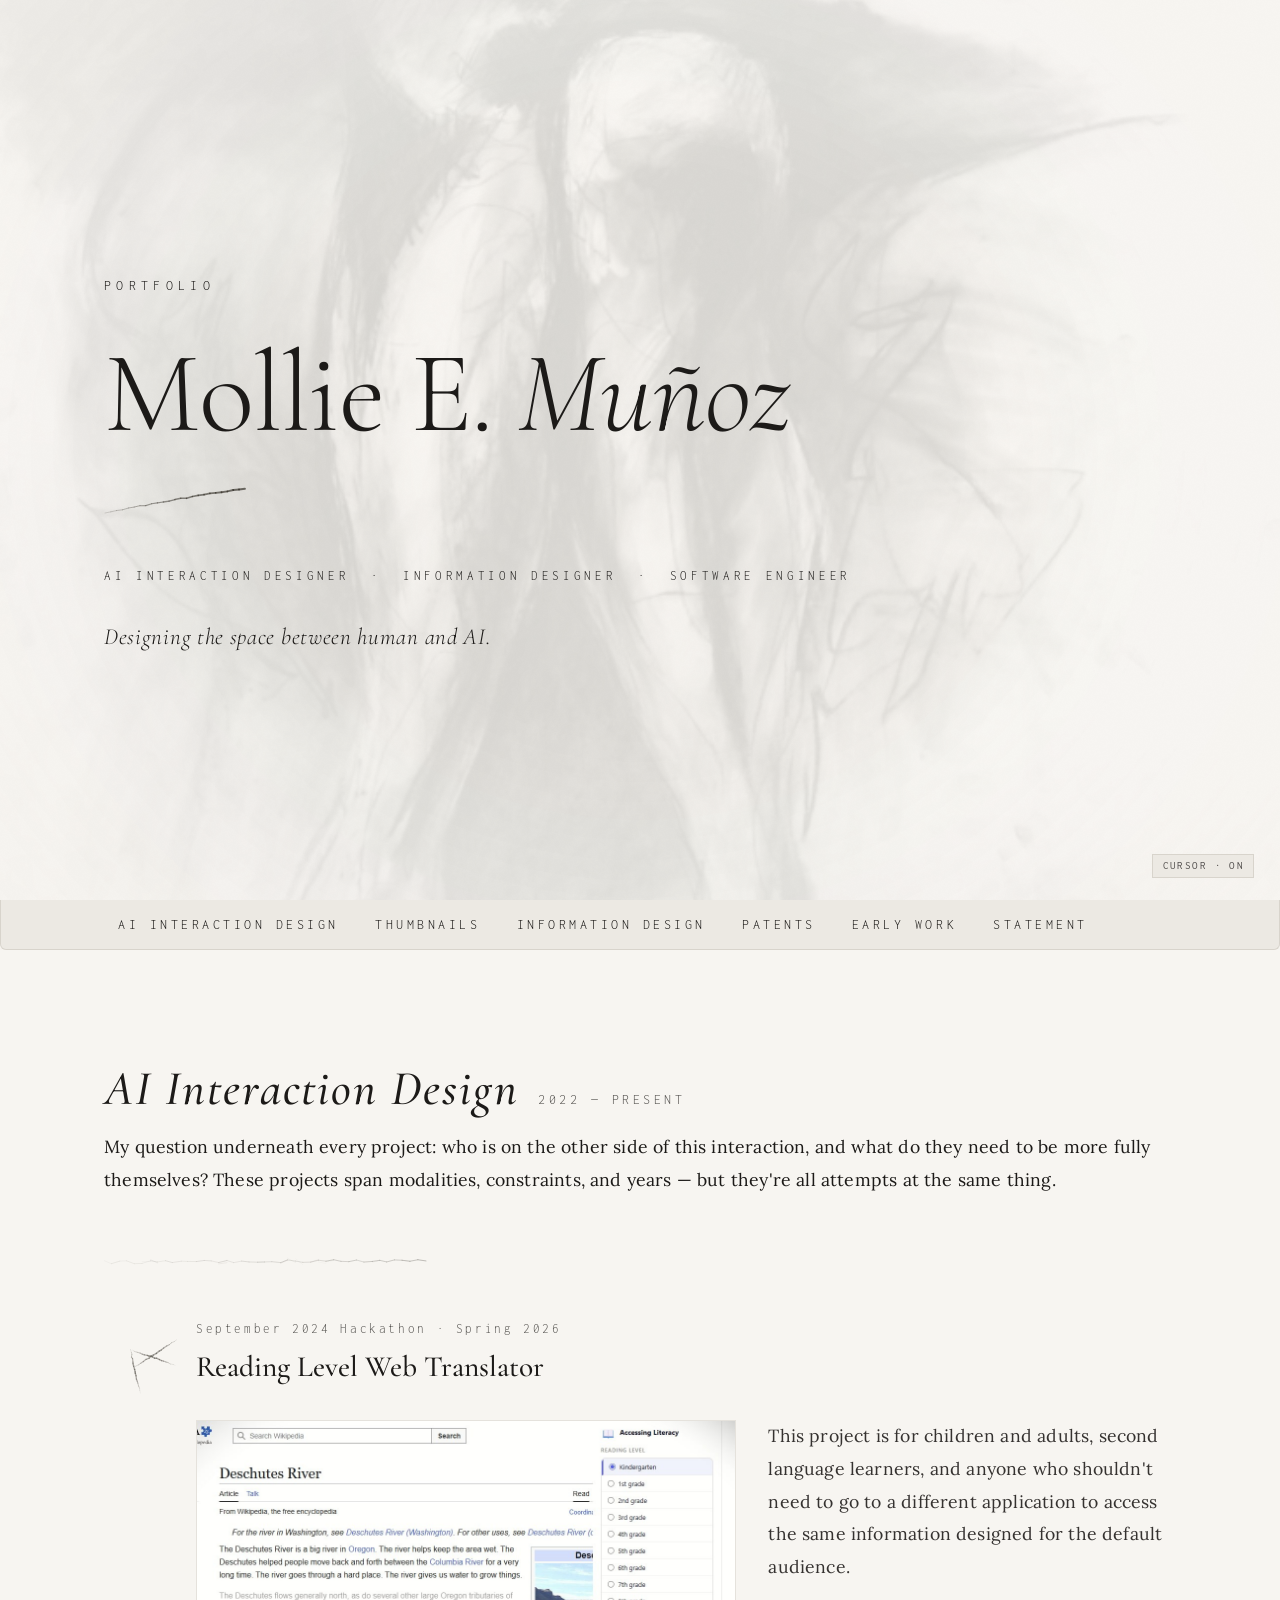
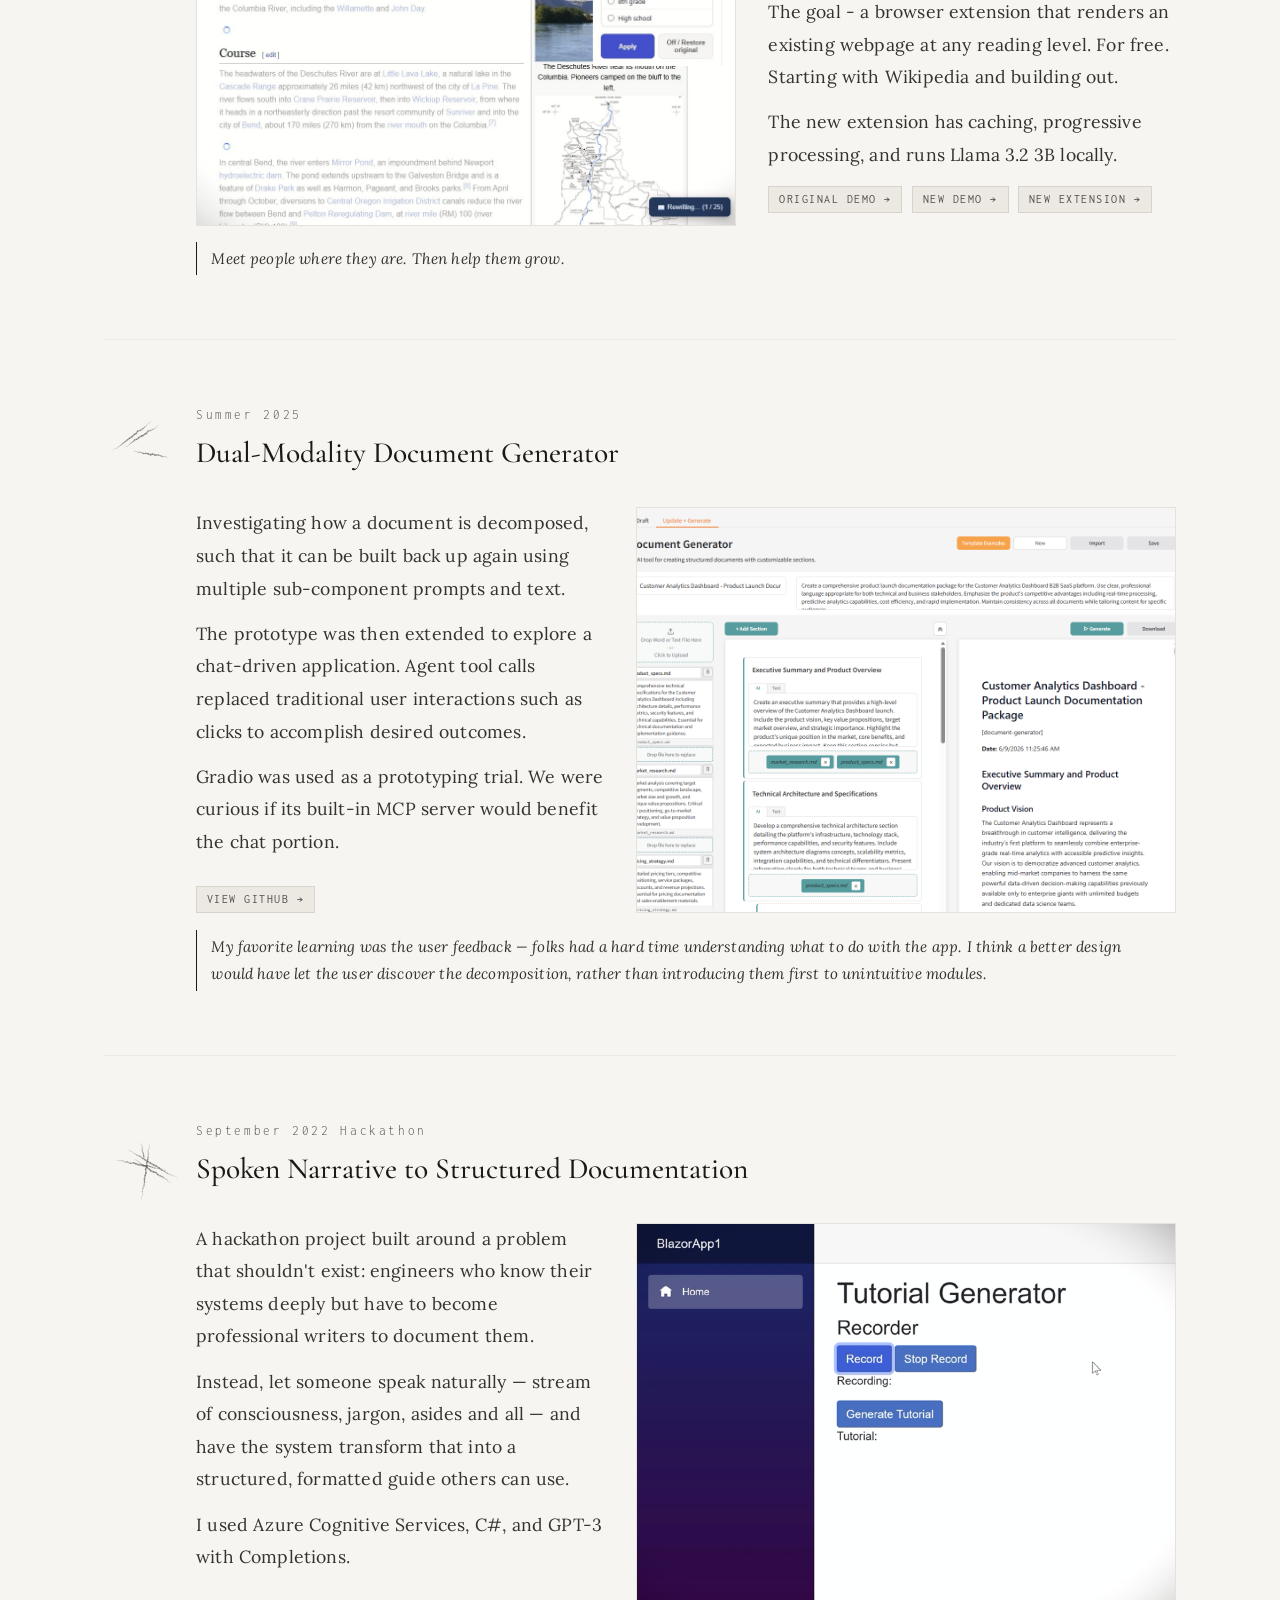
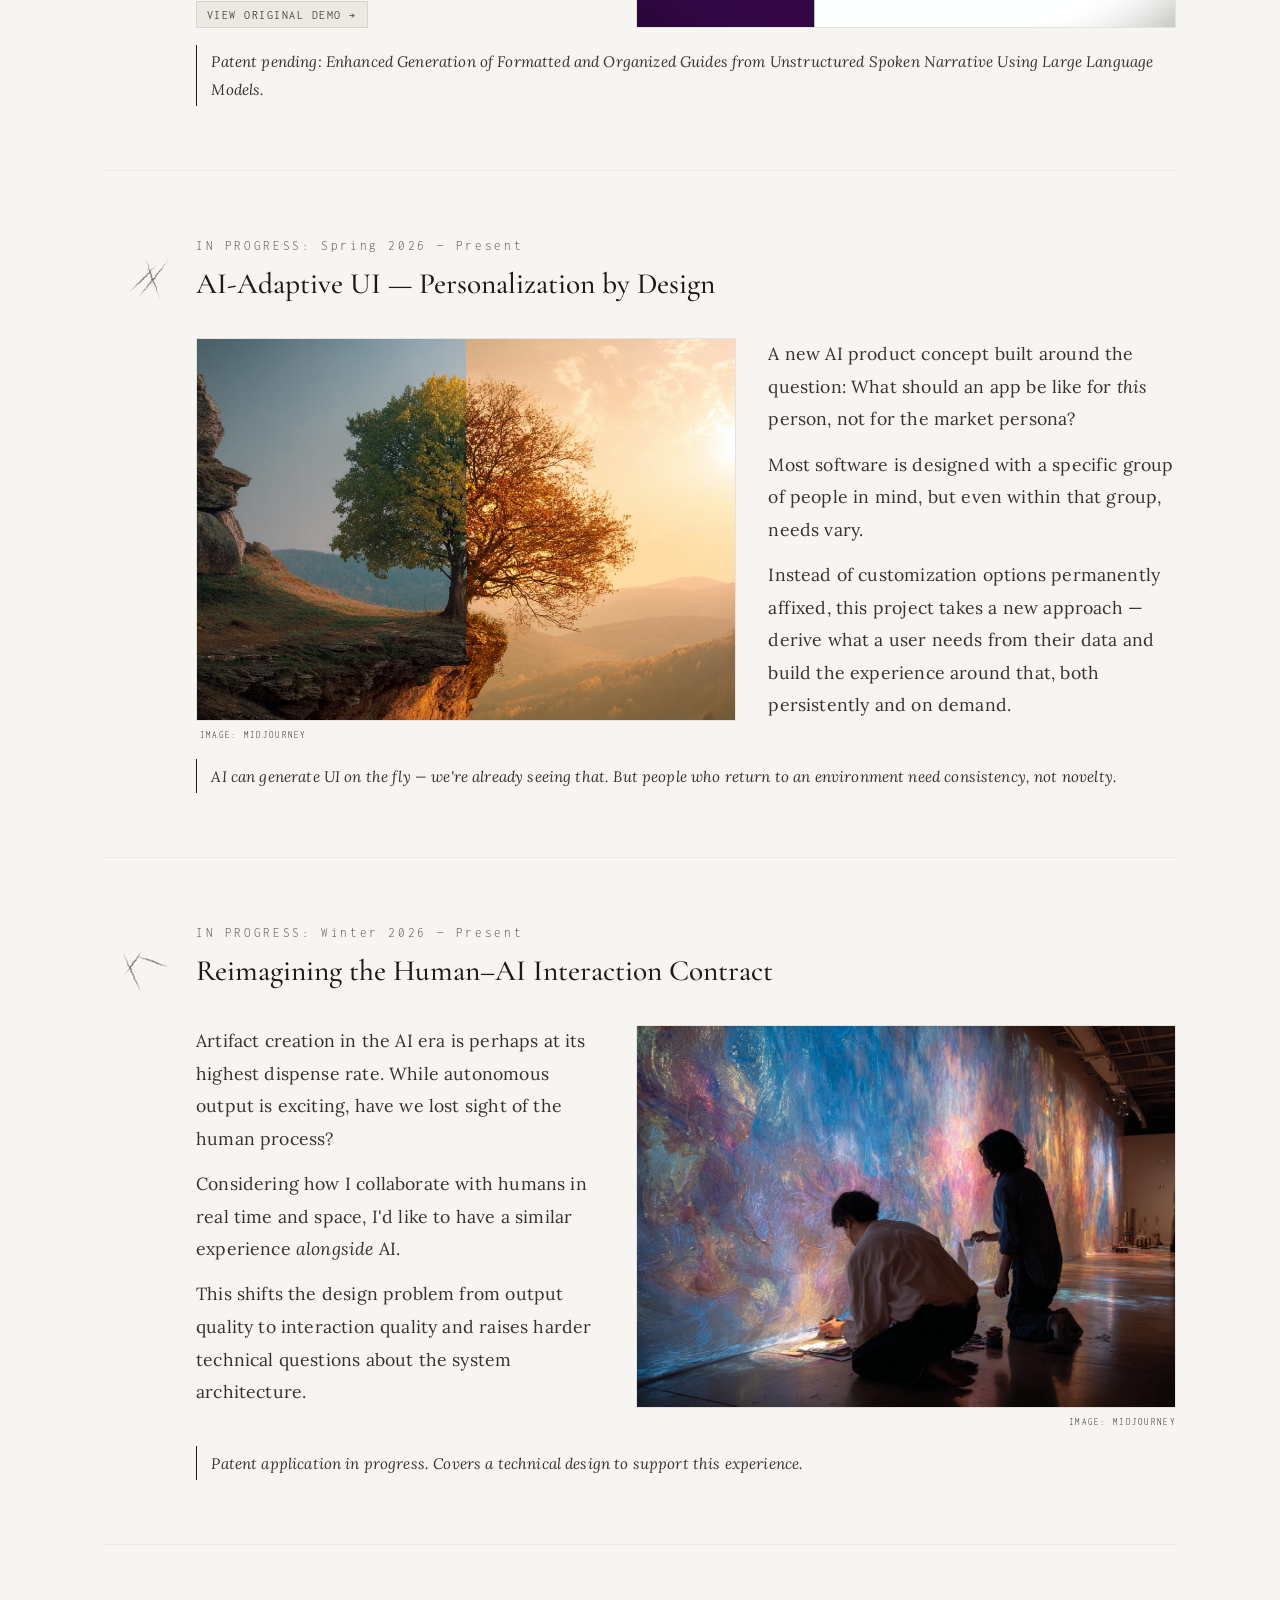
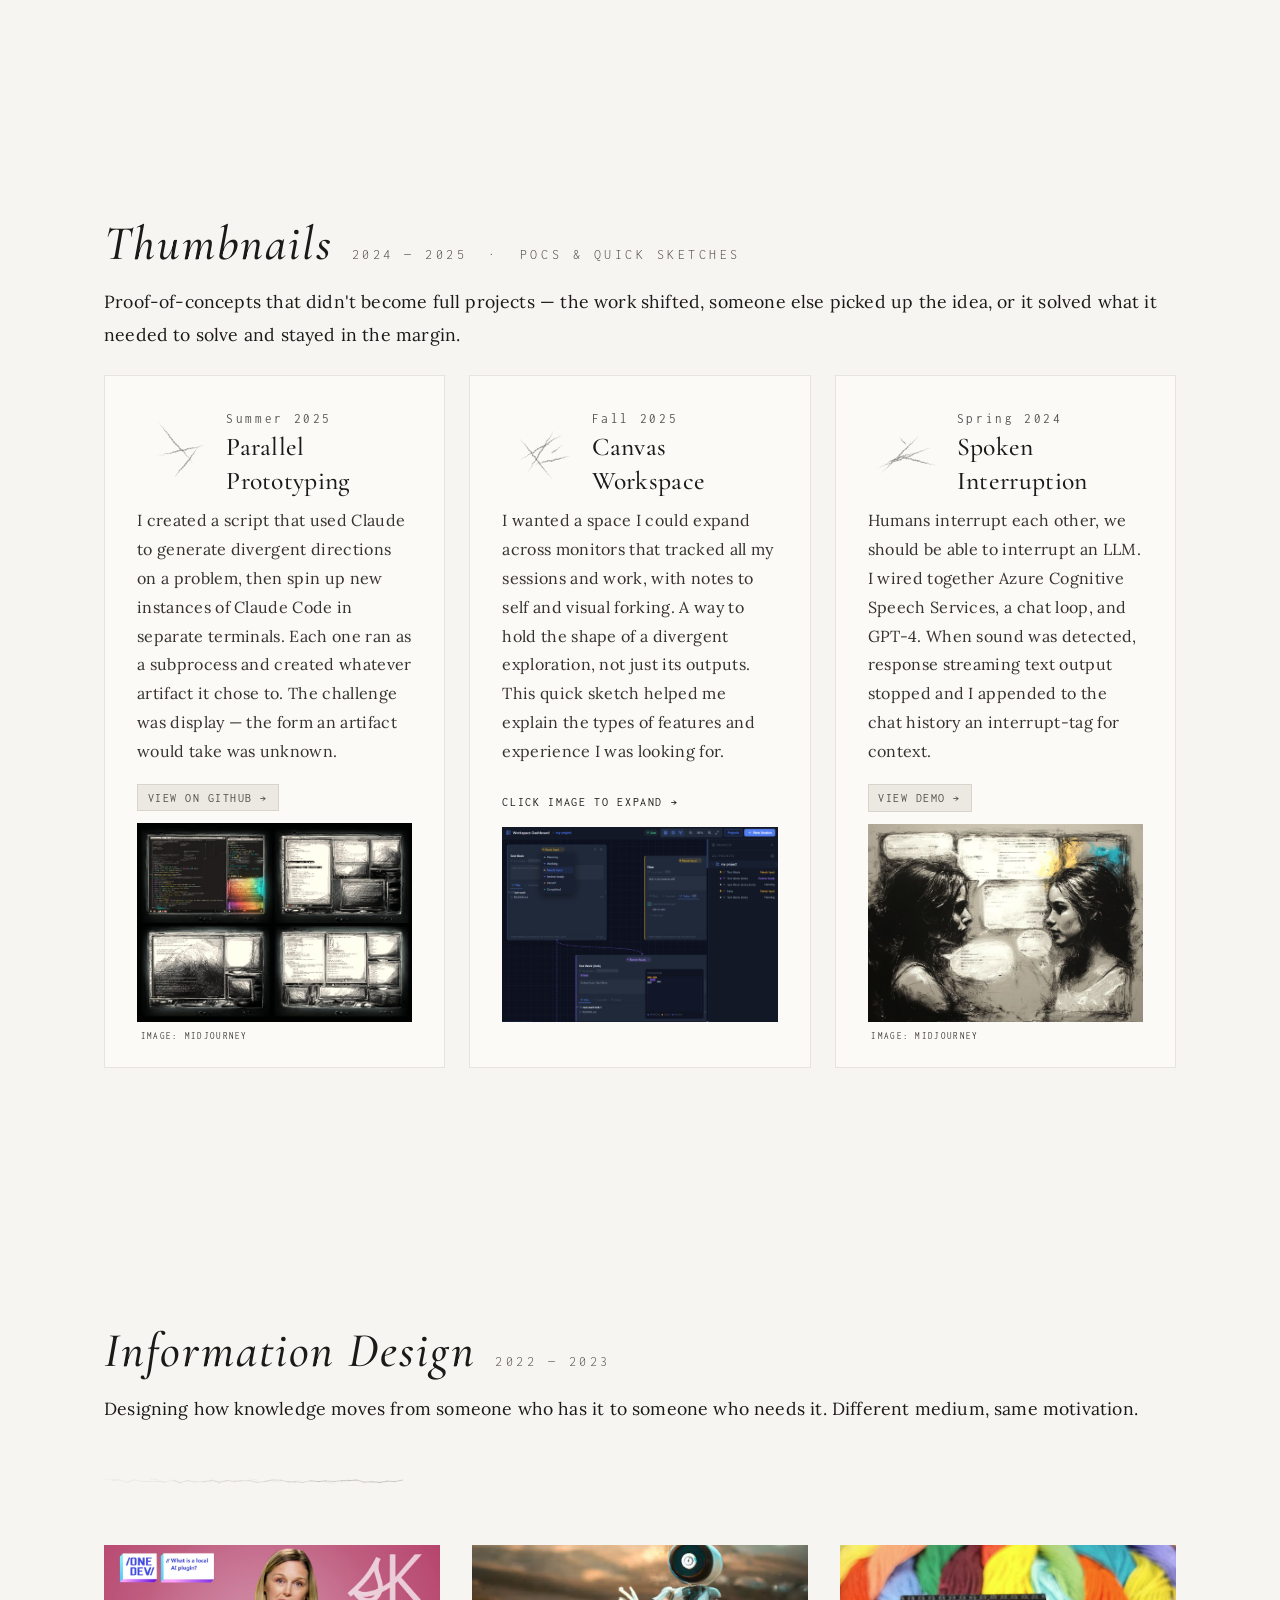
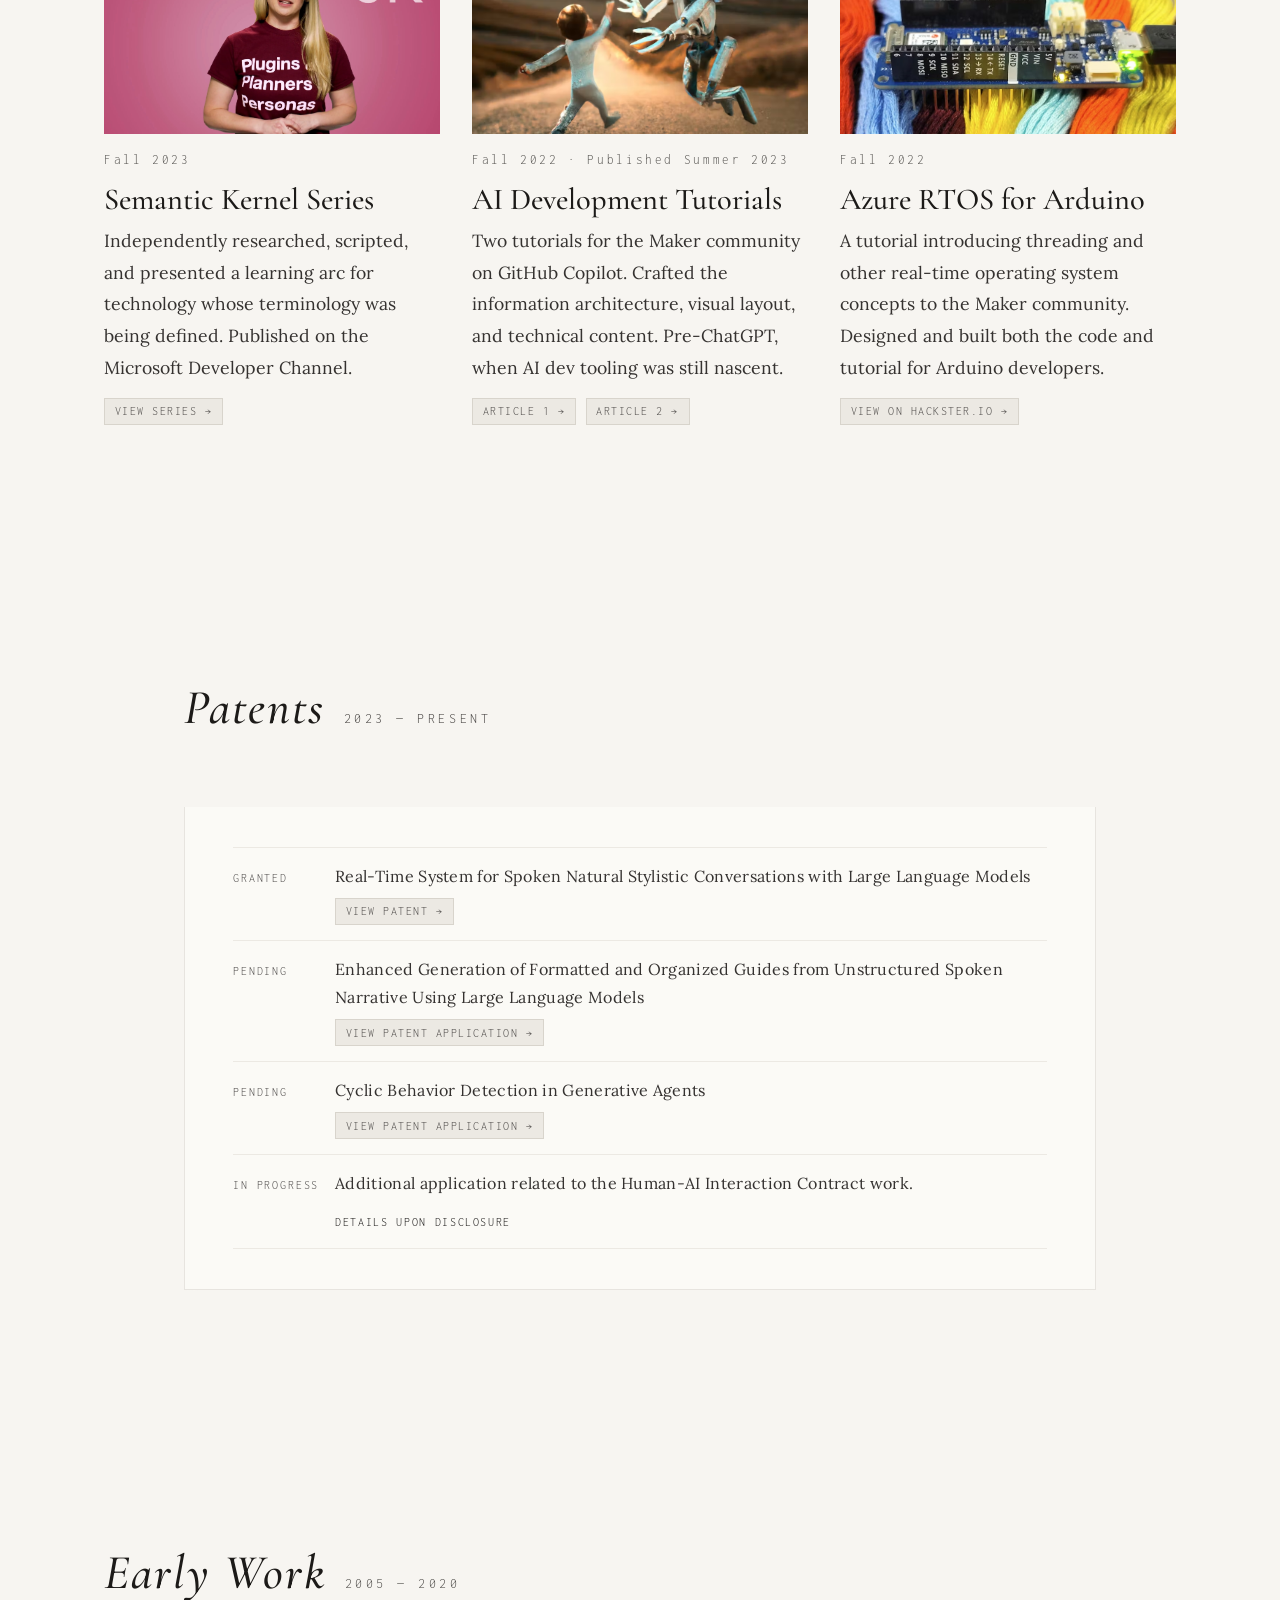
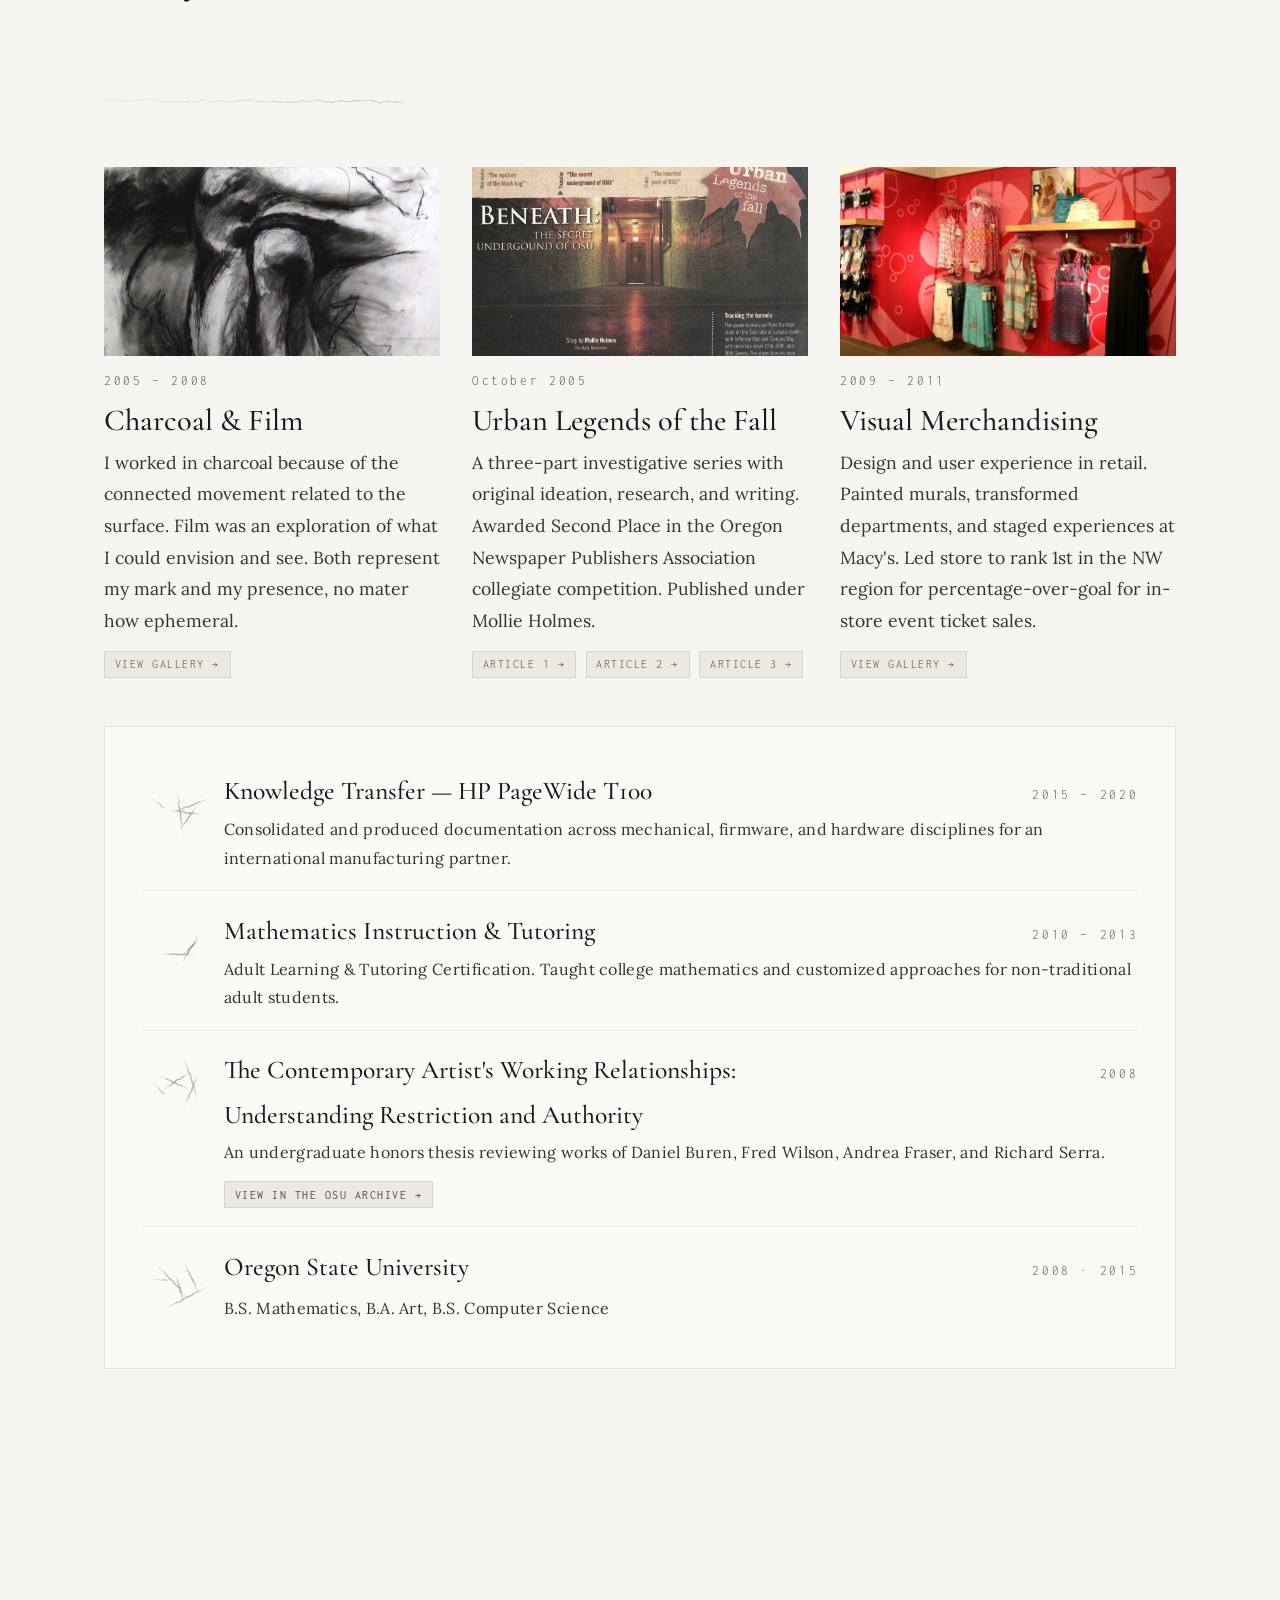
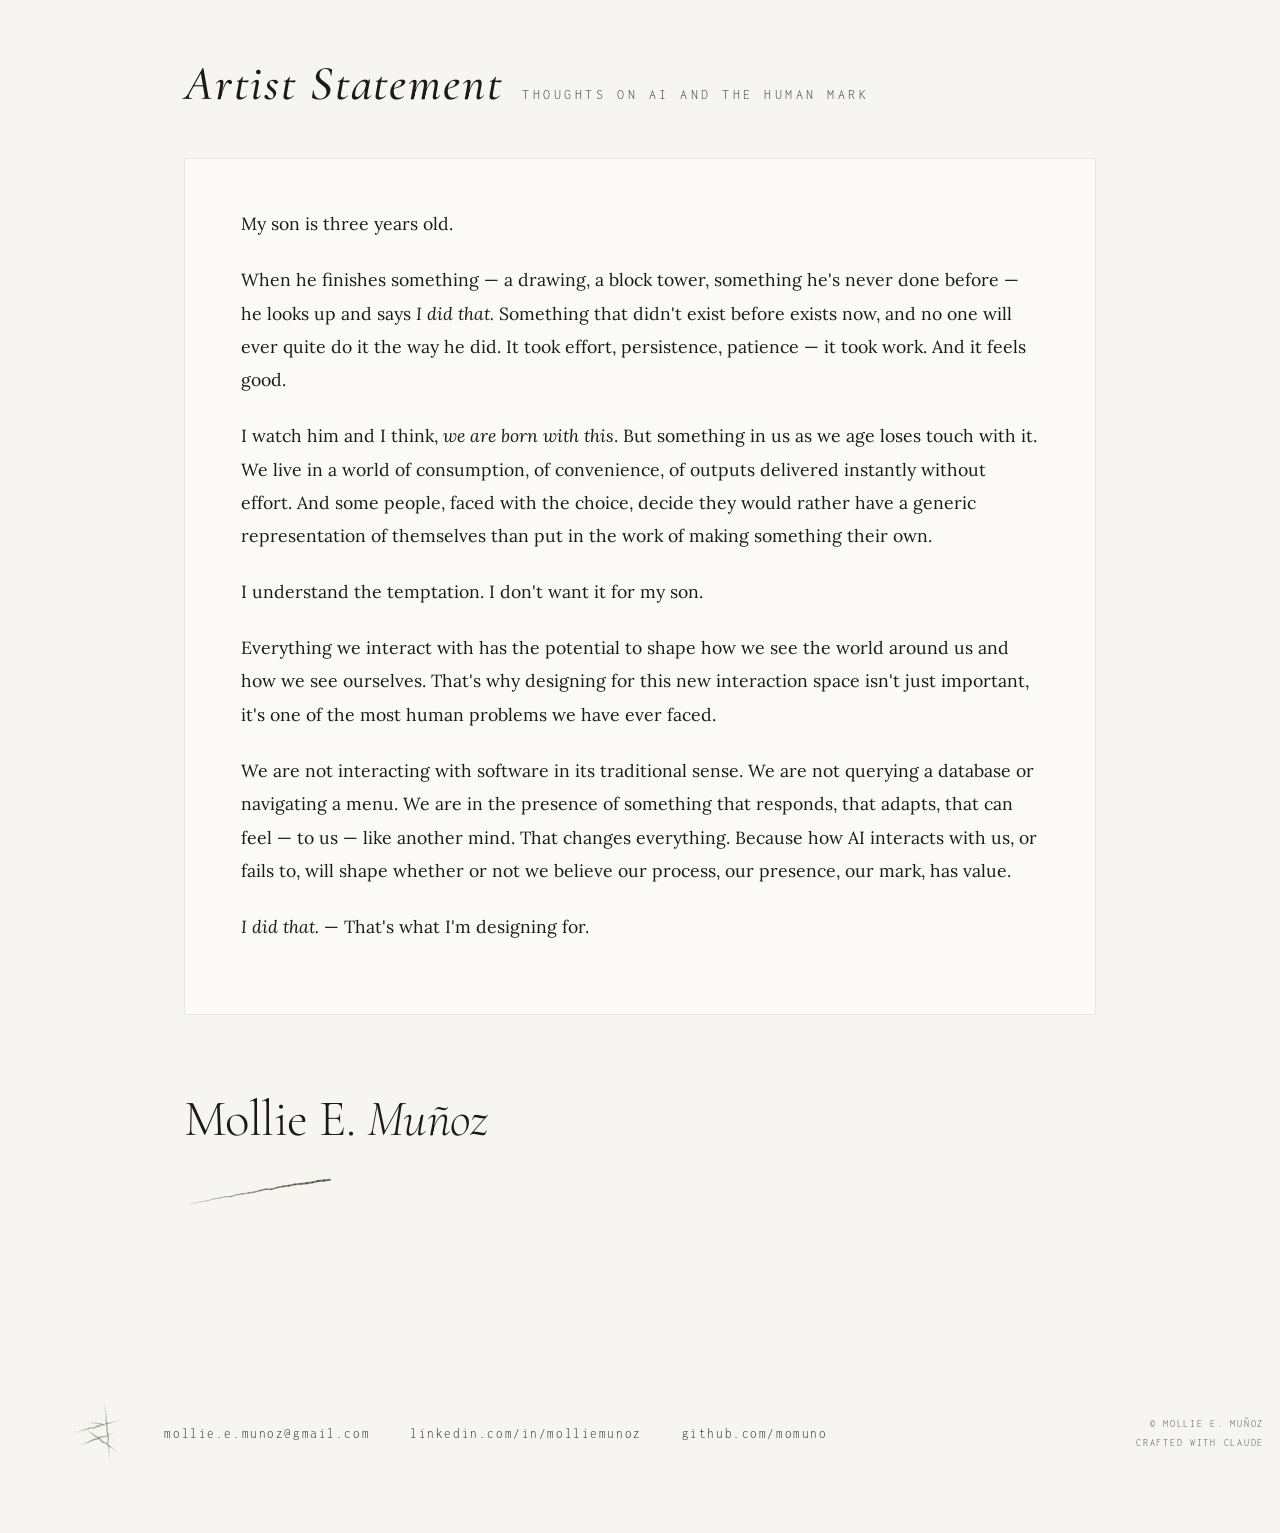
==== index.html @ 113f9ea7 "Fix aria-hidden focusable descendants in mobile nav overlay Add inert attribute to nav-overlay by de" ====
<!DOCTYPE html>
<html lang="en">
<head>
<meta charset="UTF-8">
<meta name="viewport" content="width=device-width, initial-scale=1.0">
<title>Mollie E. Muñoz — Portfolio</title>
<link rel="stylesheet" href="styles.css">
<link rel="icon" type="image/png" sizes="32x32" href="favicon/favicon-32x32.png">
<link rel="icon" type="image/png" sizes="16x16" href="favicon/favicon-16x16.png">
</head>
<body>

<!-- Fixed background — decorative -->
<div class="bg" aria-hidden="true">
  <img src="LeadImages/background.jpg" alt="">
</div>

<!-- Charcoal cursor -->
<canvas id="charcoal-cursor" aria-hidden="true"></canvas>
<canvas id="crosshair-cursor" aria-hidden="true"></canvas>

<!-- Cursor toggle -->
<button class="cursor-toggle" id="cursor-toggle" aria-label="Toggle charcoal cursor">cursor · on</button>

<!-- OPENING -->
<header>
<div class="opening">
  <p class="opening-eyebrow">Portfolio</p>
  <h1>Mollie E. <em>Muñoz</em></h1>
  <div class="opening-flourish">
    <canvas id="flourish-canvas" aria-hidden="true"></canvas>
  </div>
  <p class="opening-role">AI Interaction Designer &nbsp;·&nbsp; Information Designer &nbsp;·&nbsp; Software Engineer</p>
  <p class="opening-epigraph">Designing the space between human and AI.</p>
</div>
</header>

<!-- NAV -->
<nav>
  <ul>
    <li><a href="#ai-interaction">AI Interaction Design</a></li>
    <li><a href="#thumbnails">Thumbnails</a></li>
    <li><a href="#communication">Information Design</a></li>
    <li><a href="#patents">Patents</a></li>
    <li><a href="#early-work">Early Work</a></li>
    <li><a href="#statement">Statement</a></li>
  </ul>
  <button class="nav-hamburger" aria-label="Open menu" aria-expanded="false">
    <span></span><span></span><span></span>
  </button>
</nav>

<!-- MOBILE FULL-SCREEN NAV OVERLAY -->
<div class="nav-overlay" aria-hidden="true" inert>
  <button class="nav-overlay-close" aria-label="Close menu">
    <span></span><span></span>
  </button>
  <nav class="nav-overlay-nav">
    <ol>
      <li><a href="#ai-interaction">AI Interaction Design</a></li>
      <li><a href="#thumbnails">Thumbnails</a></li>
      <li><a href="#communication">Information Design</a></li>
      <li><a href="#patents">Patents</a></li>
      <li><a href="#early-work">Early Work</a></li>
      <li><a href="#statement">Statement</a></li>
    </ol>
  </nav>
</div>

<main>
<div class="paper-zone">
<div class="content-wrap">

  <!-- ══ AI INTERACTION DESIGN ══ -->
  <div class="section-head" id="ai-interaction">
    <h2>AI Interaction Design</h2>
    <span class="section-note">2022 — Present</span>
  </div>

  <p class="section-intro reveal">
    My question underneath every project: who is on the other side of this interaction, and what do they need to be more fully themselves? These projects span modalities, constraints, and years — but they're all attempts at the same thing.
  </p>

  <div class="sweep-wrap"><canvas class="ink-sweep" id="sweep-intro" aria-hidden="true"></canvas></div>

  
  <!-- 1. Reading Level Web Translator -->
  <div class="entry-full img-large reveal">
    <div class="stamp-wrap"><canvas class="stamp-canvas" data-seed="17" aria-hidden="true"></canvas></div>
    <div class="entry-content">
      <div class="entry-header">
        <div class="entry-year">September 2024 Hackathon · Spring 2026  </div>
        <h3>Reading Level Web Translator</h3>
      </div>
      <div class="entry-content-row">
        <div class="entry-visual">
          <img src="LeadImages/accessingliteracy-leadimage.jpg" alt="Screen shot of a Wikipedia page with the paragraphs being translated to a different reading level" style="object-position: center right;" class="gallery-lightbox">
        </div>
        <div class="entry-body">
          <p>This project is for children and adults, second language learners, and anyone who shouldn't need to go to a different application to access the same information designed for the default audience.</p> 
          <p>The goal - a browser extension that renders an existing webpage at any reading level. For free. Starting with Wikipedia and building out.</p>
          <p>The new extension has caching, progressive processing, and runs Llama 3.2 3B locally.</p>
          <div class="link-row">
            <a href="https://www.youtube.com/watch?v=8kxyViU7wAg" class="entry-link" target="_blank" aria-label="Original Demo — Reading Level Web Translator">Original Demo →</a>
            <a href="https://www.youtube.com/watch?v=GN1AAjfI3Ec" class="entry-link" target="_blank" aria-label="New Demo — Reading Level Web Translator">New Demo →</a>
            <a href="https://github.com/momuno/literacy-accessibility/tree/main/literacy-extension#readme" class="entry-link" target="_blank" aria-label="View GitHub — Reading Level Web Translator">New extension →</a>
          </div>
        </div>
      </div>
      <div class="reflection">
        Meet people where they are. Then help them grow.
      </div>
    </div>
  </div>

  <!-- 2. Document Generator -->
  <div class="entry-full flip img-large reveal">
    <div class="stamp-wrap"><canvas class="stamp-canvas" data-seed="15" aria-hidden="true"></canvas></div>
    <div class="entry-content">
      <div class="entry-header">
        <div class="entry-year">Summer 2025</div>
        <h3>Dual-Modality Document Generator</h3>
      </div>
      <div class="entry-content-row">
        <div class="entry-visual">
          <img src="LeadImages/docgen-leadimage.png" alt="UI for an app to generate documents using prompts and manual text" class="gallery-lightbox">
        </div>
        <div class="entry-body">
          <p>Investigating how a document is decomposed, such that it can be built back up again using multiple sub-component prompts and text.</p>
          <p>The prototype was then extended to explore a chat-driven application. Agent tool calls replaced traditional user interactions such as clicks to accomplish desired outcomes.</p>
          <p>Gradio was used as a prototyping trial. We were curious if its built-in MCP server would benefit the chat portion. 
          </p><a href="https://github.com/momuno/recipe-tool/blob/main/apps/document-generator/README.md" class="entry-link" target="_blank" aria-label="View GitHub — Document Generator">View GitHub →</a>
        </div>
      </div>
      <div class="reflection">
        My favorite learning was the user feedback — folks had a hard time understanding what to do with the app. I think a better design would have let the user discover the decomposition, rather than introducing them first to unintuitive modules.
      </div>
    </div>
  </div>

  <!-- 3. Spoken Narrative to Structured Doc -->
  <div class="entry-full flip img-large reveal">
    <div class="stamp-wrap"><canvas class="stamp-canvas" data-seed="19" aria-hidden="true"></canvas></div>
    <div class="entry-content">
      <div class="entry-header">
        <div class="entry-year">September 2022 Hackathon</div>
        <h3>Spoken Narrative to Structured Documentation</h3>
      </div>
      <div class="entry-content-row">
        <div class="entry-visual">
          <img src="LeadImages/tutorialgenerator-leadimage.png" alt="Screen shot of the Spoken Narrative to Structured Documentation app interface" style="object-position: center left;" class="gallery-lightbox" data-lightbox-maxwidth="80vw">
        </div>
        <div class="entry-body">
          <p>A hackathon project built around a problem that shouldn't exist: engineers who know their systems deeply but have to become professional writers to document them.</p>
          <p>Instead, let someone speak naturally — stream of consciousness, jargon, asides and all — and have the system transform that into a structured, formatted guide others can use.</p>
          <p>I used Azure Cognitive Services, C#, and GPT-3 with Completions.</p>
          <a href="https://www.youtube.com/watch?v=AD70lP7u_bE" class="entry-link" target="_blank">View Original Demo →</a>
        </div>
      </div>
      <div class="reflection">
        Patent pending: Enhanced Generation of Formatted and Organized Guides from Unstructured Spoken Narrative Using Large Language Models.
      </div>
    </div>
  </div>

<!-- 4. AI-Adaptive UI -->
  <div class="entry-full img-large reveal">
    <div class="stamp-wrap"><canvas class="stamp-canvas" data-seed="1" aria-hidden="true"></canvas></div>
    <div class="entry-content">
      <div class="entry-header">
        <div class="entry-year">IN PROGRESS: Spring 2026 — Present</div>
        <h3>AI-Adaptive UI — Personalization by Design</h3>
      </div>
      <div class="entry-content-row">
        <div class="entry-visual">
          <div class="img-overlay-wrap">
            <img src="LeadImages/adaptiveui-leadimage.jpg" style="object-position: center 20%;" alt="A split tree spanning two different scenes.">
            <div class="img-overlay">
              <canvas class="stamp-canvas img-overlay-mark" data-seed="31" aria-hidden="true"></canvas>
              <span class="img-overlay-label">In progress<br>Details upon disclosure</span>
            </div>
          </div>
          <p class="image-credit">Image: Midjourney</p> 
        </div>  
        <div class="entry-body">
          <p>A new AI product concept built around the question: What should an app be like for <em>this</em> person, not for the market persona?</p>
          <p>Most software is designed with a specific group of people in mind, but even within that group, needs vary.</p>
          <p>Instead of customization options permanently affixed, this project takes a new approach — derive what a user needs from their data and build the experience around that, both persistently and on demand.</p>
        </div>
      </div>
      <div class="reflection">
        AI can generate UI on the fly — we're already seeing that. But people who return to an environment need consistency, not novelty.
      </div>
    </div>
  </div>

  <!-- 5. Interaction Contract / Artifact Creation -->
  <div class="entry-full flip img-large reveal">
    <div class="stamp-wrap"><canvas class="stamp-canvas" data-seed="7" aria-hidden="true"></canvas></div>
    <div class="entry-content">
      <div class="entry-header">
        <div class="entry-year">IN PROGRESS: Winter 2026 — Present</div>
        <h3>Reimagining the Human–AI Interaction Contract</h3>
      </div>
      <div class="entry-content-row">
        <div class="entry-visual">
          <div class="img-overlay-wrap">
            <img src="LeadImages/artistcollaboration-leadimage.jpg" style="object-position: center 100%;" alt="Two artists collaborating on a large-scale artwork.">
            <div class="img-overlay">
              <canvas class="stamp-canvas img-overlay-mark" data-seed="25" aria-hidden="true"></canvas>
              <span class="img-overlay-label">In progress<br>Details upon disclosure</span>
            </div>
          </div>
          <p class="image-credit" style="text-align: right;">Image: Midjourney</p> 
        </div> 
        <div class="entry-body">
          <p>Artifact creation in the AI era is perhaps at its highest dispense rate. While autonomous output is exciting, have we lost sight of the human process?</p>
          <p>Considering how I collaborate with humans in real time and space, I'd like to have a similar experience <i>alongside</i> AI.</p>
          <p>This shifts the design problem from output quality to interaction quality and raises harder technical questions about the system architecture.</p>
        </div>
      </div>
      <div class="reflection">
        Patent application in progress. Covers a technical design to support this experience.
      </div>
    </div>
  </div>
</div><!-- end content-wrap pre-thumbnails -->
</div><!-- end paper-zone -->

<!-- ══ THUMBNAILS WINDOW — transparent, dancer shows through ══ -->
<div class="thumbnails-window">
  <div class="content-wrap-inset">

    <div class="section-head" id="thumbnails">
      <h2>Thumbnails</h2>
      <span class="section-note">2024 — 2025 &nbsp;·&nbsp; POCs &amp; quick sketches</span>
    </div>

    <p class="section-intro reveal" style="color: var(--ink);">
      Proof-of-concepts that didn't become full projects — the work shifted, someone else picked up the idea, or it solved what it needed to solve and stayed in the margin.
    </p>

    <div class="thumbnails-section reveal">

      <div class="thumbnail-note">
        <div class="thumb-title-row">
          <canvas class="stamp-canvas thumb-stamp" data-seed="3" aria-hidden="true"></canvas>
          <div>
            <span class="thumb-date">Summer 2025</span>
            <h3>Parallel Prototyping</h3>
          </div>
        </div>
        <div class="thumb-body">
        I created a script that used Claude to generate divergent directions on a problem, then spin up new instances of Claude Code in separate terminals. Each one ran as a subprocess and created whatever artifact it chose to. The challenge was display — the form an artifact would take was unknown.
        </div>
        <div class="thumb-action">
        <a href="https://github.com/momuno/parallel-prototype-testing" class="entry-link" target="_blank" aria-label="View on Github — Parallel Prototyping">View on Github → </a>
        </div>
        <div class="thumb-image">
          <img src="LeadImages/multiterminal-leadimage.jpg" style="object-position: center 100%;" alt="An AI rendered image of multiple terminals open simultaneously, in a sketched hand drawn style" class="gallery-lightbox">
          <p class="image-credit">Image: Midjourney</p>
        </div>
      </div>

      <div class="thumbnail-note">
        <div class="thumb-title-row">
          <canvas class="stamp-canvas thumb-stamp" data-seed="13" aria-hidden="true"></canvas>
          <div>
            <span class="thumb-date">Fall 2025</span>
            <h3>Canvas Workspace</h3>
          </div>
        </div>
        <div class="thumb-body">
        I wanted a space I could expand across monitors that tracked all my sessions and work, with notes to self and visual forking. A way to hold the shape of a divergent exploration, not just its outputs. This quick sketch helped me explain the types of features and experience I was looking for.
        </div>
        <div class="thumb-action">
        <span class="non-link">Click Image to Expand →</span>
        </div>
        <div class="thumb-image">
          <img src="LeadImages/canvas-leadimage.png" style="object-position: center 100%;" alt="I screen shot of a mocked up experience to run multiple AI chat sessions in a canvas with added notes, directory info, and to do list for work" class="gallery-lightbox">
          <p class="image-credit" aria-hidden="true">&nbsp;</p>
        </div>
      </div>

      <div class="thumbnail-note">
        <div class="thumb-title-row">
          <canvas class="stamp-canvas thumb-stamp" data-seed="23" aria-hidden="true"></canvas>
          <div>
            <span class="thumb-date">Spring 2024</span>
            <h3>Spoken Interruption</h3>
          </div>
        </div>
        <div class="thumb-body">
        Humans interrupt each other, we should be able to interrupt an LLM. I wired together Azure Cognitive Speech Services, a chat loop, and GPT-4. When sound was detected, response streaming text output stopped and I appended to the chat history an interrupt-tag for context.
        </div>
        <div class="thumb-action">
        <a href="https://www.youtube.com/watch?v=cpUD-1h6KN0" class="entry-link" target="_blank">View Demo → </a>
        </div>
        <div class="thumb-image">
          <img src="LeadImages/spokeninterruption-leadimage.jpg" style="object-position: center 100%;" alt="An AI rendered image of two people speaking, represented by chat bubbles, in a sketched hand drawn style" class="gallery-lightbox">
          <p class="image-credit">Image: Midjourney</p>
        </div>
      </div>

    </div>

  </div>
</div><!-- end thumbnails-window -->

<div class="paper-zone">
<div class="content-wrap">


  <!-- ══ INFORMATION DESIGN ══ -->
  <div class="section-head" id="communication">
    <h2>Information Design</h2>
    <span class="section-note">2022 — 2023</span>
  </div>

  <p class="section-intro reveal">
    Designing how knowledge moves from someone who has it to someone who needs it. Different medium, same motivation.
  </p>

  <div class="sweep-wrap"><canvas class="ink-sweep" id="sweep-info" aria-hidden="true"></canvas></div>

  <div class="entries-mid">

    <div class="entry-mid reveal">
      <div class="mid-visual">
        <img src="LeadImages/youtube-leadimage.jpg" alt="Semantic Kernel video series clip of a person presenting in front of a screen" class="gallery-lightbox" data-lightbox-maxwidth="80vw">
      </div>
      <div class="entry-year">Fall 2023</div>
      <h3>Semantic Kernel Series</h3>
      <p>Independently researched, scripted, and presented a learning arc for technology whose terminology was being defined. Published on the Microsoft Developer Channel.</p>
      <a href="semantic-kernel.html" class="entry-link">View series →</a>
    </div>

    <div class="entry-mid reveal">
      <div class="mid-visual">
        <img src="LeadImages/aihackster-leadimage.png" style="object-position: center 46%;" alt="An AI rendered image of a child giving a high-five to a robot" class="gallery-lightbox" data-lightbox-maxwidth="80vw">
      </div>
      <div class="entry-year">Fall 2022 · Published Summer 2023</div>
      <h3>AI Development Tutorials</h3>
      <p>Two tutorials for the Maker community on GitHub Copilot. Crafted the information architecture, visual layout, and technical content. Pre-ChatGPT, when AI dev tooling was still nascent.</p>
      <div class="link-row">
        <a href="https://www.hackster.io/491115/accelerate-your-arduino-projects-with-github-copilot-ai-64cfd8" class="entry-link" target="_blank" aria-label="Article 1 — Accelerate Arduino Projects with GitHub Copilot">Article 1 →</a>
        <a href="https://www.hackster.io/494454/tips-tricks-for-arduino-projects-with-github-copilot-ai-ec3a26" class="entry-link" target="_blank" aria-label="Article 2 — Tips and Tricks for Arduino Projects with GitHub Copilot">Article 2 →</a>
      </div>
    </div>

    <div class="entry-mid reveal">
      <div class="mid-visual">
        <img src="LeadImages/rtoshackster-leadingimage.jpg" alt="A small electronics board sitting on top of multi-colored embroidery thread." class="gallery-lightbox" data-lightbox-maxwidth="80vw">
      </div>
      <div class="entry-year">Fall 2022</div>
      <h3>Azure RTOS for Arduino</h3>
      <p>A tutorial introducing threading and other real-time operating system concepts to the Maker community. Designed and built both the code and tutorial for Arduino developers.</p>
      <a href="https://www.hackster.io/485734/azure-rtos-threadx-for-arduino-101-threads-963a8d" class="entry-link" target="_blank">View on Hackster.io →</a>
    </div>

  </div>

</div><!-- end content-wrap -->
</div><!-- end paper-zone -->

<!-- ══ PATENTS WINDOW — transparent, narrow, centered ══ -->
<div class="patents-window">
  <div class="patents-inset">
    <div class="section-head" id="patents">
      <h2>Patents</h2>
      <span class="section-note">2023 — Present</span>
    </div>
    <p class="section-intro reveal" style="color: var(--ink);">Work at the intersection of AI systems and human interaction.</p>
    <div class="patents">
      <ul class="patent-list">
        <li>
          <span class="patent-status">Granted</span>
          <span>
            Real-Time System for Spoken Natural Stylistic Conversations with Large Language Models
            <br>
            <span>
              <a href="PatentDocs/Patent_SpokenConv.pdf" class="entry-link" style="margin-left:0; margin-top:0.5rem; display:inline-block;">View Patent →</a>
            </span>
          </span>
        </li>
        <li>
          <span class="patent-status">Pending</span>
          <span>
            Enhanced Generation of Formatted and Organized Guides from Unstructured Spoken Narrative Using Large Language Models
            <br>
            <span>
              <a href="PatentDocs/PatentApp_EnhancedGuides.pdf" class="entry-link" style="margin-top:0.5rem; display:inline-block;" aria-label="View Patent Application — Enhanced Generation of Guides from Spoken Narrative">View Patent Application →</a>
            </span>
          </span>
        </li>
        <li>
          <span class="patent-status">Pending</span>
          <span>
            Cyclic Behavior Detection in Generative Agents
            <br>
            <span>
              <a href="PatentDocs/PatentApp_CyclicBehavior.pdf" class="entry-link" style="margin-top:0.5rem; display:inline-block;" aria-label="View Patent Application — Cyclic Behavior Detection in Generative Agents">View Patent Application →</a>
            </span>
          </span>
        </li>
        <li>
          <span class="patent-status">In progress</span>
          <span>Additional application related to the Human-AI Interaction Contract work.<br><p class="non-link">Details upon disclosure</p></span>
        </li>
      </ul>
    </div>
    </div><!-- end patents card -->
  </div>
</div><!-- end patents-window -->

<div class="paper-zone">
<div class="content-wrap">

  <!-- ══ EARLY WORK ══ -->
  <div class="section-head" id="early-work">
    <h2>Early Work</h2>
    <span class="section-note">2005 — 2020</span>
  </div>

  <p class="section-intro reveal">
    From where I started as a young(er) adult.
  </p>

  <div class="sweep-wrap"><canvas class="ink-sweep" id="sweep-early" aria-hidden="true"></canvas></div>

  <div class="entries-mid">

    <div class="entry-mid reveal">
      <div class="mid-visual">
        <img src="LeadImages/drawing-leadimage.jpg" style="object-position: center 22%;" alt="Charcoal drawn seated crossed legs on a light background" class="gallery-lightbox">
      </div>
      <div class="entry-year">2005 – 2008</div>
      <h3>Charcoal &amp; Film</h3>
      <p>I worked in charcoal because of the connected movement related to the surface. Film was an exploration of what I could envision and see. Both represent my mark and my presence, no mater how ephemeral.</p>
      <a href="gallery.html" class="entry-link" aria-label="View gallery — Charcoal and Film">View gallery →</a>
    </div>

    <div class="entry-mid reveal">
      <div class="mid-visual">
        <img src="LeadImages/urbanlegends-underground-leadimage.jpg" style="object-position: center 20%;" alt="Newspaper clipping of the Urban Legends of the Fall series, showing a tunnel underground" class="gallery-lightbox">
      </div>
      <div class="entry-year">October 2005</div>
      <h3>Urban Legends of the Fall</h3>
      <p>A three-part investigative series with original ideation, research, and writing. Awarded Second Place in the Oregon Newspaper Publishers Association collegiate competition. Published under Mollie Holmes.</p>
      <div class="link-row">
        <a href="https://oregondigital.org/concern/documents/9c67wz016" class="entry-link" target="_blank" aria-label="Article 1 — Urban Legends of the Fall">Article 1 →</a>
        <a href="https://oregondigital.org/concern/documents/9c67wz02g" class="entry-link" target="_blank" aria-label="Article 2 — Urban Legends of the Fall">Article 2 →</a>
        <a href="https://oregondigital.org/concern/documents/9c67wz03r" class="entry-link" target="_blank" aria-label="Article 3 — Urban Legends of the Fall">Article 3 →</a>
      </div>
    </div>

    <div class="entry-mid reveal">
      <div class="mid-visual">
        <img src="LeadImages/macys-leadimage.jpg" style="object-position: center 50%;" alt="A photograph of a Macy's Juniors department with a brightly painted mural" class="gallery-lightbox" data-lightbox-maxwidth="60vw">
      </div>
      <div class="entry-year">2009 – 2011</div>
      <h3>Visual Merchandising</h3>
      <p>Design and user experience in retail. Painted murals, transformed departments, and staged experiences at Macy's. Led store to rank 1st in the NW region for percentage-over-goal for in-store event ticket sales.</p>
      <a href="gallery.html#merchandising" class="entry-link" aria-label="View gallery — Visual Merchandising">View gallery →</a>
    </div>

  </div>

  <!-- Additional context — line items -->
  <ul class="early-context-list">
    <li>
      <canvas class="stamp-canvas early-context-stamp" data-seed="4" aria-hidden="true"></canvas>
      <span class="early-context-title">Knowledge Transfer — HP PageWide T100</span>
      <span class="entry-year">2015 – 2020</span>
      <span class="early-context-note">Consolidated and produced documentation across mechanical, firmware, and hardware disciplines for an international manufacturing partner.</span>
    </li>
    <li>
      <canvas class="stamp-canvas early-context-stamp" data-seed="24" aria-hidden="true"></canvas>
      <span class="early-context-title">Mathematics Instruction &amp; Tutoring</span>
      <span class="entry-year">2010 – 2013</span>
      <span class="early-context-note">Adult Learning &amp; Tutoring Certification. Taught college mathematics and customized approaches for non-traditional adult students.</span>
    </li>
    <li class="stamp-top">
      <canvas class="stamp-canvas early-context-stamp" data-seed="38" aria-hidden="true"></canvas>
      <span class="early-context-title">The Contemporary Artist's Working Relationships:<br>Understanding Restriction and Authority</span>
      <span class="entry-year">2008</span>
      <span class="early-context-note">An undergraduate honors thesis reviewing works of Daniel Buren, Fred Wilson, Andrea Fraser, and Richard Serra.
        <br> 
        <a href="https://ir.library.oregonstate.edu/concern/honors_college_theses/5h73pz05z?locale=en" class="entry-link" target="_blank">View in the OSU Archive →</a>
      </span>
    </li>
    <li>
      <canvas class="stamp-canvas early-context-stamp" data-seed="54" aria-hidden="true"></canvas>
      <span class="early-context-title">Oregon State University</span>
      <span class="entry-year">2008 · 2015</span>
      <span class="early-context-note">B.S. Mathematics, B.A. Art, B.S. Computer Science</span>
    </li>
  </ul>



</div><!-- end content-wrap -->
</div><!-- end paper-zone -->
</main>

<!-- ══ DESIGNER'S STATEMENT — floats over dancer ══ -->
<section aria-label="Artist Statement">
<div class="statement-window">
  <div class="statement-inset">

    <div class="section-head" id="statement">
      <h2>Artist Statement</h2>
      <span class="section-note">Thoughts on AI and the human mark</span>
    </div>

    <div class="statement-paper">
      <div class="statement-body">

      <p>My son is three years old.</p>

      <p>When he finishes something — a drawing, a block tower, something he's never done before — he looks up and says <em>I did that.</em> Something that didn't exist before exists now, and no one will ever quite do it the way he did. It took effort, persistence, patience — it took work. And it feels good.</p>

      <p>I watch him and I think, <em>we are born with this</em>.  But something in us as we age loses touch with it. We live in a world of consumption, of convenience, of outputs delivered instantly without effort. And some people, faced with the choice, decide they would rather have a generic representation of themselves than put in the work of making something their own.</p>

      <p>I understand the temptation. I don't want it for my son.</p>

      <p>Everything we interact with has the potential to shape how we see the world around us and how we see ourselves. That's why designing for this new interaction space isn't just important, it's one of the most human problems we have ever faced.</p>

      <p>We are not interacting with software in its traditional sense. We are not querying a database or navigating a menu. We are in the presence of something that responds, that adapts, that can feel — to us — like another mind. That changes everything. Because how AI interacts with us, or fails to, will shape whether or not we believe our process, our presence, our mark, has value.</p>

      <p class="statement-close"><em>I did that.</em> — That's what I'm designing for.</p>

      <!-- Name + flourish -->
    </div><!-- end statement-body -->
    </div><!-- end statement-paper -->

    <!-- Signature floats over dancer, outside the paper -->
    <div class="statement-signature">
      <div class="statement-name">Mollie E. <em>Muñoz</em></div>
      <canvas class="statement-flourish" id="statement-flourish" aria-hidden="true"></canvas>
    </div>

  </div>
</div><!-- end statement-window -->
</section>

<!-- FOOTER -->
<footer class="footer-transparent">
  <br>
  <br>
  <br>
  <br>
  <div class="footer-inner">
    <div class="footer-left">
      <canvas class="stamp-canvas footer-stamp" data-seed="32" aria-hidden="true"></canvas>
      <div class="contact">
        <a href="mailto:mollie.e.munoz@gmail.com">mollie.e.munoz@gmail.com</a>
        <a href="https://linkedin.com/in/molliemunoz" target="_blank">linkedin.com/in/molliemunoz</a>
        <a href="https://github.com/momuno" target="_blank">github.com/momuno</a>
      </div>
    </div>
    <div class="built">
      © Mollie E. Muñoz<br>Crafted with Claude
      <span style="opacity:0.8;"></span>
    </div>
  </div>
</footer>

<!-- LIGHTBOX -->
<div class="lightbox-overlay" id="lightbox" role="dialog" aria-modal="true" aria-label="Image lightbox">
  <span class="lightbox-close">esc · click to close</span>
  <img id="lightbox-img" src="" alt="">
</div>


<script src="main.js"></script>
</body>
</html>
---- styles.css ----
@import url('https://fonts.googleapis.com/css2?family=Cormorant+Garamond:ital,wght@0,300;0,400;0,500;0,600;0,700;1,300;1,400&family=Inconsolata:wght@300;400&family=Lora:ital,wght@0,400;0,500;1,400&display=swap');

:root {
    --paper:   #f7f5f1;
    --ink:     oklch(0.22 0.005 60);
    --dark-mid: oklch(0.32 0.005 60);
    --mid:     oklch(0.42 0.005 60);
    --light:   oklch(0.45 0.006 70);
    --whisper: oklch(0.78 0.006 75);
    --faint:   #ece9e3;
    --smudge:  #d8d4cc;
  }

  * { margin: 0; padding: 0; box-sizing: border-box; }
  html { scroll-behavior: smooth; }

  body {
    background: var(--paper);
    color: var(--ink);
    font-family: 'Cormorant Garamond', serif;
    font-weight: 300;
    line-height: 1.75;
    overflow-x: hidden;
    cursor: none;
  }

  /* Paper grain */
  body::before {
    content: '';
    position: fixed;
    inset: 0;
    background-image: url("data:image/svg+xml,%3Csvg xmlns='http://www.w3.org/2000/svg' width='400' height='400'%3E%3Cfilter id='n'%3E%3CfeTurbulence type='fractalNoise' baseFrequency='0.9' numOctaves='4' stitchTiles='stitch'/%3E%3CfeColorMatrix type='saturate' values='0'/%3E%3C/filter%3E%3Crect width='400' height='400' filter='url(%23n)' opacity='0.035'/%3E%3C/svg%3E");
    pointer-events: none;
    z-index: 999;
    opacity: 0.45;
    mix-blend-mode: multiply;
  }

  /* Charcoal cursor canvas */
  #charcoal-cursor {
    position: fixed;
    inset: 0;
    z-index: 1000;
    pointer-events: none;
    mix-blend-mode: multiply;
  }

  #crosshair-cursor {
    position: fixed;
    inset: 0;
    z-index: 1001;
    pointer-events: none;
    mix-blend-mode: difference;
  }

  /* ── CURSOR TOGGLE ── */
  .cursor-toggle {
    position: fixed;
    bottom: 1.4rem;
    right: 1.6rem;
    z-index: 2000;
    font-family: 'Inconsolata', monospace;
    font-size: 0.68rem;
    letter-spacing: 0.13em;
    text-transform: uppercase;
    color: var(--mid);
    background: var(--faint);
    border: 1px solid var(--smudge);
    border-radius: 0;
    padding: 0.55em 0.85em 0.45em;
    line-height: 1;
    cursor: auto !important;
    transition: background 0.2s, color 0.2s;
  }
  .cursor-toggle:hover {
    background: var(--smudge);
    color: var(--ink);
  }

  /* When cursor is off — restore system cursor everywhere */
  body.cursor-off { cursor: auto !important; }
  body.cursor-off a,
  body.cursor-off button,
  body.cursor-off .cursor-toggle,
  body.cursor-off .video-thumb,
  body.cursor-off .video-link { cursor: pointer !important; }
  body.cursor-off .gallery-lightbox { cursor: crosshair !important; }
  body.cursor-off #charcoal-cursor,
  body.cursor-off #crosshair-cursor { display: none; }

  /* ── BACKGROUND ── */
  .bg {
    position: fixed;
    top: -10%; left: 0; right: 0;
    height: 120vh;
    z-index: 0;
    pointer-events: none;
  }

  .bg img {
    width: 100%;
    height: 100%;
    object-fit: cover;
    opacity: 0.13;
    mix-blend-mode: multiply;
    -webkit-mask-image: radial-gradient(ellipse 80% 85% at center, black 30%, transparent 100%);
    mask-image: radial-gradient(ellipse 80% 85% at center, black 30%, transparent 100%);
  }

  @media (max-width: 720px) {
    .bg img {
      object-position: center 40%;
      opacity: 0.1;
      -webkit-mask-image: radial-gradient(ellipse 100% 70% at center, black 25%, transparent 100%);
      mask-image: radial-gradient(ellipse 100% 70% at center, black 25%, transparent 100%);
    }
  }

    /* ── STAMP MARK ── */
  .stamp-wrap {
    width: 64px;
    height: 64px;
    flex-shrink: 0;
    margin-top: 0.2rem;
  }

  /* Nav/main/footer cover the bg as content scrolls over it */
  nav, main, footer {
    position: relative;
    z-index: 2;
  }

  /* Nav always covers bg */
  nav { background: var(--paper); }

  /* ── INK SWEEP WRAPPER — constrains and centers sweep width ── */
  .sweep-wrap {
    width: 100%;
    margin: 0 auto;
  }

  /* Ink sweep divider */
  .ink-sweep {
    margin: 1.5rem 0 2rem;
  }
  #sweep-info,
  #sweep-early {
    margin-top: 0.9rem;
    margin-bottom: 1.5rem;
  }

  /* ── OPENING ── */
  .opening {
    min-height: 100vh;
    display: flex;
    flex-direction: column;
    justify-content: center;
    padding: 6rem clamp(2rem, 5vw, 5rem) 4rem;
    max-width: 1200px;
    margin: 0 auto;
    position: relative;
    z-index: 1;
  }

  .opening-eyebrow {
    font-family: 'Inconsolata', monospace;
    font-size: 0.88rem;
    letter-spacing: 0.38em;
    text-transform: uppercase;
    color: var(--ink);
    margin-bottom: 2.5rem;
    opacity: 0;
    animation: m-fade 1.2s ease-out 0.3s forwards;
  }

  .opening h1 {
    font-weight: 300;
    font-size: clamp(3rem, 9vw, 10rem);
    letter-spacing: -0.01em;
    line-height: 0.95;
    white-space: nowrap;
    opacity: 0;
    animation: m-rise 1.6s ease-out 0.6s forwards;
  }

  .opening h1 em { font-style: italic; }

  /* Flourish canvas sits here */
  .opening-flourish {
    margin: 1.2rem 0 1.8rem -0.3rem;
    opacity: 0;
    animation: m-fade 1.4s ease-out 1.8s forwards;
  }

  .opening-role {
    font-family: 'Inconsolata', monospace;
    font-size: 0.82rem;
    letter-spacing: 0.28em;
    text-transform: uppercase;
    color: var(--ink);
    opacity: 0;
    animation: m-fade 1.2s ease-out 2.1s forwards;
  }

  .opening-epigraph {
    margin-top: 1.8rem;
    max-width: 72ch;
    font-size: clamp(1.15rem, 1.8vw, 1.45rem);
    line-height: 1.75;
    color: var(--ink);
    font-style: italic;
    letter-spacing: 0.03em;
    opacity: 0;
    animation: m-fade 1.4s ease-out 2.5s forwards;
  }

  @keyframes m-rise {
    from { opacity: 0; transform: translateY(18px); }
    to   { opacity: 1; transform: none; }
  }
  @keyframes m-fade {
    from { opacity: 0; }
    to   { opacity: 1; }
  }

  /* ── NAV ── */
  nav {
    position: sticky;
    top: 0;
    z-index: 40;
    background: var(--faint);
    border: 1px solid var(--smudge);
    border-top: none;
    border-radius: 0 0 6px 6px;
    padding: 0;
  }

  nav ul {
    list-style: none;
    display: flex;
    gap: 0;
    max-width: 1200px;
    margin: 0 auto;
    flex-wrap: wrap;
    padding: 0 clamp(2rem, 5vw, 5rem);
  }

  nav ul li a {
    display: inline-block;
    margin: 0.75rem 0.5rem 0.75rem 0;
    padding: 0.4em 1em;
    font-family: 'Inconsolata', monospace;
    font-size: 0.88rem;
    letter-spacing: 0.25em;
    text-transform: uppercase;
    line-height: 1;
    color: var(--ink);
    text-decoration: none;
    background: transparent;
    transition: background 0.2s;
  }

  nav ul li a:hover {
    background: var(--smudge);
  }
  a { cursor: none; }

  /* ── FOCUS STYLES — keyboard navigation ── */
  a:focus-visible,
  button:focus-visible {
    outline: 2px solid var(--ink);
    outline-offset: 3px;
    border-radius: 1px;
  }

  /* ── MAIN ── */
  /* Main is full width with solid bg — no gaps for dancer to show through */
  main {
    width: 100%;
  }

  /* Inner wrapper constrains content width and provides margins */
  .content-wrap {
    max-width: 1200px;
    margin: 0 auto;
    padding: 0 clamp(2rem, 5vw, 5rem);
  }

  /* Full-width paper wrapper — covers dancer edge to edge */
  .paper-zone {
    background: var(--paper);
    width: 100%;
    padding: 4rem 0 6rem 0;
  }

  .ink-sweep {
    width: 100%;
    margin-left: 0;
  }

  /* ── SECTION HEADER — unified ── */
  .section-head {
    padding: 2rem 0 0;
    display: flex;
    align-items: baseline;
    gap: 1.2rem;
    flex-wrap: wrap;
    scroll-margin-top: 60px; /* adjust to match your nav height */
  }

  .section-head h2 {
    font-size: clamp(2.2rem, 3.8vw, 3.8rem);
    font-weight: 500;
    font-style: italic;
    letter-spacing: 0.04em;
  }

  .section-note {
    font-family: 'Inconsolata', monospace;
    font-size: 0.88rem;
    letter-spacing: 0.25em;
    text-transform: uppercase;
    color: var(--light);
  }

  .section-intro {
    font-size: 1.1rem;
    letter-spacing: 0.01em;
    line-height: 1.85;
    color: var(--ink);
    font-family: 'Lora', serif;
    font-weight: 400;
    margin-bottom: 1.5rem;
  }

  /* ── FULL ENTRY — AI Interaction ── */
  .entry-full {
    display: grid;
    grid-template-columns: 52px 1fr;
    gap: 1.8rem 2.5rem;
    align-items: start;
    margin-bottom: 4rem;
    padding-bottom: 4rem;
    border-bottom: 1px solid var(--faint);
  }

  .entry-year {
    font-family: 'Inconsolata', monospace;
    font-size: 0.82rem; 
    letter-spacing: 0.20em; 
    color: var(--light); 
    margin-bottom: 0.5rem;
  }

  .entry-body {
    font-size: 1.1rem;
    letter-spacing: 0.01em;
    line-height: 1.85;
    color: var(--dark-mid);
    font-weight: 400;
    font-family: 'Lora', serif;
  }
  .entry-body p { margin-bottom: 0.8rem; }


  /* Entry header — year + title spans full width above image+text */
  .entry-header {
    margin-bottom: 1.2rem;
  }

  .entry-header h3 {
    font-size: clamp(1.35rem, 2.3vw, 2.3rem);
    font-weight: 500;
    line-height: 1.25;
    margin-top: 0.5rem;
  }

  /* Entry left — just holds the image, no stacking needed anymore */
  .entry-left {
    display: flex;
    flex-direction: column;
  }

  /* Inner content area: image + text side by side, reflection below */
  .entry-content {
    display: flex;
    flex-direction: column;
    gap: 1.0rem;
  }

  .entry-content-row {
    display: grid;
    grid-template-columns: 45fr 55fr;
    gap: 1rem 2rem;
    align-items: start;
  }

  .entry-full.flip .entry-content-row {
    grid-template-columns: 55fr 45fr;
  }

  .entry-full.img-large .entry-content-row {
    grid-template-columns: 57fr 43fr;
  }
  .entry-full.img-large.flip .entry-content-row {
    grid-template-columns: 43fr 57fr;
  }

  .entry-full.flip .entry-content-row .entry-visual {
    order: 2;
  }

  .entry-full.flip .entry-content-row .entry-body {
    order: 1;
  }

  .entry-full .reflection {
    width: 100%;
    max-width: none;
  }

  .entry-visual {
    aspect-ratio: 4/3;
    overflow: hidden;
    display: flex;
    flex-direction: column;
  }

  .entry-visual .img-overlay-wrap,
  .entry-visual > img {
    border: 1px solid rgba(216,212,204,0.55);
  }

  .entry-visual img {
    width: 100%; height: 100%;
    object-fit: cover;
    display: block;
  }

  .image-credit {
    font-family: 'Inconsolata', monospace;
    font-size: 0.58rem;
    letter-spacing: 0.14em;
    text-transform: uppercase;
    margin-top: 0.4rem;
    margin-left: 0.4em;
    text-align: left;
  }


  .reflection {
    padding: 0.2rem 0.9rem;
    border-left: 1px solid var(--ink);
    font-family: 'Lora', serif;
    font-style: italic;
    font-size: 0.95rem;
    letter-spacing: 0.01em;
    color: var(--dark-mid);
    line-height: 1.8;
  }

  .link-row {
    display: flex;
    flex-wrap: wrap;
    gap: 0.5rem 0.6rem;
    margin-top: 0.9rem;
  }
  .link-row .entry-link {
    margin-top: 0;
  }

  .entry-link {
    display: inline-block;
    margin-top: 0.9rem;
    font-family: 'Inconsolata', monospace;
    font-size: 0.72rem;
    letter-spacing: 0.13em;
    text-transform: uppercase;
    color: var(--mid);
    text-decoration: none;
    background: var(--faint);
    border: 1px solid var(--smudge);
    border-radius: 0;
    padding: 0.65em 0.85em 0.55em;
    line-height: 1;
    transition: background 0.2s, color 0.2s;
  }
  .entry-link:hover {
    background: var(--smudge);
    color: var(--ink);
  }
  .non-link {
    display: inline-block;
    margin-top: 0.9rem; 
    font-family:'Inconsolata', monospace; 
    font-size:0.74rem; 
    letter-spacing:0.14em; 
    text-transform:uppercase; 
    color:var(--ink); 
    cursor:none;
  }

  /* Text-only entry — no image column */
  .entry-full.text-only .entry-content-row {
    grid-template-columns: 1fr;
  }
  .entry-full.text-only .entry-visual {
    display: none;
  }


  /* ── IMAGE HOVER OVERLAY ── */
  .img-overlay-wrap {
    position: relative;
    width: 100%;
    height: 100%;
    overflow: hidden;
  }

  .img-overlay-wrap img {
    width: 100%;
    height: 100%;
    object-fit: cover;
    display: block;
    transition: opacity 0.4s ease;
  }

  .img-overlay-wrap:hover img {
    opacity: .1;
  }

  .img-overlay {
    position: absolute;
    inset: 0;
    display: flex;
    flex-direction: column;
    align-items: center;
    justify-content: center;
    gap: 0.8rem;
    opacity: 0;
    transition: opacity 0.4s ease;
    pointer-events: none;
    padding: 1.5rem;
    text-align: center;
    background: rgba(236,233,227,0.3);
  }

  .img-overlay::before {
    content: '';
    position: absolute; inset: 0;
    background: repeating-linear-gradient(
      -45deg, transparent, transparent 10px,
      rgba(26,24,20,0.03) 10px, rgba(26,24,20,0.03) 11px
    );
  }

  .img-overlay-wrap:hover .img-overlay {
    opacity: 1;
  }

  .img-overlay-label {
    font-family: 'Inconsolata', monospace;
    font-size: 0.9rem;
    letter-spacing: 0.24em;
    text-transform: uppercase;
    color: var(--dark-mid);
    line-height: 1.8;
    position: relative;
    z-index: 1;
  }

  .img-overlay-mark {
    width: 38px;
    height: 38px;
    opacity: 0.8;
    position: relative;
    z-index: 1;
  }

  /* Keep overlay hidden by default on mobile too */
  @media (hover: none) {
    .img-overlay-wrap .img-overlay {
      transition: opacity 0.3s ease;
    }
  }

  /* ── MARGIN SKETCHES ── */
  /* ── THUMBNAIL CARDS ── */
  .thumbnails-section {
    display: grid;
    grid-template-columns: repeat(auto-fill, minmax(280px, 1fr));
    gap: 1.5rem;
    margin-bottom: 3rem;
  }

  .thumbnail-note {
    font-weight: 400;
    font-family: 'Lora', serif;
    background: rgba(251,250,247,0.92);
    backdrop-filter: blur(6px);
    -webkit-backdrop-filter: blur(6px);
    border: 1px solid rgba(216,212,204,0.55);
    padding: 1.9rem 2rem 1.4rem;
    font-size: 1.0rem;
    letter-spacing: 0.02em;
    line-height: 1.8;
    color: var(--dark-mid);
    font-style: normal;
    display: flex;
    flex-direction: column;
  }

  .thumbnail-note h3 {
    font-family: 'Cormorant Garamond', serif;
    font-size: 1.6rem;
    font-weight: 500;
    line-height: 1.3;
    color: var(--ink);
  }

  .thumb-action {
    margin-top: auto;
    padding-top: 1rem;
  }
  .thumb-action .entry-link,
  .thumb-action .non-link {
    margin-top: 0;
  }

  .thumb-image {
    padding-top: 0.75rem;
    overflow: hidden;
  }

  .thumb-image img {
    width: 100%;
    display: block;
    object-fit: cover;
    max-height: 220px;
  }

  .thumb-title-row {
    display: flex;
    align-items: center;
    gap: 0.7rem;
    margin-bottom: 0.6rem;
  }

  .thumb-stamp {
    width: 36px;
    height: 36px;
    flex-shrink: 0;
    opacity: 0.7;
  }


    /* ── THUMBNAILS WINDOW — transparent, dancer shows through ── */
  .thumbnails-window {
    position: relative;
    z-index: 2;
    width: 100%;
    padding: 4rem 0 6rem 0;
    background: transparent;
  }

  .thumbnails-window .section-note {
    color: var(--mid);
  }

  .thumb-date {
    display: block;
    font-family: 'Inconsolata', monospace;
    font-size: 0.82rem;
    letter-spacing: 0.20em;
    color: var(--light);
  }

  .content-wrap-inset {
    max-width: 1200px;
    margin: 0 auto;
    padding: 0 clamp(2rem, 5vw, 5rem);
  }


  /* ── PATENTS — clean list, no section-head treatment ── */
  .patents { 
    padding: 4rem 0 3rem; 
    margin-bottom: 3rem;
  }
  .patent-list { list-style: none; }
  .patent-list li {
    display: grid;
    grid-template-columns: 90px 1fr;
    gap: 0.75rem;
    padding: 0.9rem 0;
    border-top: 1px solid var(--faint);
    align-items: baseline;
    font-family: 'Lora', serif;
    font-size: 1.0rem;
    letter-spacing: 0.02em;
    color: var(--dark-mid);
    line-height: 1.75;
  }
  .patent-list li:last-child { border-bottom: 1px solid var(--faint); }
  .patent-status {
    font-family: 'Inconsolata', monospace;
    font-size: 0.72rem;
    letter-spacing: 0.16em;
    text-transform: uppercase;
    color: var(--mid);
    min-width: 7rem;
    display: inline-block;
  }

  /* ── PATENTS WINDOW — transparent, narrow, centered ── */
  .patents-window {
    position: relative;
    z-index: 2;
    width: 100%;
    padding: 4rem 0 6rem 0;
    background: transparent;
  }

  .patents-window .section-note {
    color: var(--mid);
  }
  
  .patents-inset {
    max-width: 1040px;
    margin: 0 auto;
    padding: 0 clamp(2rem, 5vw, 5rem);
  }

  .patents-window .patents {
    background: rgba(251,250,247,0.92);
    backdrop-filter: blur(6px);
    -webkit-backdrop-filter: blur(6px);
    border: 1px solid rgba(216,212,204,0.55);
    padding: 2.5rem 3rem;
    border-top: none;
  }

    /* ── TILE GRID — Communication, Visual ── */
  .entries-mid {
    display: grid;
    grid-template-columns: repeat(auto-fill, minmax(300px, 1fr));
    gap: 1.5rem 2rem;
    margin-bottom: 3rem;
  }

  .entry-mid { padding-top: 1rem; }

  .entry-mid h3 {
    font-family: 'Cormorant Garamond', serif;
    font-size: 1.9rem;
    font-weight: 500;
    line-height: 1.3;
    margin-bottom: 0.35rem;
  }

  .entry-mid .mid-visual {
    width: 100%; aspect-ratio: 16/9; overflow: hidden;
    margin-bottom: 0.9rem; background: var(--faint);
    display: flex; align-items: center; justify-content: center;
  }
  .entry-mid .mid-visual img { 
    width: 100%; 
    height: 100%; 
    object-fit: cover; 
    display: block; 
  }

  .entry-mid p {
    font-size: 1.1rem;
    line-height: 1.8;
    color: var(--dark-mid);
    font-weight: 400;
    font-family: 'Lora', serif;
  }

  /* ── EARLY WORK CONTEXT LIST ── */
  .early-context-list {
    list-style: none;
    margin-top: 1rem;
    margin-bottom: 3rem;
    background: rgba(251,250,247,0.92);
    backdrop-filter: blur(6px);
    -webkit-backdrop-filter: blur(6px);
    border: 1px solid rgba(216,212,204,0.55);
    padding: 1.5rem 2.3rem;
  }

  .early-context-list li {
    display: grid;
    grid-template-columns: 50px 1fr auto;
    grid-template-rows: auto auto;
    gap: 0.0rem 2rem;
    padding: 1.1rem 0;
    border-bottom: 1px solid var(--faint);
    align-items: baseline;
  }

  .early-context-list li:last-child {
    border-bottom: none;
  }

  .early-context-stamp {
    width: 36px;
    height: 36px;
    flex-shrink: 0;
    opacity: 0.6;
    grid-column: 1;
    grid-row: 1/3;
    align-self: start;
    margin-top: 0.25rem;
  }

  .early-context-title {
    font-size: 1.6rem;
    font-weight: 500;
    color: var(--ink);
    grid-column: 2; grid-row: 1;
  }

  .early-context-year {
    font-family: 'Inconsolata', monospace;
    font-size: 0.68rem;
    letter-spacing: 0.16em;
    color: var(--light);
    grid-column: 3; grid-row: 1;
    text-align: right;
  }

  .early-context-note {
    font-size: 1.0rem;
    letter-spacing: 0.02em;
    line-height: 1.8;
    color: var(--dark-mid);
    font-weight: 400;
    font-family: 'Lora', serif;
    grid-column: 2 / 4; grid-row: 2;
  }

/* ── DESIGNER'S STATEMENT WINDOW ── */
  .statement-window {
    position: relative;
    z-index: 2;
    width: 100%;
    padding: 6rem 0 4rem;
    background: transparent;
  }

  .statement-window .section-note {
    color: var(--mid);
  }

  .statement-inset {
    max-width: 1040px;
    margin: 0 auto;
    padding: 0 clamp(2rem, 5vw, 5rem);
  }

  .statement-paper {
    background: rgba(251,250,247,0.92);
    backdrop-filter: blur(8px);
    -webkit-backdrop-filter: blur(8px);
    border: 1px solid rgba(216,212,204,0.5);
    padding: 3rem 3.5rem;
    margin-top: 2rem;
  }

  .statement-body {
    font-size: 1.1rem;
    line-height: 1.9;
    color: var(--ink);
    font-weight: 400;
    font-family: 'Lora', serif;
  }

  .statement-body p { margin-bottom: 1.4rem; }

  .statement-close { font-size: 1.1rem; color: var(--ink); }

  .statement-signature { margin-top: 3rem; padding-top: 2rem; }

  .statement-name {
    font-size: clamp(2rem, 5vw, 3.2rem);
    font-weight: 300; letter-spacing: -0.01em;
    line-height: 0.95; font-style: normal;
    color: var(--ink); margin-bottom: 1rem;
  }

  .statement-name em { font-style: italic; }

  .statement-flourish { display: block; width: 280px; height: 32px; }


  /* ── FOOTER ── */
  footer {
    width: 100%;
    padding: 0;
    position: relative;
  }

  .footer-left {
    display: flex;
    align-items: center;
    gap: 1.4rem;
    flex-direction: row; /* add this */
  }

  .footer-stamp {
    width: 52px;
    height: 52px;
    flex-shrink: 0;
    opacity: 0.75;
  }

  .footer-inner {
    max-width: 1200px;
    margin: 0 auto;
    width: 100%;
    display: flex;
    justify-content: space-between;
    align-items: center;
    gap: 2rem;
  }

  .footer-transparent .footer-inner {
    position: absolute;
    left: clamp(2rem, 5vw, 5rem);
    right: clamp(2rem, 5vw, 5rem);
  }

  .contact {
    display: flex;
    gap: 2.5rem; /* adjust as needed */
  }

  footer .contact a {
    display: inline;
    font-family: 'Inconsolata', monospace;
    font-size: 0.82rem;
    letter-spacing: 0.12em;
    color: var(--dark-mid);
    text-decoration: none;
    line-height: 2.2;
    transition: color 0.2s;
  }

  footer .contact a:hover { 
    color: var(--ink);
    text-decoration: underline;
    text-underline-offset: 8px;
  }

  footer .built {
    font-family: 'Inconsolata', monospace;
    font-size: 0.6rem;
    letter-spacing: 0.18em;
    text-transform: uppercase;
    color: var(--light);
    text-align: right;
    line-height: 2;
  }

  footer:not(.footer-transparent) {
    padding: 3rem clamp(2rem, 5vw, 5rem);
    display: flex;
    justify-content: space-between;
    align-items: center;
    flex-wrap: wrap;
    gap: 2rem;
  }

    /* ── FOOTER TRANSPARENT — dancer shows through at end ── */
  .footer-transparent {
    background: transparent !important;
    height:250px;
  }

  .footer-transparent .contact a { color: var(--dark-mid); }
  .footer-transparent .contact a:hover { color: var(--ink); }

  /* ── MOBILE NAV HAMBURGER ── */
  .nav-hamburger {
    display: none;
  }

  /* ── MOBILE FULL-SCREEN OVERLAY ── */
  .nav-overlay {
    display: none;
  }

  /* ── REVEAL ── */
  .reveal {
    opacity: 0;
    transform: translateY(16px);
    transition: opacity 0.9s ease, transform 0.9s ease;
  }

  .reveal.visible {
    opacity: 1;
    transform: none;
  }

  /* ── RESPONSIVE ── */
  @media (max-width: 720px) {
    html, body { overflow-x: hidden; }

    /* Hide desktop nav links, show hamburger */
    nav ul { display: none; }

    .nav-hamburger {
      display: flex;
      flex-direction: column;
      justify-content: space-between;
      width: 28px;
      height: 18px;
      background: none;
      border: none;
      cursor: pointer;
      padding: 0;
      margin: 0 auto 0 clamp(1.5rem, 5vw, 5rem);
      align-self: center;
    }

    nav {
      display: flex;
      align-items: center;
      min-height: 52px;
      position: sticky;
      top: 0;
    }

    .nav-hamburger span {
      display: block;
      width: 100%;
      height: 1px;
      background: var(--ink);
      transition: opacity 0.2s;
    }

    /* Full-screen overlay */
    .nav-overlay {
      display: flex;
      flex-direction: column;
      justify-content: center;
      position: fixed;
      inset: 0;
      z-index: 200;
      background: var(--paper);
      padding: 4rem clamp(2rem, 8vw, 5rem);
      opacity: 0;
      pointer-events: none;
      transition: opacity 0.35s ease;
    }

    .nav-overlay.open {
      opacity: 1;
      pointer-events: all;
    }

    .nav-overlay-close {
      position: absolute;
      top: 1.4rem;
      right: clamp(1.5rem, 5vw, 5rem);
      width: 28px;
      height: 28px;
      background: none;
      border: none;
      cursor: pointer;
      padding: 0;
    }

    .nav-overlay-close span {
      display: block;
      position: absolute;
      width: 100%;
      height: 1px;
      background: var(--ink);
      top: 50%;
      left: 0;
    }

    .nav-overlay-close span:first-child { transform: rotate(45deg); }
    .nav-overlay-close span:last-child  { transform: rotate(-45deg); }

    .nav-overlay-nav ol {
      list-style: none;
      padding: 0;
      margin: 0;
    }

    .nav-overlay-nav ol li {
      border-top: 1px solid var(--faint);
      opacity: 0;
      transform: translateY(12px);
      transition: opacity 0.35s ease, transform 0.35s ease;
    }

    .nav-overlay-nav ol li:last-child {
      border-bottom: 1px solid var(--faint);
    }

    .nav-overlay.open .nav-overlay-nav ol li {
      opacity: 1;
      transform: none;
    }

    /* Stagger each link's entrance */
    .nav-overlay.open .nav-overlay-nav ol li:nth-child(1) { transition-delay: 0.05s; }
    .nav-overlay.open .nav-overlay-nav ol li:nth-child(2) { transition-delay: 0.10s; }
    .nav-overlay.open .nav-overlay-nav ol li:nth-child(3) { transition-delay: 0.15s; }
    .nav-overlay.open .nav-overlay-nav ol li:nth-child(4) { transition-delay: 0.20s; }
    .nav-overlay.open .nav-overlay-nav ol li:nth-child(5) { transition-delay: 0.25s; }
    .nav-overlay.open .nav-overlay-nav ol li:nth-child(6) { transition-delay: 0.30s; }

    .nav-overlay-nav ol li a {
      display: block;
      padding: 1.2rem 0;
      font-family: 'Cormorant Garamond', serif;
      font-size: clamp(1.6rem, 7vw, 2.4rem);
      font-weight: 300;
      font-style: italic;
      letter-spacing: 0.02em;
      color: var(--ink);
      text-decoration: none;
      cursor: pointer;
    }

    .opening h1 {
      font-size: clamp(2rem, 11vw, 4rem);
      white-space: normal;
    }

    .opening-role {
      font-size: 0.72rem;
      letter-spacing: 0.16em;
    }

    .entry-full, .entry-full.flip {
      grid-template-columns: 1fr;
      gap: 1.5rem;
    }
    .entry-full .stamp-wrap { display: none; }
    .entry-content-row {
      grid-template-columns: 1fr !important;
    }
    .entry-content-row .entry-visual,
    .entry-full.flip .entry-content-row .entry-visual { order: 1; }
    .entry-content-row .entry-body,
    .entry-full.flip .entry-content-row .entry-body   { order: 2; }
    .entry-content .reflection                        { order: 3; }
    .entries-mid { grid-template-columns: 1fr; }

    .entry-mid {
      display: flex;
      flex-direction: column;
      padding-bottom: 2.5rem;
      border-bottom: 1px solid var(--faint);
    }
    .entry-mid:last-child {
      border-bottom: none;
      padding-bottom: 0;
    }
    .entry-mid .entry-year { order: 1; }
    .entry-mid h3          { order: 2; }
    .entry-mid .mid-visual { order: 3; margin-top: 0.8rem; margin-bottom: 0.9rem; }
    .entry-mid p,
    .entry-mid .entry-link,
    .entry-mid .non-link   { order: 4; }
    .entry-mid .entry-link,
    .entry-mid .non-link   { align-self: flex-start; }

    .entry-link,
    .non-link {
      display: block;
      margin-left: 0 !important;
      width: fit-content;
    }

    .patent-list li {
      grid-template-columns: 1fr;
      gap: 0.25rem;
    }
    .patent-list li:first-child { border-top: none; }
    .patent-list li:last-child  { border-bottom: none; }

    .statement-paper {
      padding: 2rem;
    }

    .patents-window .patents {
      padding: 2rem;
    }

    .footer-transparent {
      height: auto;
      padding: 3rem 2rem 2rem;
      position: static;
    }

    .footer-transparent .footer-inner {
      position: static;
      flex-direction: column;
      align-items: flex-start;
      gap: 1.5rem;
    }

    .footer-left {
      flex-direction: column;
      align-items: flex-start;
      gap: 0.8rem;
    }

    .contact {
      flex-direction: column;
      gap: 0.2rem;
    }

    footer .built {
      text-align: left;
      width: 100%;
    }

    .early-context-list {
      padding: 0 1.2rem;
    }

    .early-context-list li {
      grid-template-columns: 50px 1fr;
      grid-template-rows: auto auto auto;
      gap: 0.1rem 1rem;
    }
    .early-context-stamp { grid-column: 1; grid-row: 1 / 3; align-self: center; }
    .early-context-year  { grid-column: 2; grid-row: 1; }
    .early-context-title { grid-column: 2; grid-row: 2; }
    .early-context-note  { grid-column: 1 / 3; grid-row: 3; padding-top: 0.4rem; }

    .thumbnail-note {
      display: flex;
      flex-direction: column;
    }
    .thumbnail-note .thumb-title-row { order: 1; }
    .thumbnail-note .thumb-image     { order: 2; margin-top: 0.8rem; margin-bottom: 0.8rem; }
    .thumbnail-note .thumb-body      { order: 3; }
    body { cursor: auto; }
    #charcoal-cursor { display: none; }
    #crosshair-cursor { display: none; }
    .cursor-toggle { display: none; }
  }

  /* ── LIGHTBOX ── */
  .gallery-lightbox { cursor: none; }
 
  .lightbox-overlay {
    position: fixed; inset: 0;
    background: rgba(26,24,20,0.88);
    z-index: 3000;
    display: flex; align-items: center; justify-content: center;
    opacity: 0; pointer-events: none;
    transition: opacity 0.3s ease;
    cursor: none;
  }
 
  .lightbox-overlay.active {
    opacity: 1; pointer-events: all;
  }
 
  .lightbox-overlay img {
    max-width: 90vw; max-height: 90vh;
    object-fit: contain;
    box-shadow: 0 12px 60px rgba(0,0,0,0.5);
    cursor: none;
  }
 
  .lightbox-close {
    position: absolute;
    top: 2rem; right: 2.5rem;
    font-family: 'Inconsolata', monospace;
    font-size: 0.7rem; letter-spacing: 0.22em;
    text-transform: uppercase;
    color: rgba(247,245,241,0.6);
    cursor: none;
    transition: color 0.2s;
  }
 
  .lightbox-close:hover { color: rgba(247,245,241,1); }
/* ════════════════════════════════════
   GALLERY PAGE
   ════════════════════════════════════ */

/* ── PROJECT HEADER (gallery + sk pages) ── */
.project-header {
  padding: 5rem 0 1.5rem;
}

.project-eyebrow {
  font-family: 'Inconsolata', monospace;
  font-size: 0.88rem;
  letter-spacing: 0.38em;
  text-transform: uppercase;
  color: var(--ink);
  margin-bottom: 2.5rem;
  opacity: 0;
  animation: m-fade 1.2s ease-out 0.3s forwards;
}

.project-header h1 {
  font-size: clamp(2.2rem, 3.8vw, 3.8rem);
  font-weight: 500;
  font-style: italic;
  letter-spacing: 0.04em; 
  line-height: 1.1;
  margin-bottom: 1.5rem;
  opacity: 0;
  animation: m-rise 1.2s ease-out 0.3s forwards;
}

.project-meta {
  display: flex; gap: 2rem; flex-wrap: wrap;
  margin-bottom: 2rem;
  opacity: 0;
  animation: m-fade 1.2s ease-out 0.6s forwards;
}

.project-meta span {
  font-family: 'Inconsolata', monospace;
  font-size: 0.82rem;
  letter-spacing: 0.25em;
  text-transform: uppercase;
  color: var(--dark-mid);
}

.project-description {
  font-family: 'Lora', serif;
  font-weight: 400;
  font-size: 1.1rem;
  line-height: 1.85;
  letter-spacing: 0.01em;
  color: var(--ink);
  margin-bottom: 1.5rem;
  opacity: 0;
  animation: m-fade 1.4s ease-out 0.9s forwards;
}

/* ── GALLERY SECTIONS ── */
.gallery-section {
  padding: 3rem 0 0;
}

.gallery-label {
  font-family: 'Inconsolata', monospace;
  font-size: 0.82rem; 
  letter-spacing: 0.28em;
  text-transform: uppercase; color: var(--mid);
  margin-bottom: 2rem;
  display: block;
  opacity: 0;
  animation: m-fade 0.8s ease-out 1.4s forwards;
}

.gallery-grid {
  columns: 2;
  column-gap: 1.5rem;
  margin-bottom: 4rem;
  opacity: 0;
  animation: m-fade 0.6s ease-out 1.2s forwards;
}

.gallery-item {
  break-inside: avoid;
  margin-bottom: 1.5rem;
  display: block;
  opacity: 0;
  transform: translateY(12px);
  transition: opacity 0.8s ease, transform 0.8s ease;
}

.gallery-item.visible {
  opacity: 1; transform: none;
}

.gallery-item img {
  width: 100%;
  display: block;
}

.gallery-item .caption {
  padding: 0.6rem 0 0;
  font-family: 'Inconsolata', monospace;
  font-size: 0.74rem; 
  letter-spacing: 0.14em;
  text-transform: uppercase; color: var(--mid);
  line-height: 1.6;
}

#merchandising {
  scroll-margin-top: 80px;
}

.gallery-grid--three {
  columns: 3;
}

@media (max-width: 720px) {
  .gallery-grid--three {
    columns: 1;
  }
}

/* ── GALLERY ROW — equal thirds ── */
.gallery-row {
  display: grid;
  grid-template-columns: repeat(3, 1fr);
  gap: 0.5rem;
  margin-bottom: 1.5rem;
}

.gallery-row .gallery-item {
  margin-bottom: 0;
}

.gallery-row img {
  width: 100%;
  aspect-ratio: 4/3;
  object-fit: cover;
  display: block;
}

.gallery-row--square img {
  aspect-ratio: 1/1;
}

@media (max-width: 720px) {
  .gallery-row {
    grid-template-columns: 1fr;
  }
  .gallery-row img {
    aspect-ratio: 16/9;
  }
}

/* ── GALLERY GROUP — hero + 2 supplementals ── */
.gallery-group-label {
  font-family: 'Inconsolata', monospace;
  font-size: 0.72rem;
  letter-spacing: 0.22em;
  text-transform: uppercase;
  color: var(--light);
  display: block;
  margin-bottom: 0.6rem;
  margin-top: 2rem;
}

.gallery-group {
  break-inside: avoid;
  display: grid;
  grid-template-columns: 2fr 1fr;
  grid-template-rows: auto auto;
  gap: 0.5rem;
  margin-bottom: 1.5rem;
  align-items: stretch;
}

.gallery-group-hero {
  grid-column: 1;
  grid-row: 1 / 3;
  overflow: hidden;
  display: flex;
  flex-direction: column;
}

.gallery-group-hero img {
  flex: 1;
  width: 100%;
  min-height: 0;
  object-fit: cover;
  display: block;
}

.gallery-group-supp {
  overflow: hidden;
  display: flex;
  flex-direction: column;
}

.gallery-group-supp img {
  width: 100%;
  aspect-ratio: 16/9;
  object-fit: cover;
  display: block;
}

/* Square variant — for 1×1 source images */
.gallery-group--square .gallery-group-supp img {
  aspect-ratio: 1/1;
}

.gallery-group--square .gallery-group-hero img {
  aspect-ratio: unset;
}

/* Standalone portrait image */
.gallery-portrait {
  margin-bottom: 4rem;
  display: flex;
  justify-content: center;
}

.gallery-portrait .gallery-item {
  width: 50%;
}

.gallery-portrait img {
  width: 100%;
  display: block;
}

.gallery-group .caption {
  font-family: 'Inconsolata', monospace;
  font-size: 0.74rem;
  letter-spacing: 0.14em;
  text-transform: uppercase;
  color: var(--mid);
  padding: 0.4rem 0 0;
  line-height: 1.6;
}

@media (max-width: 720px) {
  .gallery-group {
    grid-template-columns: 1fr;
    grid-template-rows: auto;
  }
  .gallery-group-hero {
    grid-row: 1;
    grid-column: 1;
  }
  .gallery-group-hero img {
    width: 100%;
    aspect-ratio: 4/3;
  }
}

/* ════════════════════════════════════
   SEMANTIC KERNEL PAGE
   ════════════════════════════════════ */

.video-grid {
  display: grid;
  grid-template-columns: repeat(auto-fill, minmax(300px, 1fr));
  gap: 2.5rem 2rem;
  padding: 0rem 0 5rem;
  opacity: 0;
  animation: m-fade 0.6s ease-out 1.2s forwards;
}

.video-item {
  display: flex; flex-direction: column;
  opacity: 0;
  transform: translateY(16px);
  transition: opacity 0.7s ease, transform 0.7s ease;
}

.video-item.visible {
  opacity: 1; transform: none;
}

.video-thumb {
  position: relative;
  width: 100%; aspect-ratio: 16/9;
  overflow: hidden; background: var(--faint);
  display: block; text-decoration: none;
  margin-bottom: 0rem;
  cursor: none;
}

.video-thumb img {
  width: 100%; height: 100%;
  object-fit: cover; display: block;
  transition: opacity 0.3s ease;
  filter: saturate(0.65) contrast(1.05);
}

.video-thumb:hover img {
  opacity: 0.8;
}

.video-thumb::after {
  content: '▶';
  position: absolute;
  inset: 0;
  display: flex; align-items: center; justify-content: center;
  font-size: 1.5rem; color: var(--ink);
  opacity: 0;
  transition: opacity 0.25s ease;
  background: rgba(247,245,241,0.5);
}

.video-thumb:hover::after {
  opacity: 1;
}

.video-num {
  font-family: 'Inconsolata', monospace;
  font-size: 0.82rem;
  letter-spacing: 0.20em;
  text-transform: uppercase;
  color: var(--dark-mid);
  margin-bottom: 0.4rem;
}

.video-link {
  display: inline-block;
  align-self: flex-start;
  margin-top: 0.75rem;
  font-family: 'Inconsolata', monospace;
  font-size: 0.72rem;
  letter-spacing: 0.13em;
  text-transform: uppercase;
  color: var(--mid);
  text-decoration: none;
  background: var(--faint);
  border: 1px solid var(--smudge);
  border-radius: 0;
  padding: 0.65em 0.85em 0.55em;
  line-height: 1;
  transition: background 0.2s, color 0.2s;
  cursor: none;
}

.video-link:hover {
  background: var(--smudge);
  color: var(--ink);
}

@media (max-width: 720px) {
  .video-grid { grid-template-columns: 1fr; }
}
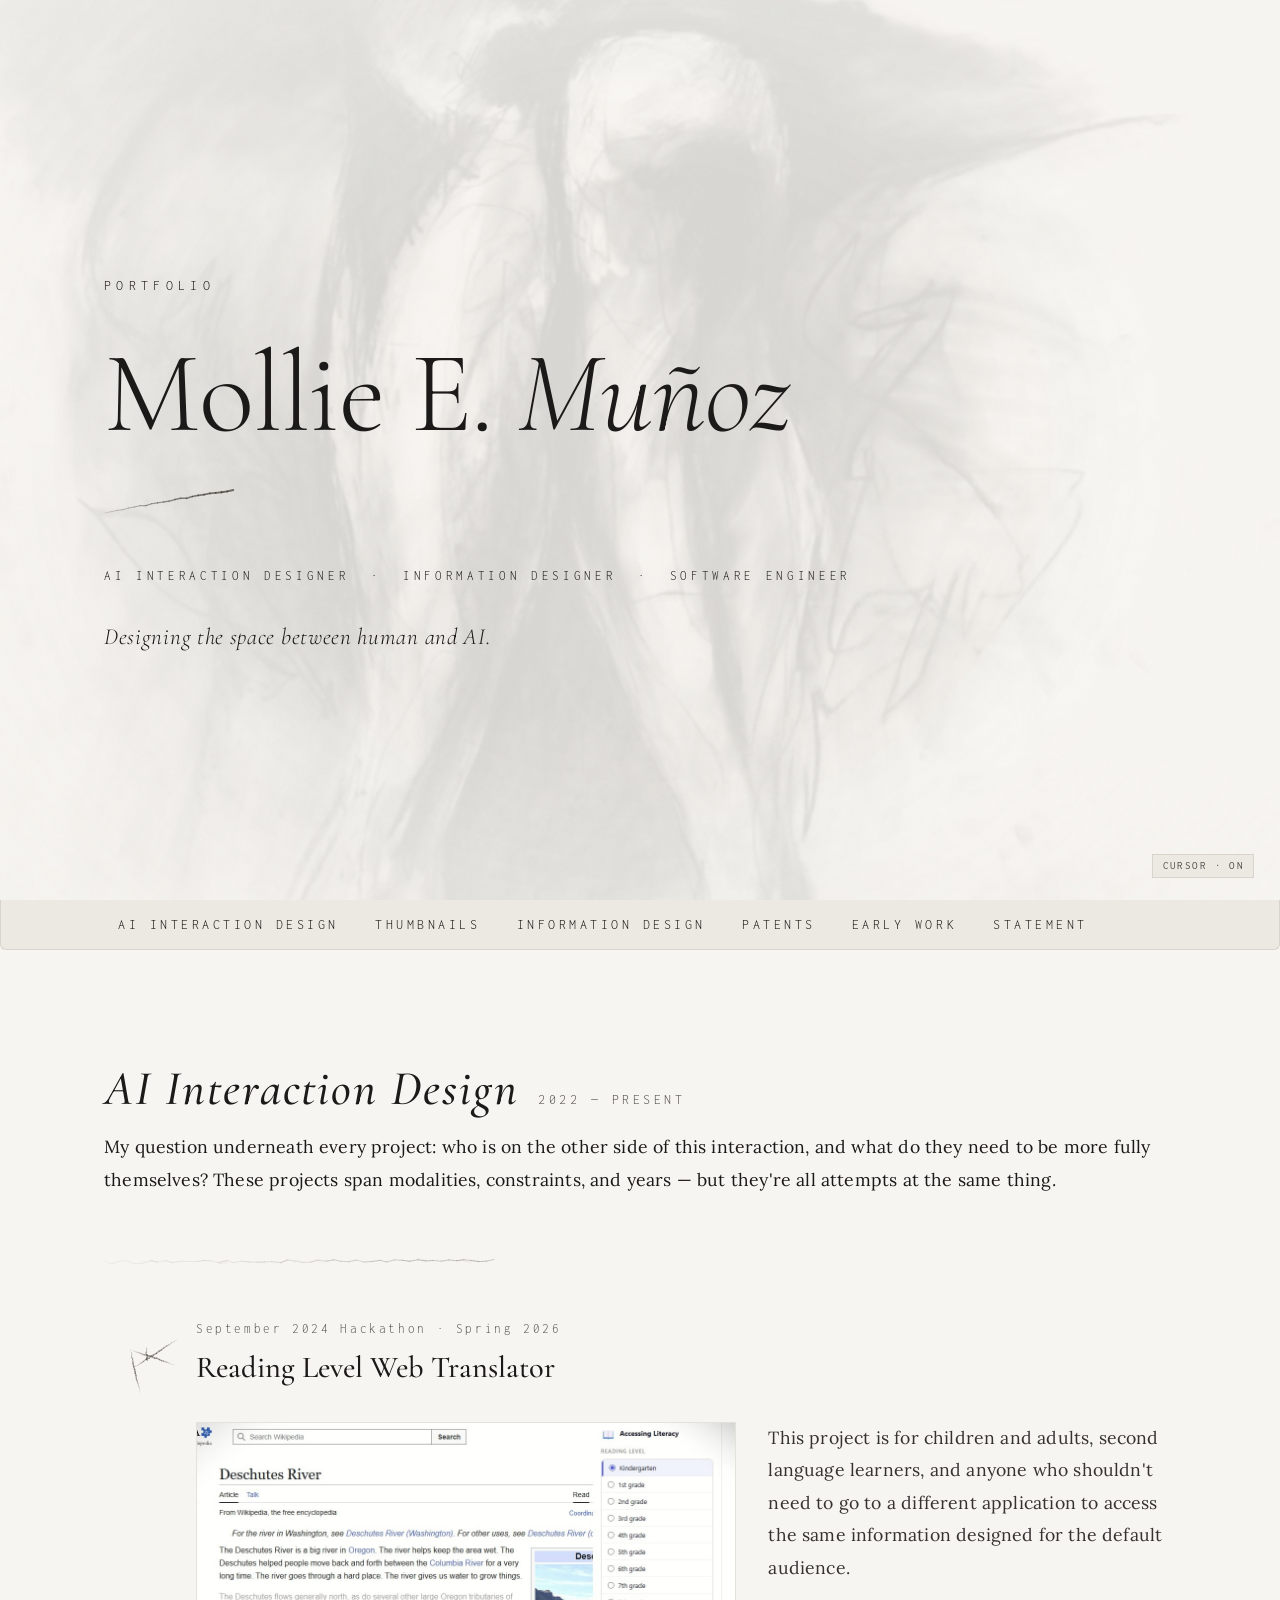
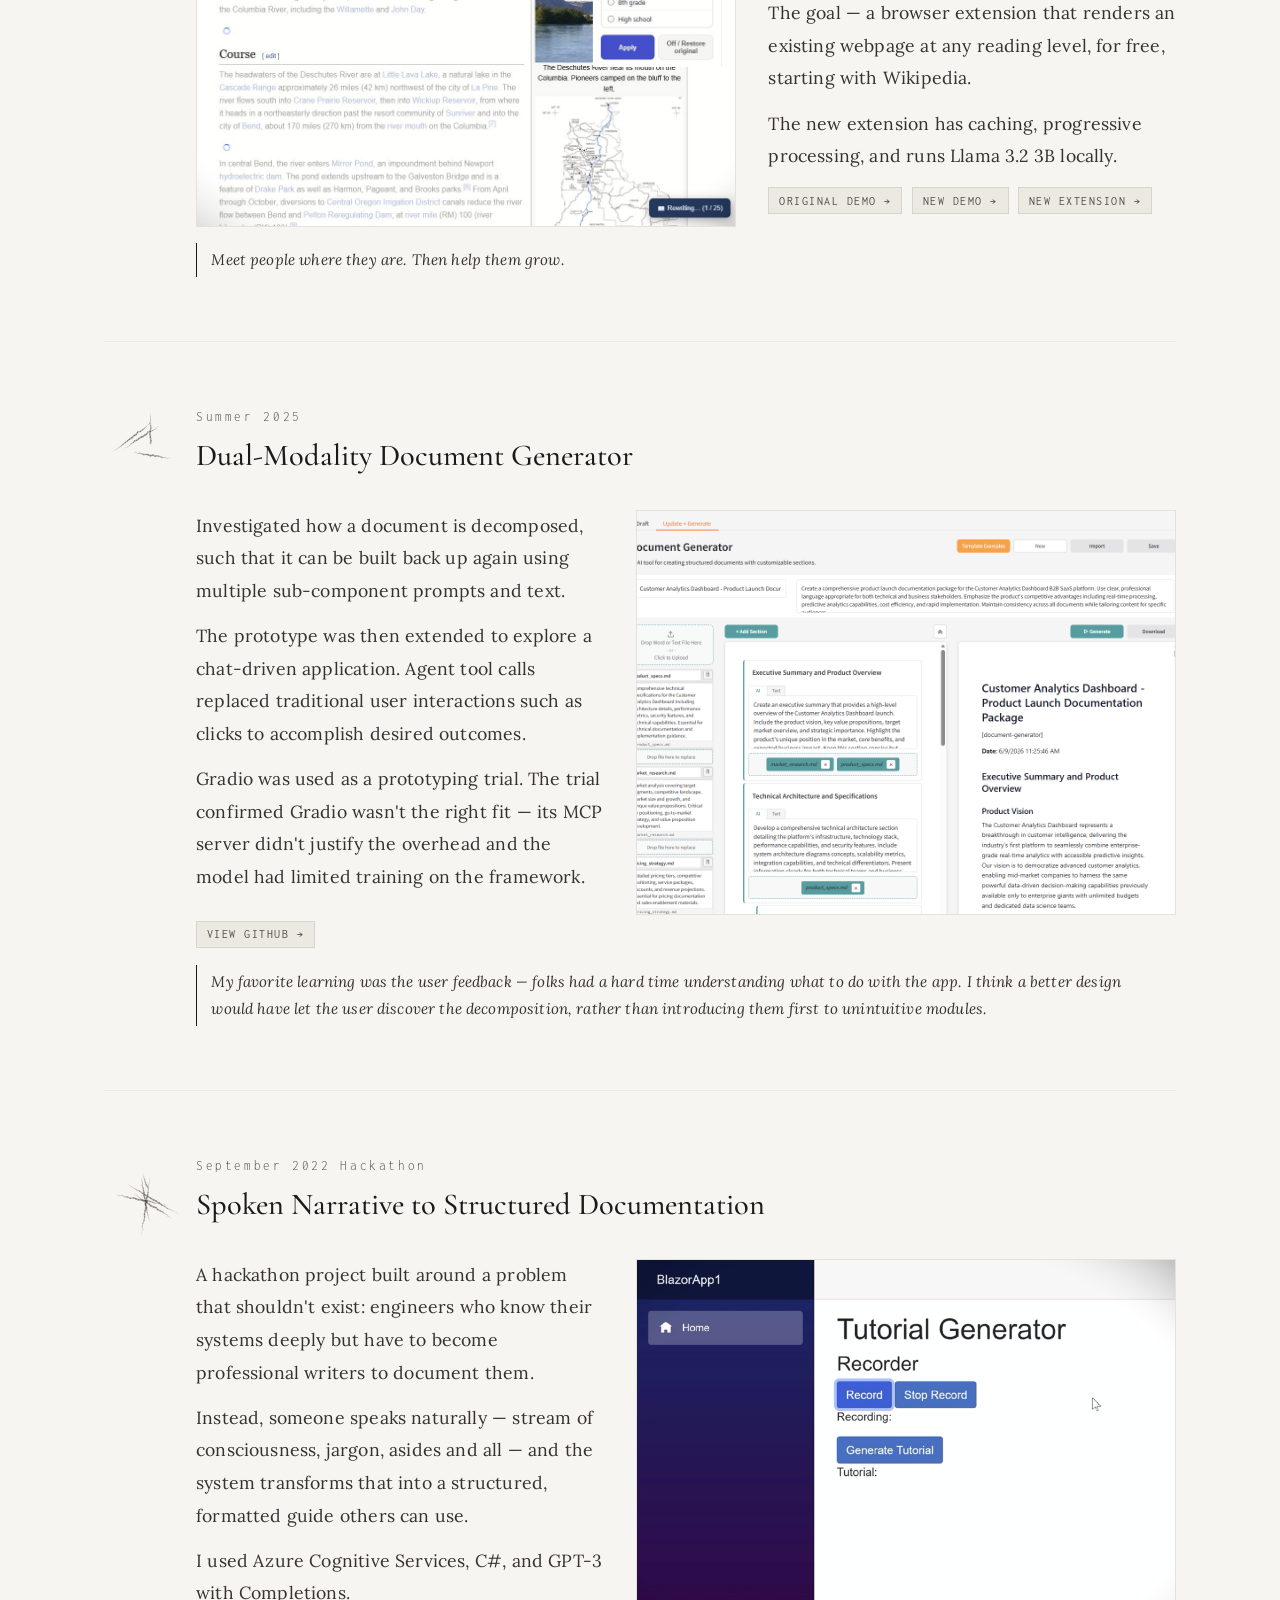
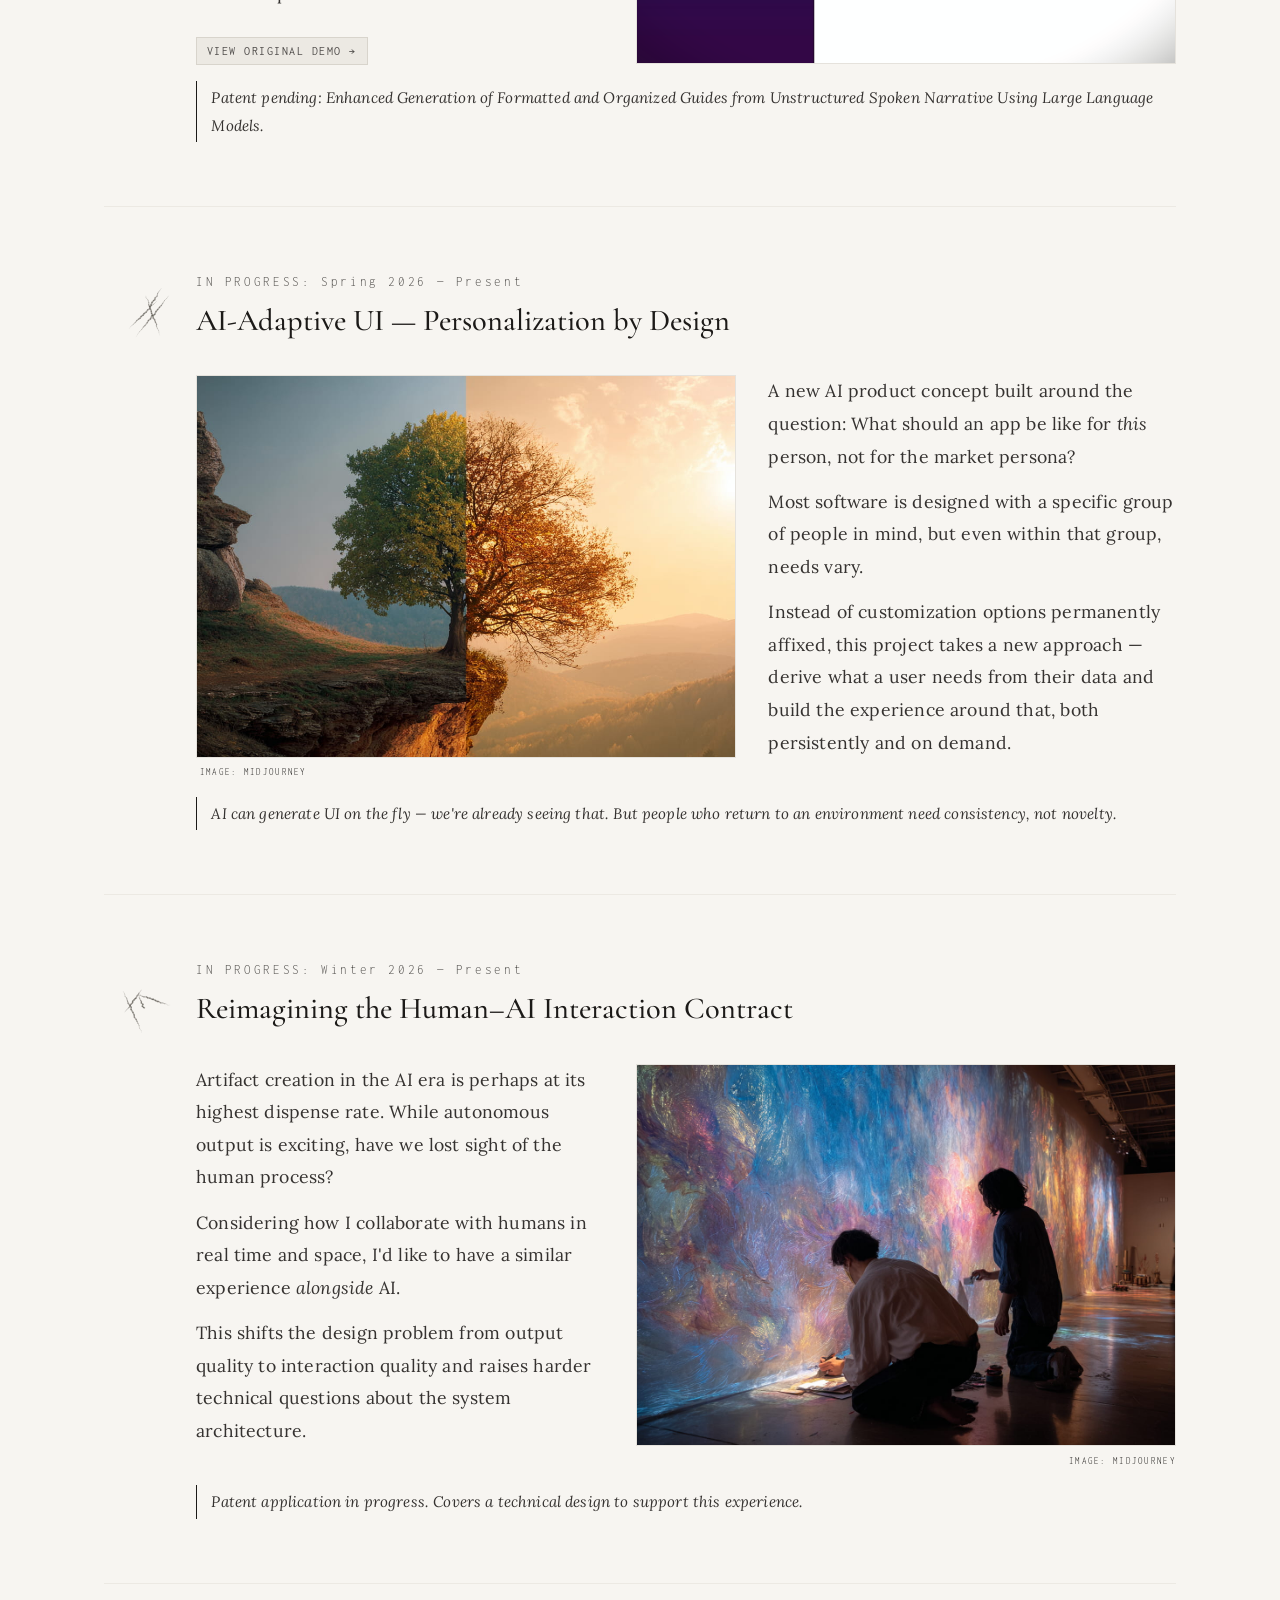
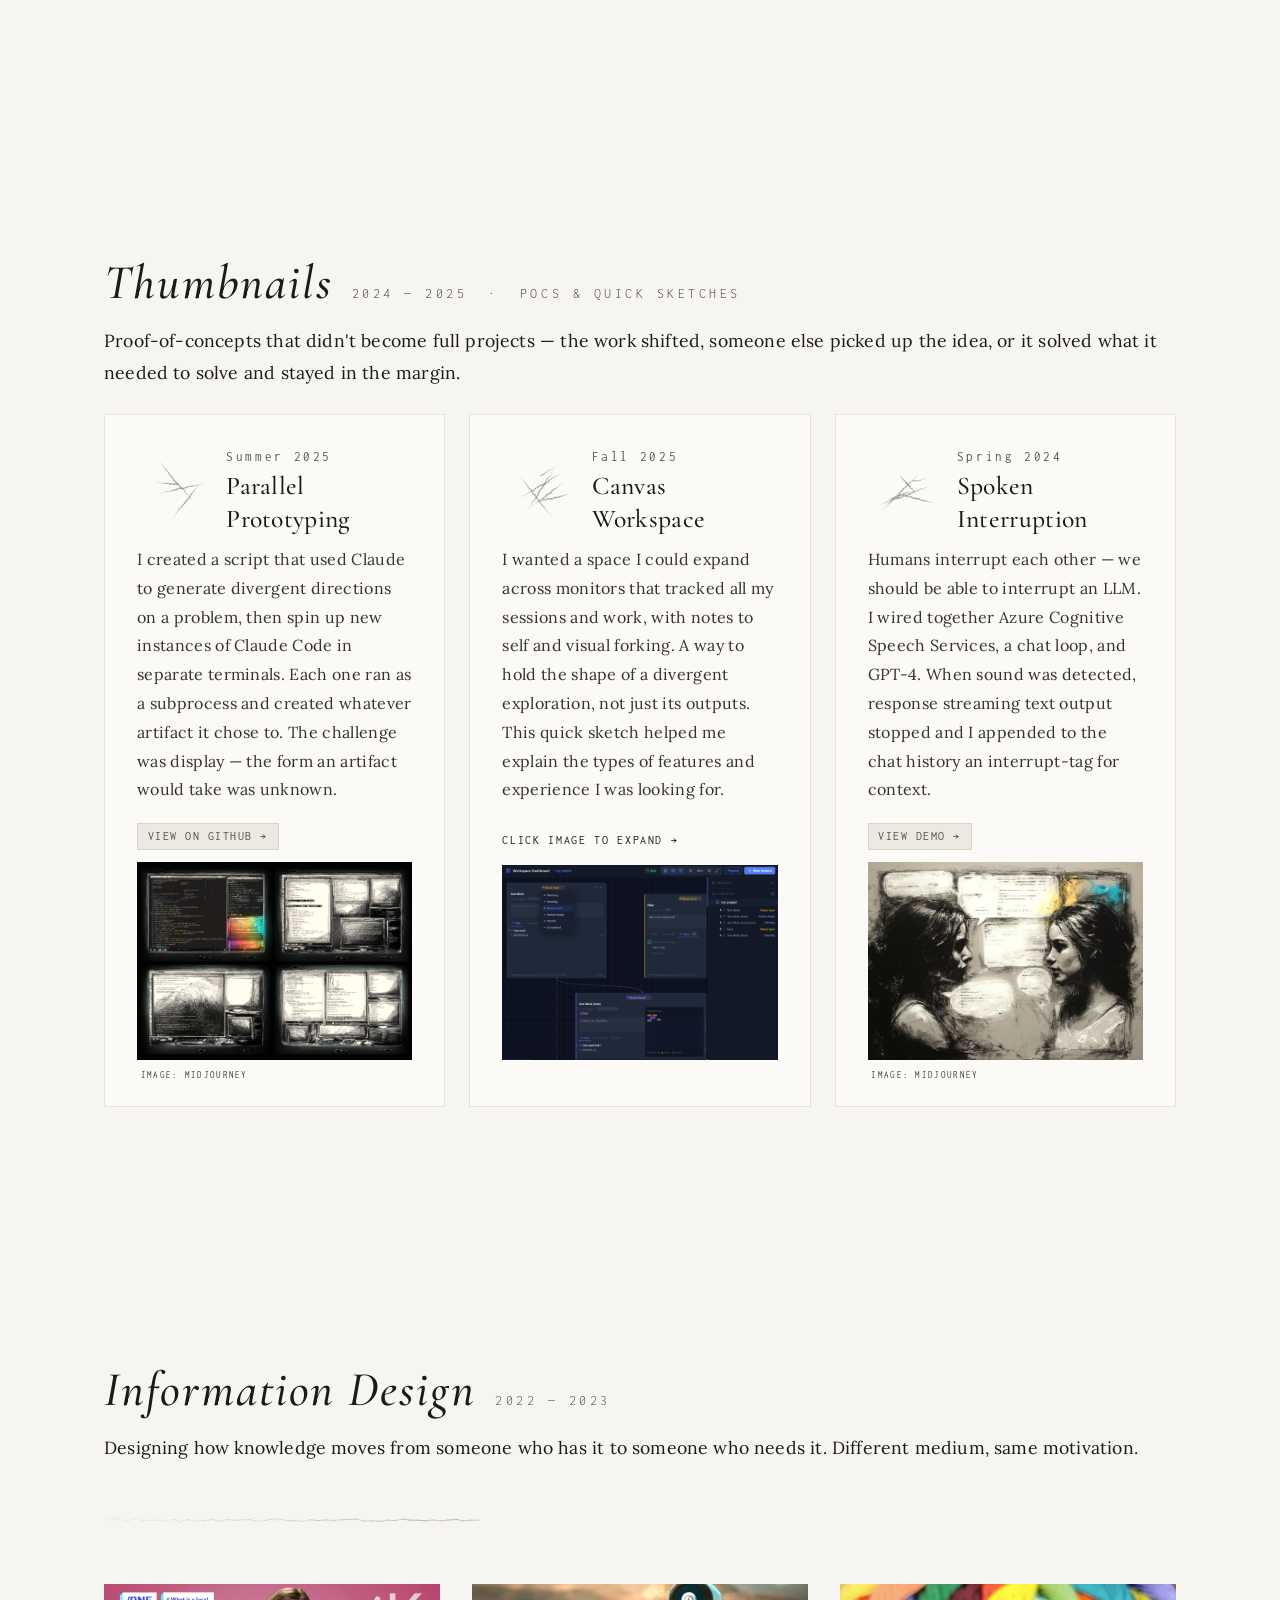
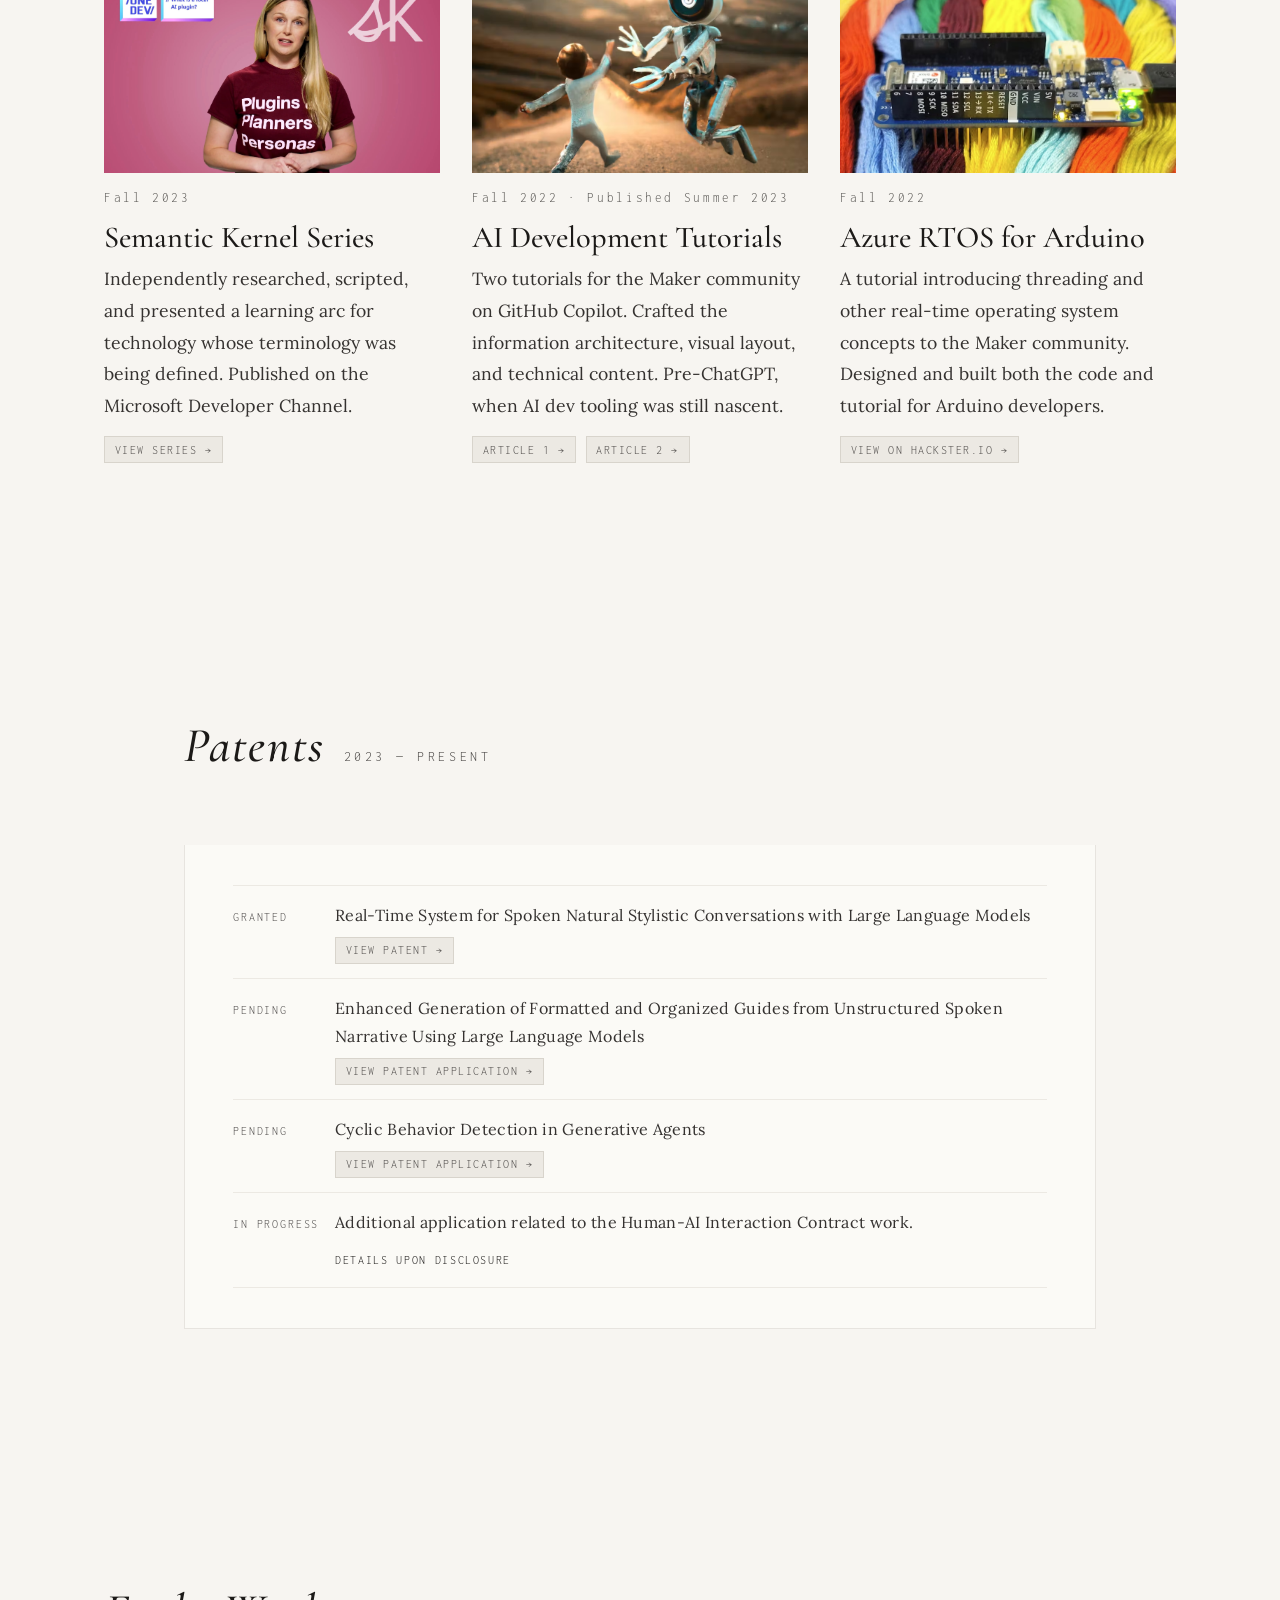
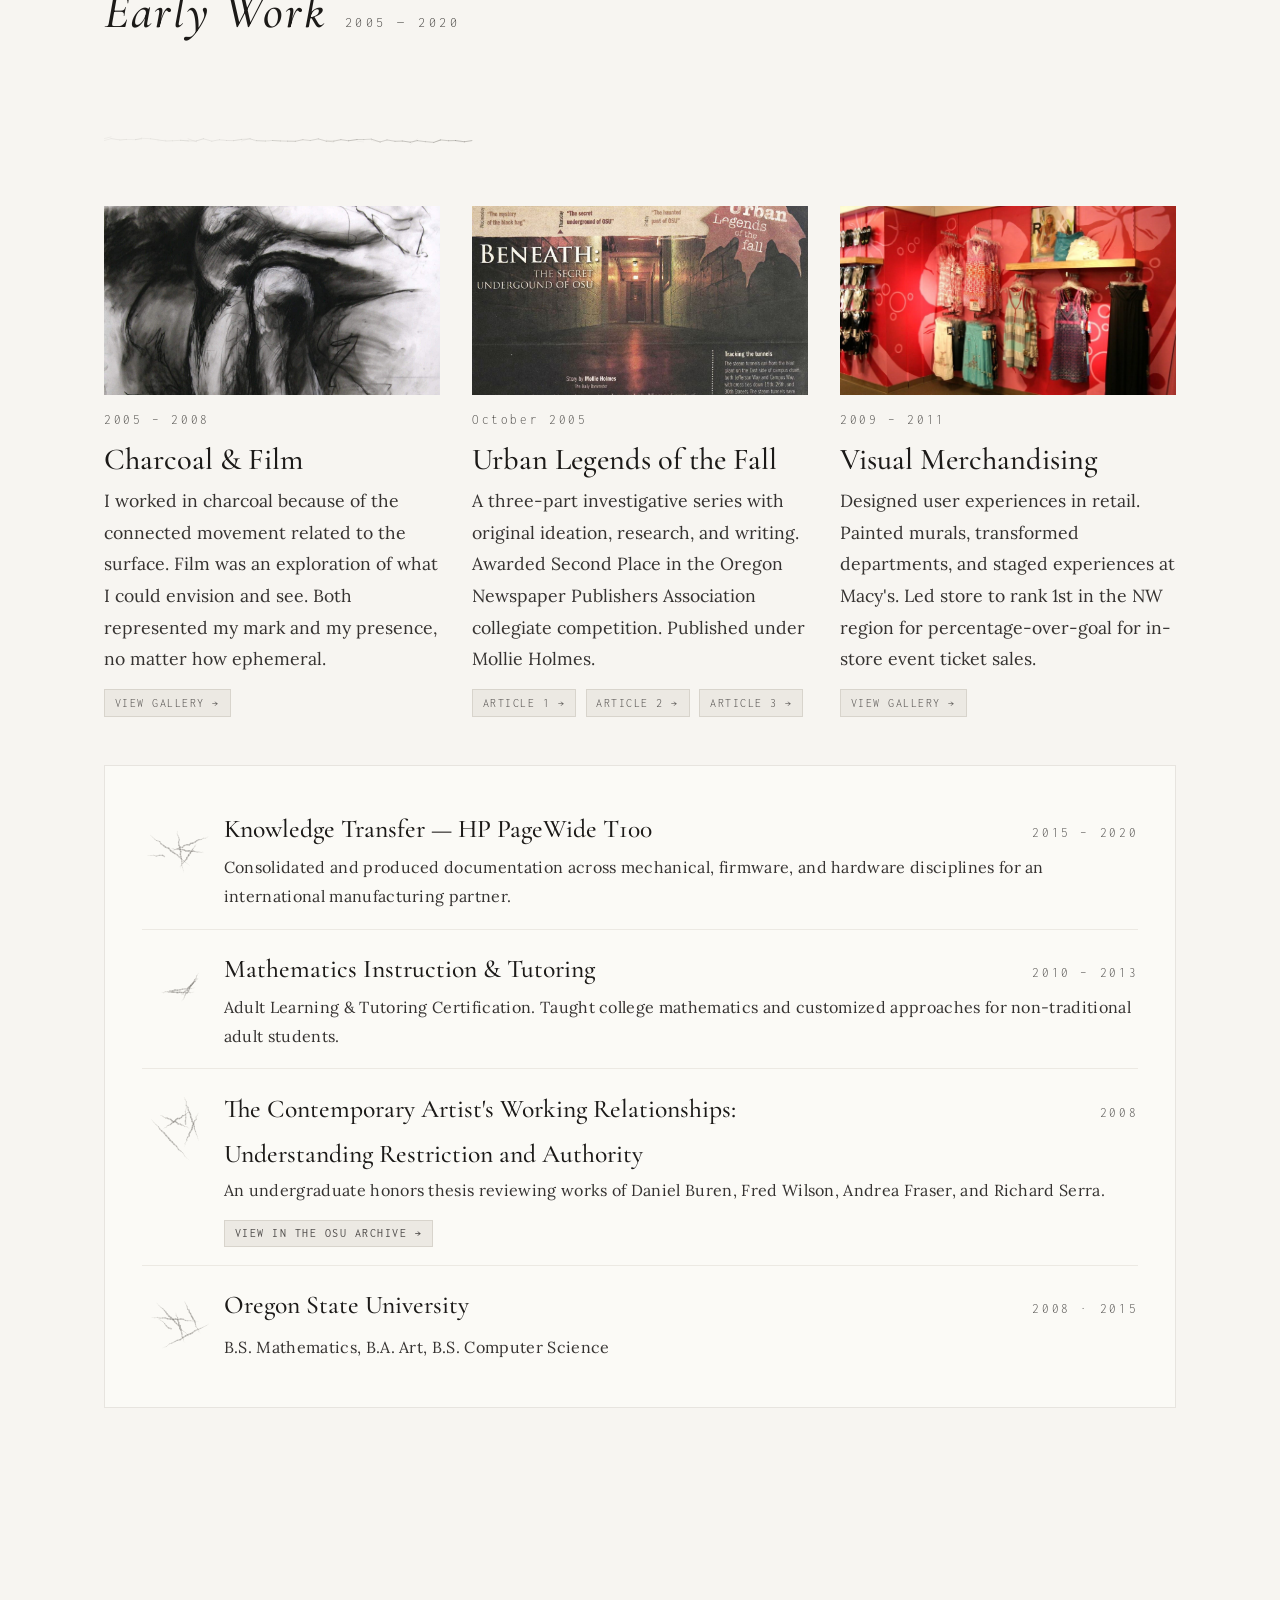
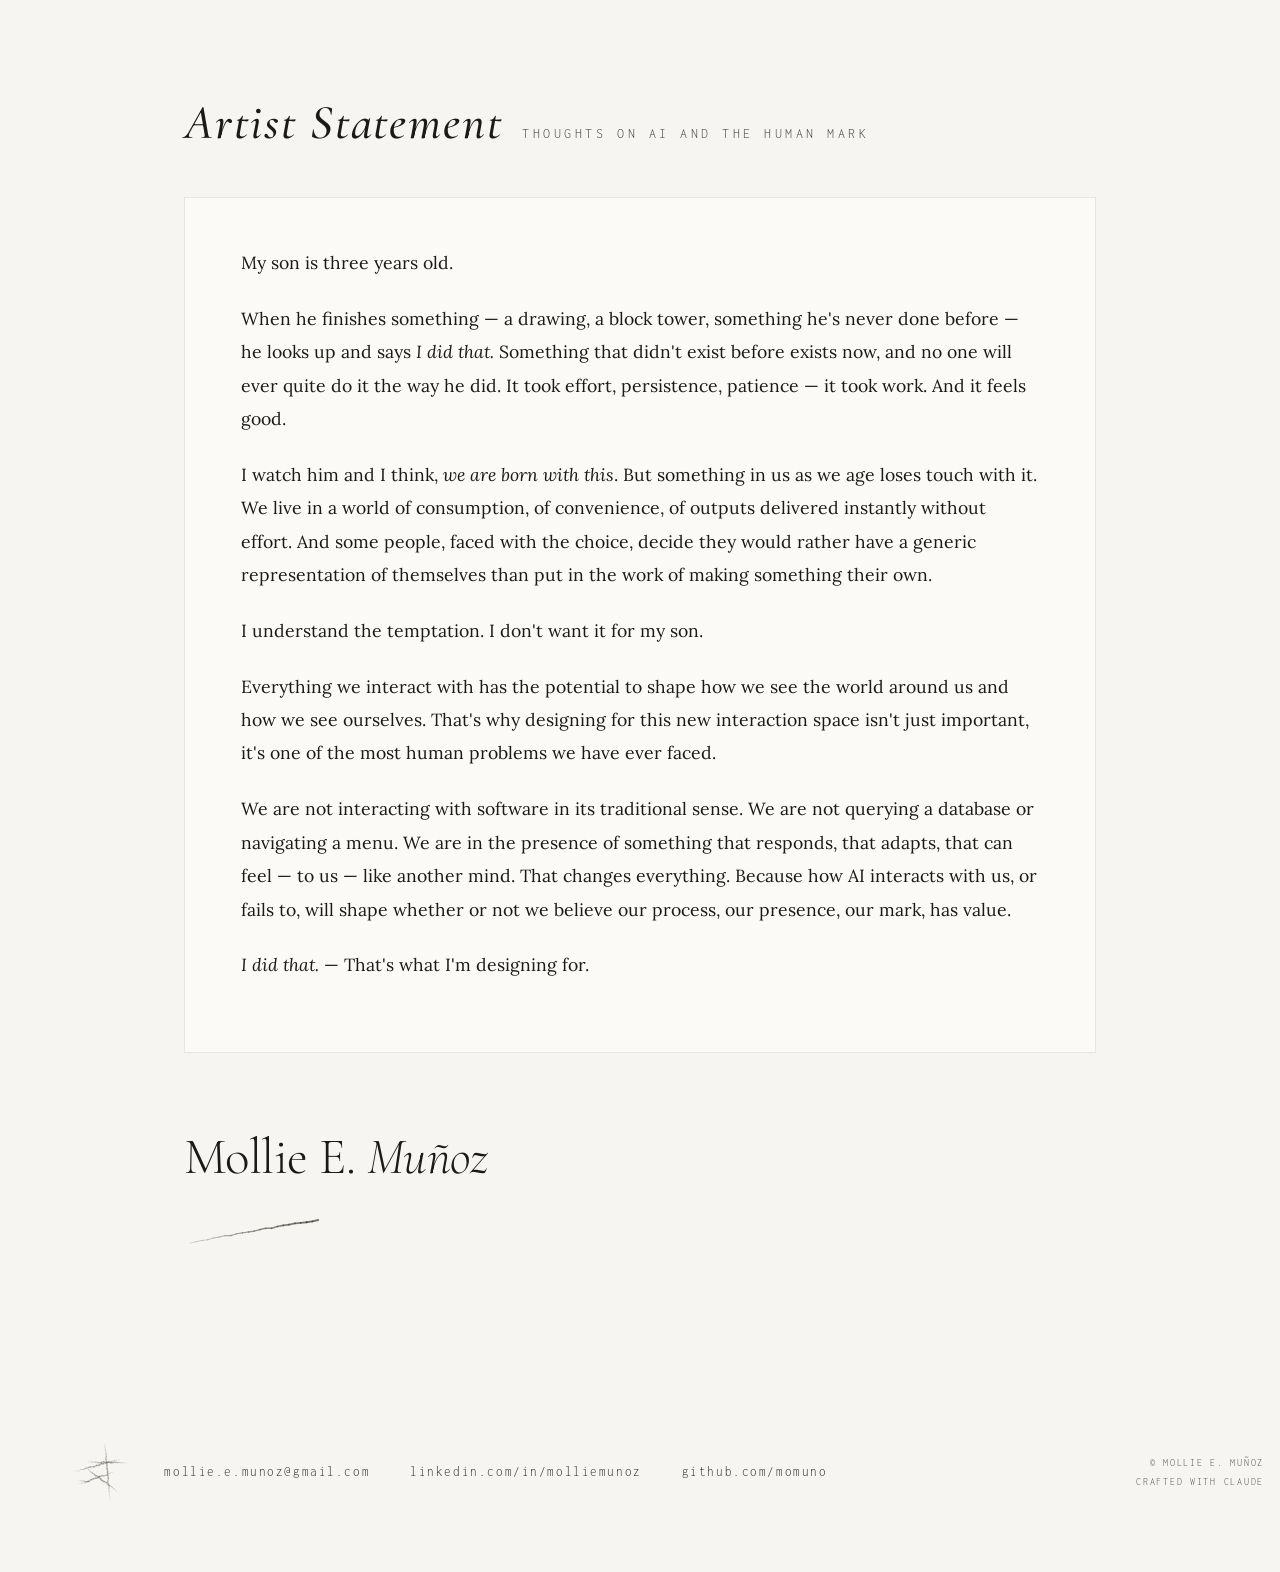
==== commit d76c870f: "Content writing review: tense, grammar, and clarity fixes - Em dash and fragment fix in Reading Leve" ====
--- a/index.html
+++ b/index.html
@@ -98,7 +98,7 @@
         </div>
         <div class="entry-body">
           <p>This project is for children and adults, second language learners, and anyone who shouldn't need to go to a different application to access the same information designed for the default audience.</p> 
-          <p>The goal - a browser extension that renders an existing webpage at any reading level. For free. Starting with Wikipedia and building out.</p>
+          <p>The goal — a browser extension that renders an existing webpage at any reading level, for free, starting with Wikipedia.</p>
           <p>The new extension has caching, progressive processing, and runs Llama 3.2 3B locally.</p>
           <div class="link-row">
             <a href="https://www.youtube.com/watch?v=8kxyViU7wAg" class="entry-link" target="_blank" aria-label="Original Demo — Reading Level Web Translator">Original Demo →</a>
@@ -126,10 +126,10 @@
           <img src="LeadImages/docgen-leadimage.png" alt="UI for an app to generate documents using prompts and manual text" class="gallery-lightbox">
         </div>
         <div class="entry-body">
-          <p>Investigating how a document is decomposed, such that it can be built back up again using multiple sub-component prompts and text.</p>
+          <p>Investigated how a document is decomposed, such that it can be built back up again using multiple sub-component prompts and text.</p>
           <p>The prototype was then extended to explore a chat-driven application. Agent tool calls replaced traditional user interactions such as clicks to accomplish desired outcomes.</p>
-          <p>Gradio was used as a prototyping trial. We were curious if its built-in MCP server would benefit the chat portion. 
-          </p><a href="https://github.com/momuno/recipe-tool/blob/main/apps/document-generator/README.md" class="entry-link" target="_blank" aria-label="View GitHub — Document Generator">View GitHub →</a>
+          <p>Gradio was used as a prototyping trial. The trial confirmed Gradio wasn't the right fit — its MCP server didn't justify the overhead and the model had limited training on the framework.</p>
+<a href="https://github.com/momuno/recipe-tool/blob/main/apps/document-generator/README.md" class="entry-link" target="_blank" aria-label="View GitHub — Document Generator">View GitHub →</a>
         </div>
       </div>
       <div class="reflection">
@@ -152,7 +152,7 @@
         </div>
         <div class="entry-body">
           <p>A hackathon project built around a problem that shouldn't exist: engineers who know their systems deeply but have to become professional writers to document them.</p>
-          <p>Instead, let someone speak naturally — stream of consciousness, jargon, asides and all — and have the system transform that into a structured, formatted guide others can use.</p>
+          <p>Instead, someone speaks naturally — stream of consciousness, jargon, asides and all — and the system transforms that into a structured, formatted guide others can use.</p>
           <p>I used Azure Cognitive Services, C#, and GPT-3 with Completions.</p>
           <a href="https://www.youtube.com/watch?v=AD70lP7u_bE" class="entry-link" target="_blank">View Original Demo →</a>
         </div>
@@ -291,7 +291,7 @@
           </div>
         </div>
         <div class="thumb-body">
-        Humans interrupt each other, we should be able to interrupt an LLM. I wired together Azure Cognitive Speech Services, a chat loop, and GPT-4. When sound was detected, response streaming text output stopped and I appended to the chat history an interrupt-tag for context.
+        Humans interrupt each other — we should be able to interrupt an LLM. I wired together Azure Cognitive Speech Services, a chat loop, and GPT-4. When sound was detected, response streaming text output stopped and I appended to the chat history an interrupt-tag for context.
         </div>
         <div class="thumb-action">
         <a href="https://www.youtube.com/watch?v=cpUD-1h6KN0" class="entry-link" target="_blank">View Demo → </a>
@@ -423,7 +423,7 @@
   </div>
 
   <p class="section-intro reveal">
-    From where I started as a young(er) adult.
+    From where I started as a younger adult.
   </p>
 
   <div class="sweep-wrap"><canvas class="ink-sweep" id="sweep-early" aria-hidden="true"></canvas></div>
@@ -436,7 +436,7 @@
       </div>
       <div class="entry-year">2005 – 2008</div>
       <h3>Charcoal &amp; Film</h3>
-      <p>I worked in charcoal because of the connected movement related to the surface. Film was an exploration of what I could envision and see. Both represent my mark and my presence, no mater how ephemeral.</p>
+      <p>I worked in charcoal because of the connected movement related to the surface. Film was an exploration of what I could envision and see. Both represented my mark and my presence, no matter how ephemeral.</p>
       <a href="gallery.html" class="entry-link" aria-label="View gallery — Charcoal and Film">View gallery →</a>
     </div>
 
@@ -460,7 +460,7 @@
       </div>
       <div class="entry-year">2009 – 2011</div>
       <h3>Visual Merchandising</h3>
-      <p>Design and user experience in retail. Painted murals, transformed departments, and staged experiences at Macy's. Led store to rank 1st in the NW region for percentage-over-goal for in-store event ticket sales.</p>
+      <p>Designed user experiences in retail. Painted murals, transformed departments, and staged experiences at Macy's. Led store to rank 1st in the NW region for percentage-over-goal for in-store event ticket sales.</p>
       <a href="gallery.html#merchandising" class="entry-link" aria-label="View gallery — Visual Merchandising">View gallery →</a>
     </div>
 
--- a/styles.css
+++ b/styles.css
@@ -309,7 +309,7 @@
   }
 
   .section-head h2 {
-    font-size: clamp(2.2rem, 3.8vw, 3.8rem);
+    font-size: clamp(2.6rem, 3.8vw, 3.8rem);
     font-weight: 500;
     font-style: italic;
     letter-spacing: 0.04em;
@@ -369,7 +369,7 @@
   }
 
   .entry-header h3 {
-    font-size: clamp(1.35rem, 2.3vw, 2.3rem);
+    font-size: clamp(1.9rem, 2.3vw, 2.3rem);
     font-weight: 500;
     line-height: 1.25;
     margin-top: 0.5rem;
@@ -1006,10 +1006,11 @@
 
   /* ── RESPONSIVE ── */
   @media (max-width: 720px) {
-    html, body { overflow-x: hidden; }
+    html, body { overflow-x: clip; }
 
     /* Hide desktop nav links, show hamburger */
     nav ul { display: none; }
+    nav.nav-simple ul { display: flex; }
 
     .nav-hamburger {
       display: flex;
@@ -1118,7 +1119,7 @@
 
     .nav-overlay-nav ol li a {
       display: block;
-      padding: 1.2rem 0;
+      padding: 1.2rem 1rem;
       font-family: 'Cormorant Garamond', serif;
       font-size: clamp(1.6rem, 7vw, 2.4rem);
       font-weight: 300;
@@ -1169,7 +1170,8 @@
     .entry-mid .mid-visual { order: 3; margin-top: 0.8rem; margin-bottom: 0.9rem; }
     .entry-mid p,
     .entry-mid .entry-link,
-    .entry-mid .non-link   { order: 4; }
+    .entry-mid .non-link,
+    .entry-mid .link-row   { order: 4; }
     .entry-mid .entry-link,
     .entry-mid .non-link   { align-self: flex-start; }
 
@@ -1195,13 +1197,15 @@
       padding: 2rem;
     }
 
-    .footer-transparent {
+    .footer-transparent,
+    footer {
       height: auto;
       padding: 3rem 2rem 2rem;
       position: static;
     }
 
-    .footer-transparent .footer-inner {
+    .footer-transparent .footer-inner,
+    .footer-inner {
       position: static;
       flex-direction: column;
       align-items: flex-start;
@@ -1225,11 +1229,11 @@
     }
 
     .early-context-list {
-      padding: 0 1.2rem;
+      padding: 1.5rem 2rem;
     }
 
     .early-context-list li {
-      grid-template-columns: 50px 1fr;
+      grid-template-columns: 62px 1fr;
       grid-template-rows: auto auto auto;
       gap: 0.1rem 1rem;
     }
@@ -1242,9 +1246,11 @@
       display: flex;
       flex-direction: column;
     }
+    .thumbnail-note { padding-bottom: 2.2rem; }
     .thumbnail-note .thumb-title-row { order: 1; }
     .thumbnail-note .thumb-image     { order: 2; margin-top: 0.8rem; margin-bottom: 0.8rem; }
     .thumbnail-note .thumb-body      { order: 3; }
+    .thumbnail-note .thumb-action    { order: 4; margin-top: 0.5rem; }
     body { cursor: auto; }
     #charcoal-cursor { display: none; }
     #crosshair-cursor { display: none; }
@@ -1351,10 +1357,11 @@
 }
 
 .gallery-label {
-  font-family: 'Inconsolata', monospace;
-  font-size: 0.82rem; 
-  letter-spacing: 0.28em;
-  text-transform: uppercase; color: var(--mid);
+  font-family: 'Cormorant Garamond', serif;
+  font-size: 1.9rem;
+  font-weight: 500;
+  line-height: 1.3;
+  color: var(--ink);
   margin-bottom: 2rem;
   display: block;
   opacity: 0;
@@ -1394,10 +1401,6 @@
   letter-spacing: 0.14em;
   text-transform: uppercase; color: var(--mid);
   line-height: 1.6;
-}
-
-#merchandising {
-  scroll-margin-top: 80px;
 }
 
 .gallery-grid--three {
@@ -1607,7 +1610,7 @@
   font-size: 0.82rem;
   letter-spacing: 0.20em;
   text-transform: uppercase;
-  color: var(--dark-mid);
+  color: var(--ink);
   margin-bottom: 0.4rem;
 }
 
@@ -1619,7 +1622,7 @@
   font-size: 0.72rem;
   letter-spacing: 0.13em;
   text-transform: uppercase;
-  color: var(--mid);
+  color: var(--dark-mid);
   text-decoration: none;
   background: var(--faint);
   border: 1px solid var(--smudge);
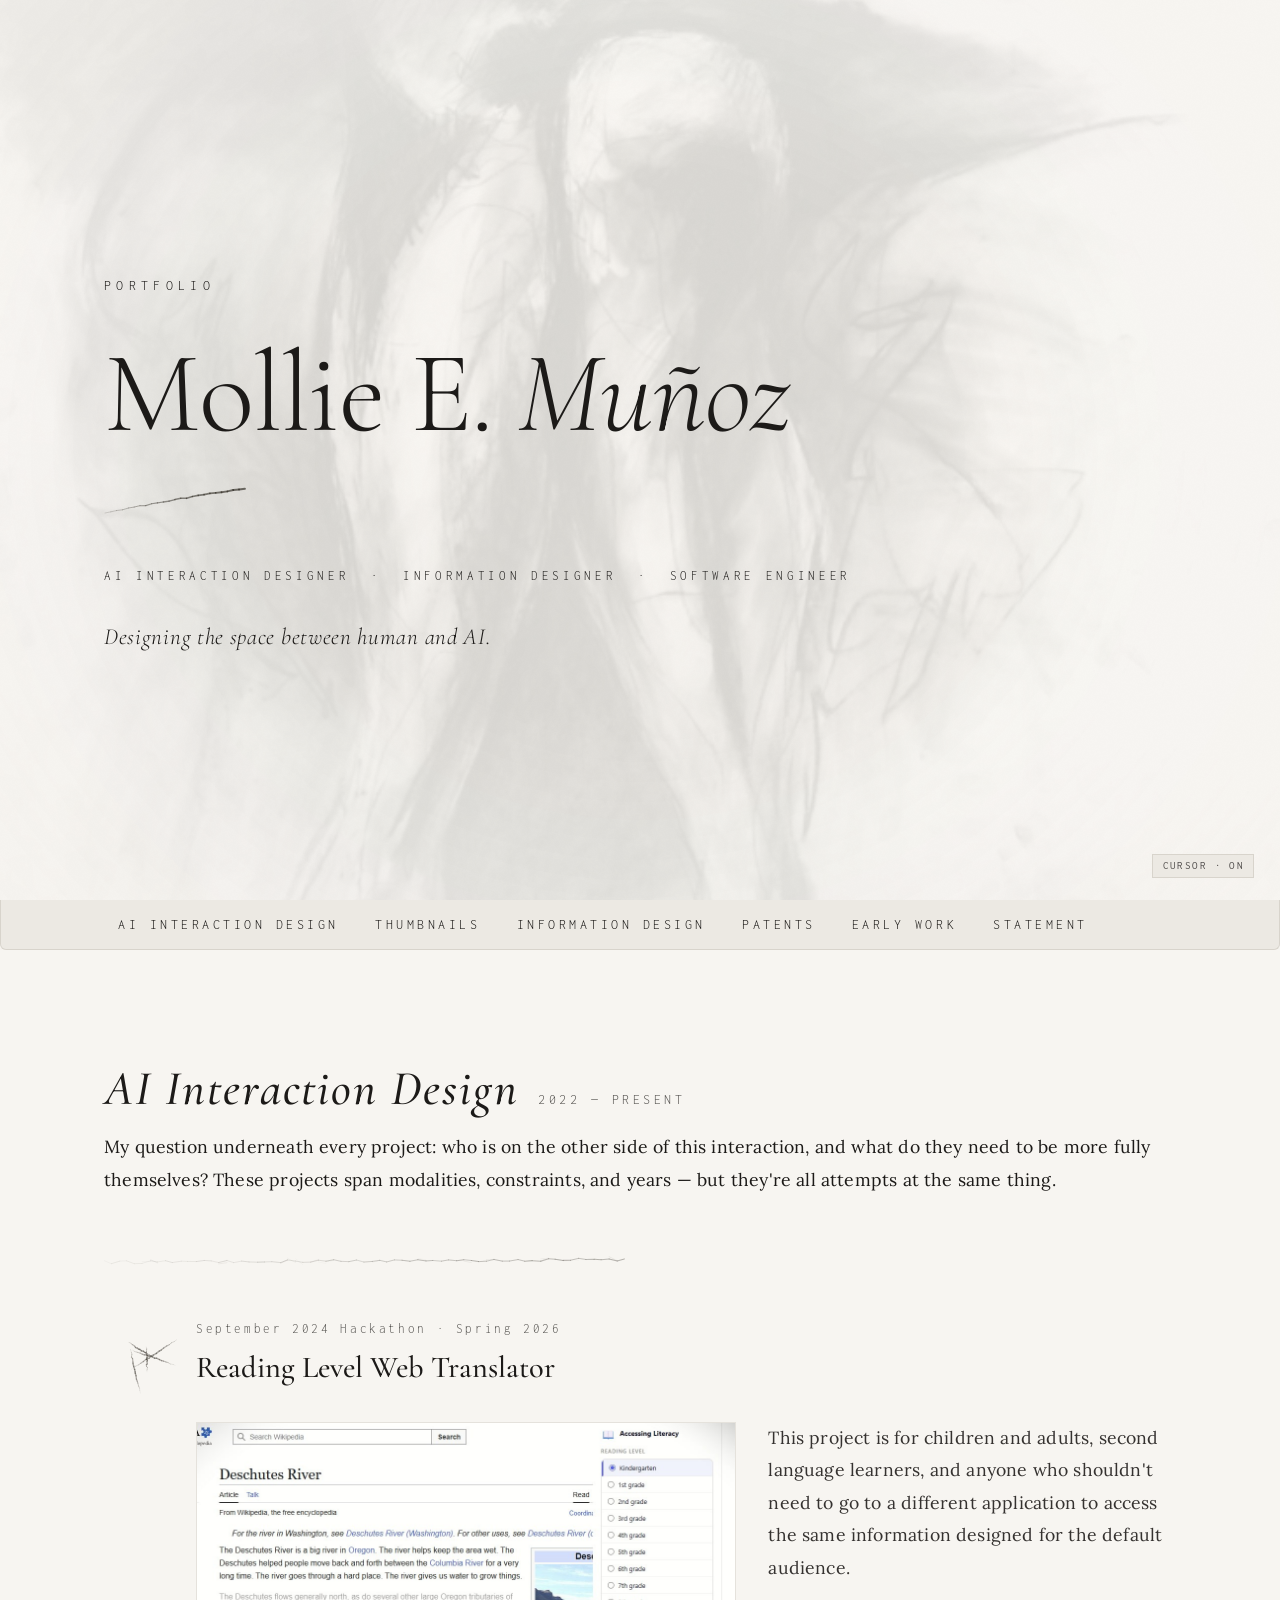
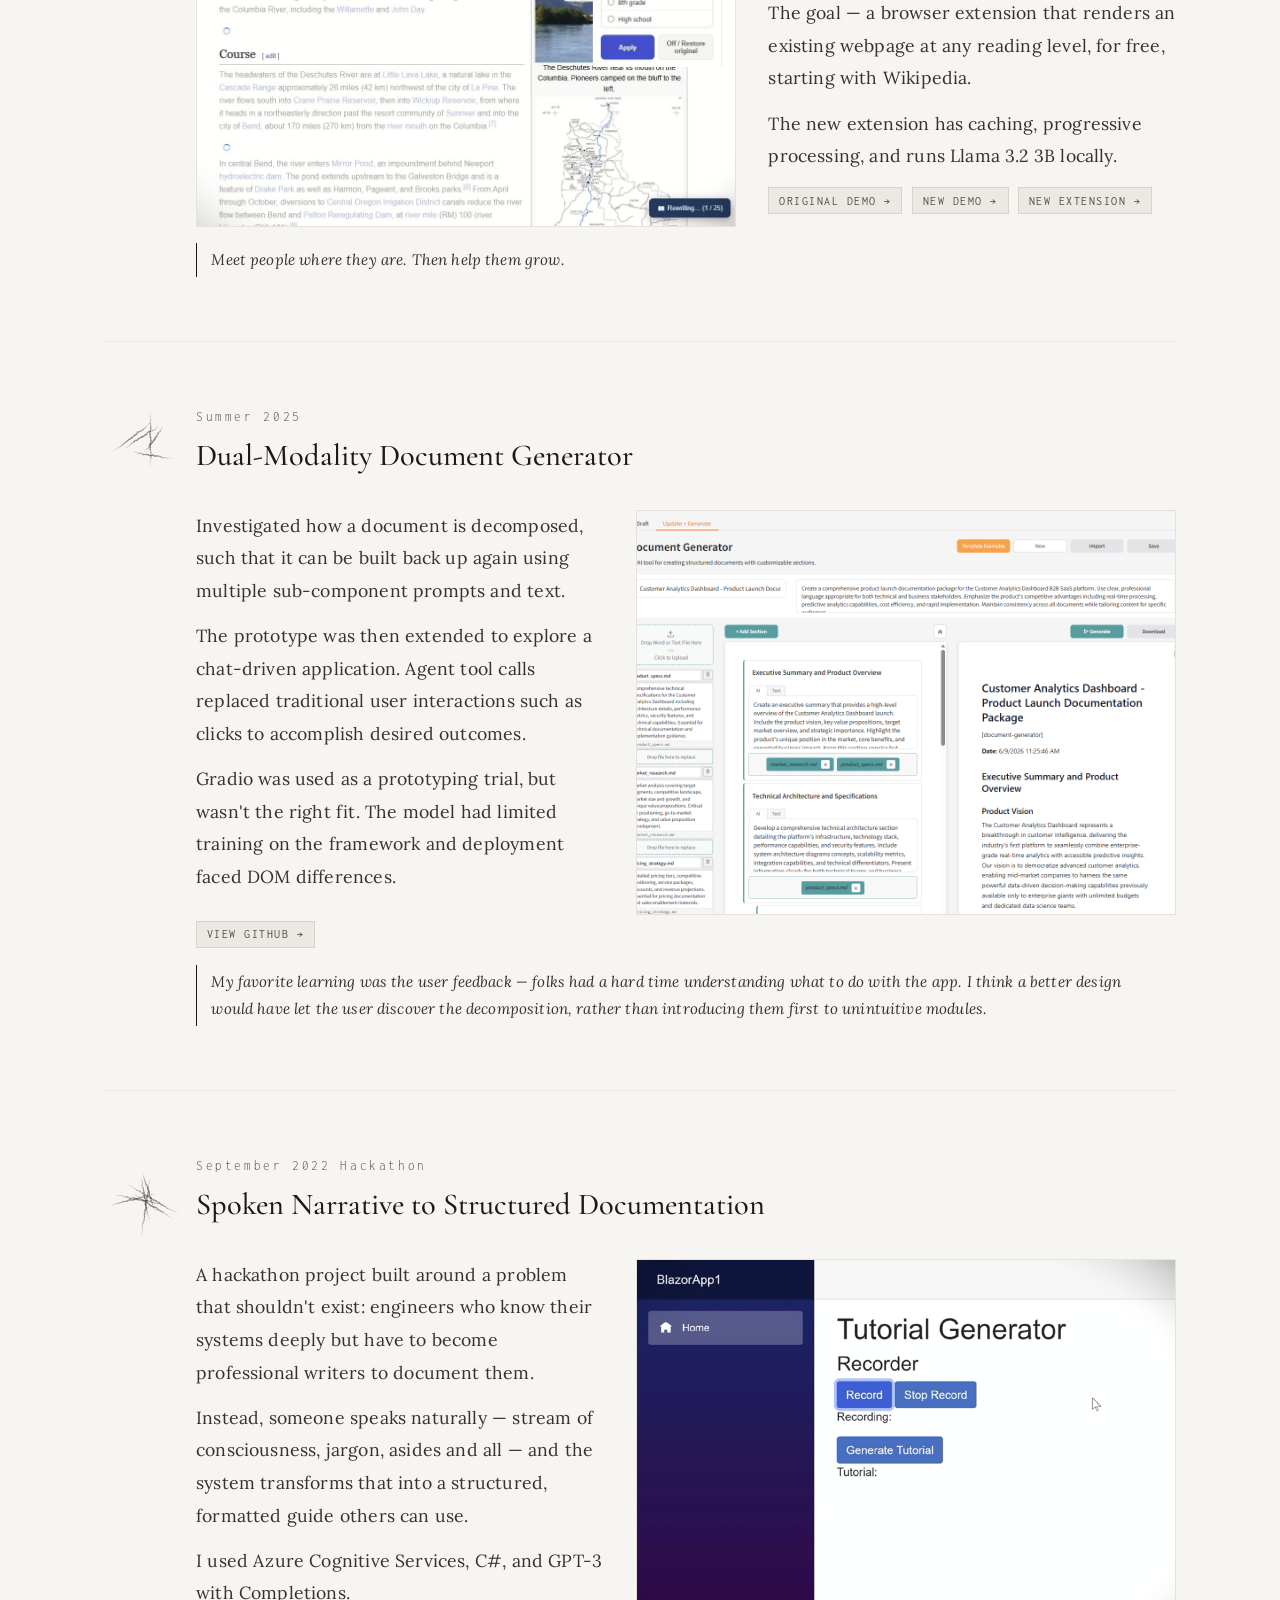
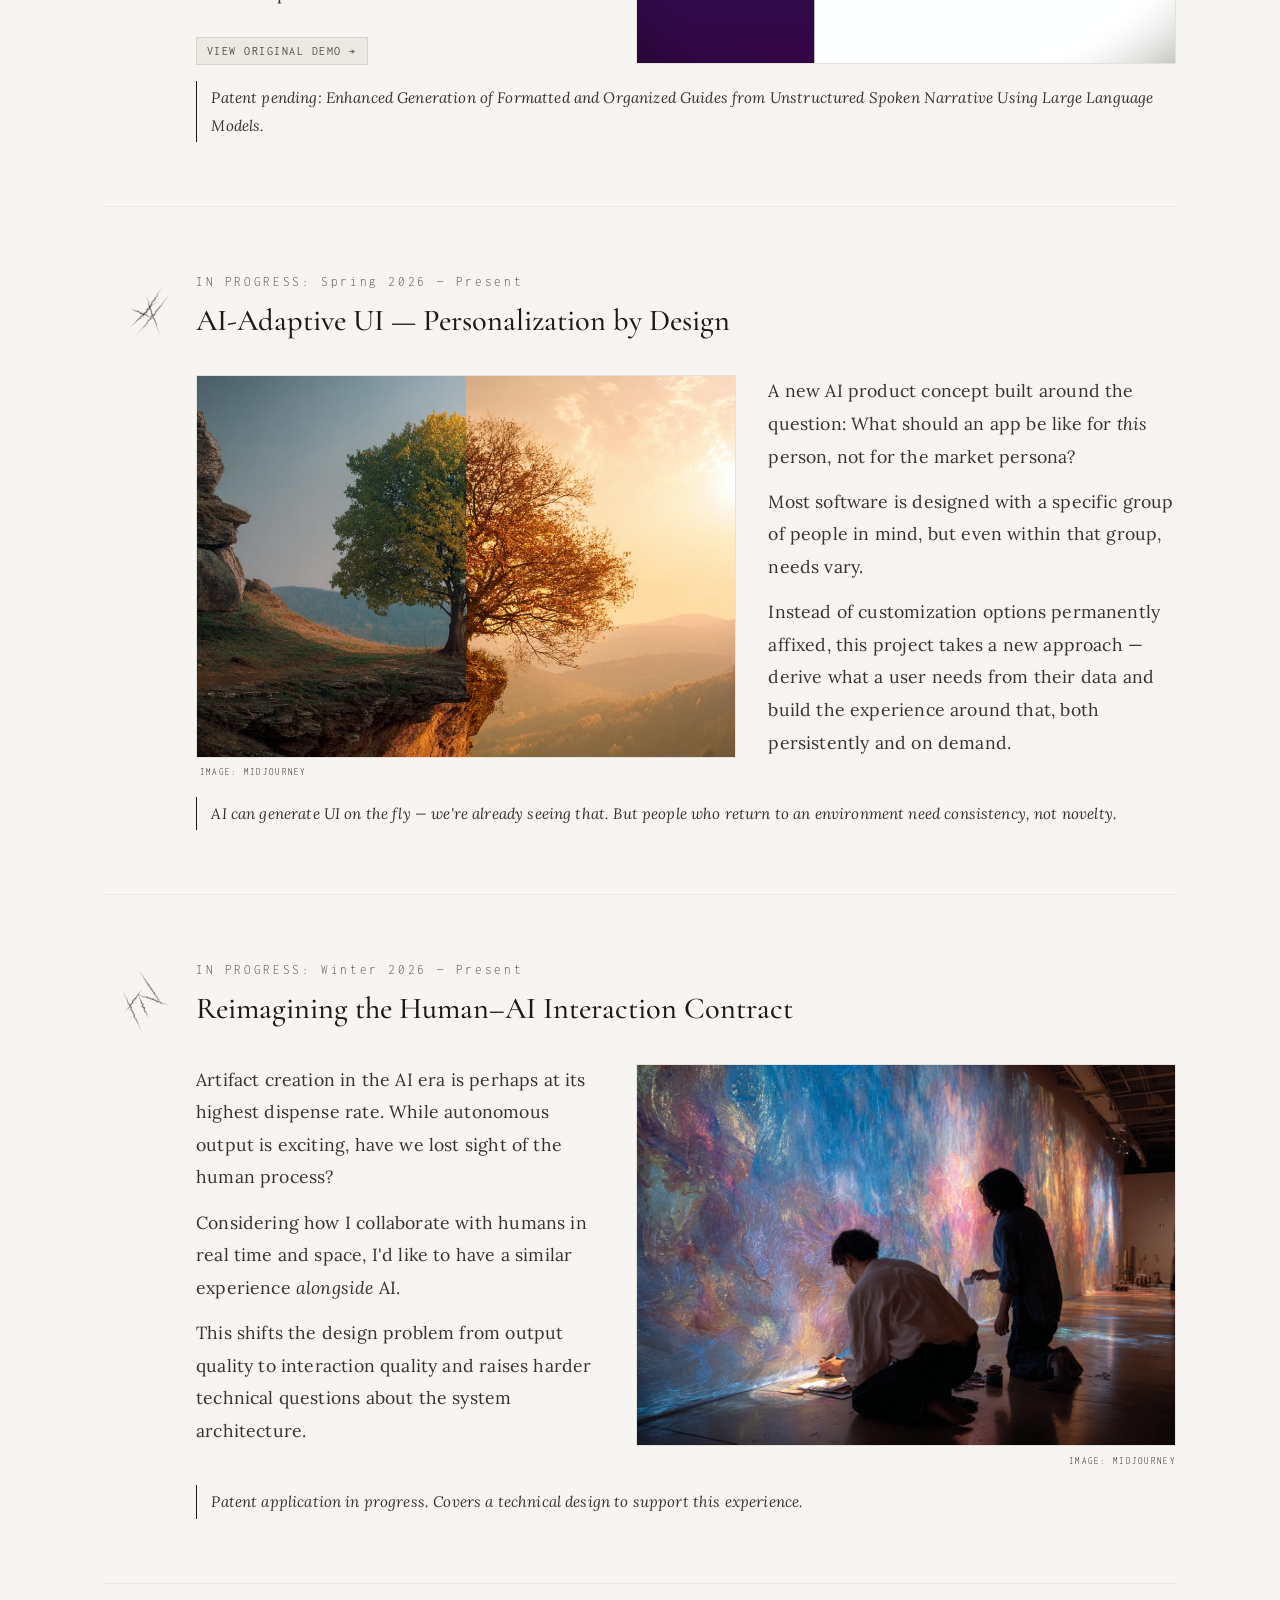
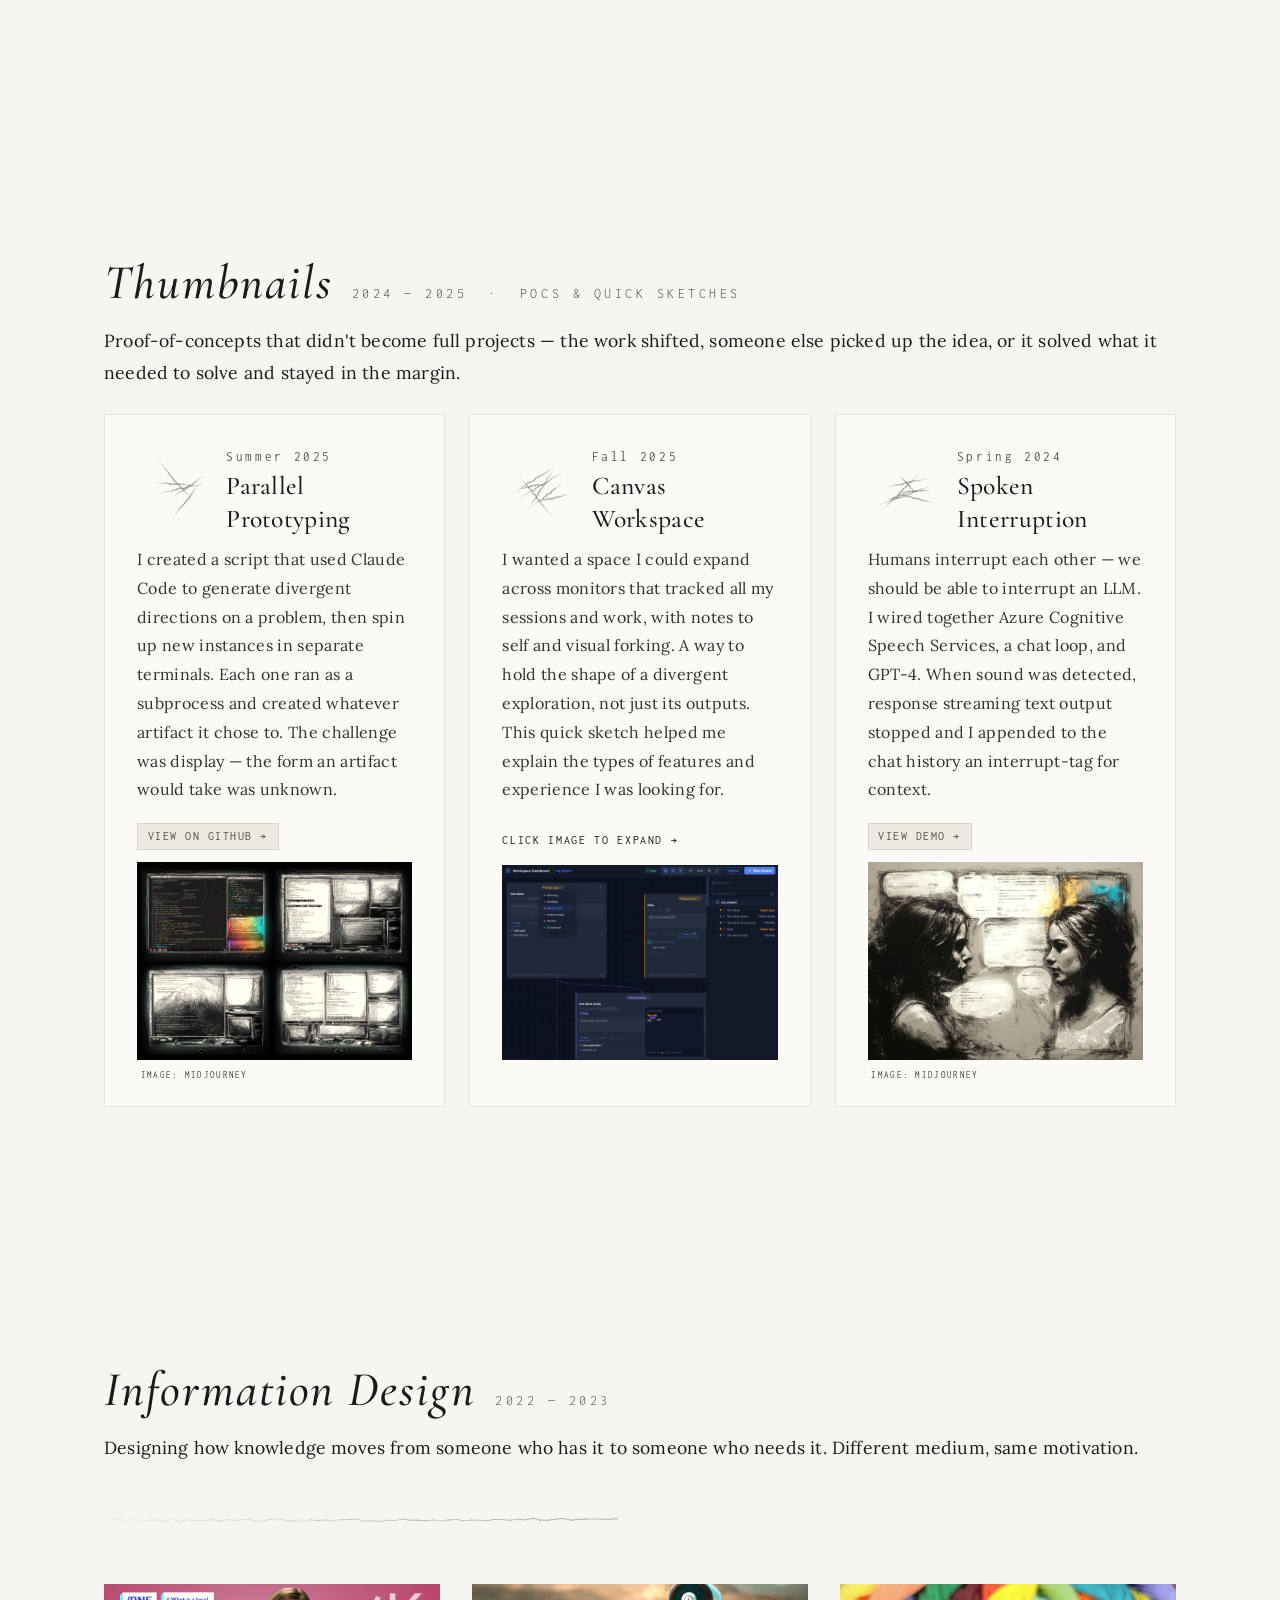
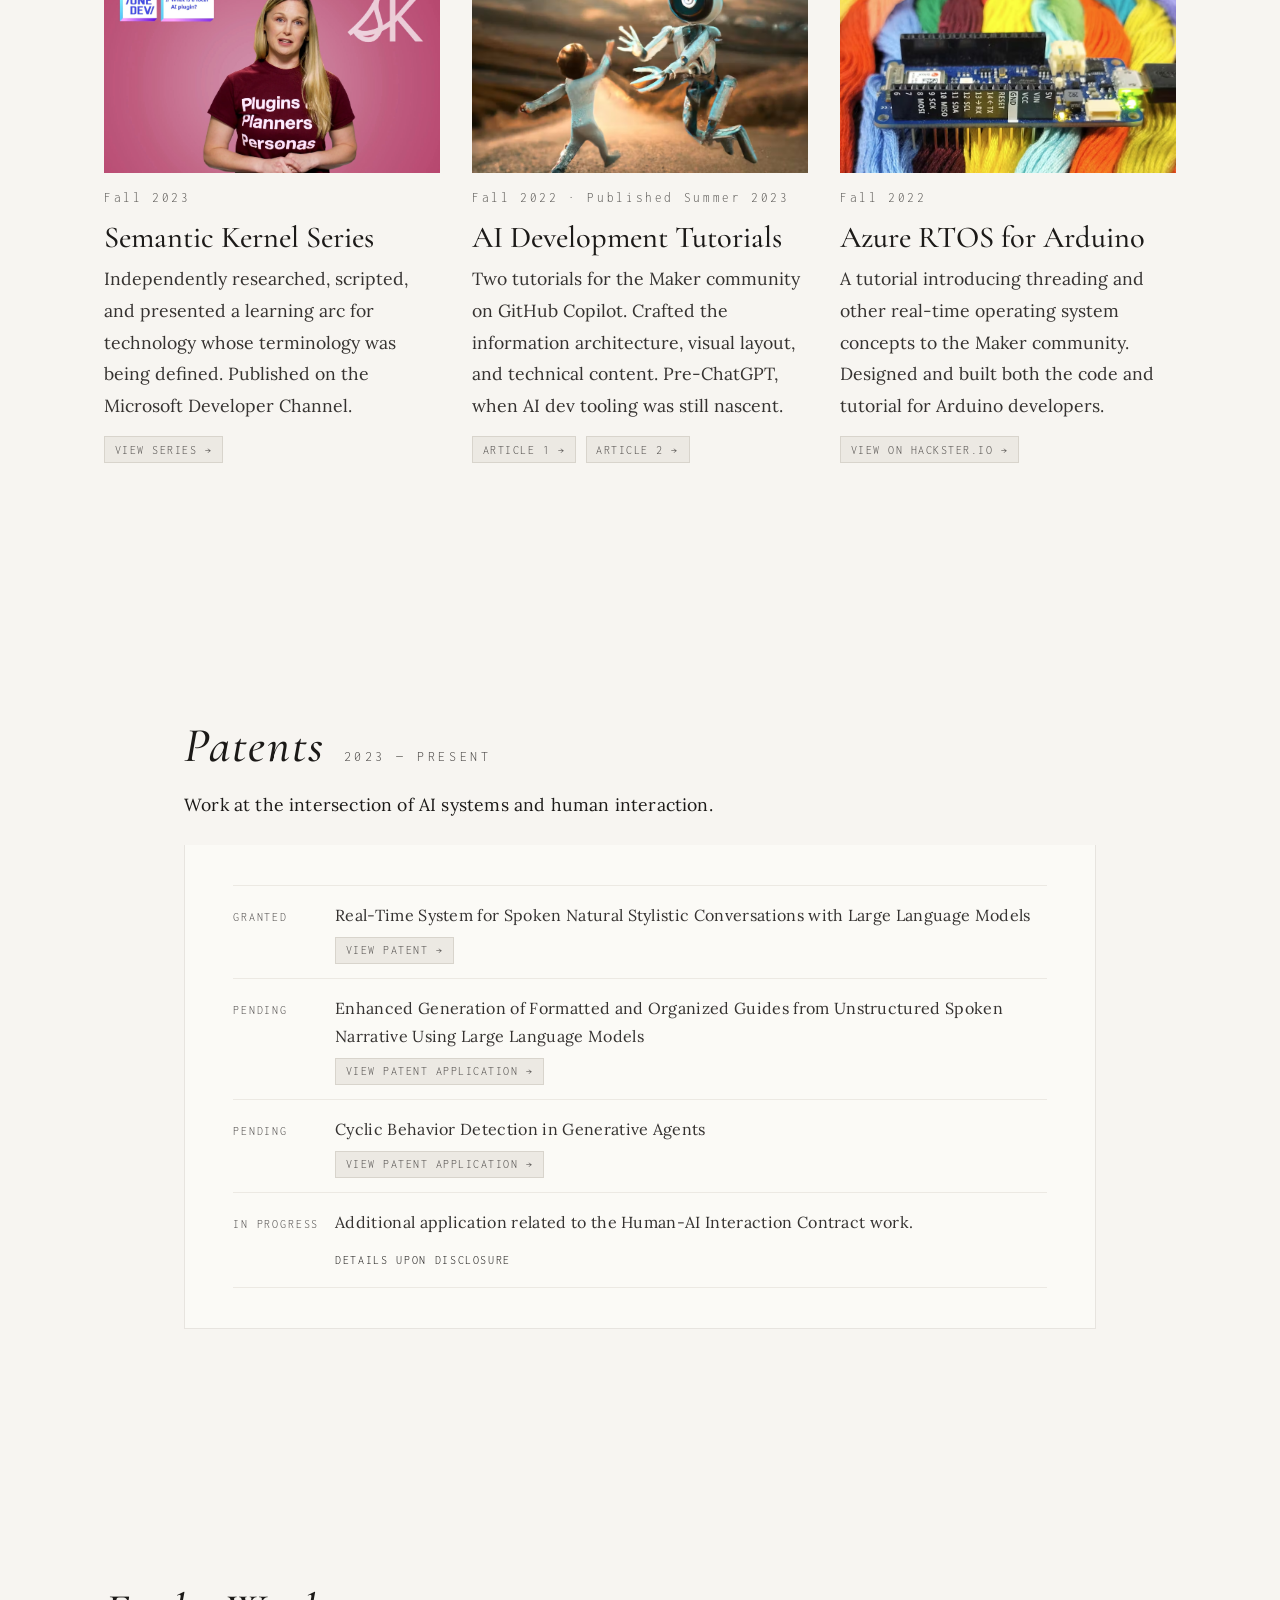
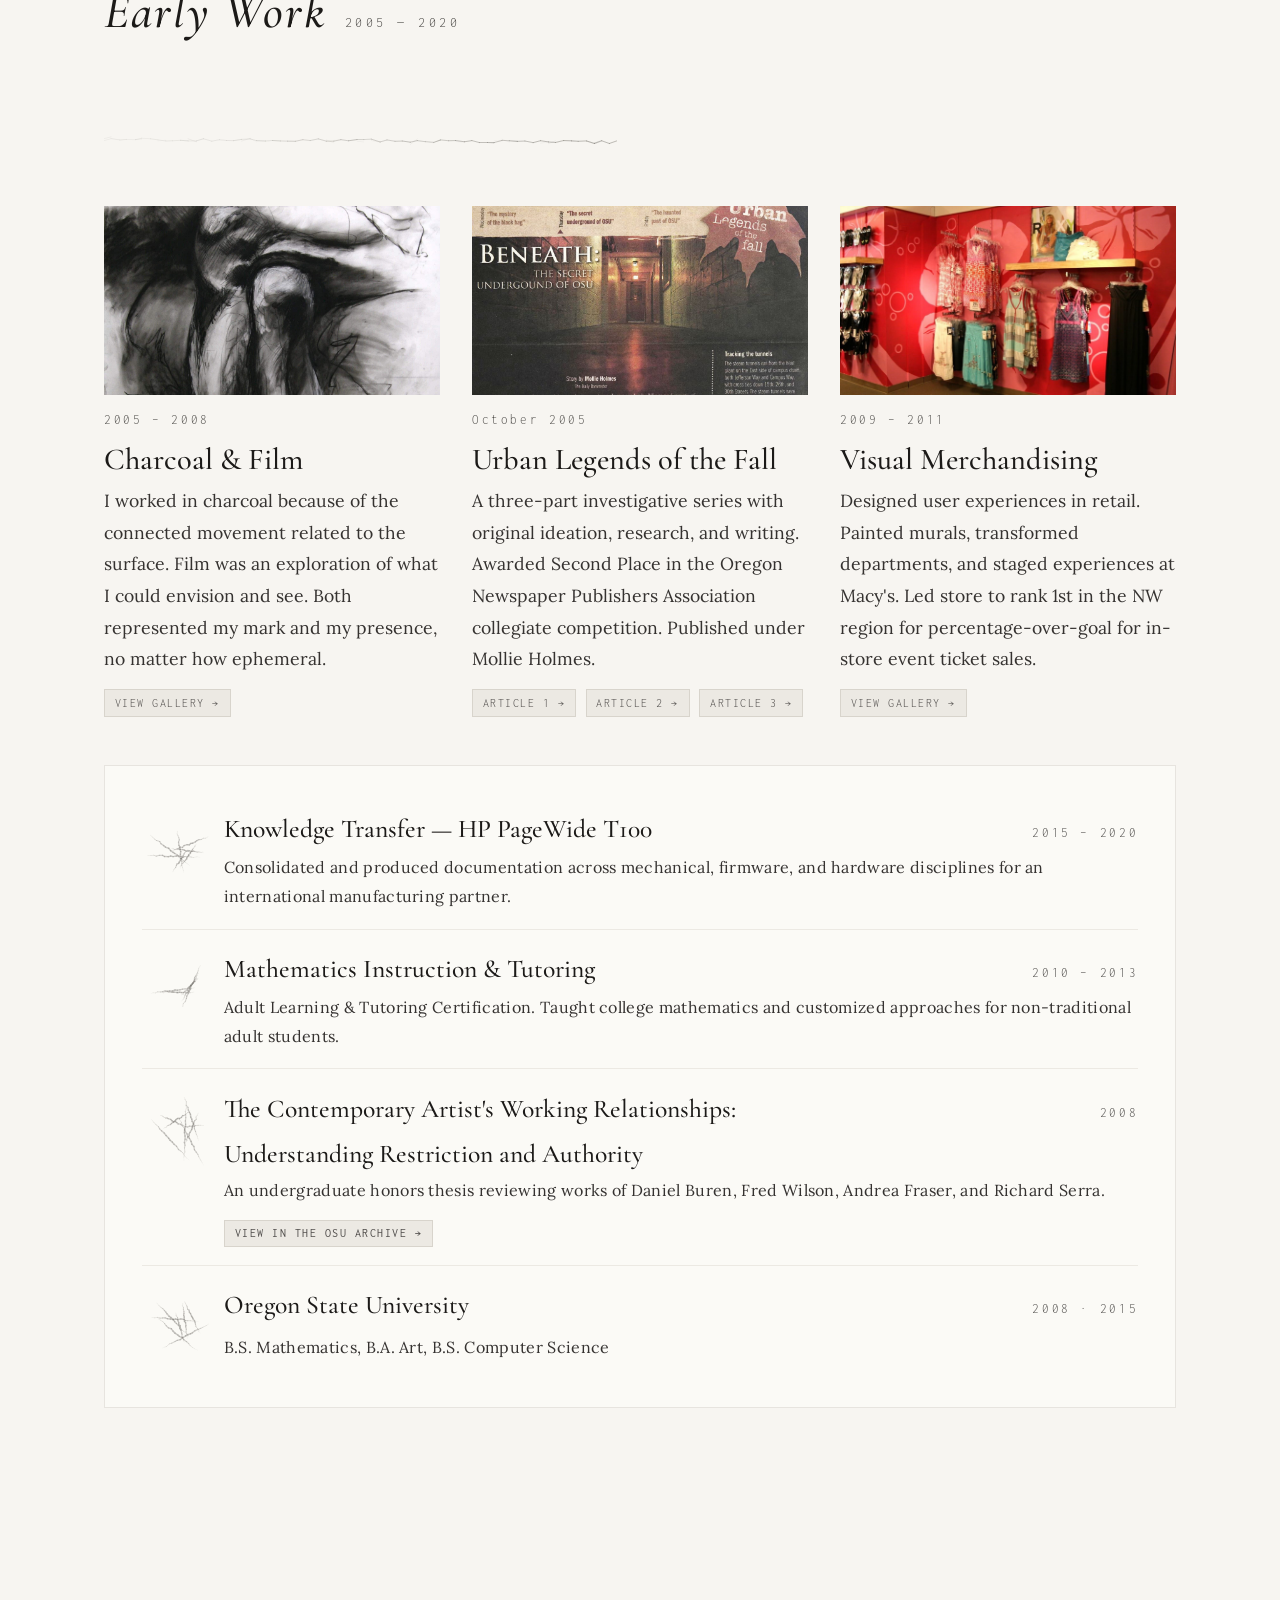
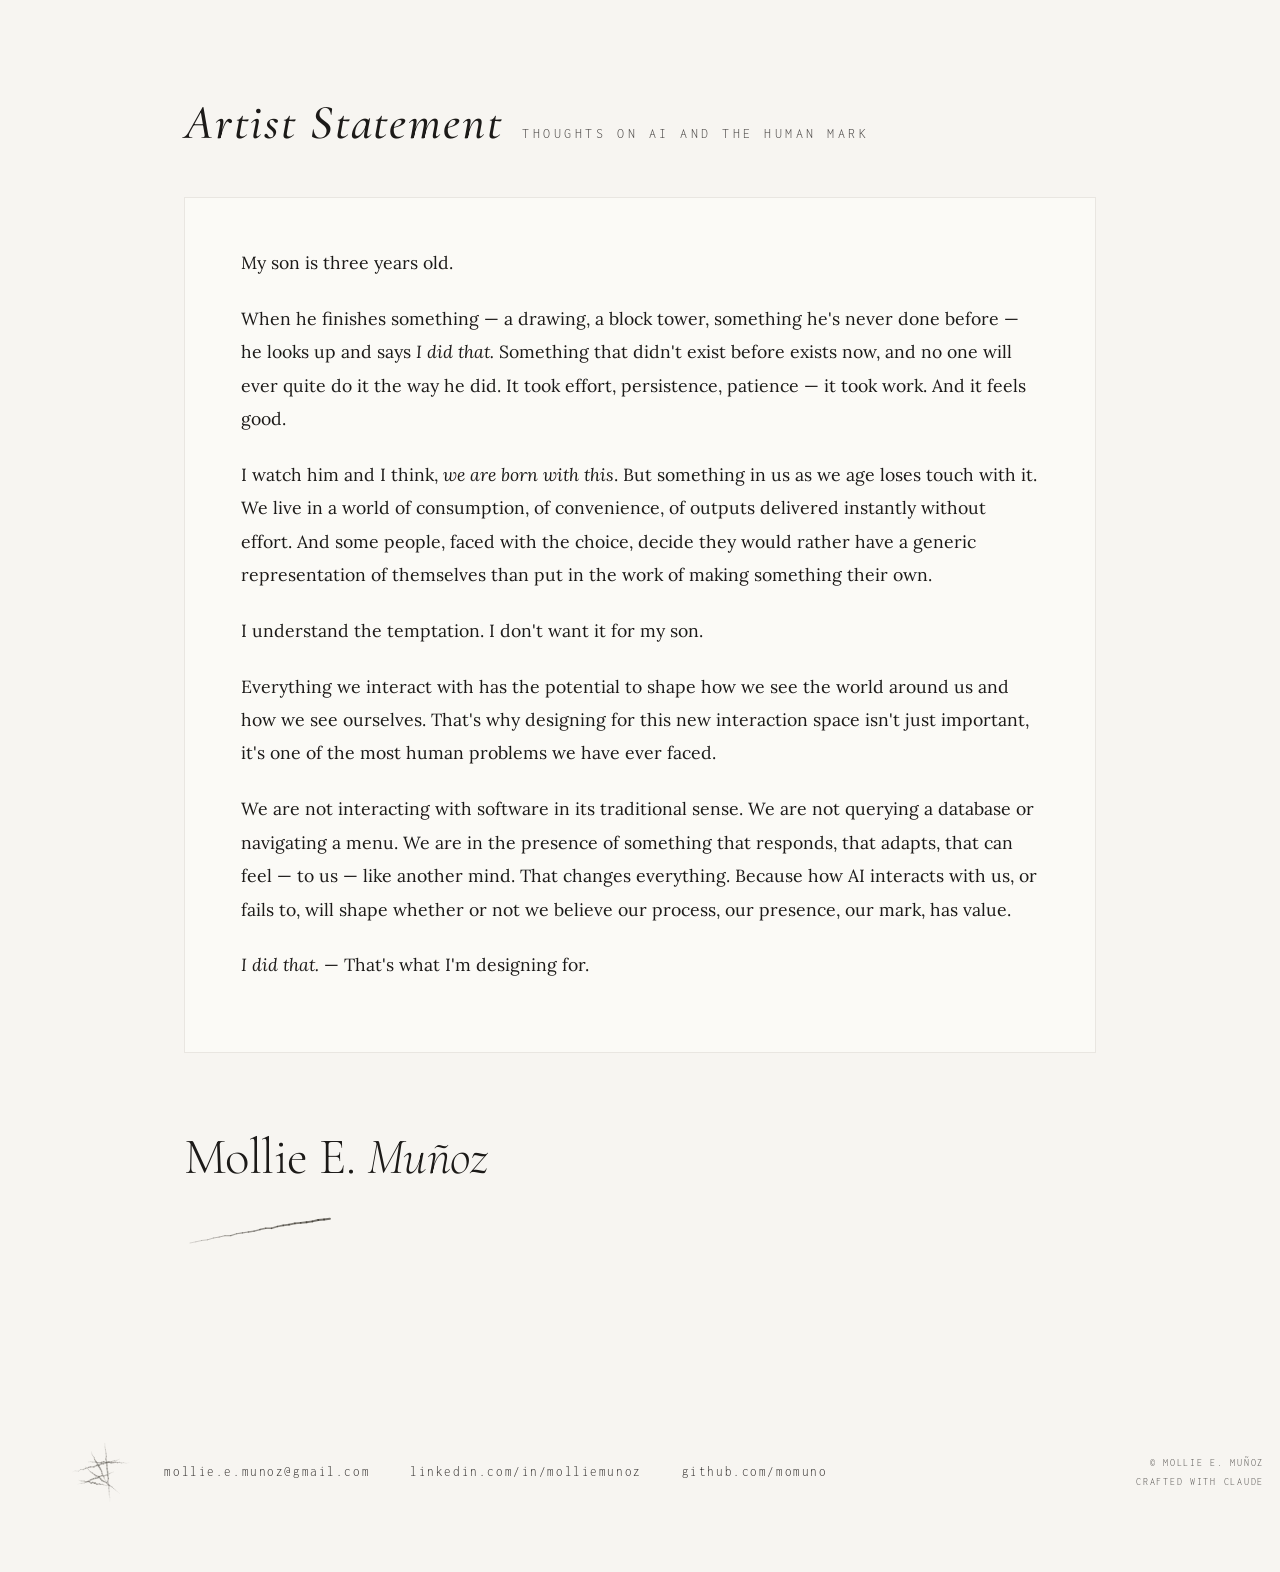
==== commit 3bc812f3: "wordsmithing" ====
--- a/index.html
+++ b/index.html
@@ -128,7 +128,7 @@
         <div class="entry-body">
           <p>Investigated how a document is decomposed, such that it can be built back up again using multiple sub-component prompts and text.</p>
           <p>The prototype was then extended to explore a chat-driven application. Agent tool calls replaced traditional user interactions such as clicks to accomplish desired outcomes.</p>
-          <p>Gradio was used as a prototyping trial. The trial confirmed Gradio wasn't the right fit — its MCP server didn't justify the overhead and the model had limited training on the framework.</p>
+          <p>Gradio was used as a prototyping trial, but wasn't the right fit. The model had limited training on the framework and deployment faced DOM differences.</p>
 <a href="https://github.com/momuno/recipe-tool/blob/main/apps/document-generator/README.md" class="entry-link" target="_blank" aria-label="View GitHub — Document Generator">View GitHub →</a>
         </div>
       </div>
@@ -251,7 +251,7 @@
           </div>
         </div>
         <div class="thumb-body">
-        I created a script that used Claude to generate divergent directions on a problem, then spin up new instances of Claude Code in separate terminals. Each one ran as a subprocess and created whatever artifact it chose to. The challenge was display — the form an artifact would take was unknown.
+        I created a script that used Claude Code to generate divergent directions on a problem, then spin up new instances in separate terminals. Each one ran as a subprocess and created whatever artifact it chose to. The challenge was display — the form an artifact would take was unknown.
         </div>
         <div class="thumb-action">
         <a href="https://github.com/momuno/parallel-prototype-testing" class="entry-link" target="_blank" aria-label="View on Github — Parallel Prototyping">View on Github → </a>
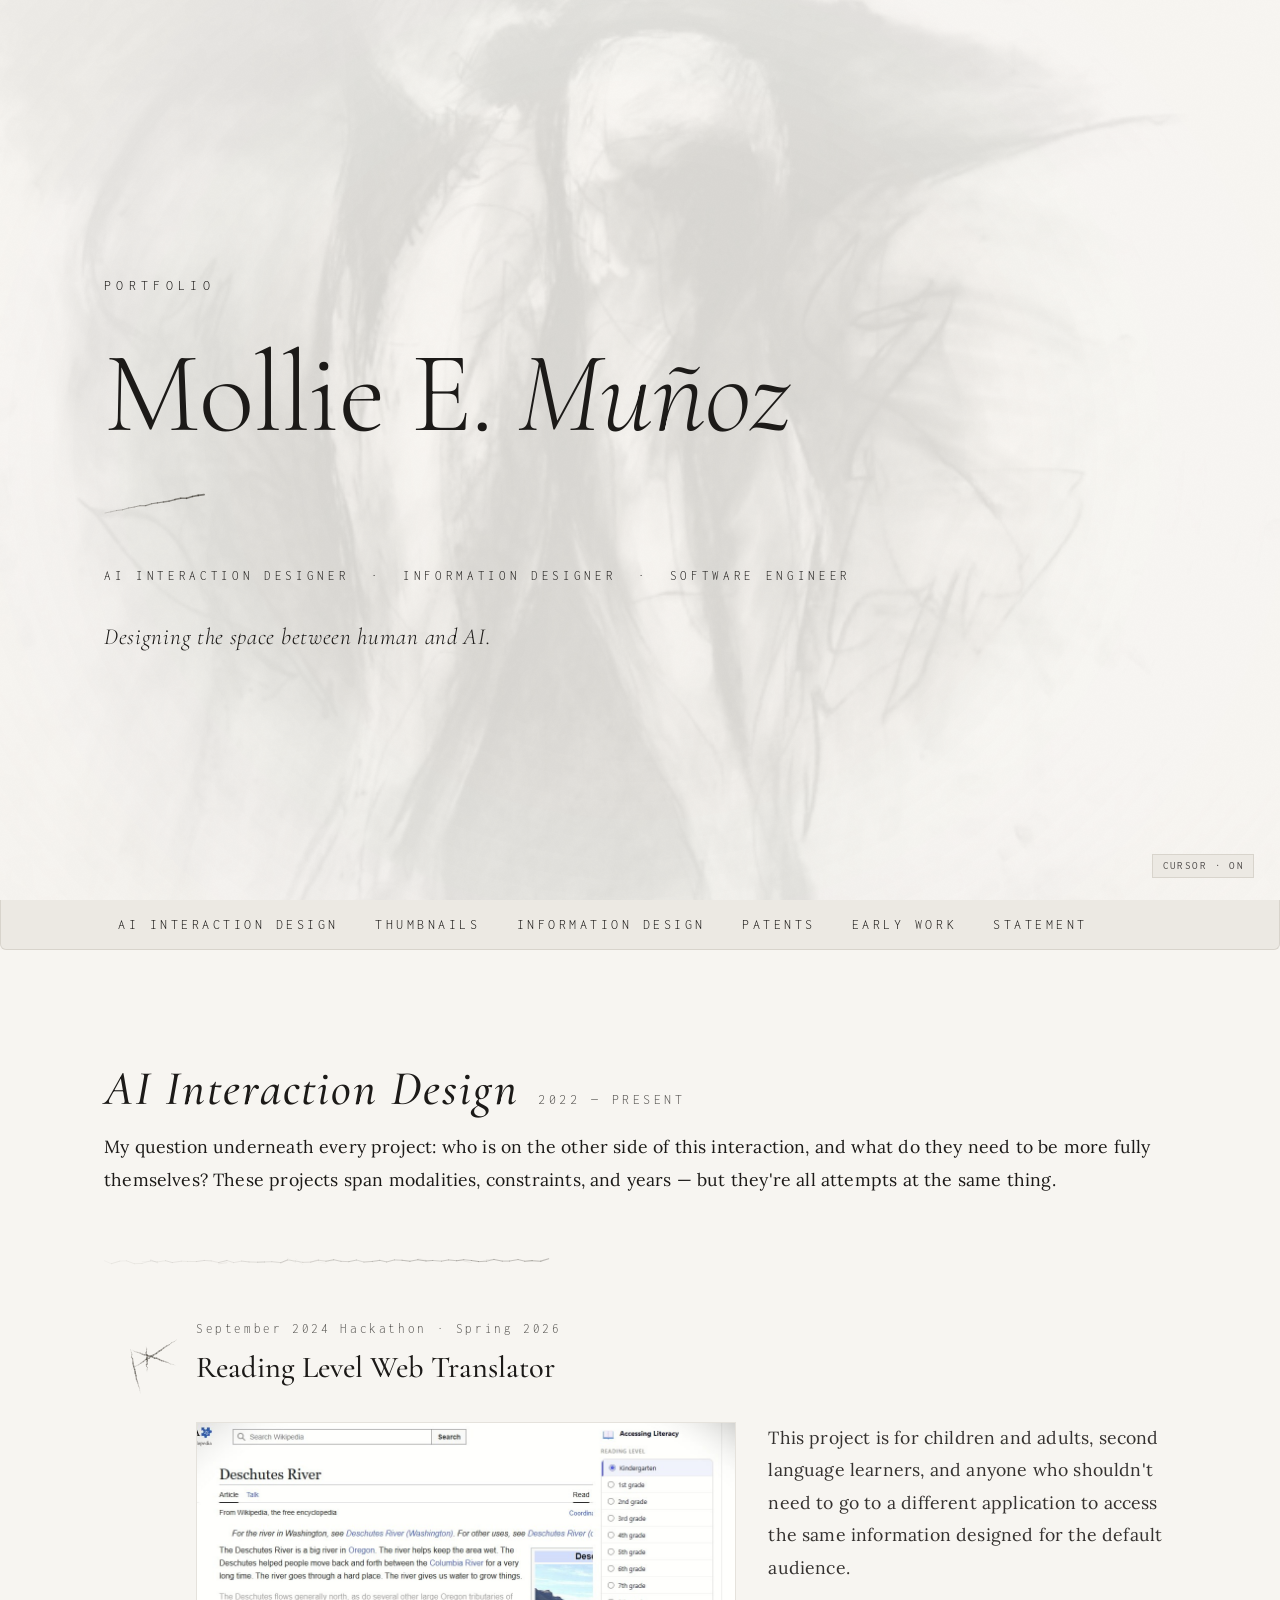
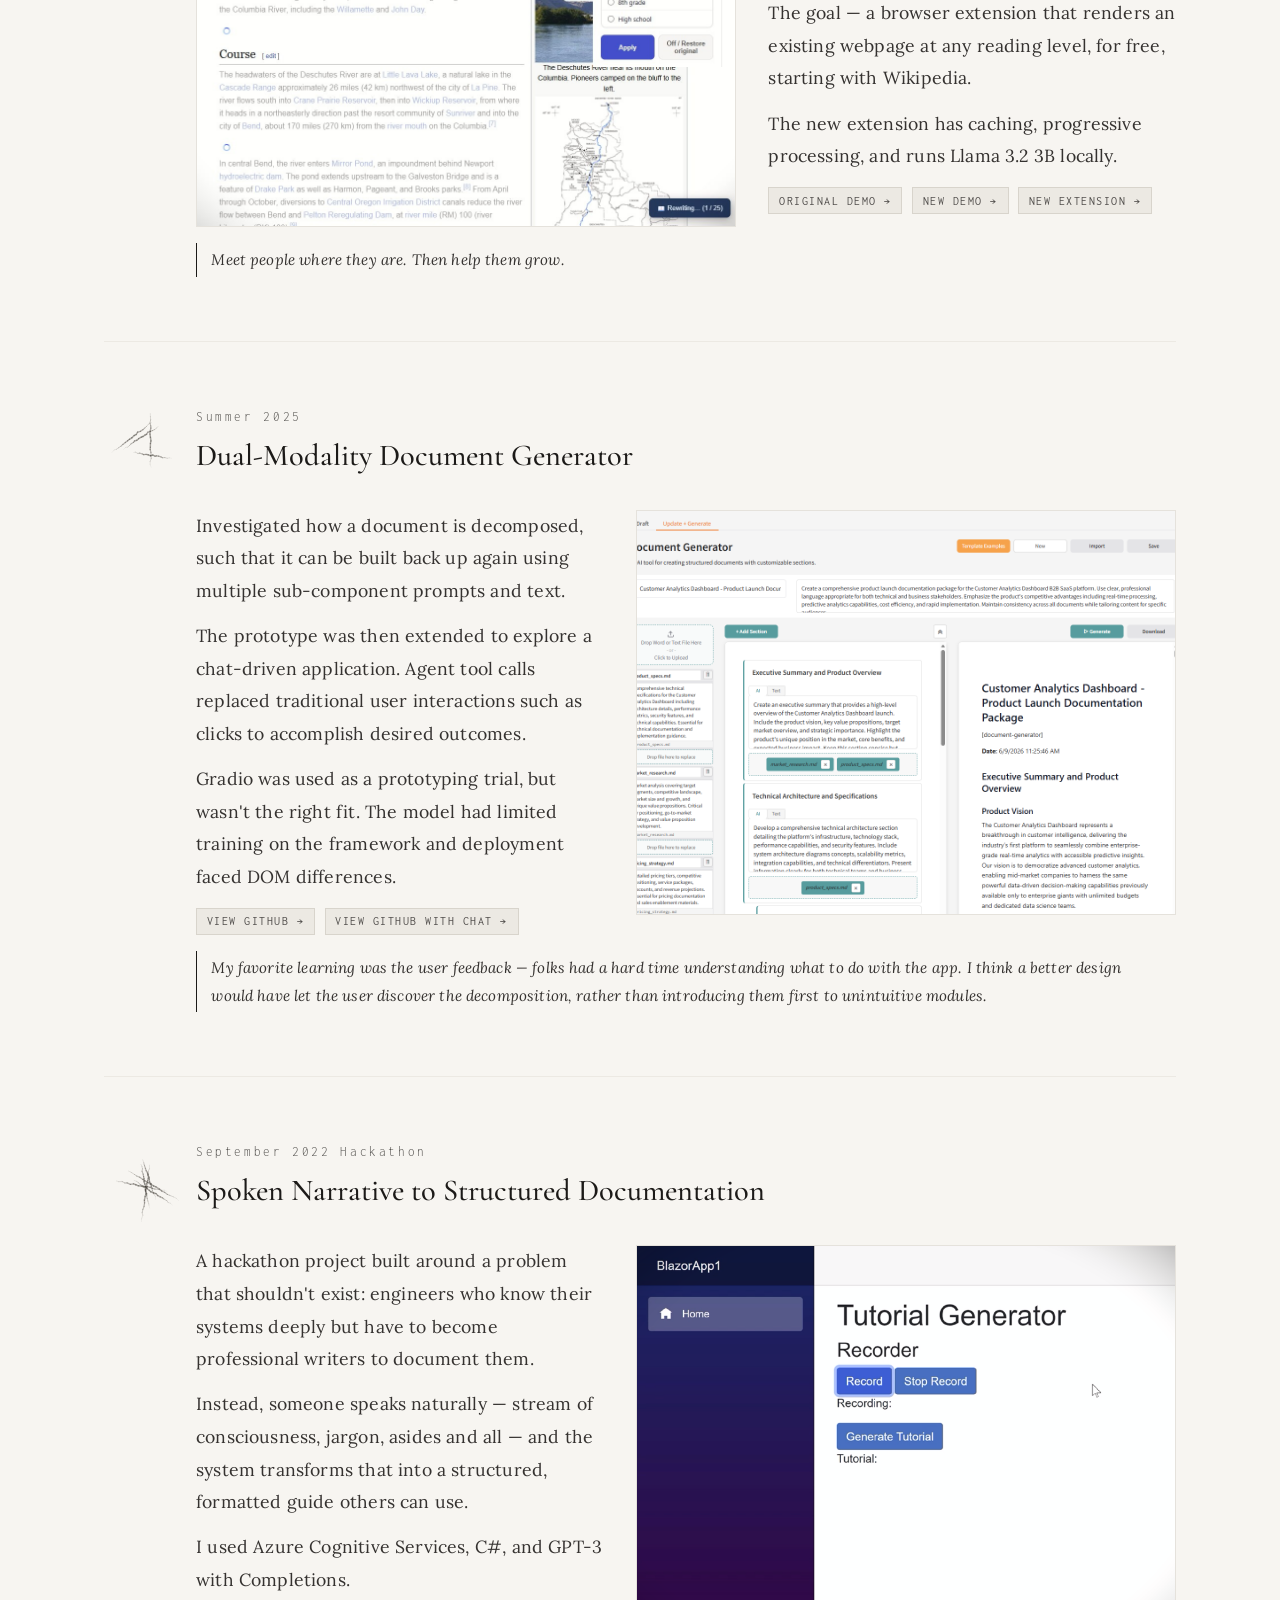
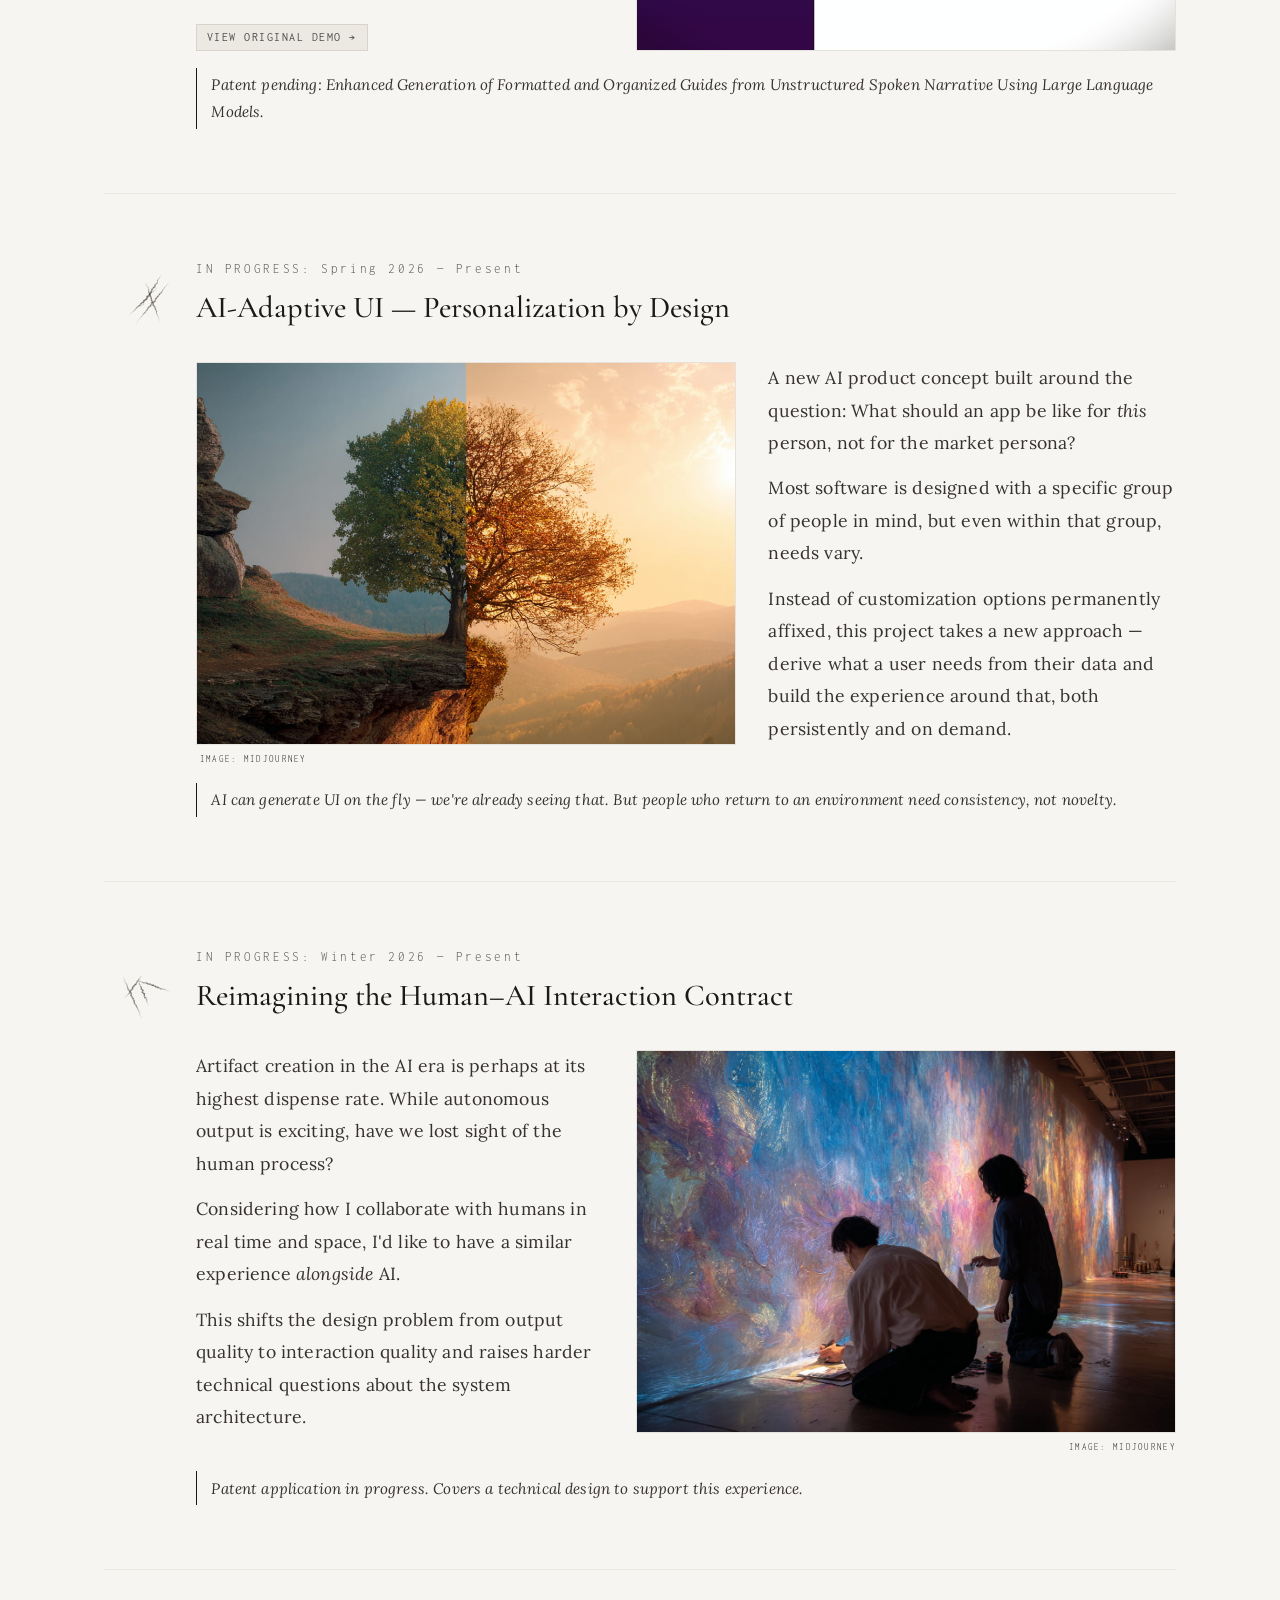
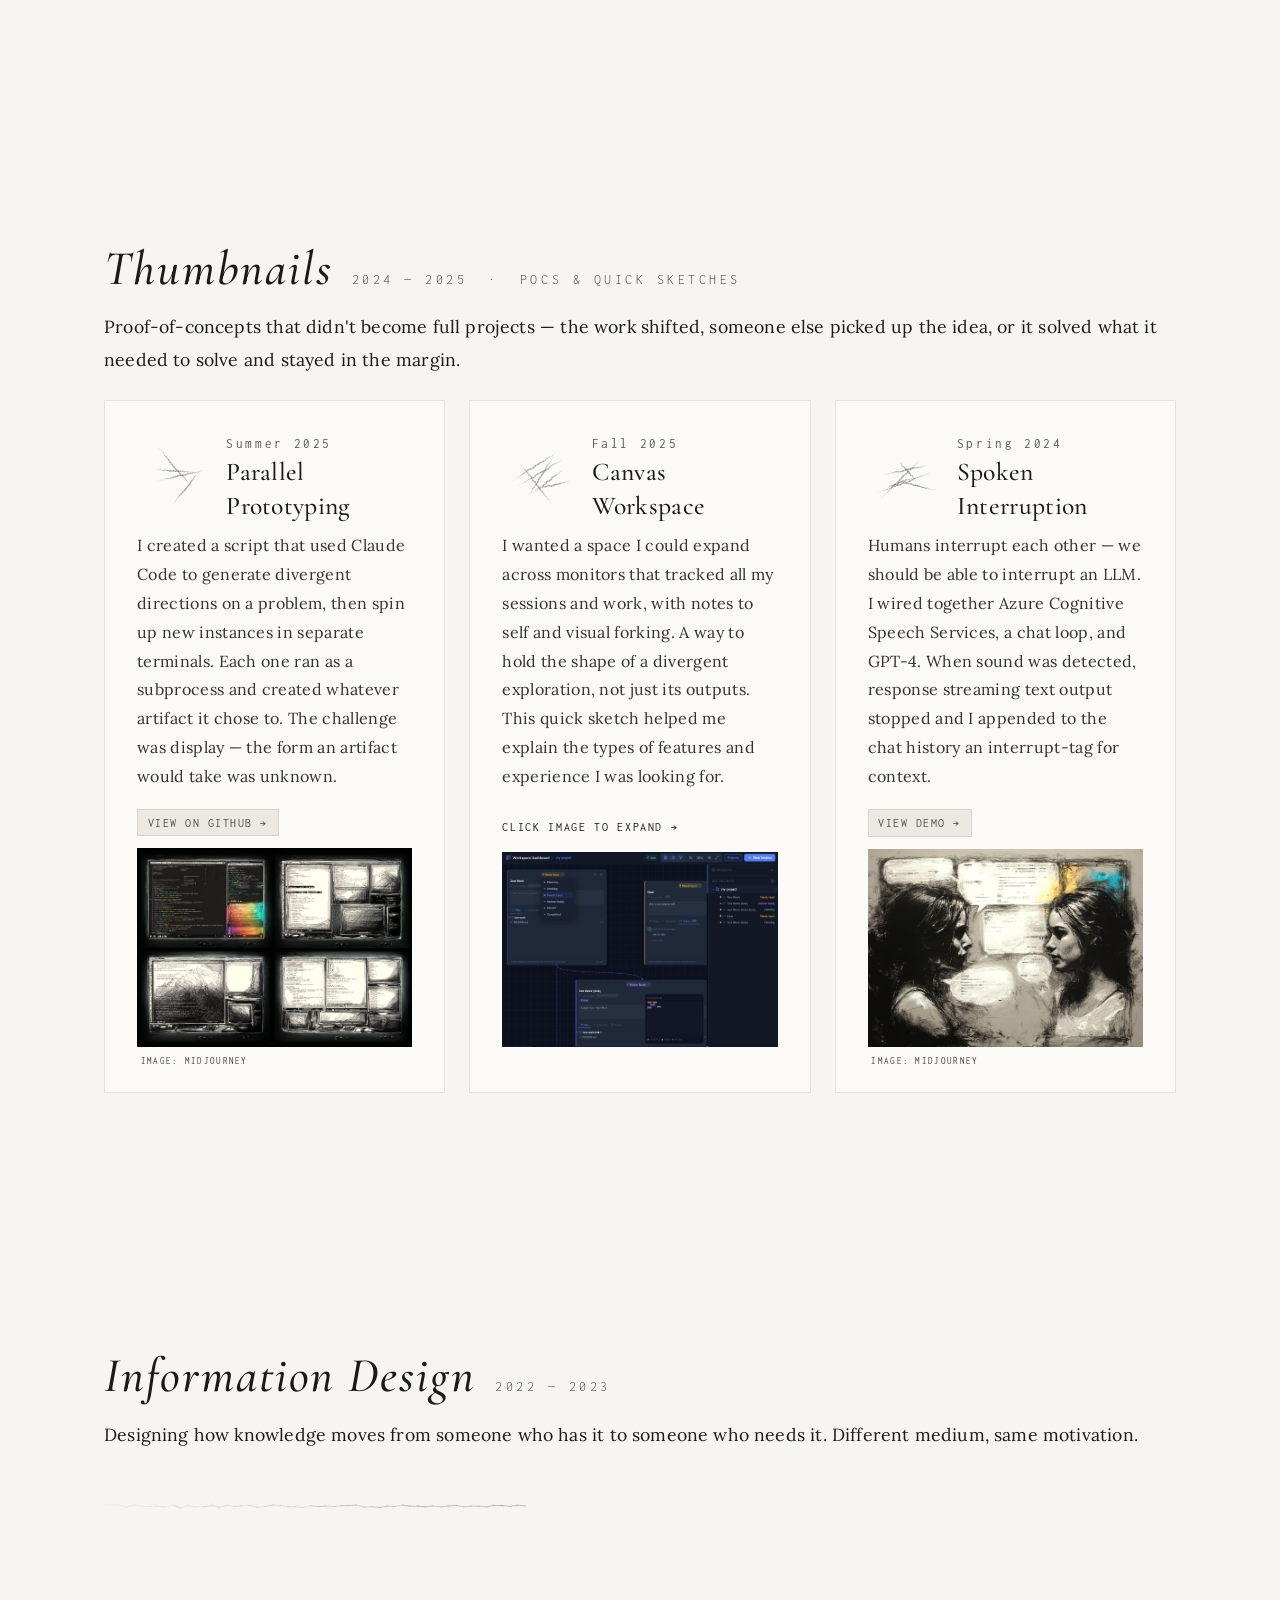
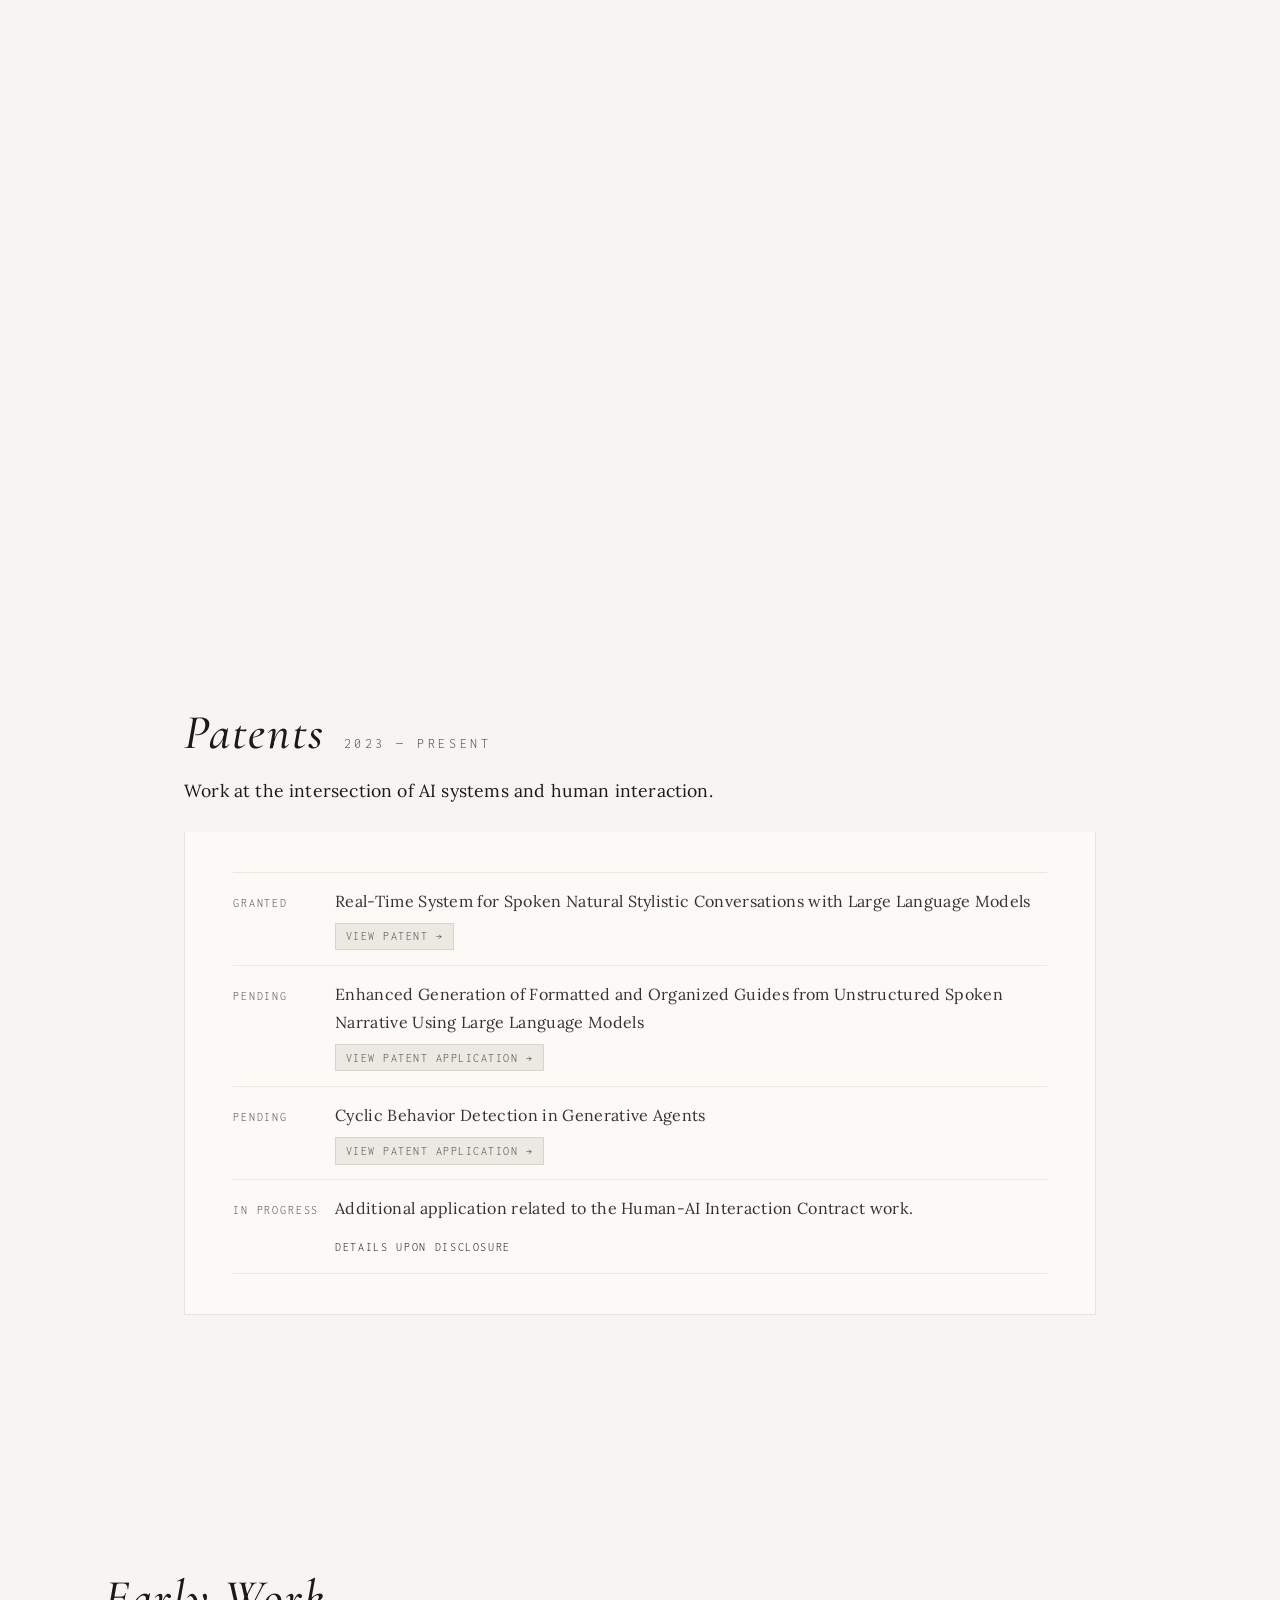
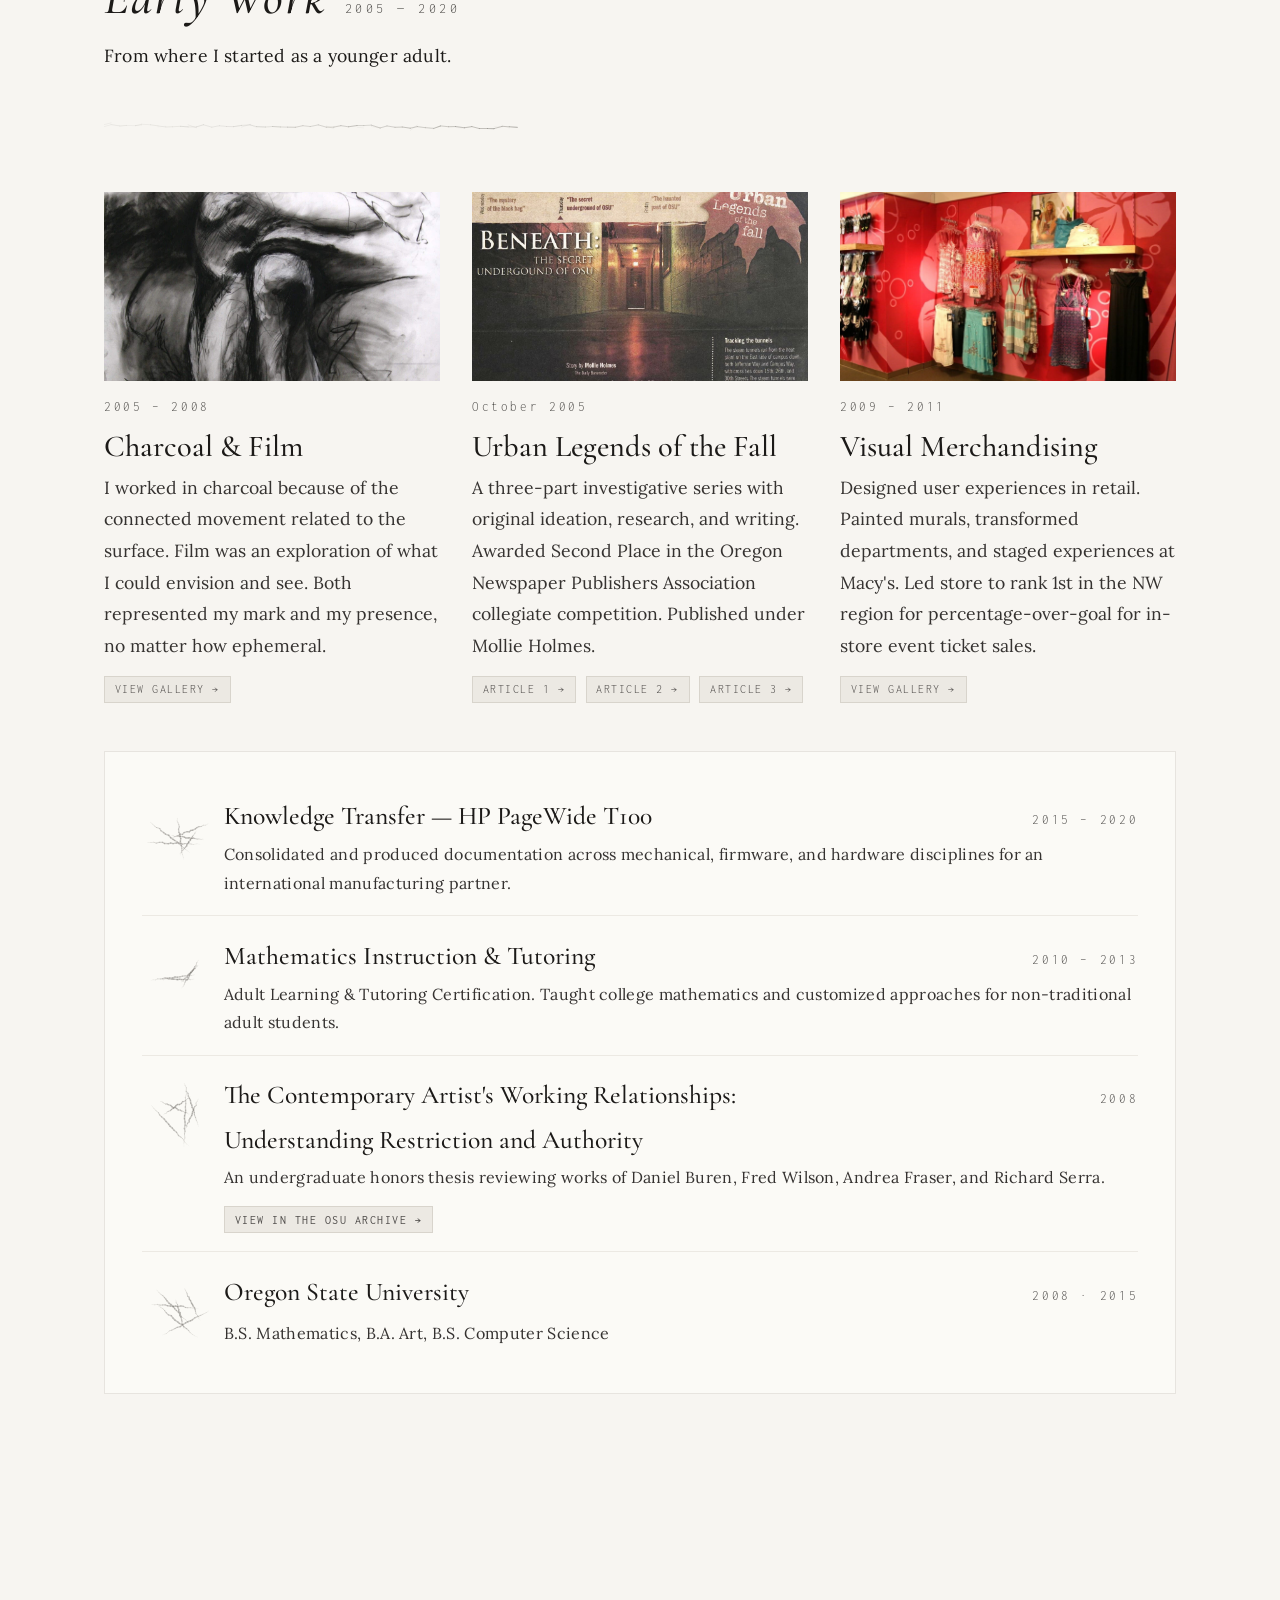
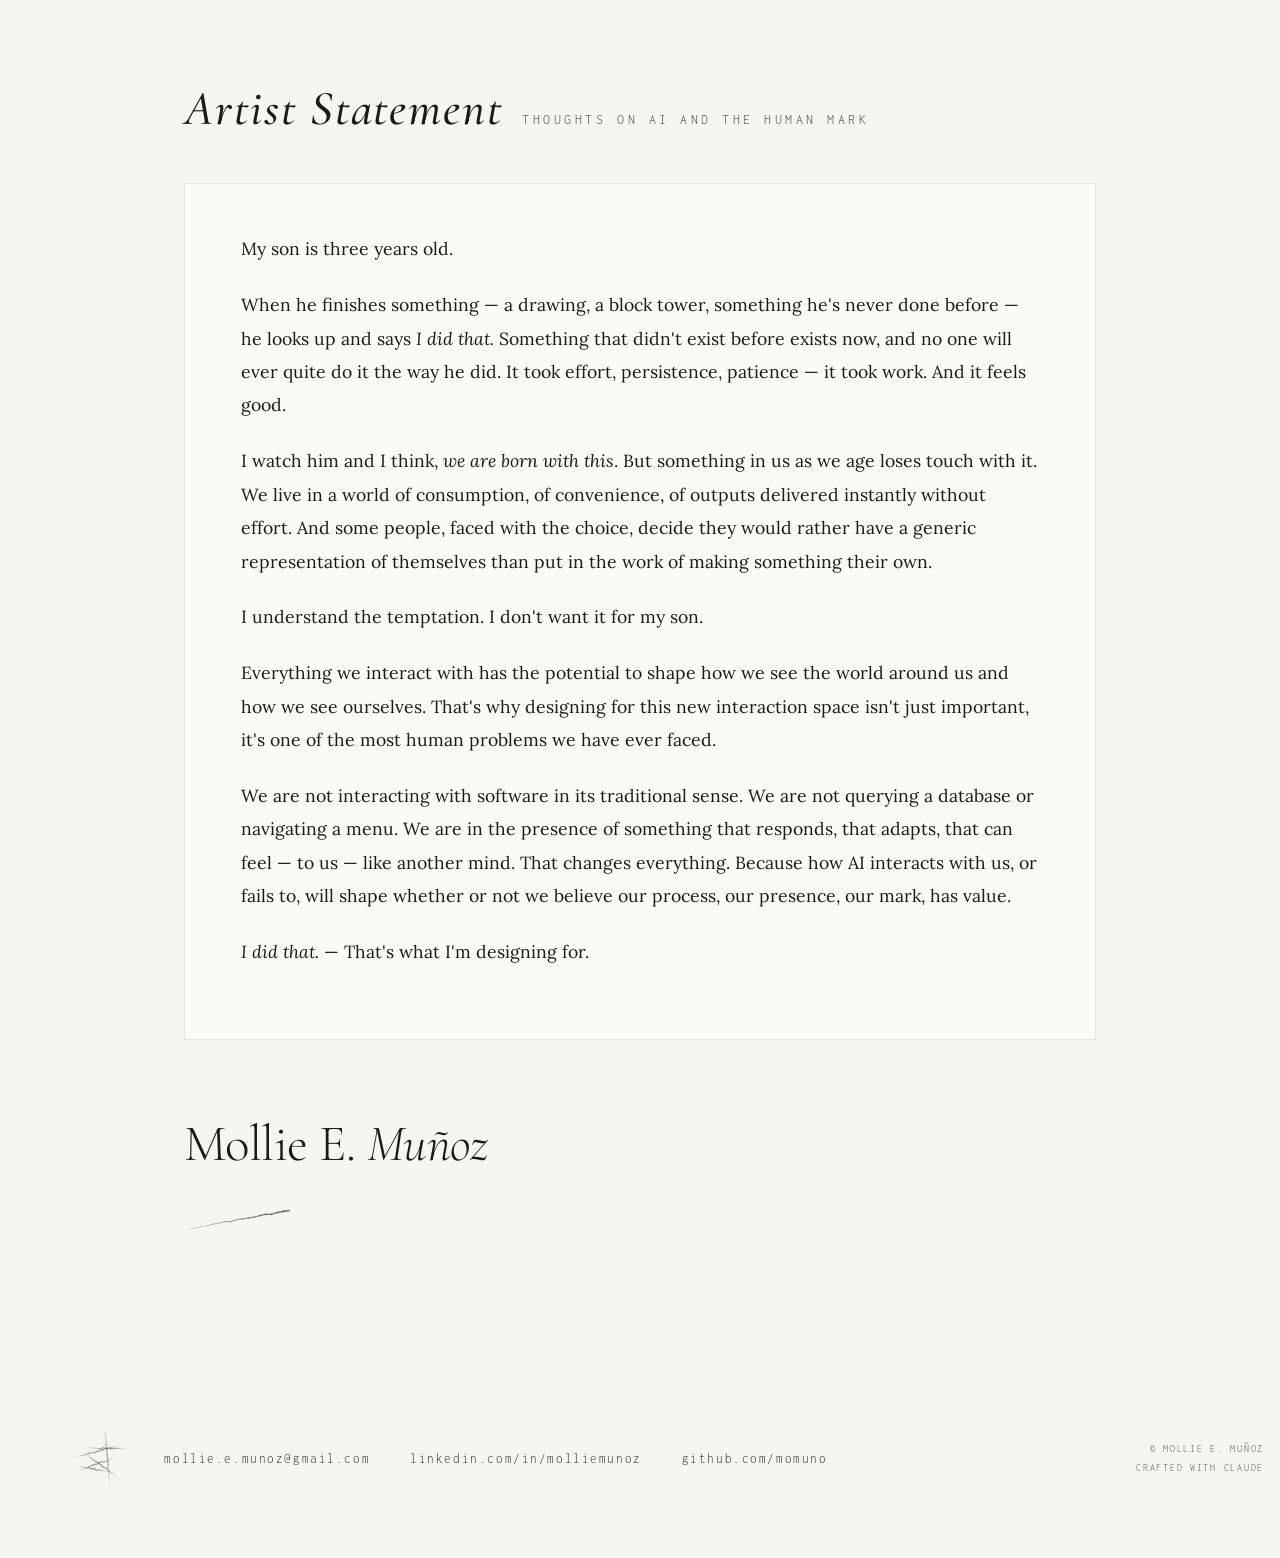
==== commit e9577fe1: "Add doc gen with chat link" ====
--- a/index.html
+++ b/index.html
@@ -129,8 +129,11 @@
           <p>Investigated how a document is decomposed, such that it can be built back up again using multiple sub-component prompts and text.</p>
           <p>The prototype was then extended to explore a chat-driven application. Agent tool calls replaced traditional user interactions such as clicks to accomplish desired outcomes.</p>
           <p>Gradio was used as a prototyping trial, but wasn't the right fit. The model had limited training on the framework and deployment faced DOM differences.</p>
-<a href="https://github.com/momuno/recipe-tool/blob/main/apps/document-generator/README.md" class="entry-link" target="_blank" aria-label="View GitHub — Document Generator">View GitHub →</a>
-        </div>
+          <div class="link-row">
+            <a href="https://github.com/momuno/recipe-tool/blob/main/apps/document-generator/README.md" class="entry-link" target="_blank" aria-label="View GitHub — Document Generator">View GitHub →</a>
+            <a href="https://github.com/momuno/recipe-tool/tree/main/apps/document-generator-with-chat/README.md" class="entry-link" target="_blank" aria-label="View GitHub — Document Generator with Chat">View GitHub with Chat →</a>
+          </div>
+        </div> 
       </div>
       <div class="reflection">
         My favorite learning was the user feedback — folks had a hard time understanding what to do with the app. I think a better design would have let the user discover the decomposition, rather than introducing them first to unintuitive modules.
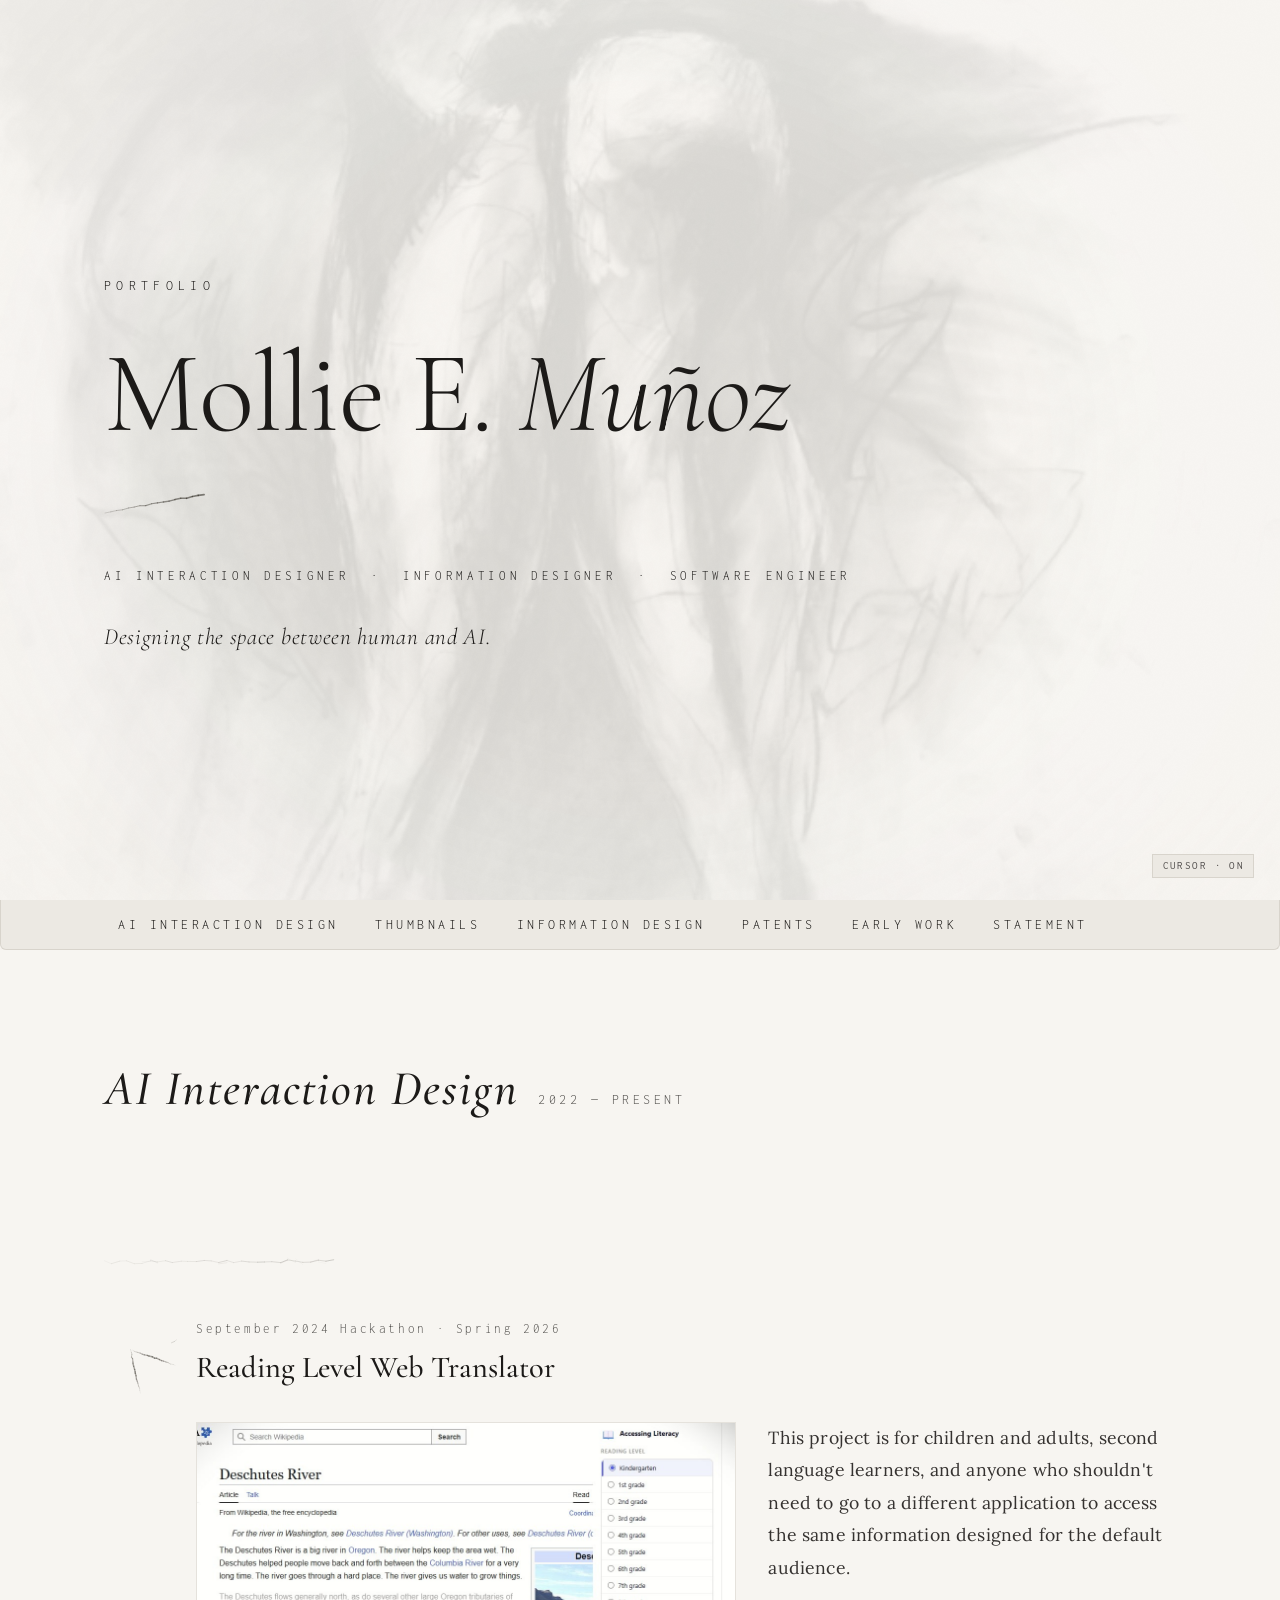
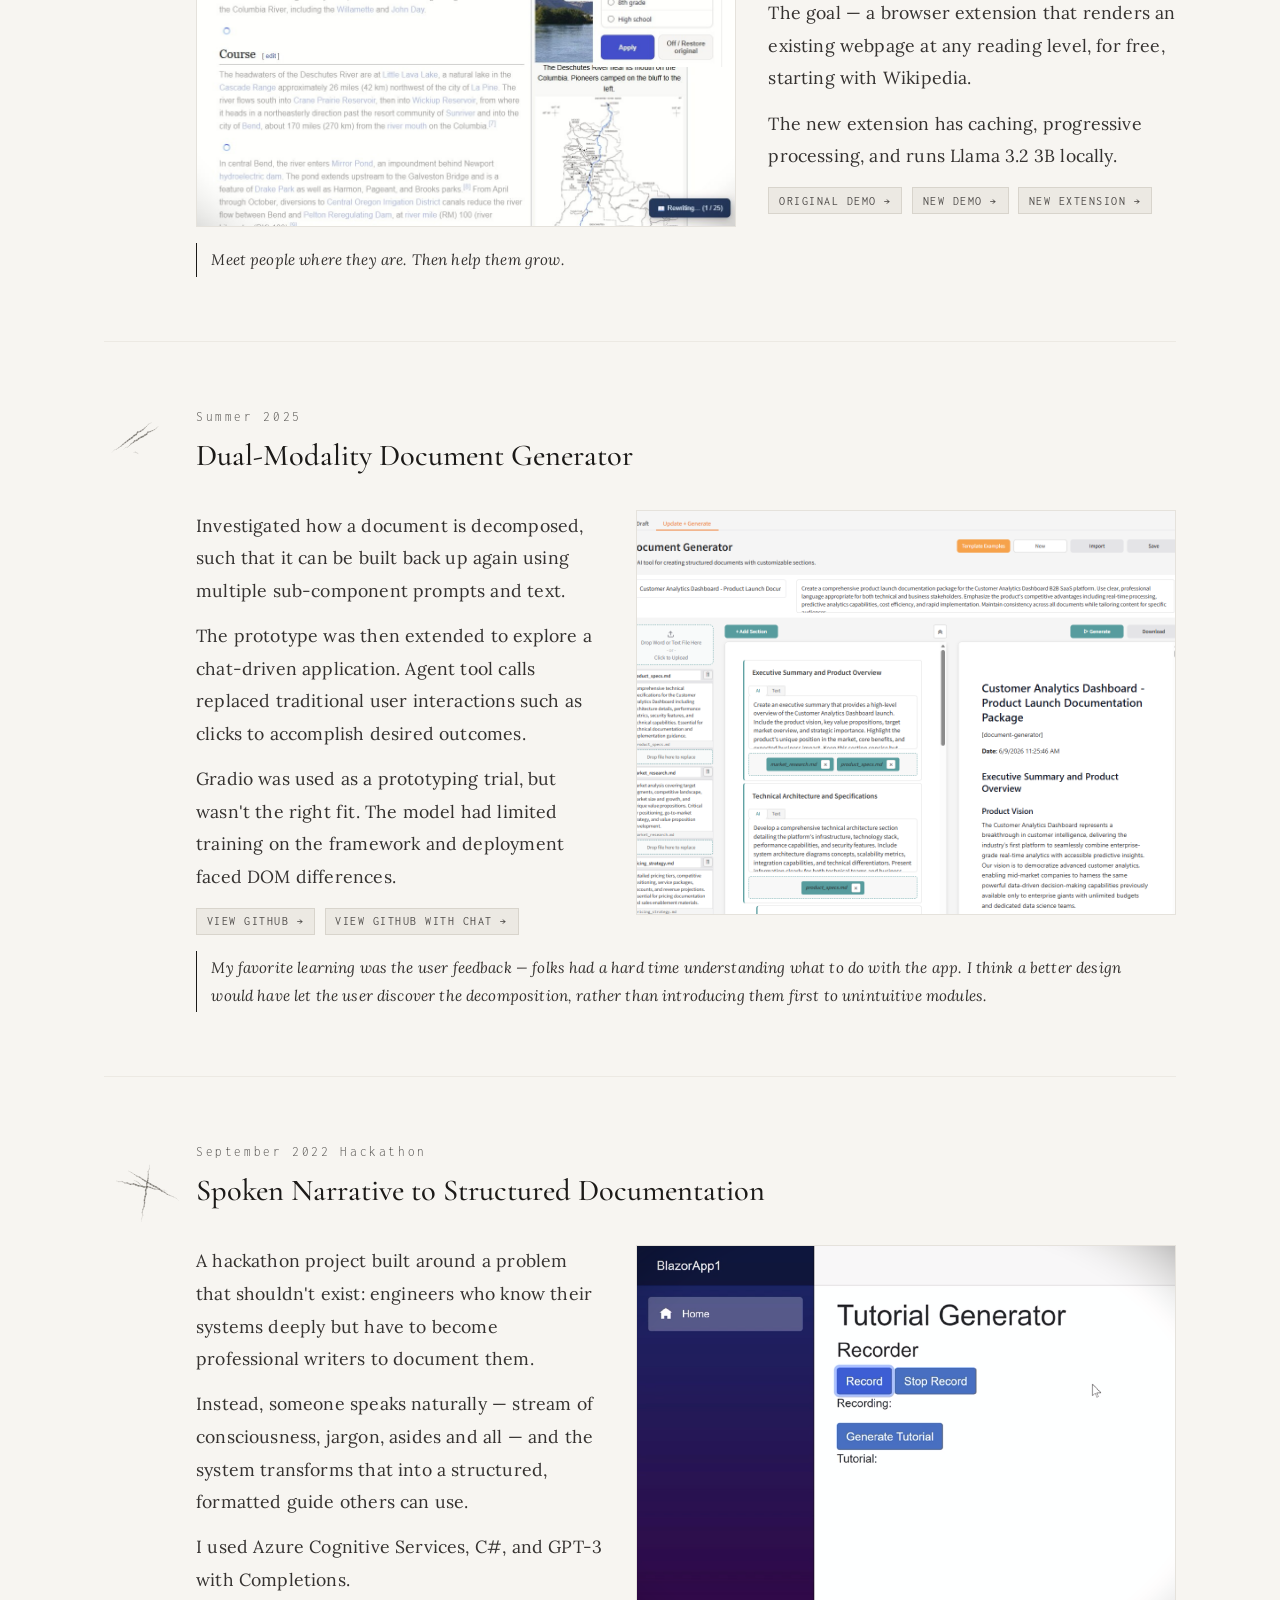
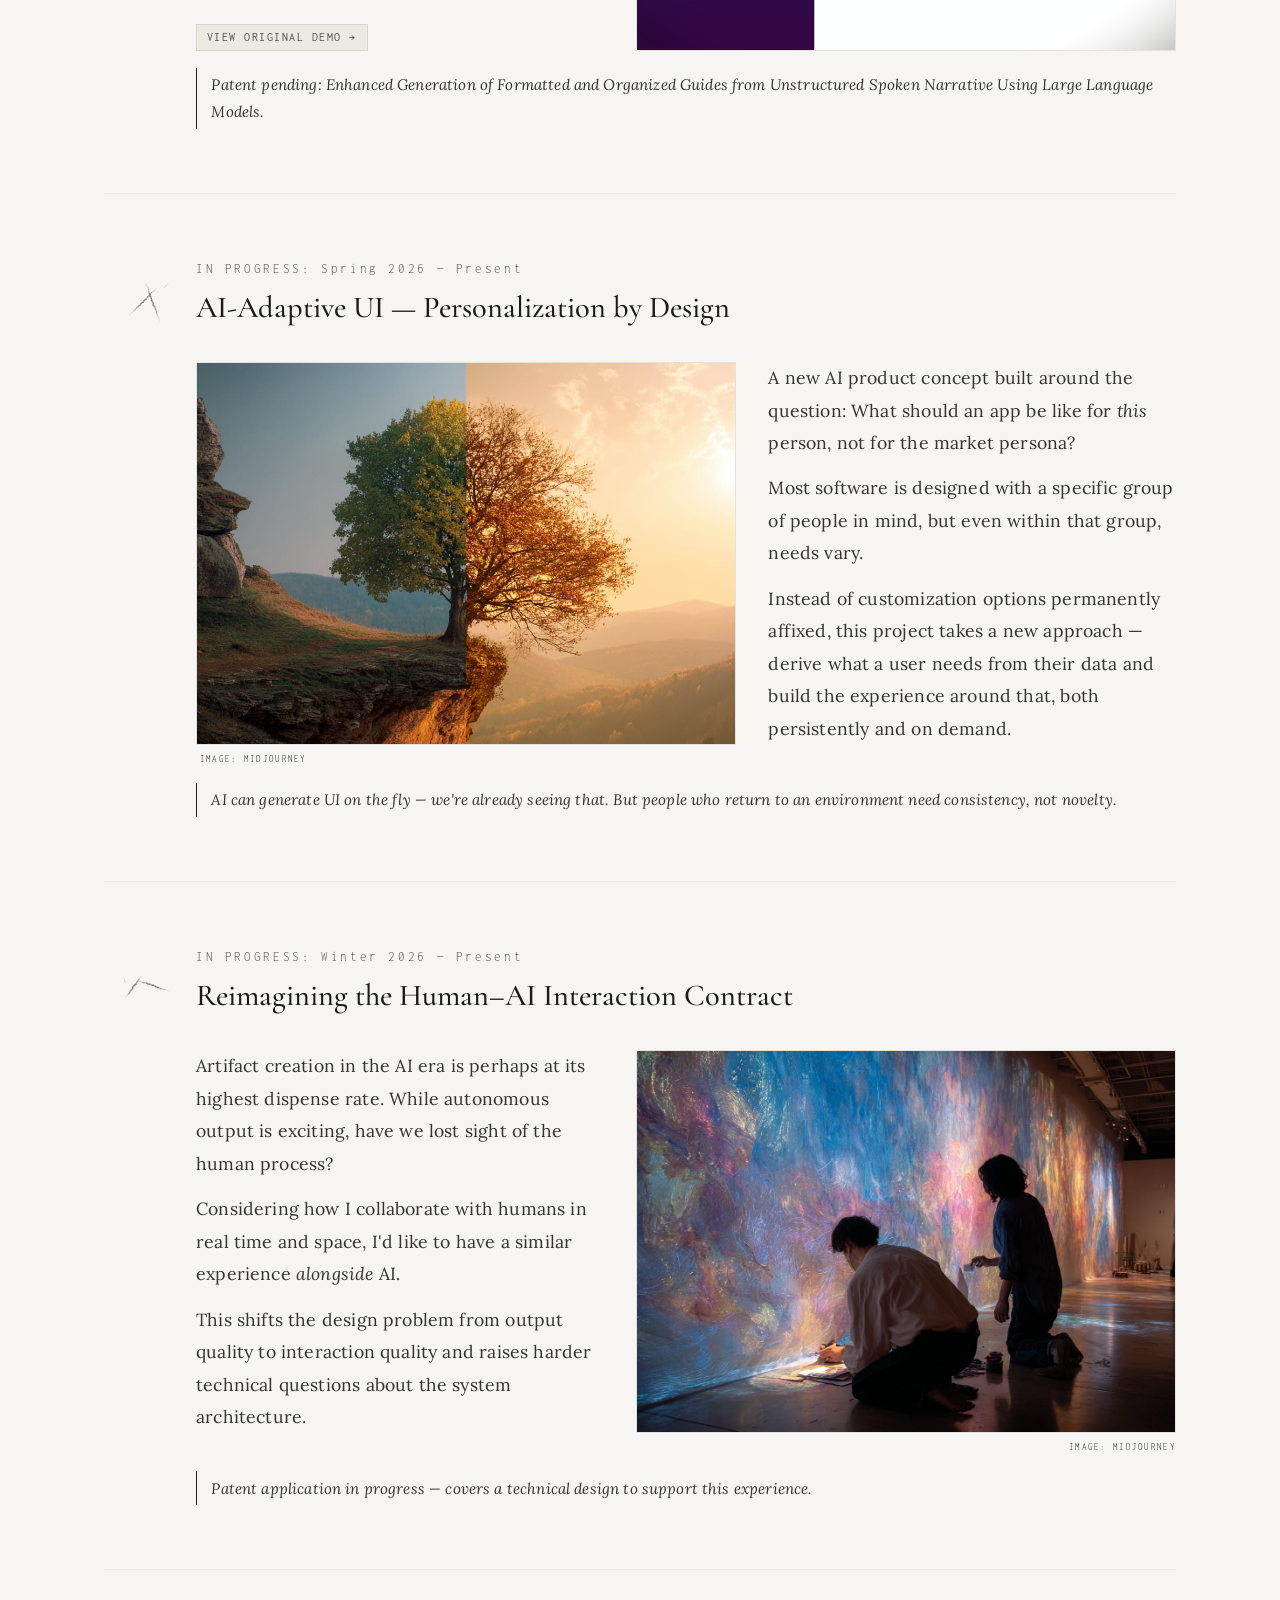
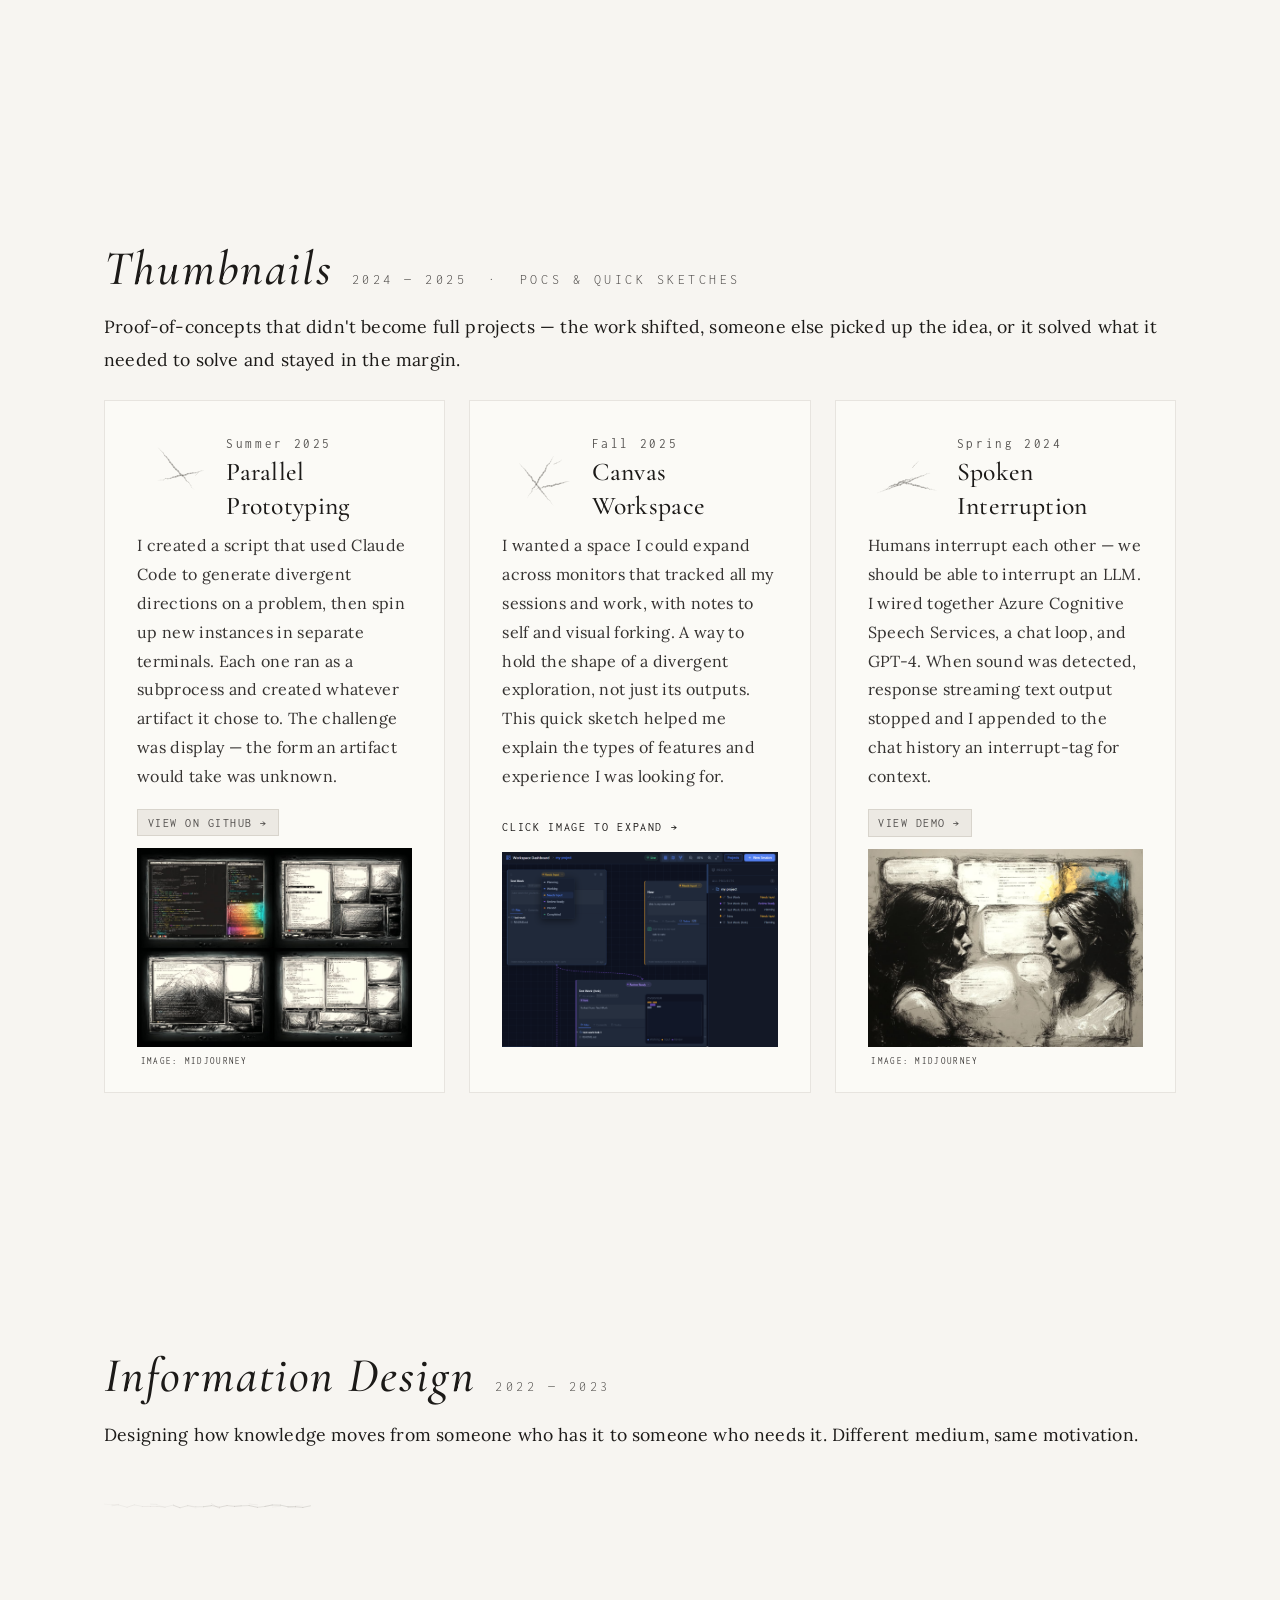
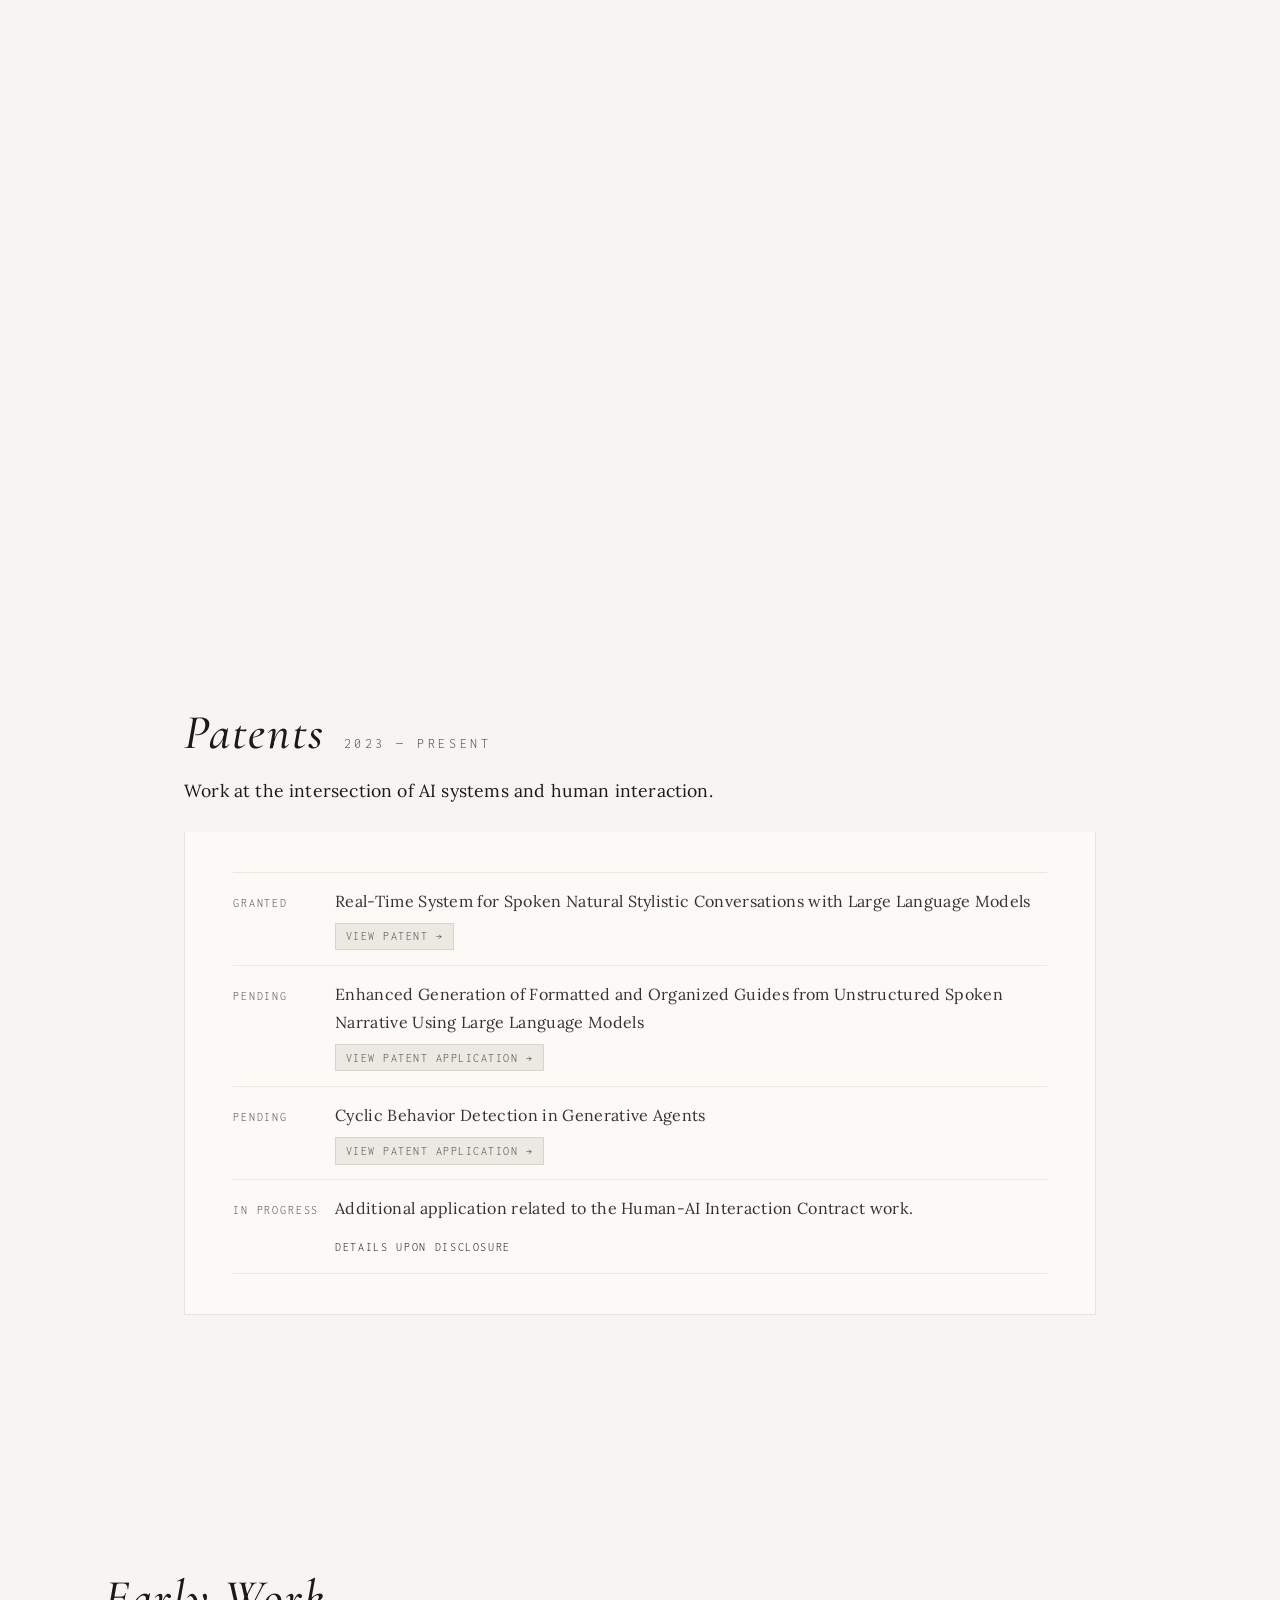
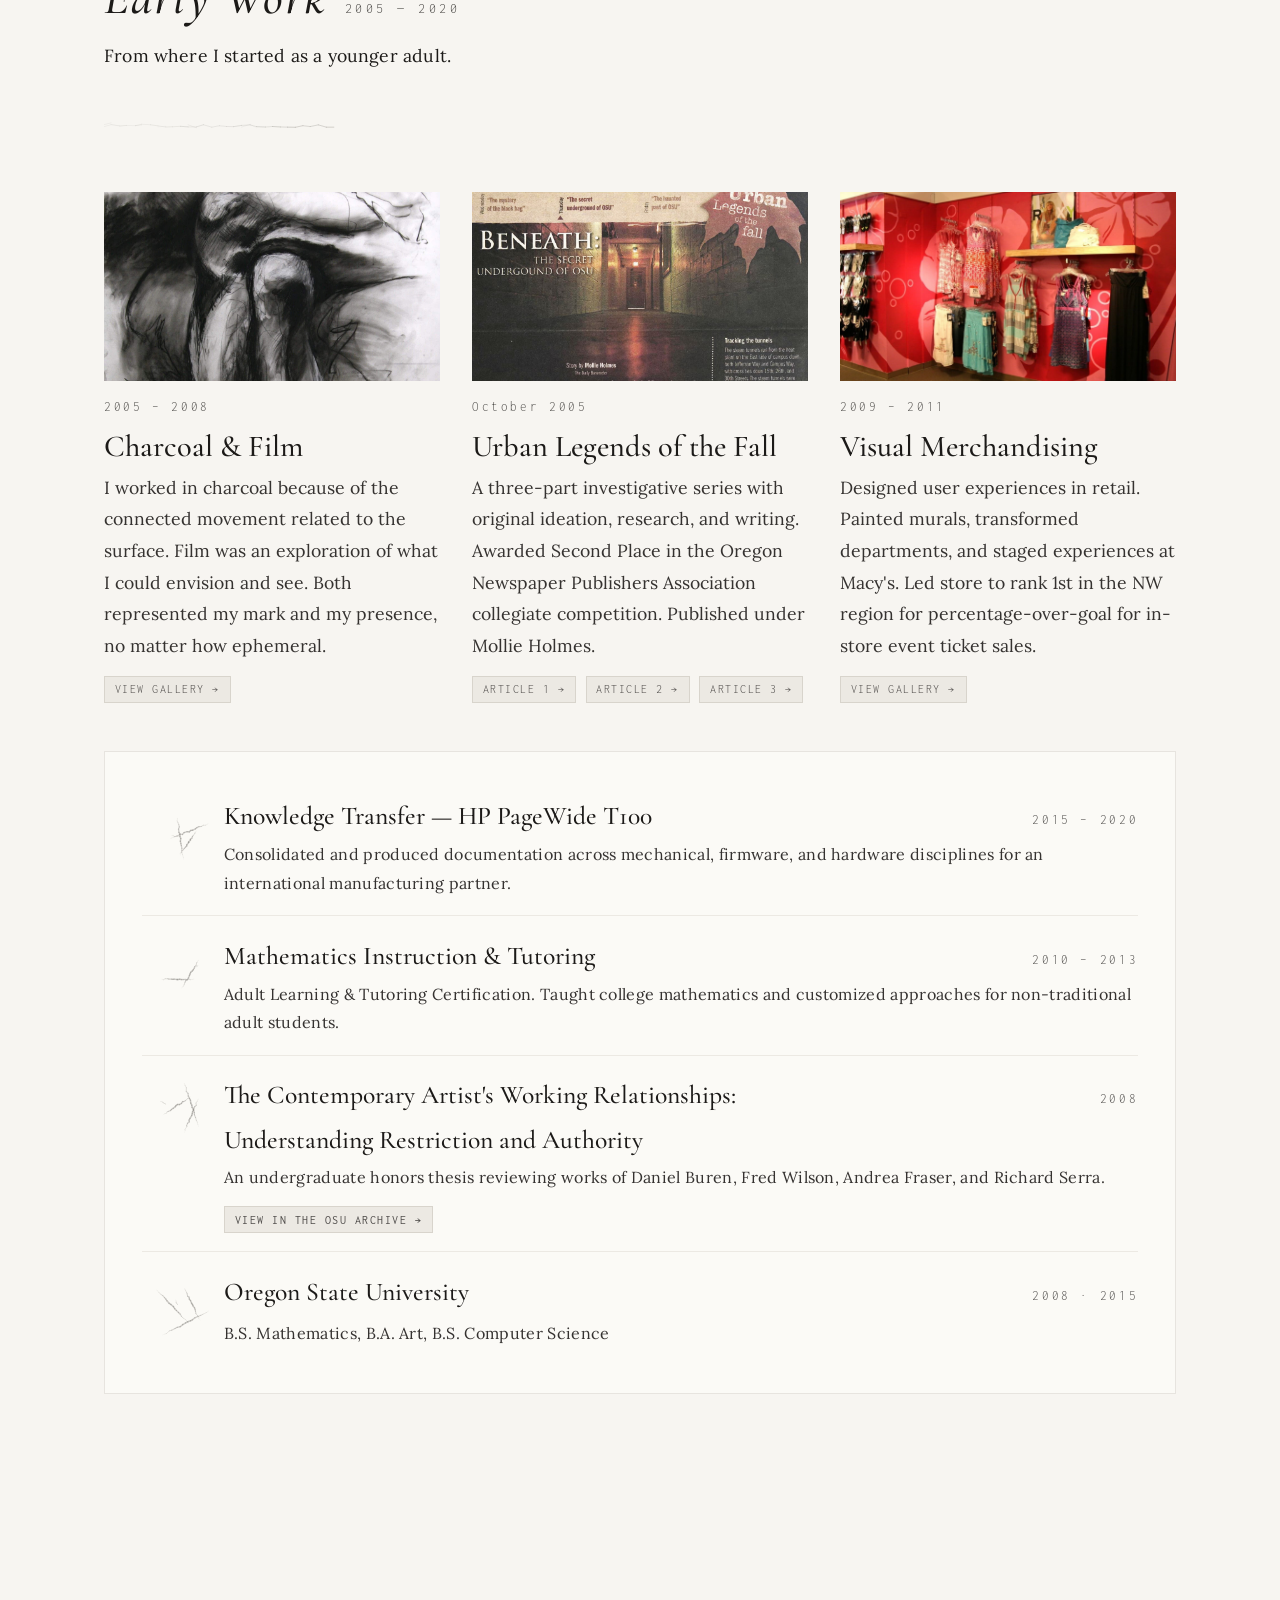
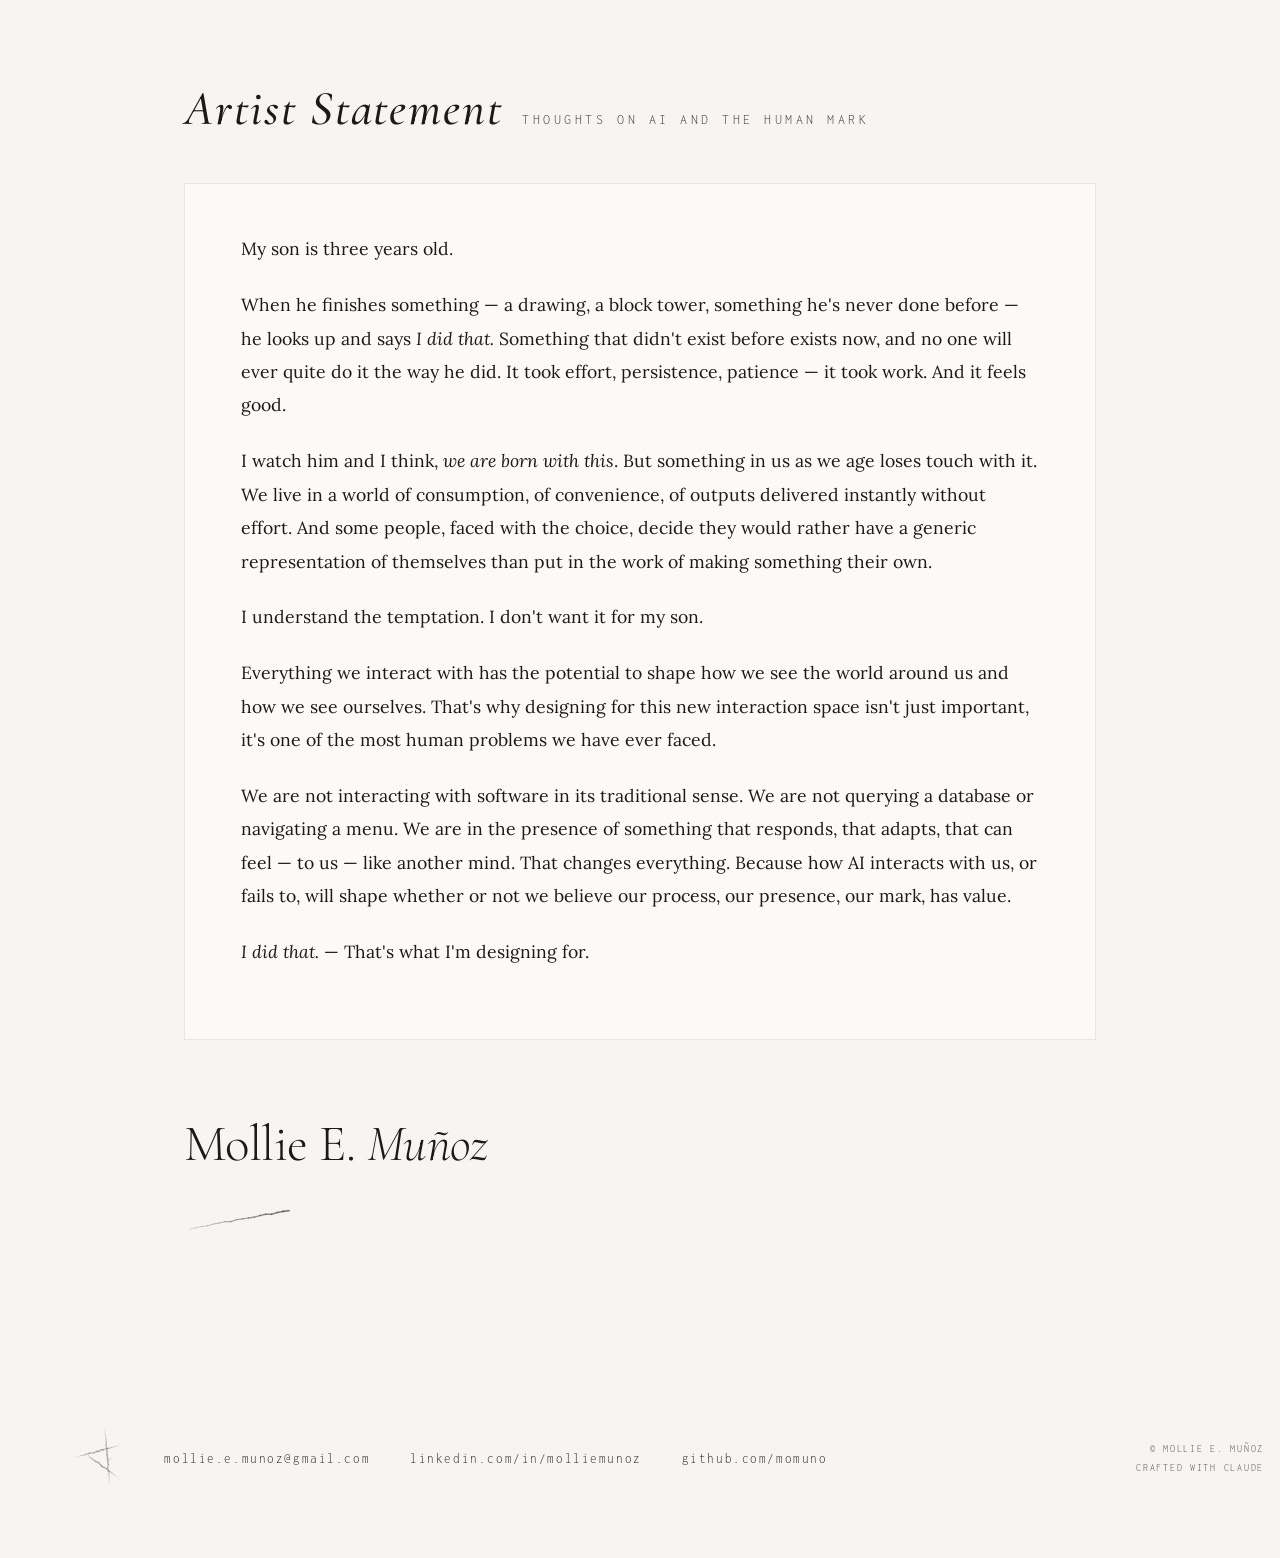
==== commit 0d04a3b6: "wordsmith" ====
--- a/index.html
+++ b/index.html
@@ -223,7 +223,7 @@
         </div>
       </div>
       <div class="reflection">
-        Patent application in progress. Covers a technical design to support this experience.
+        Patent application in progress — covers a technical design to support this experience.
       </div>
     </div>
   </div>
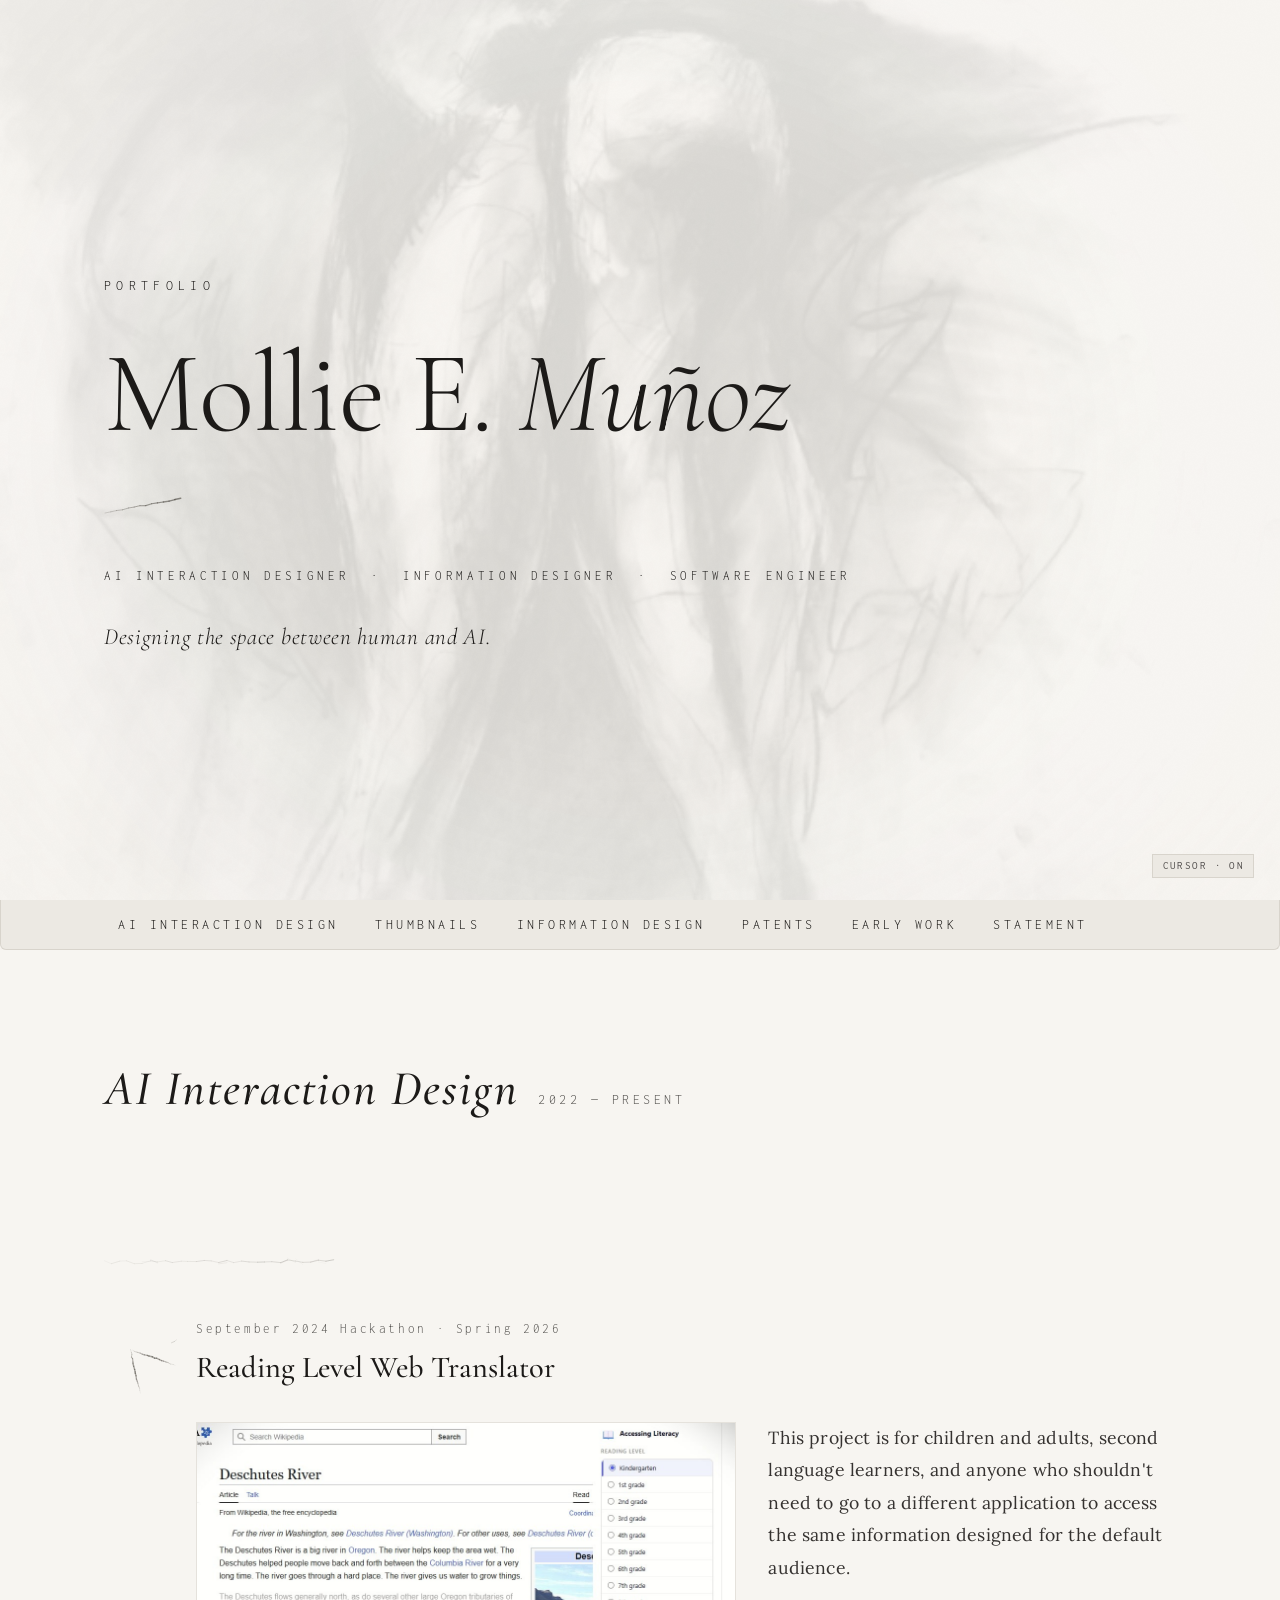
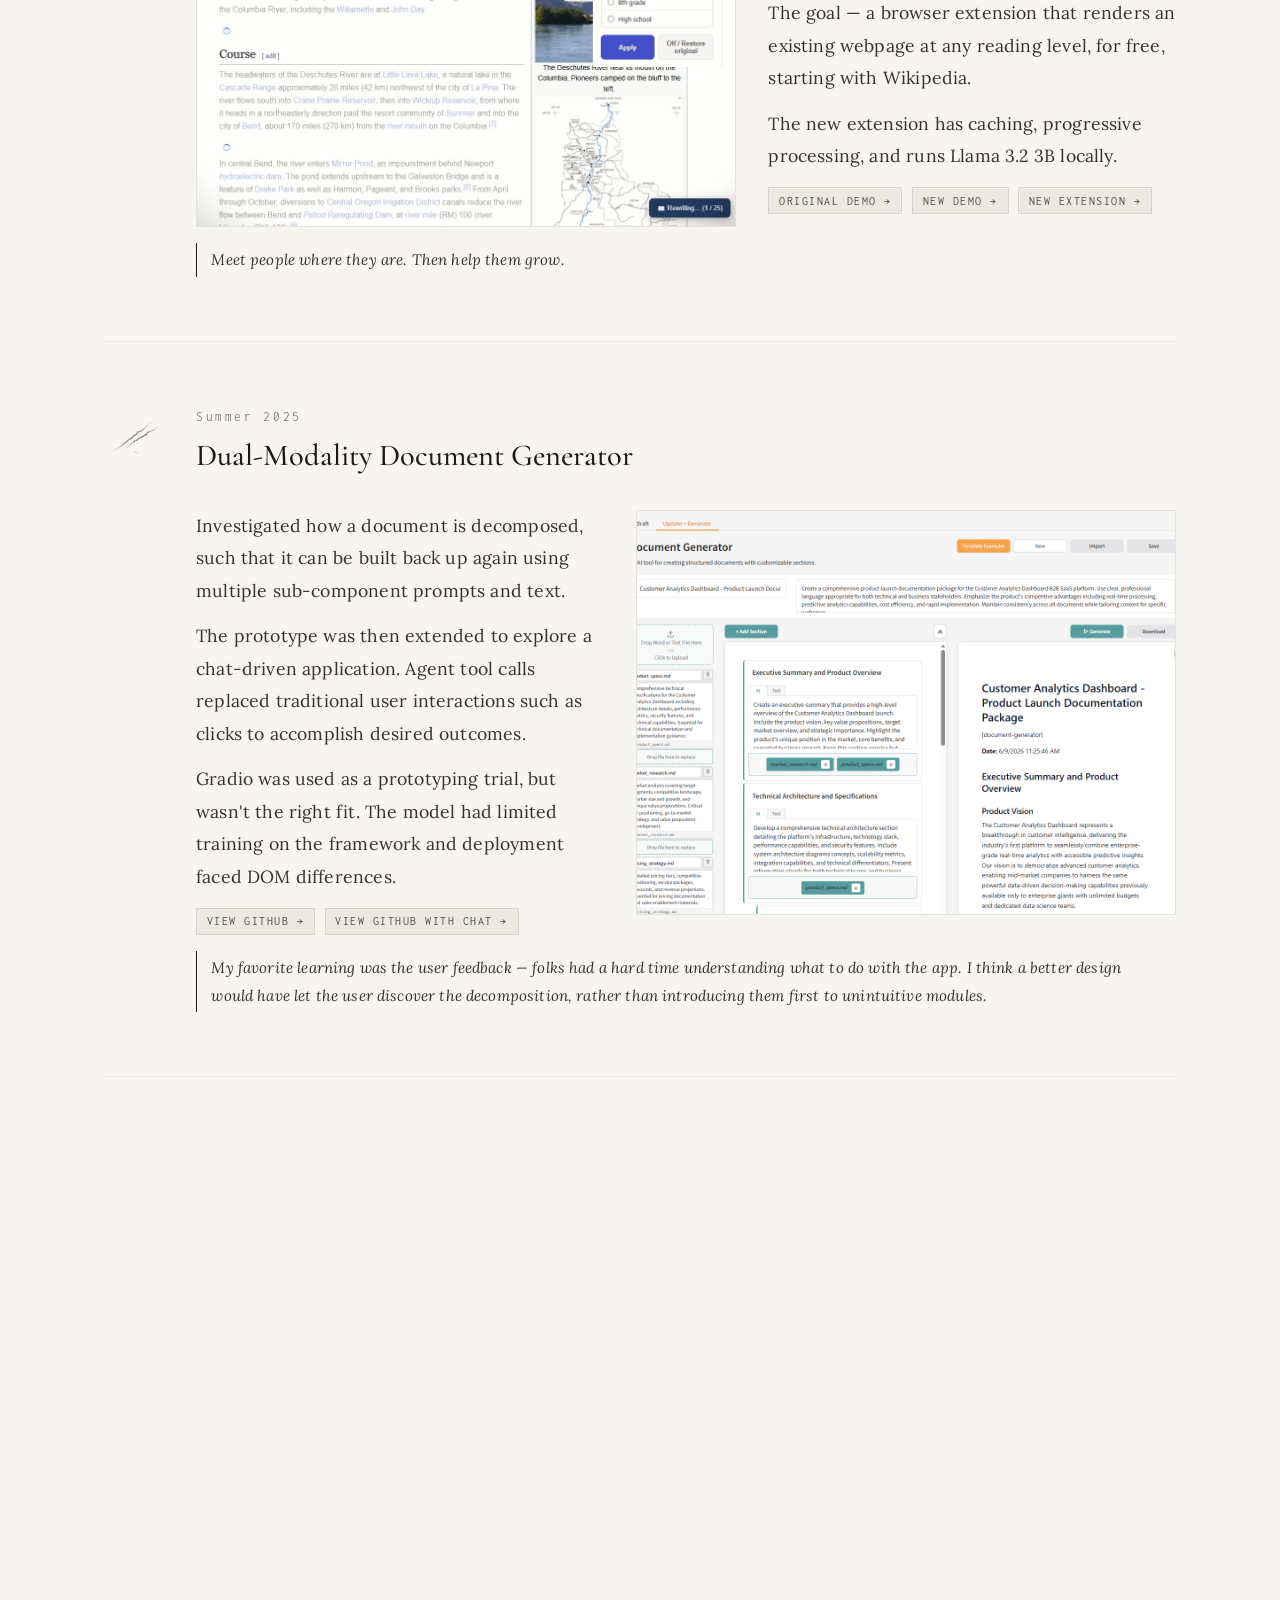
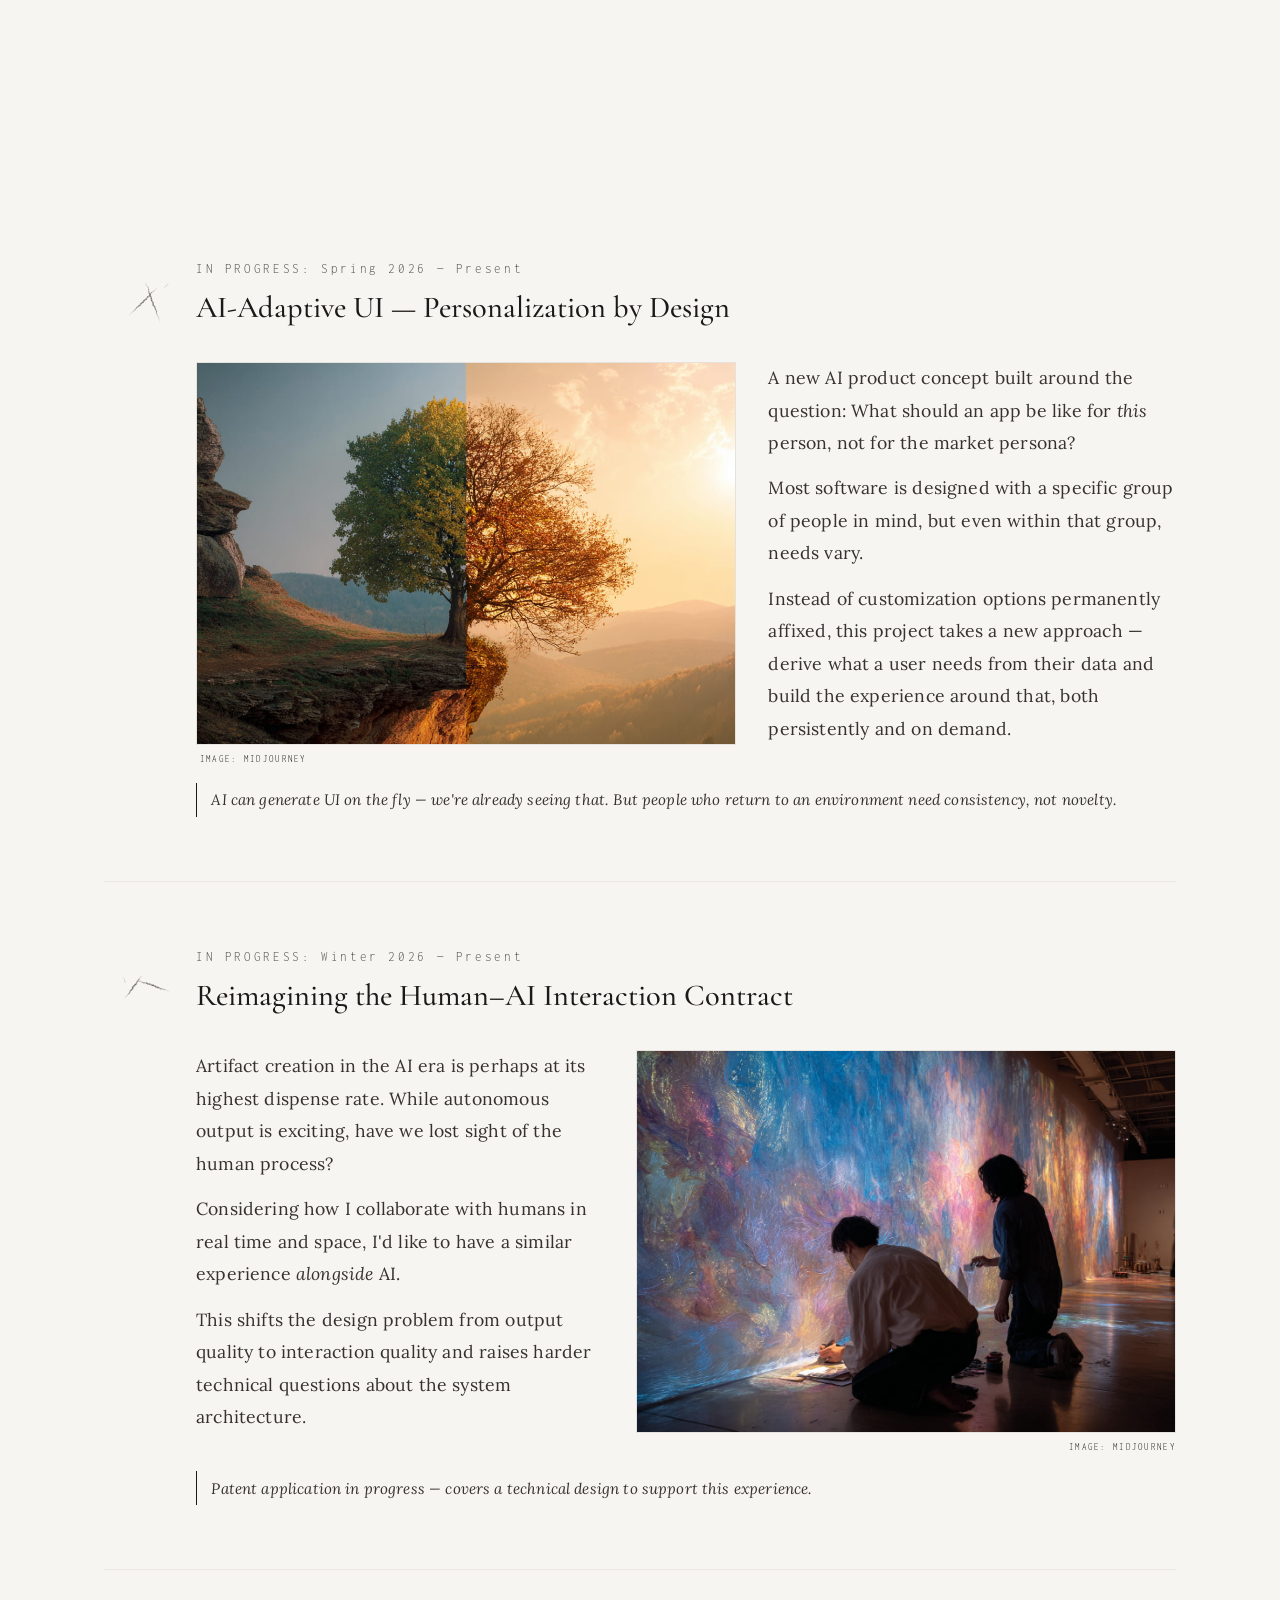
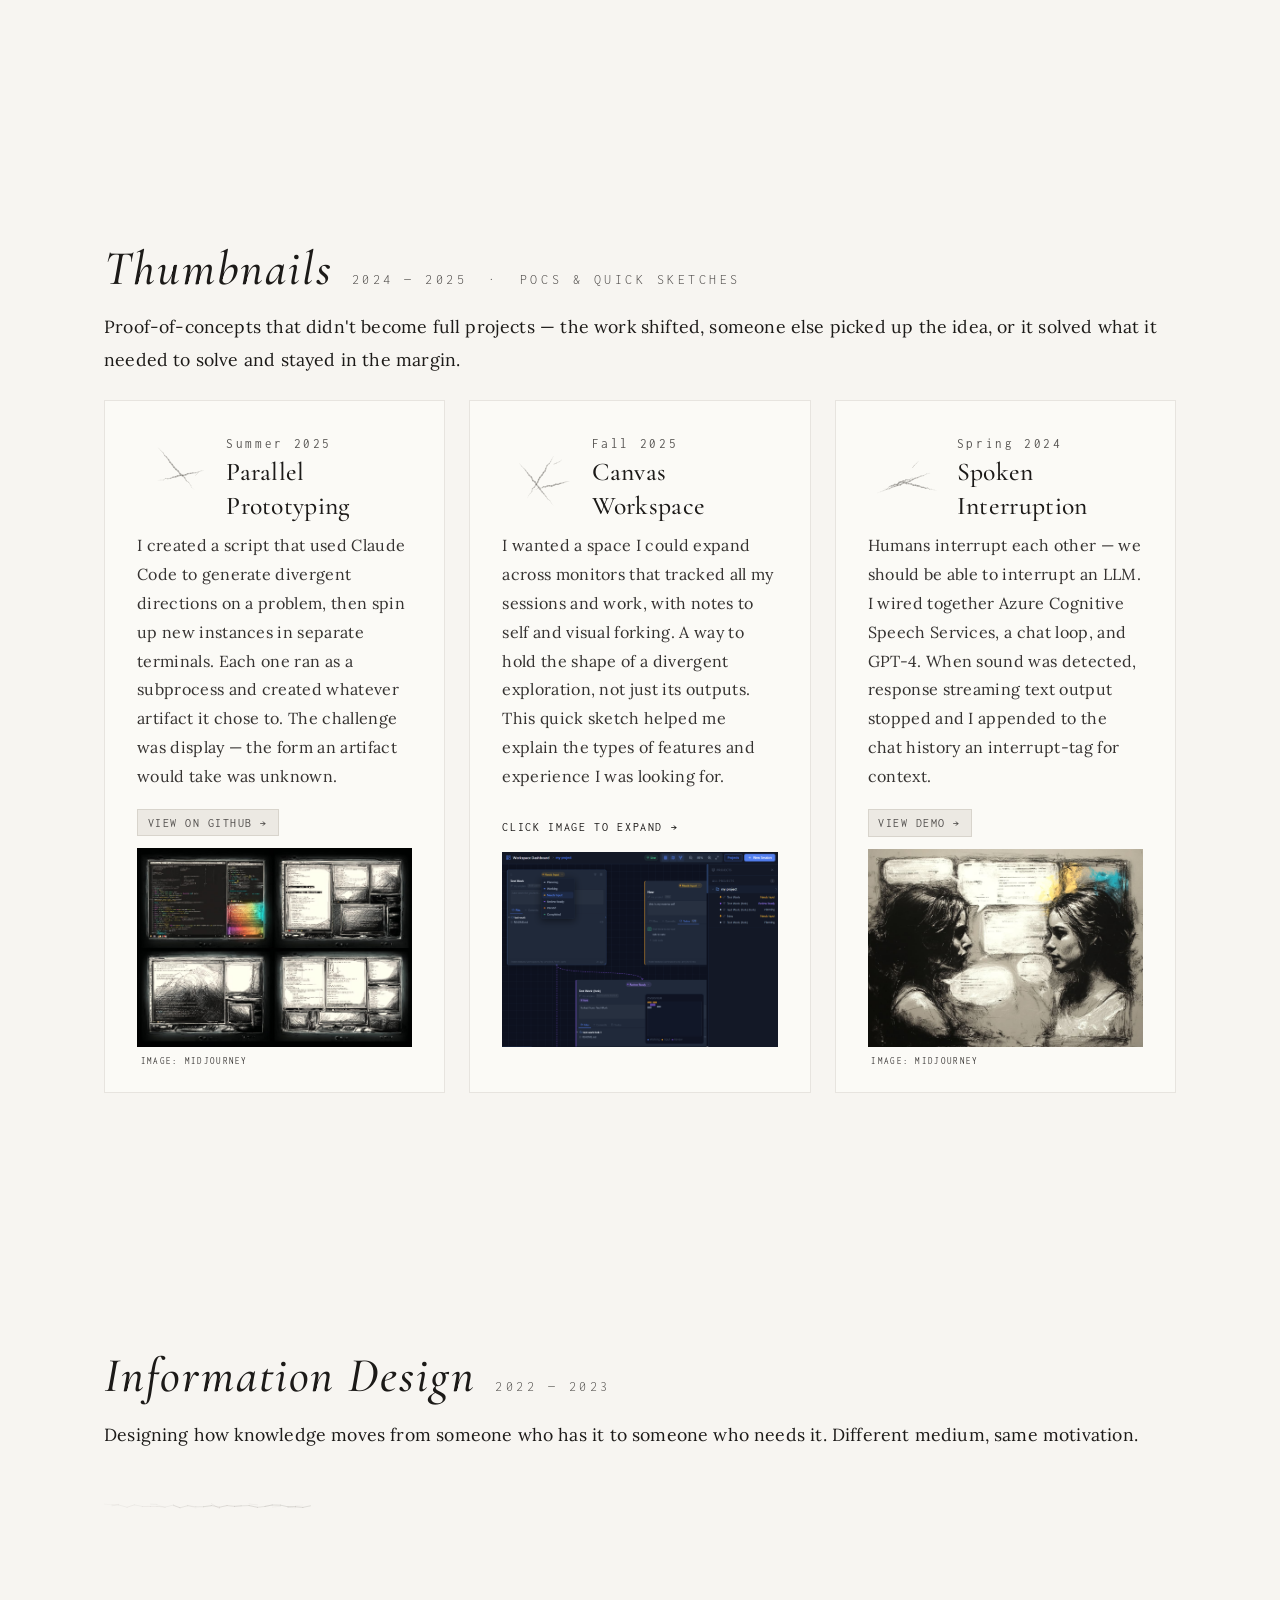
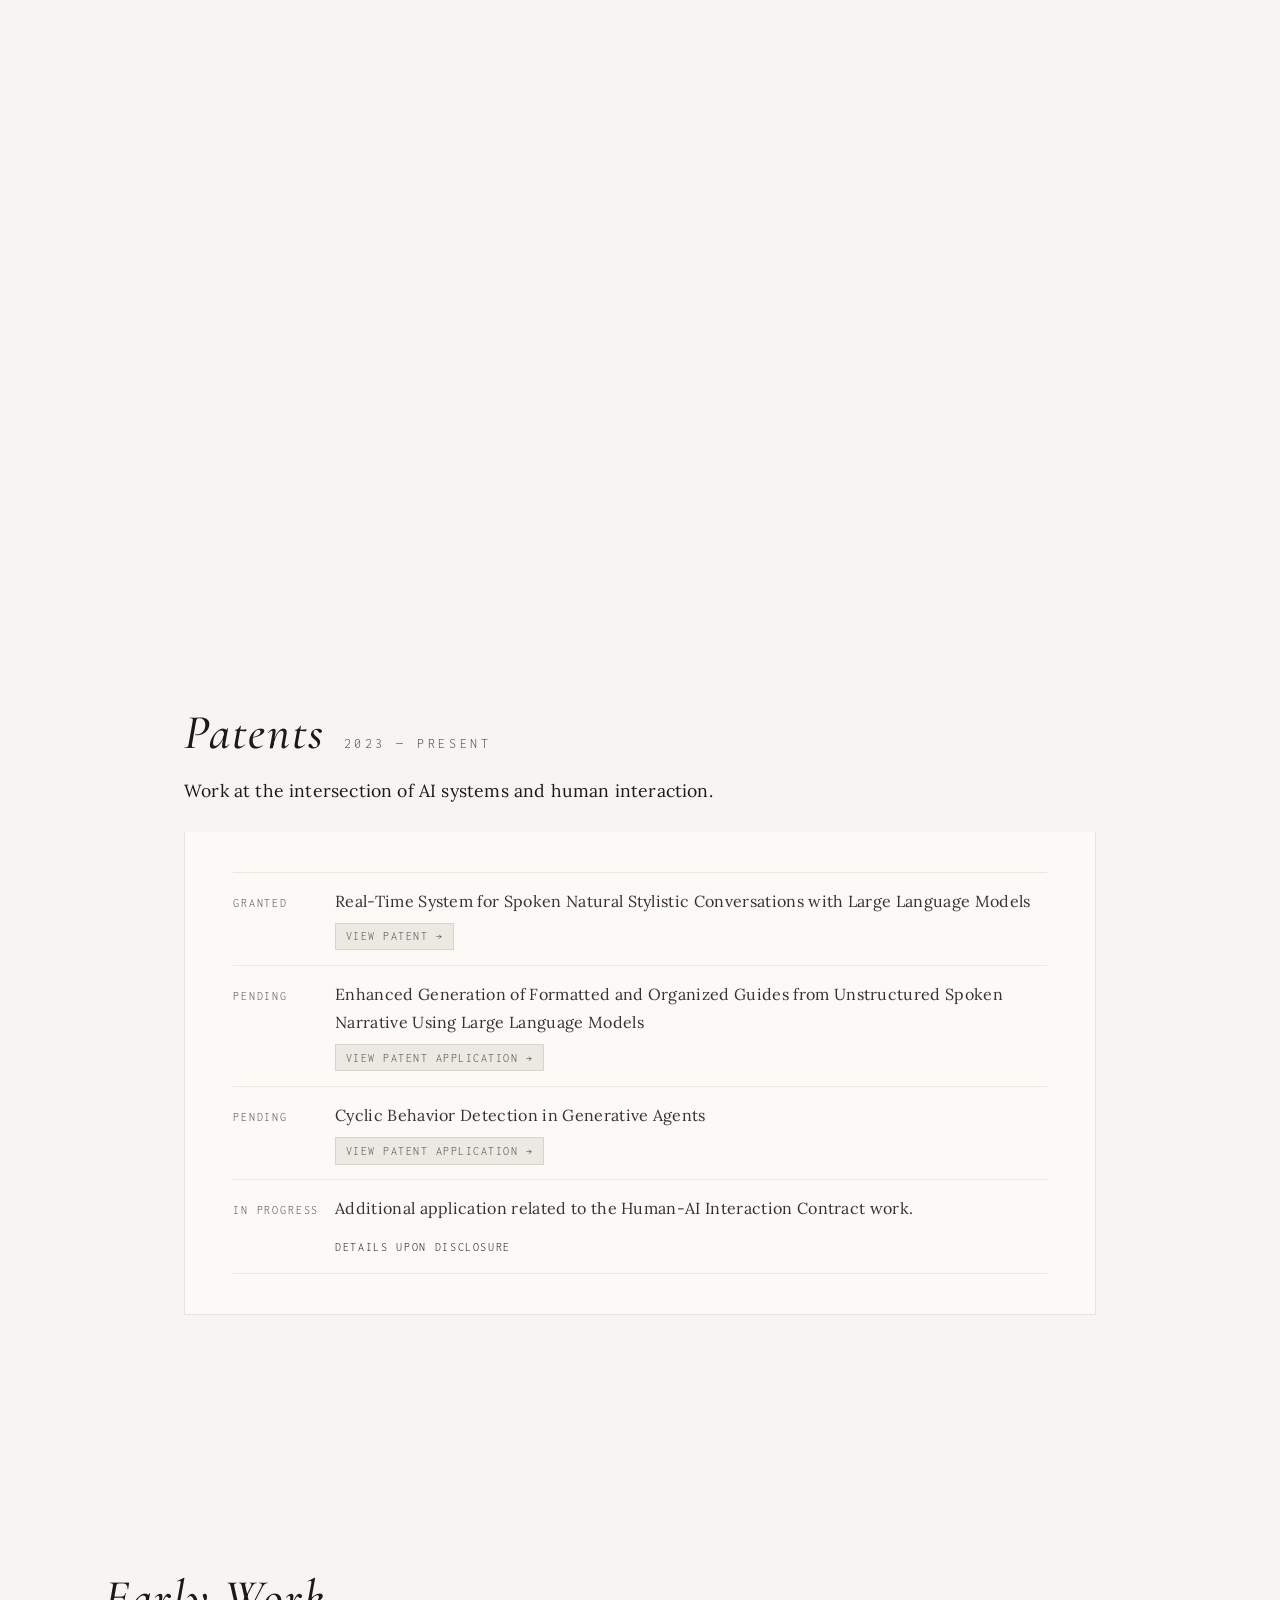
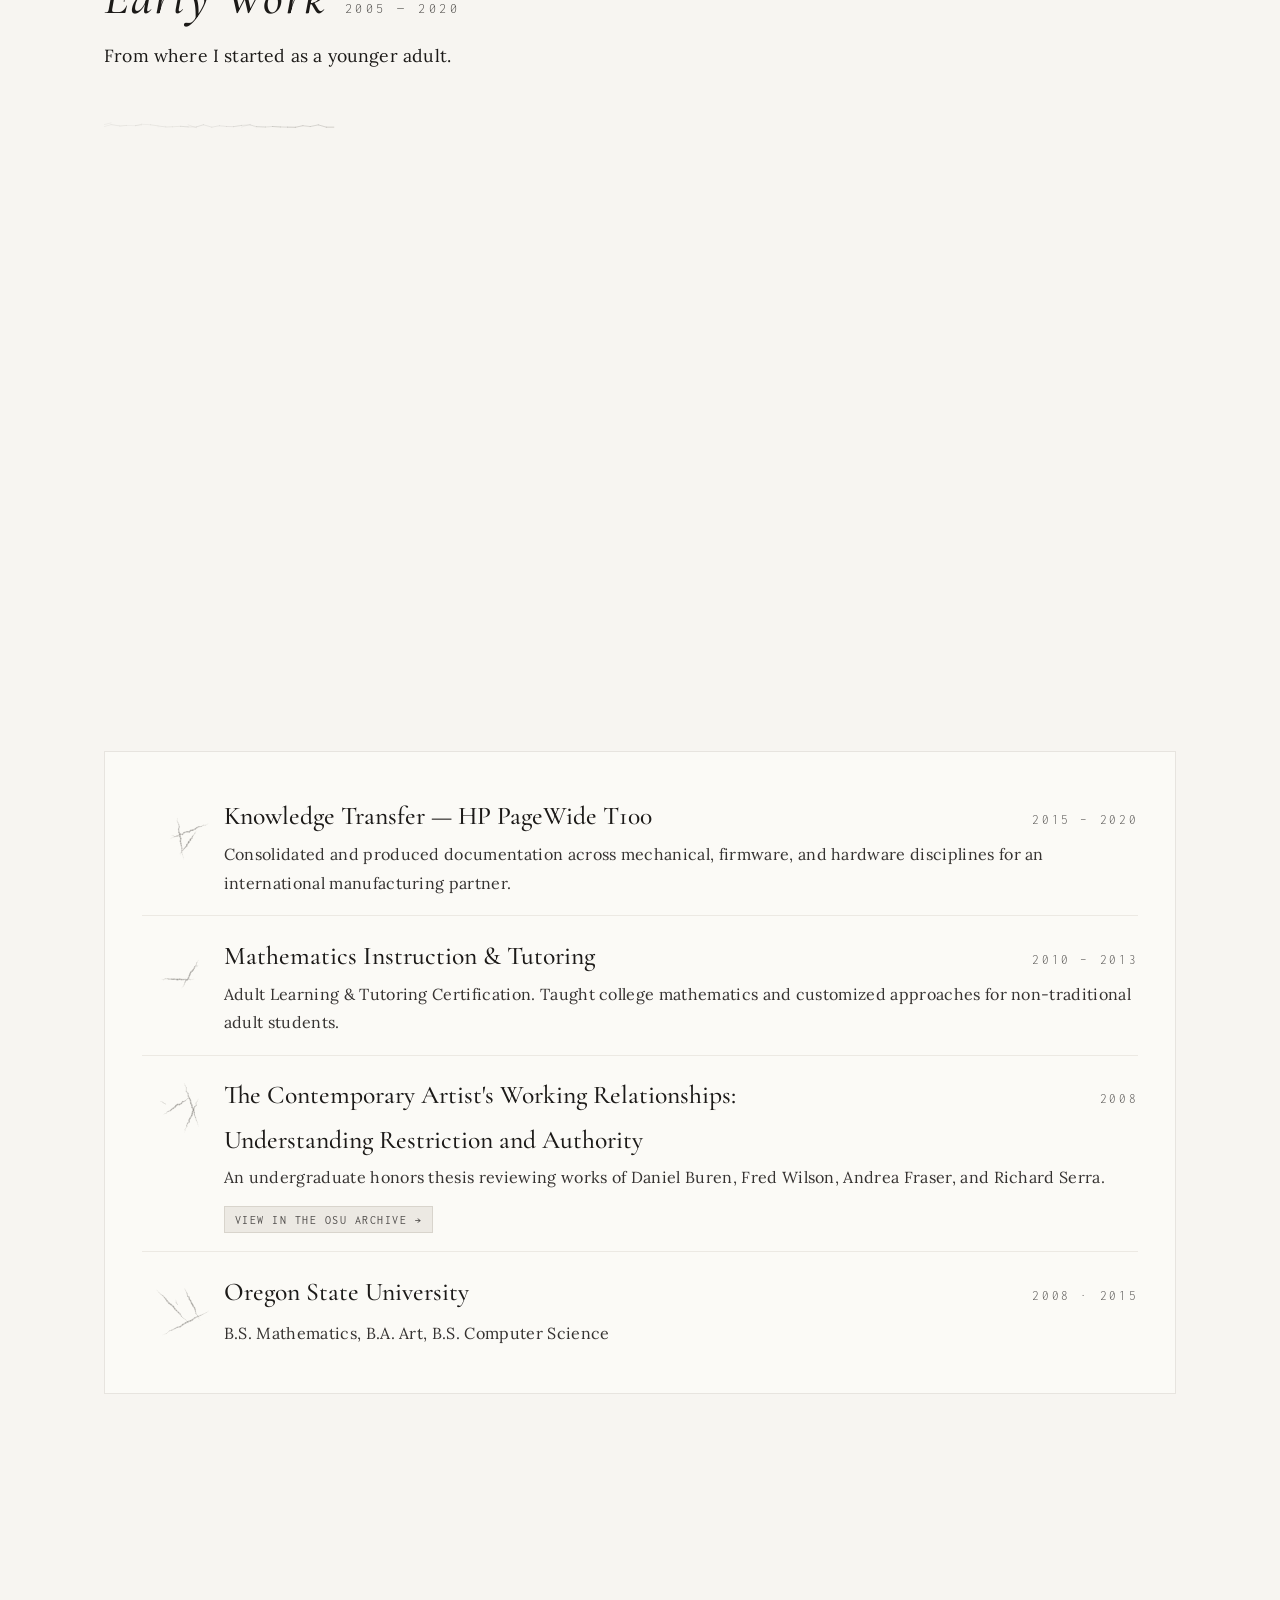
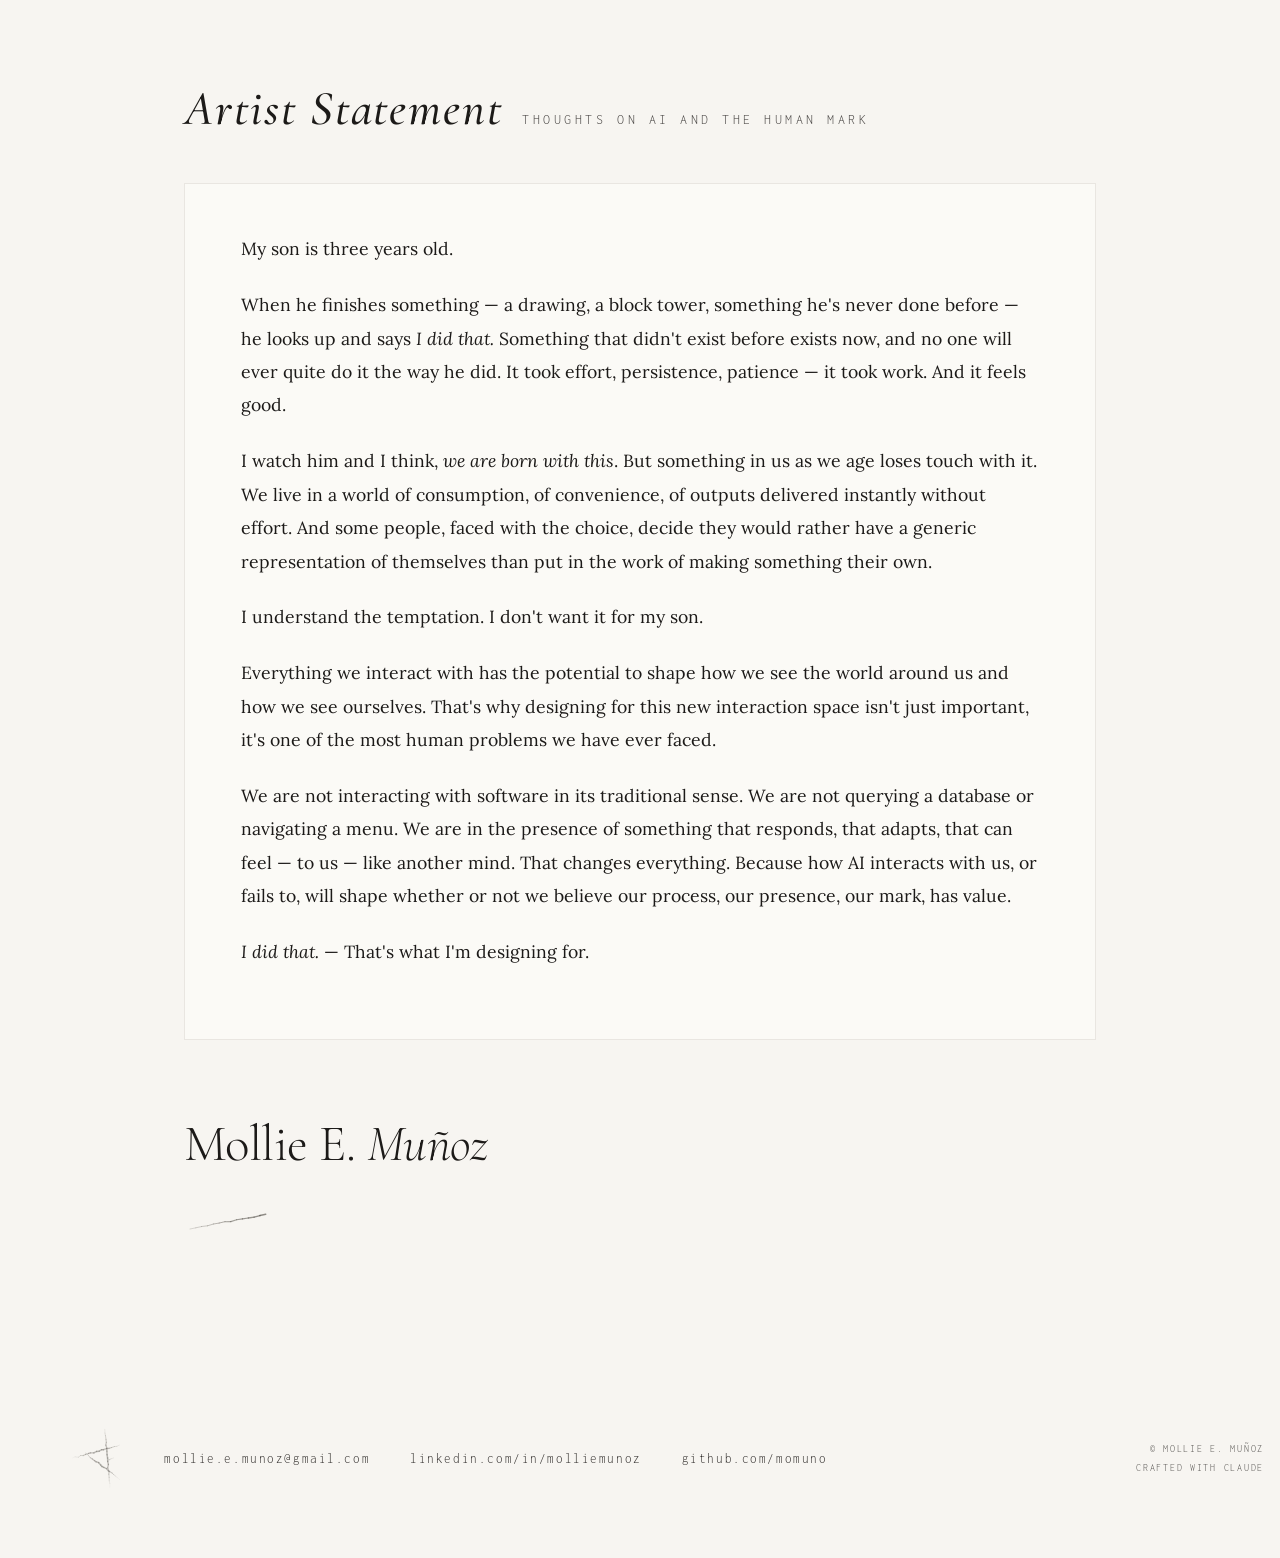
==== commit d1753ad1: "Add Open Graph and Twitter card meta tags for link previews" ====
--- a/index.html
+++ b/index.html
@@ -7,6 +7,14 @@
 <link rel="stylesheet" href="styles.css">
 <link rel="icon" type="image/png" sizes="32x32" href="favicon/favicon-32x32.png">
 <link rel="icon" type="image/png" sizes="16x16" href="favicon/favicon-16x16.png">
+<!-- Link preview -->
+<meta property="og:title" content="Mollie E. Muñoz — Portfolio">
+<meta property="og:description" content="Portfolio of Mollie E. Muñoz">
+<meta property="og:image" content="https://momuno.github.io/LeadImages/PreviewImage.png">
+<meta property="og:url" content="https://momuno.github.io/">
+<meta property="og:type" content="website">
+<meta name="twitter:card" content="summary_large_image">
+<meta name="twitter:image" content="https://momuno.github.io/LeadImages/PreviewImage.png">
 </head>
 <body>
 
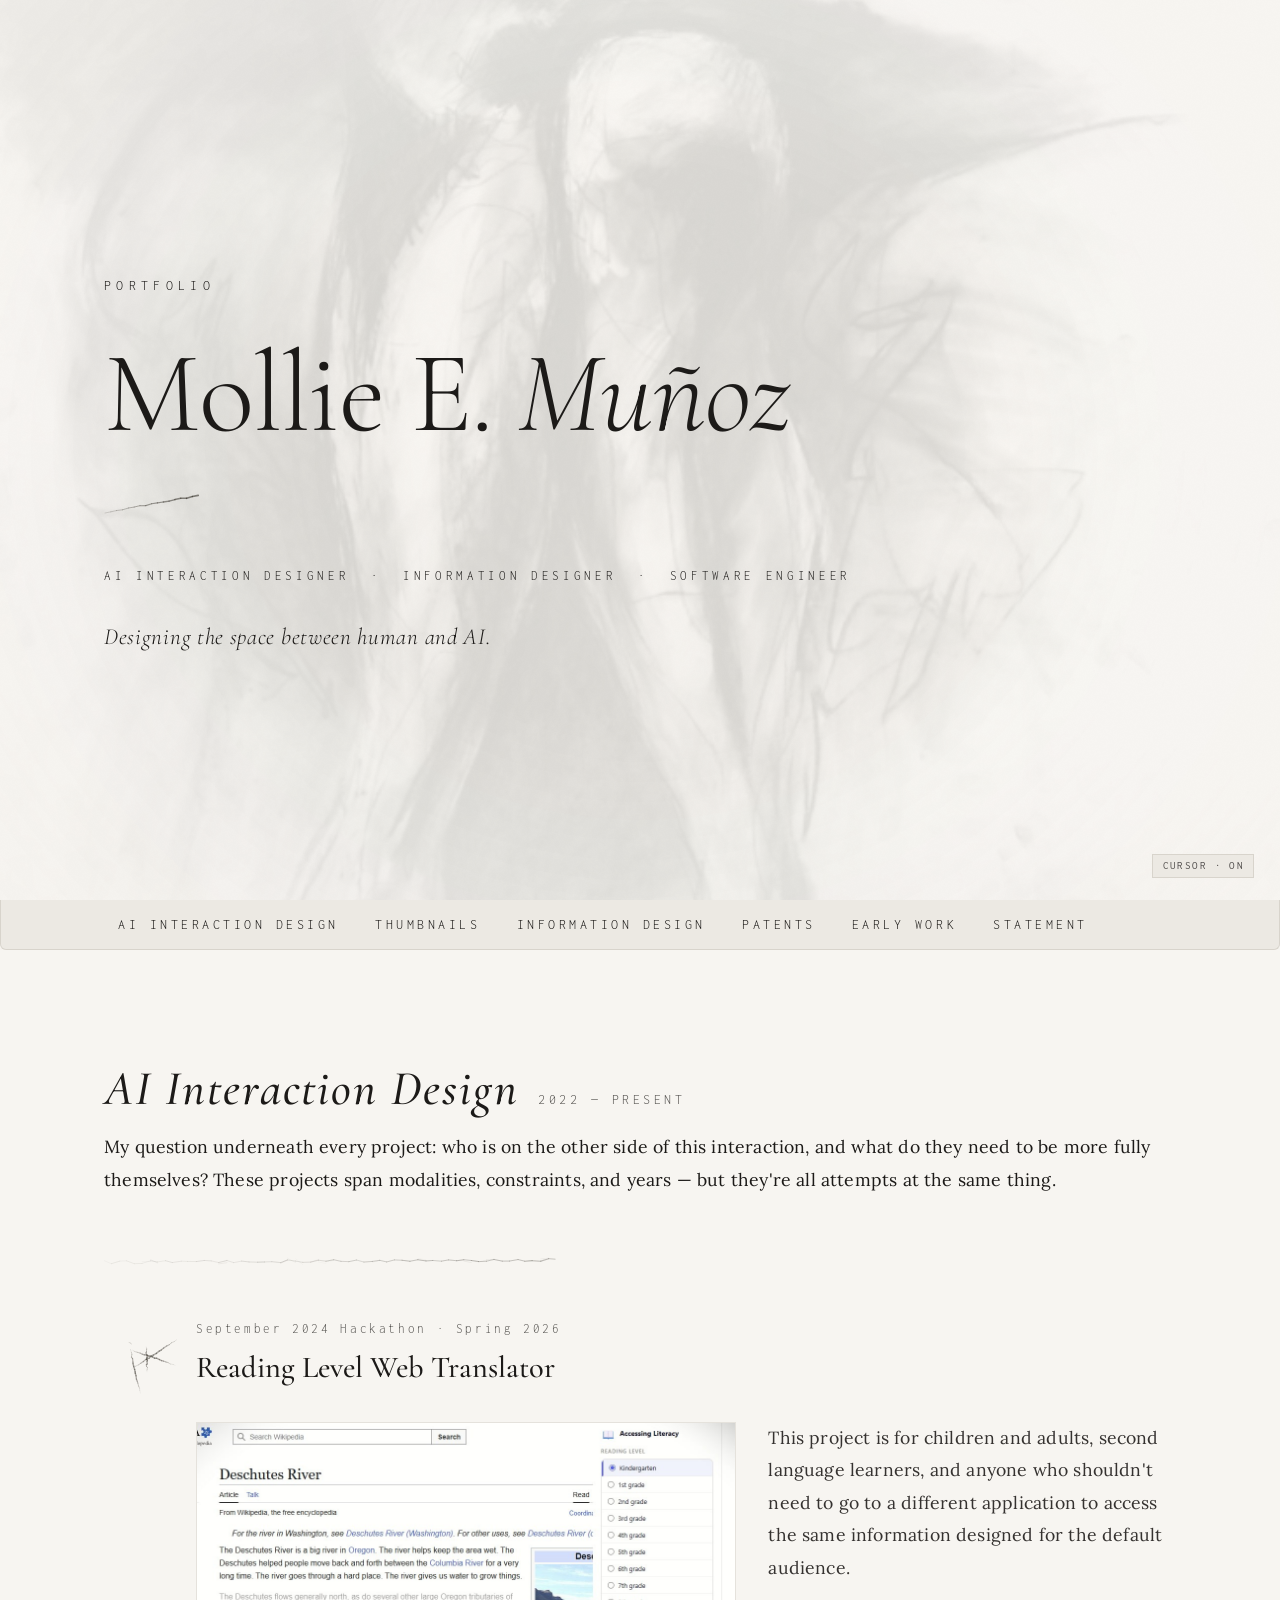
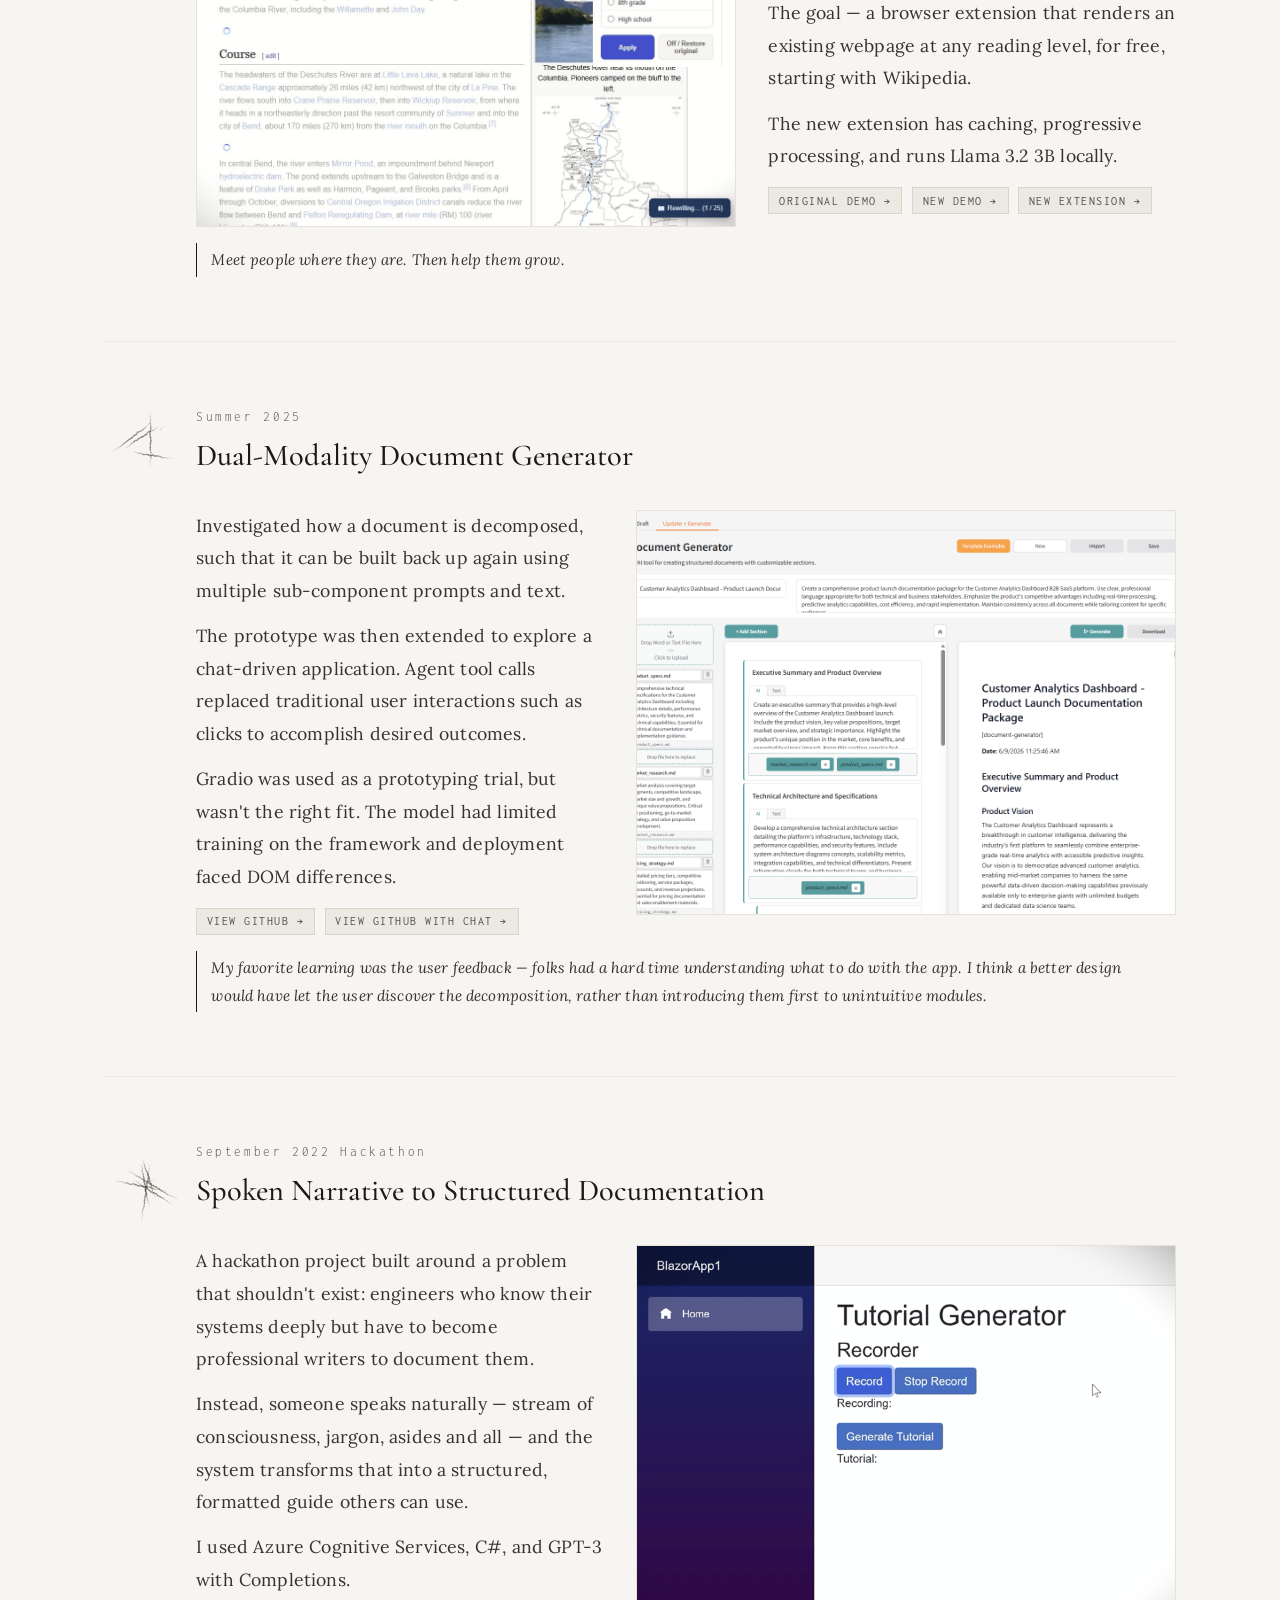
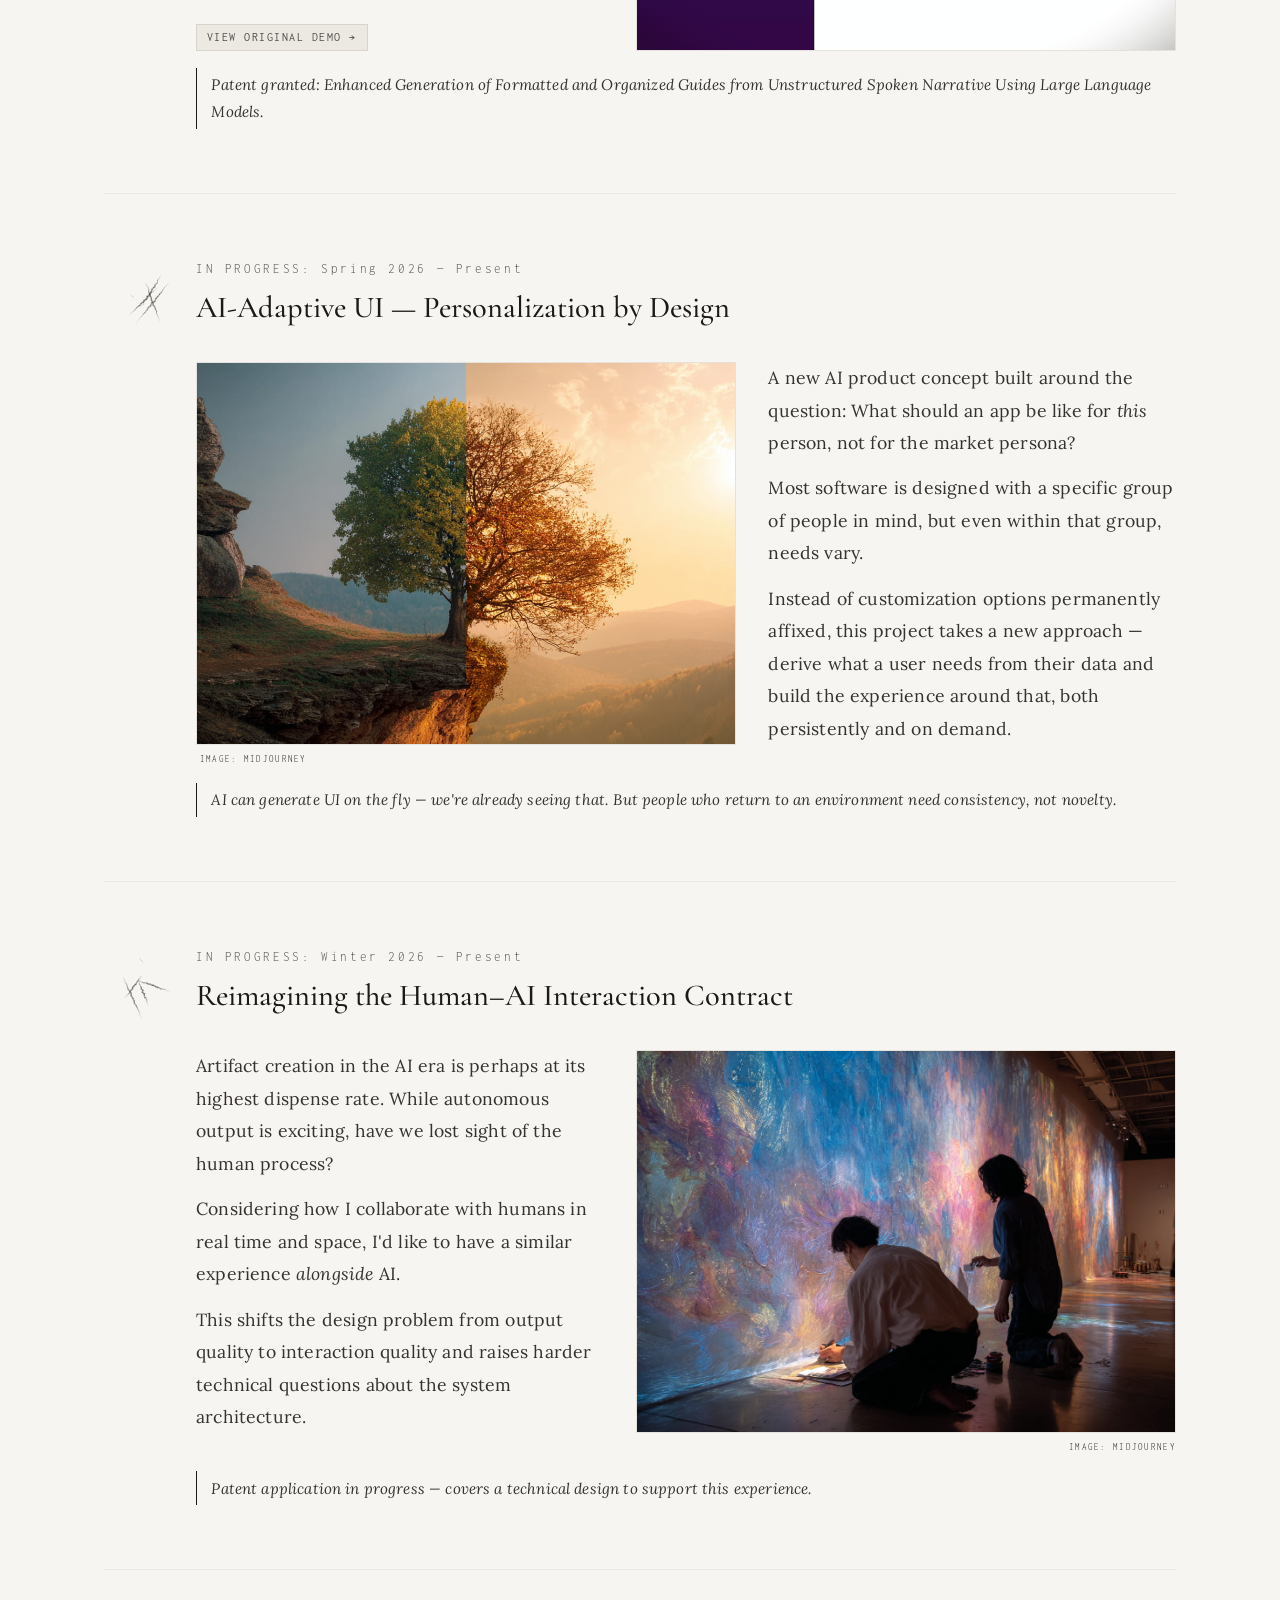
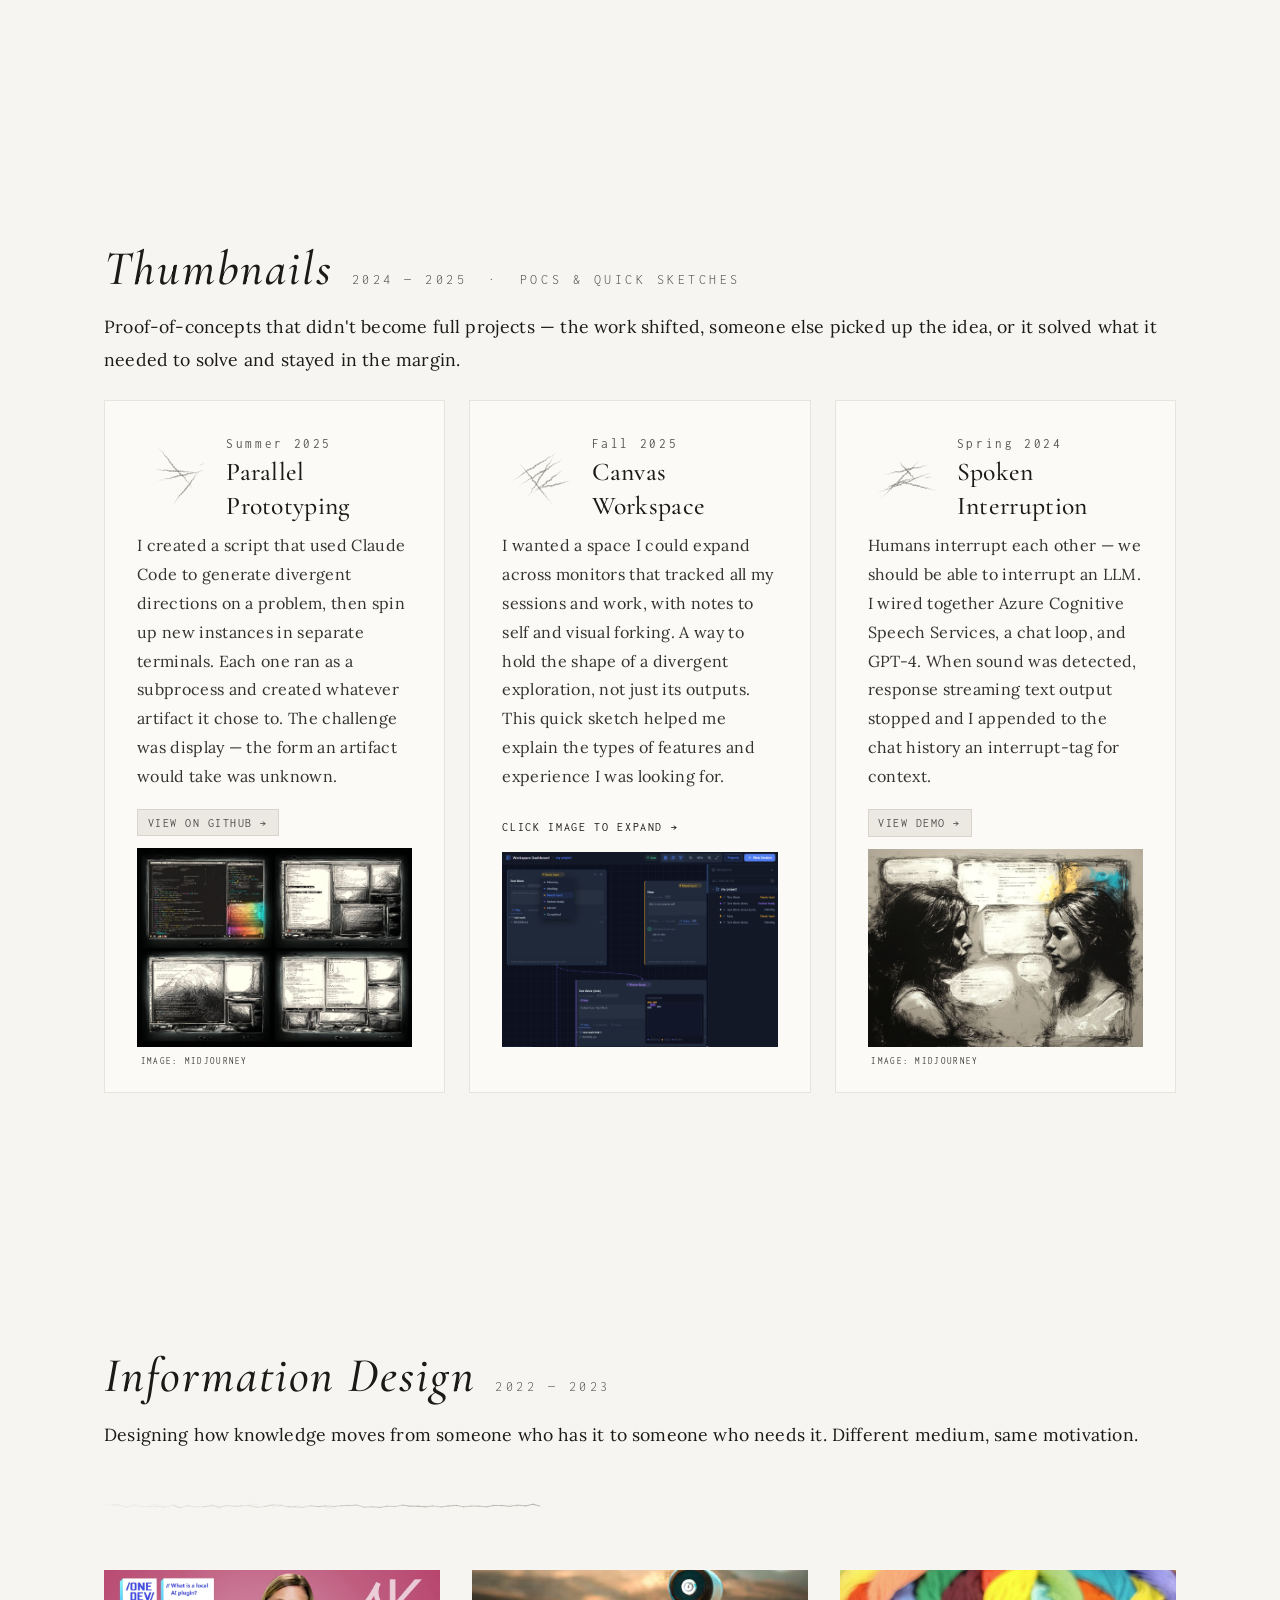
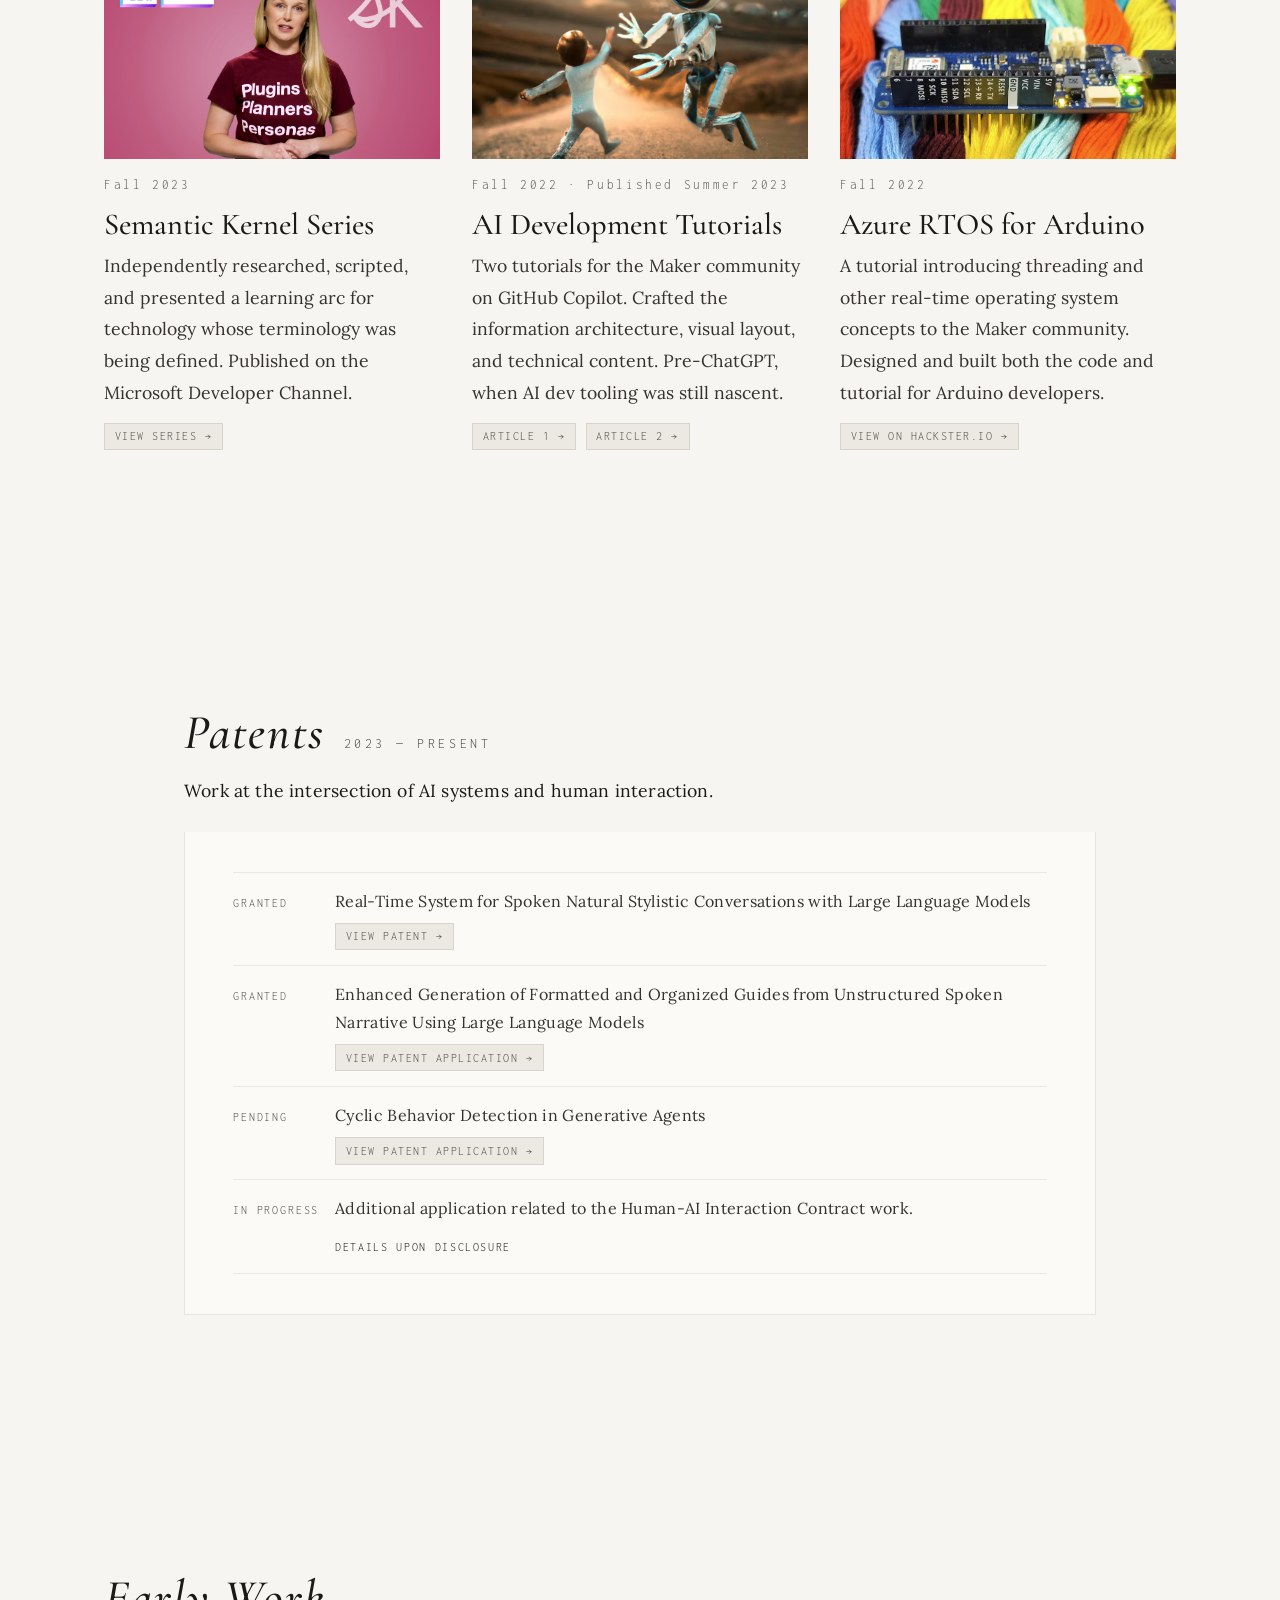
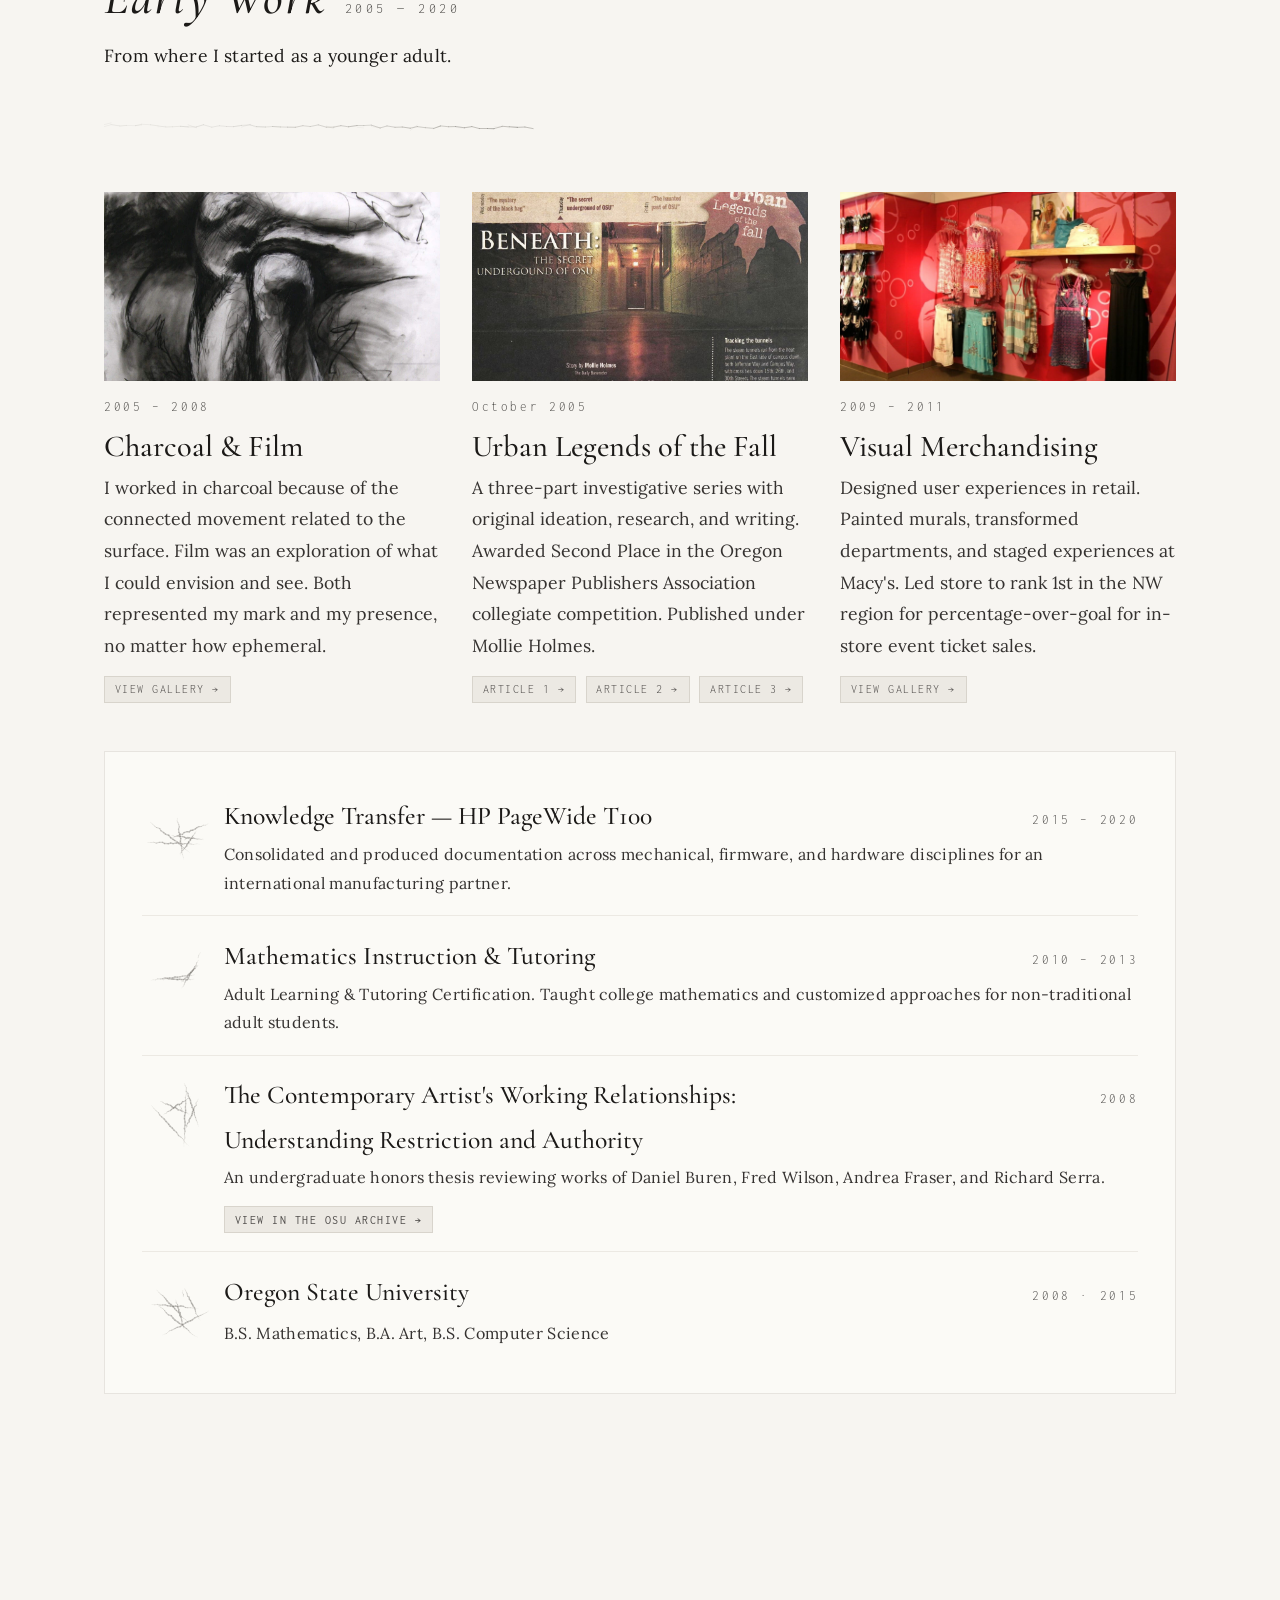
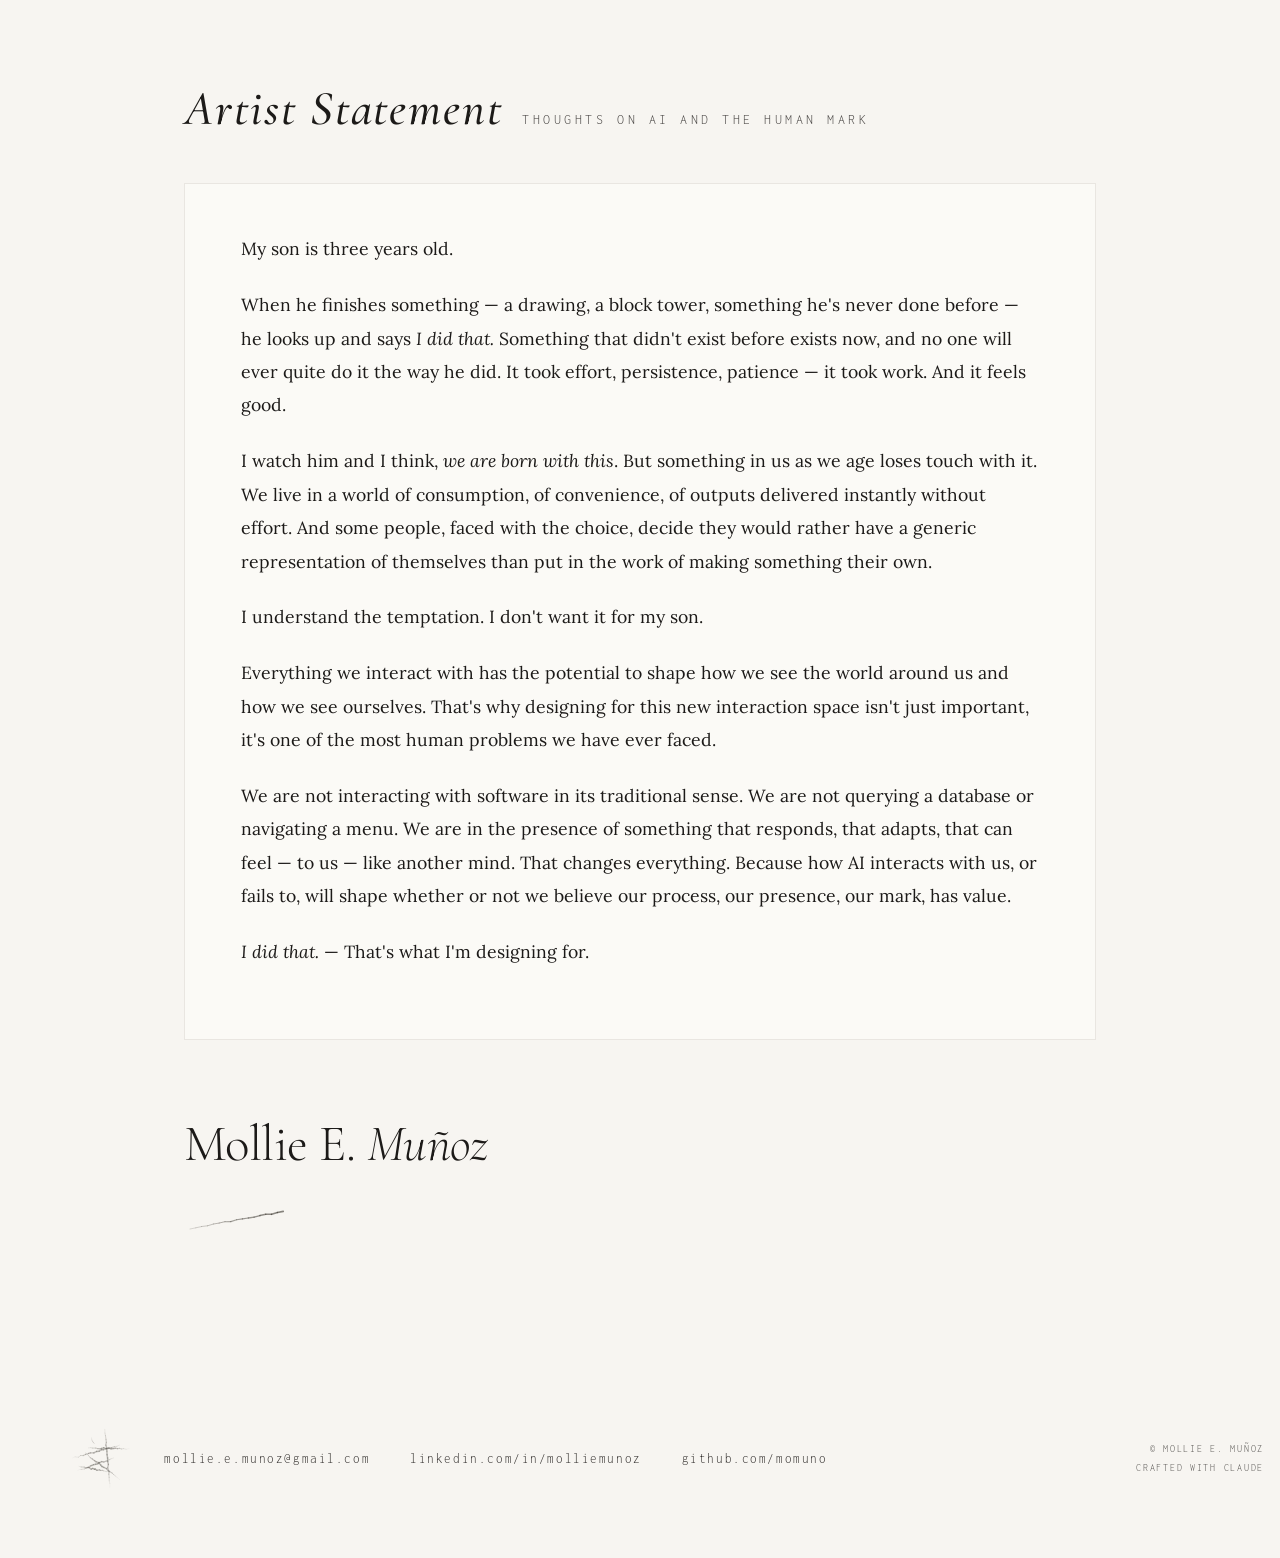
==== commit 8abf5ab7: "EnhancedGuides patent granted." ====
--- a/index.html
+++ b/index.html
@@ -169,7 +169,7 @@
         </div>
       </div>
       <div class="reflection">
-        Patent pending: Enhanced Generation of Formatted and Organized Guides from Unstructured Spoken Narrative Using Large Language Models.
+        Patent granted: Enhanced Generation of Formatted and Organized Guides from Unstructured Spoken Narrative Using Large Language Models.
       </div>
     </div>
   </div>
@@ -395,12 +395,12 @@
           </span>
         </li>
         <li>
-          <span class="patent-status">Pending</span>
+          <span class="patent-status">Granted</span>
           <span>
             Enhanced Generation of Formatted and Organized Guides from Unstructured Spoken Narrative Using Large Language Models
             <br>
             <span>
-              <a href="PatentDocs/PatentApp_EnhancedGuides.pdf" class="entry-link" style="margin-top:0.5rem; display:inline-block;" aria-label="View Patent Application — Enhanced Generation of Guides from Spoken Narrative">View Patent Application →</a>
+              <a href="PatentDocs/Patent_EnhancedGuides.pdf" class="entry-link" style="margin-top:0.5rem; display:inline-block;" aria-label="View Patent Application — Enhanced Generation of Guides from Spoken Narrative">View Patent Application →</a>
             </span>
           </span>
         </li>
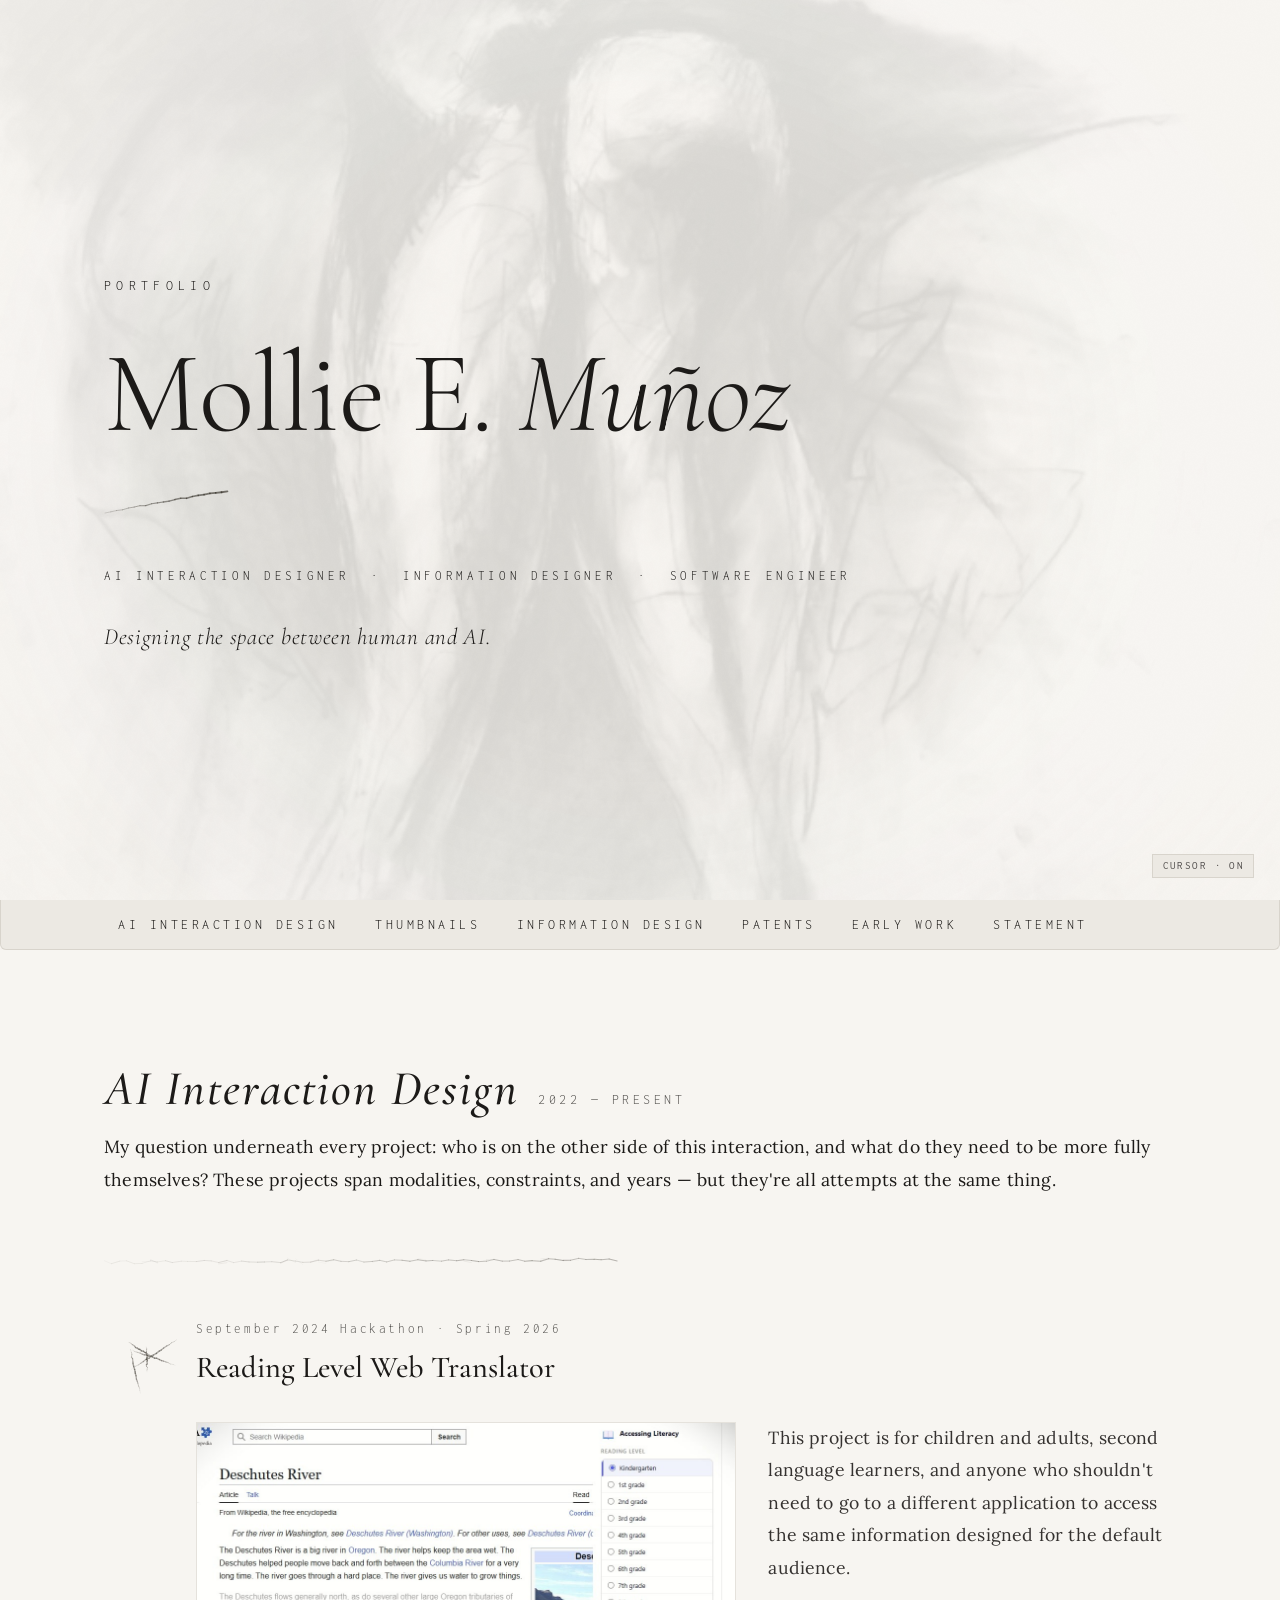
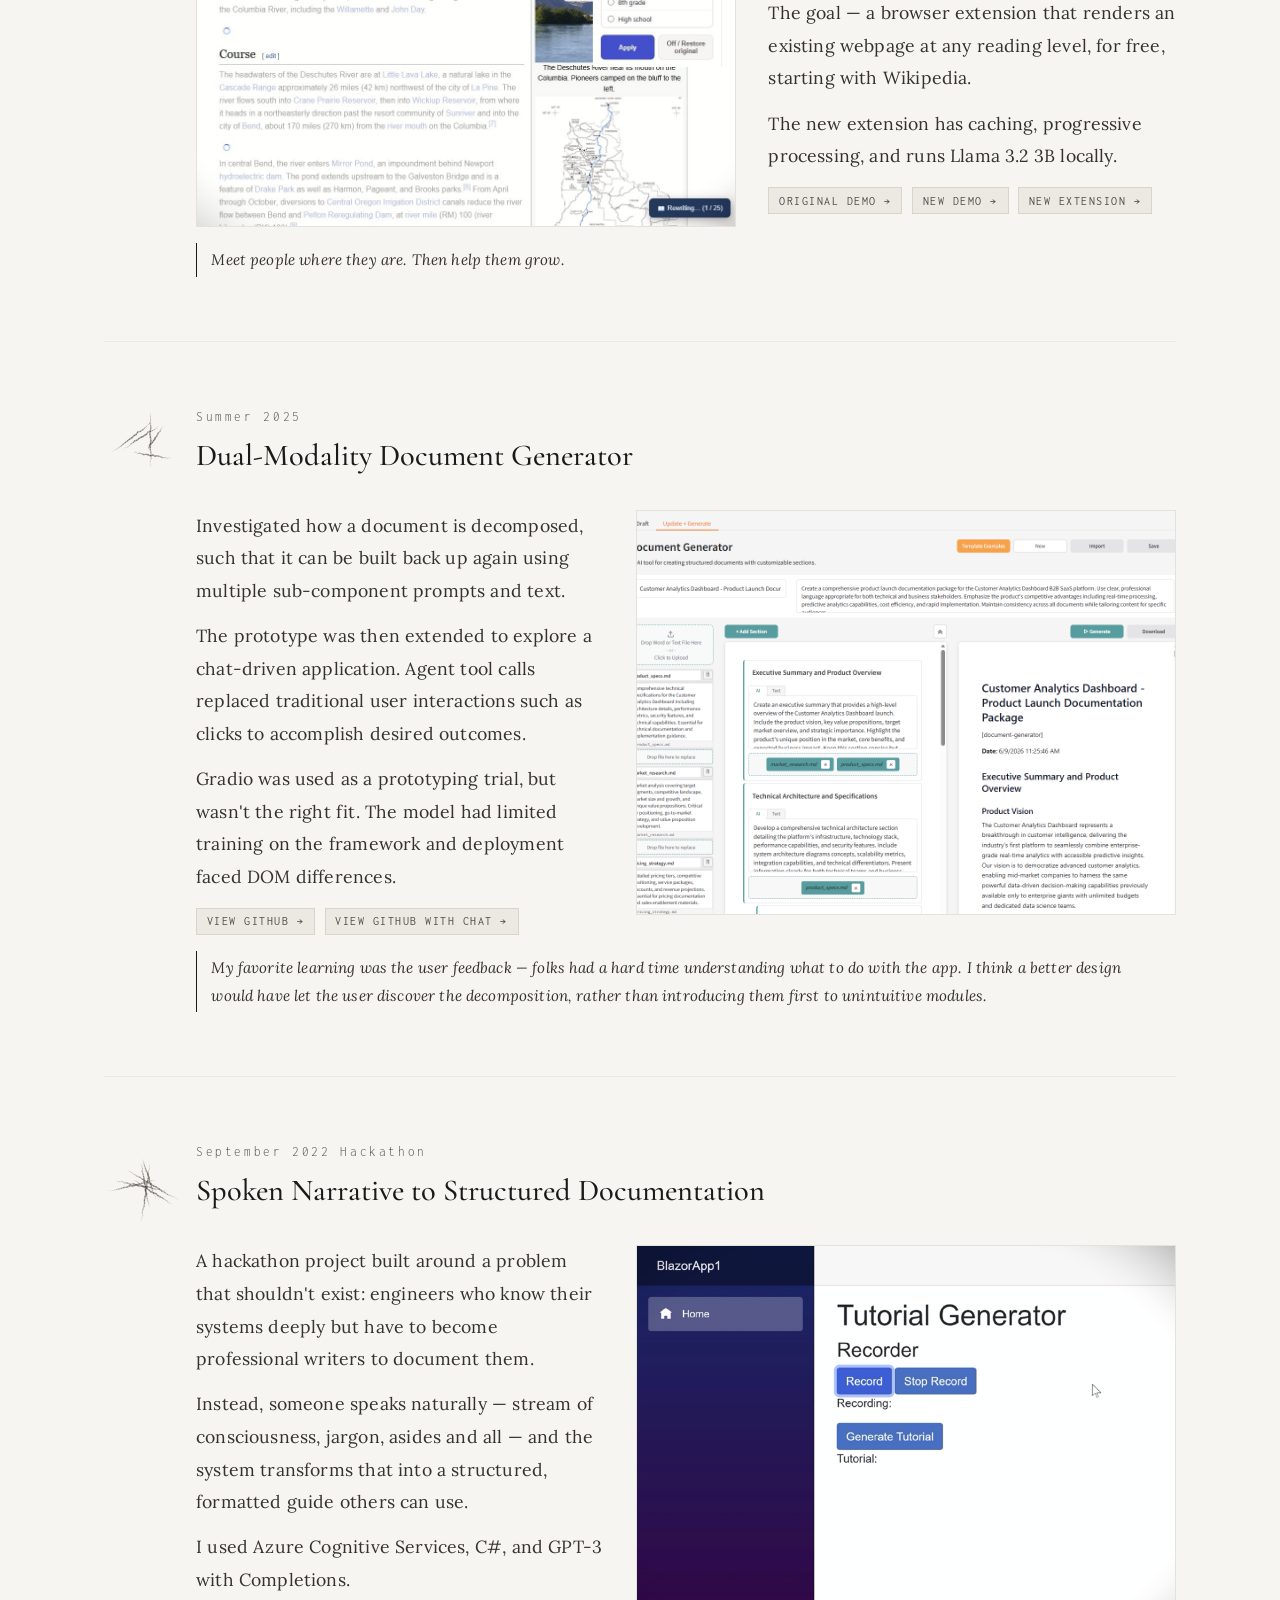
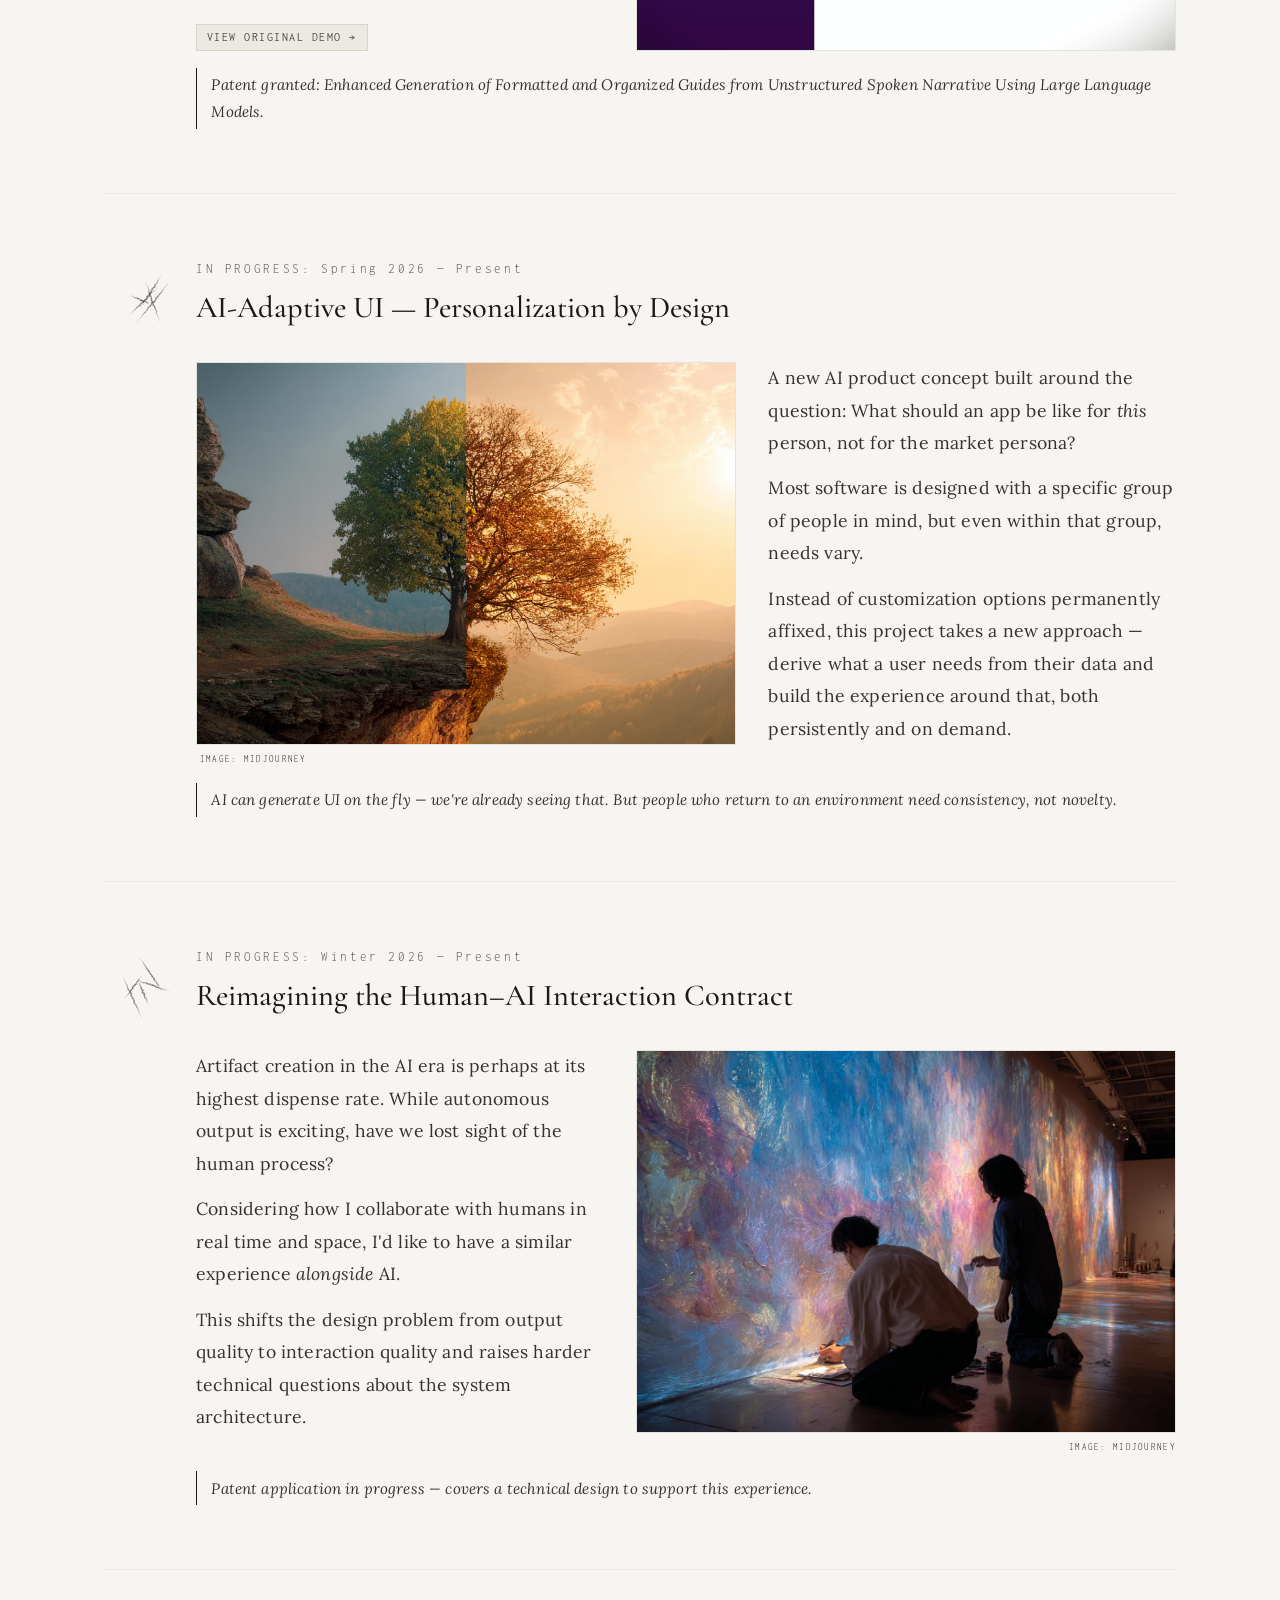
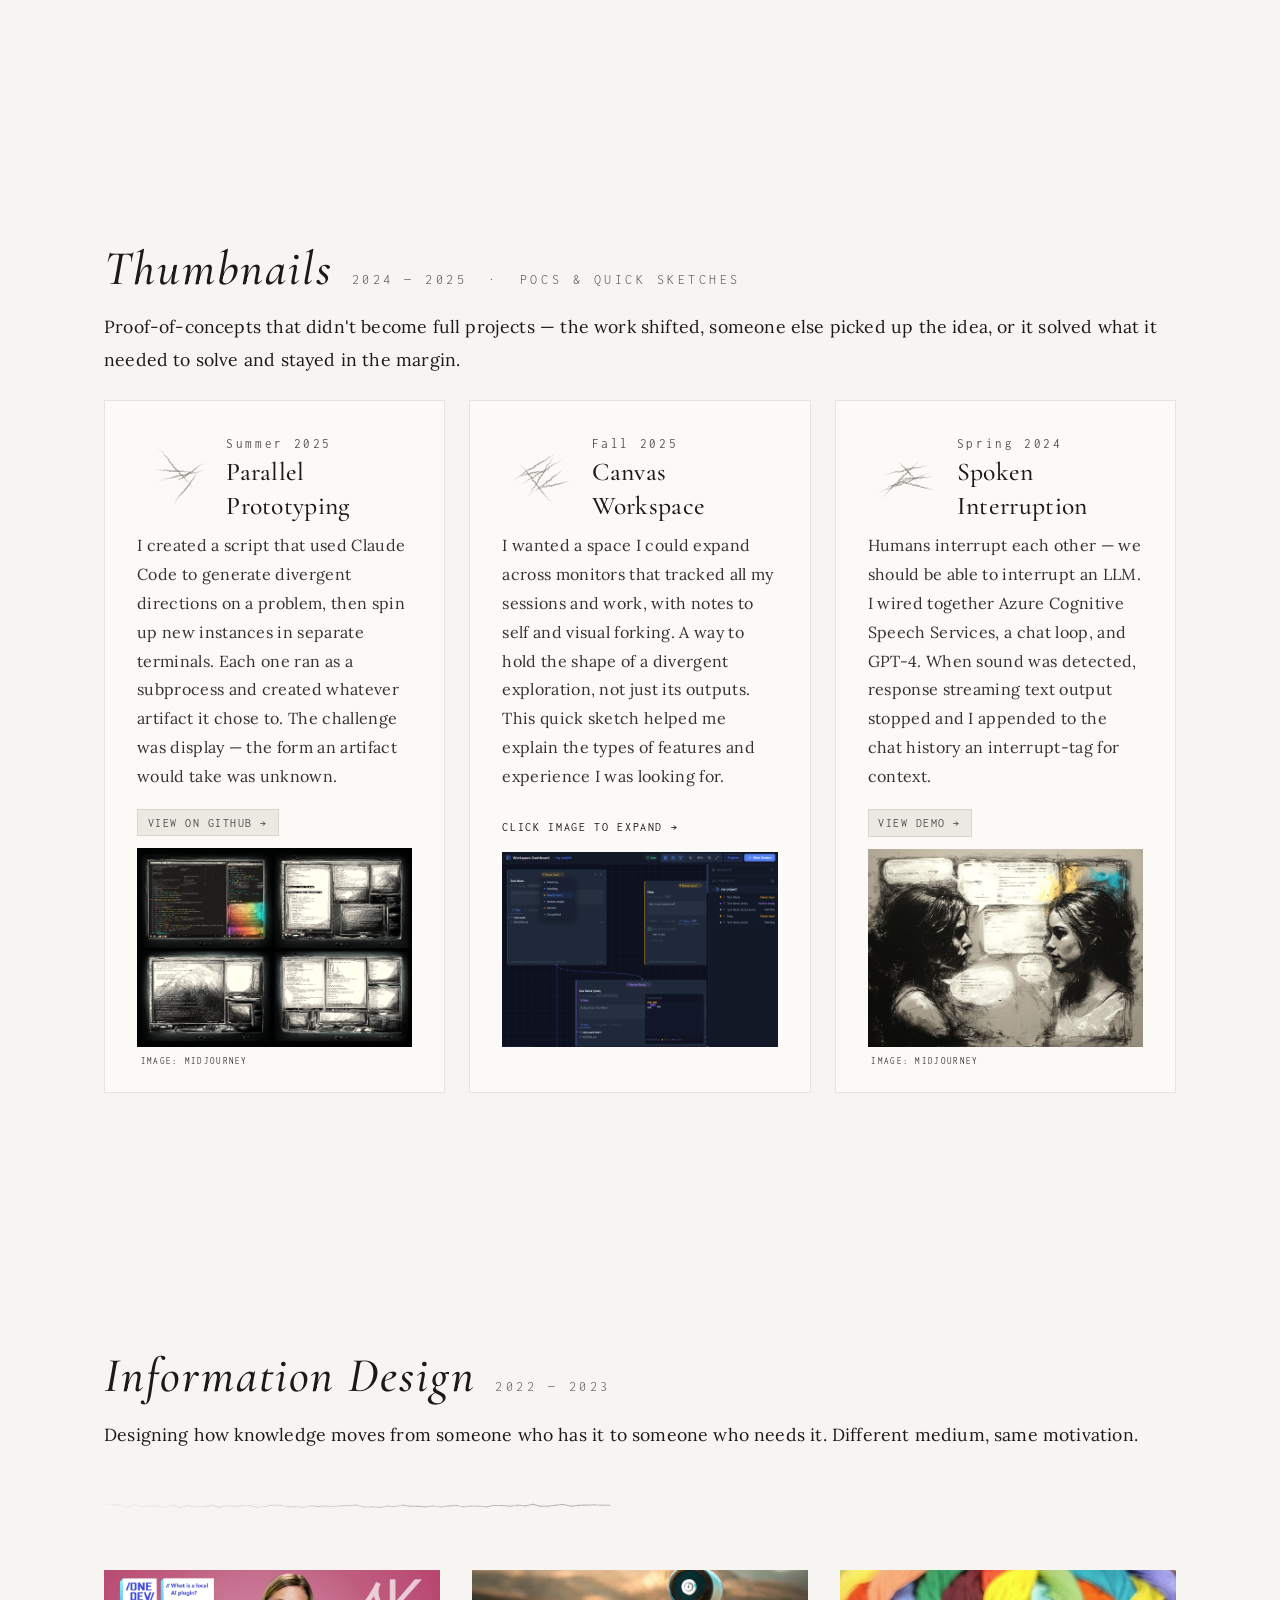
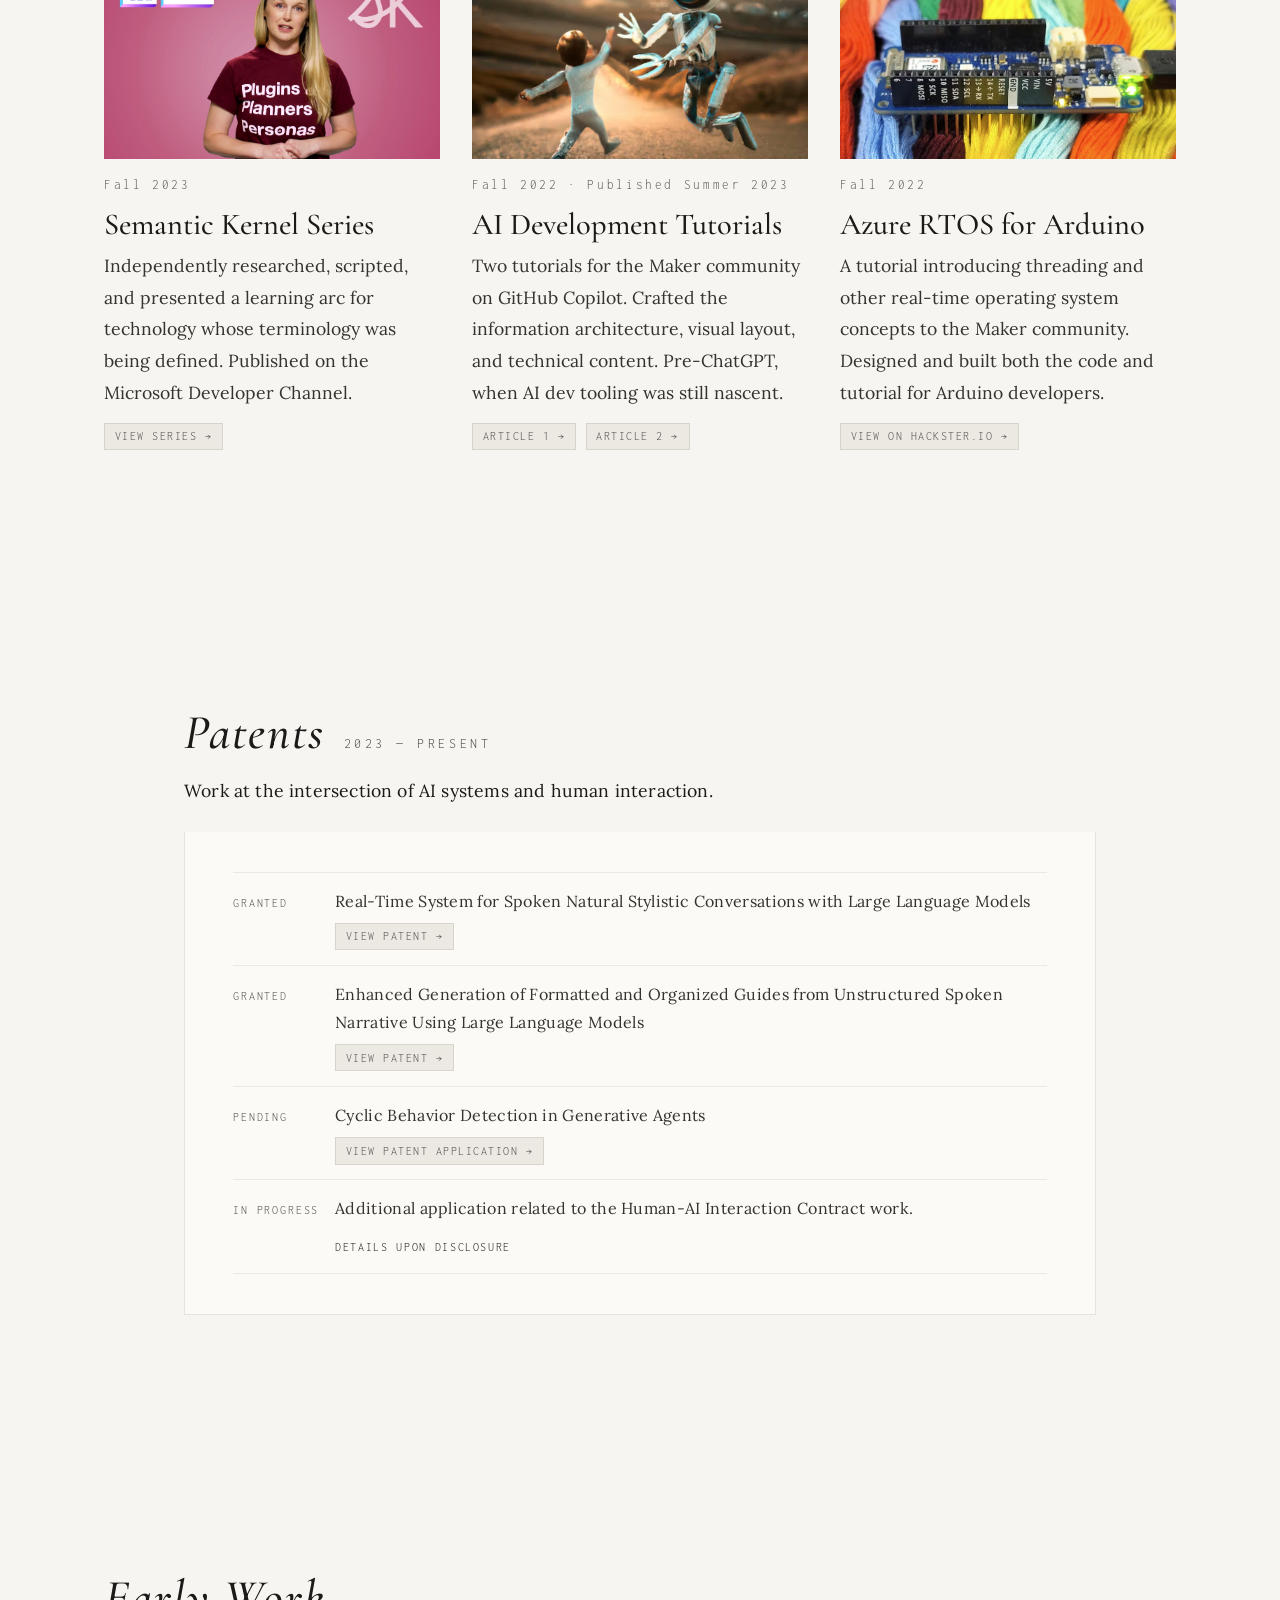
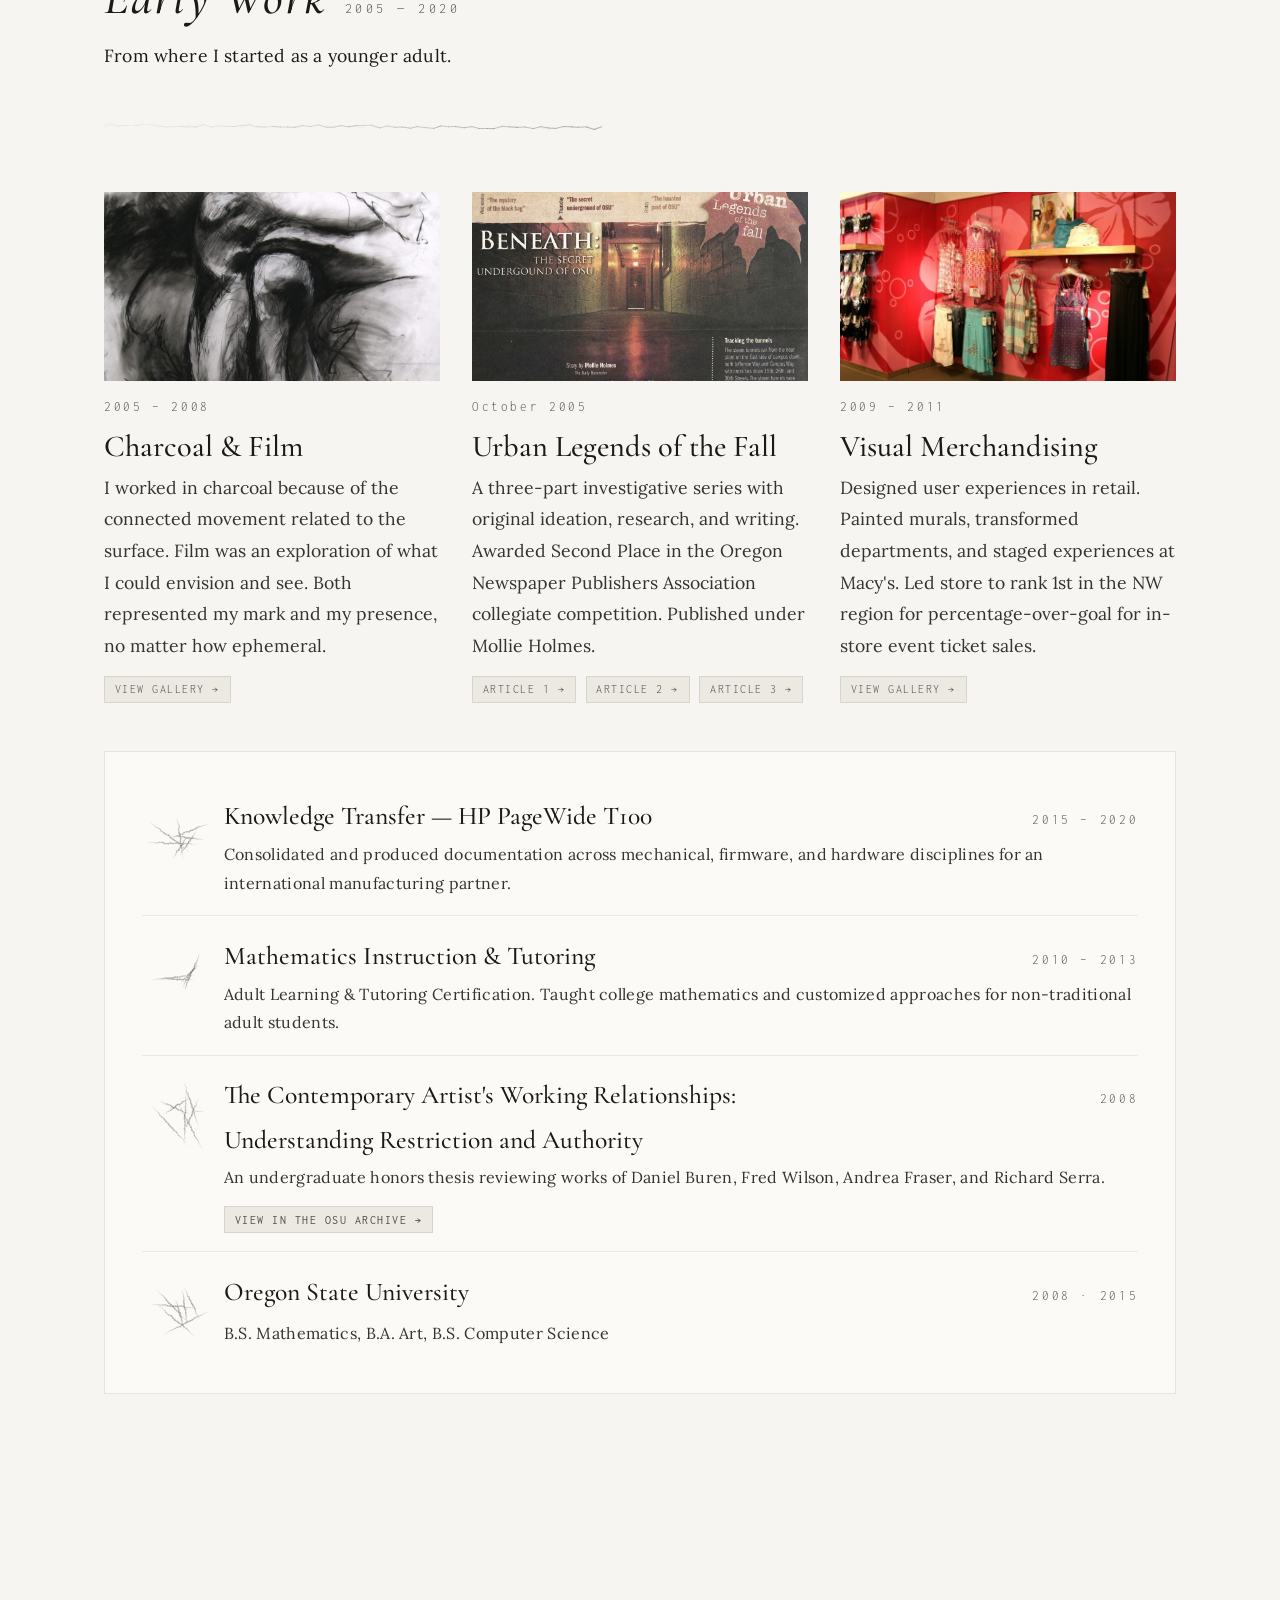
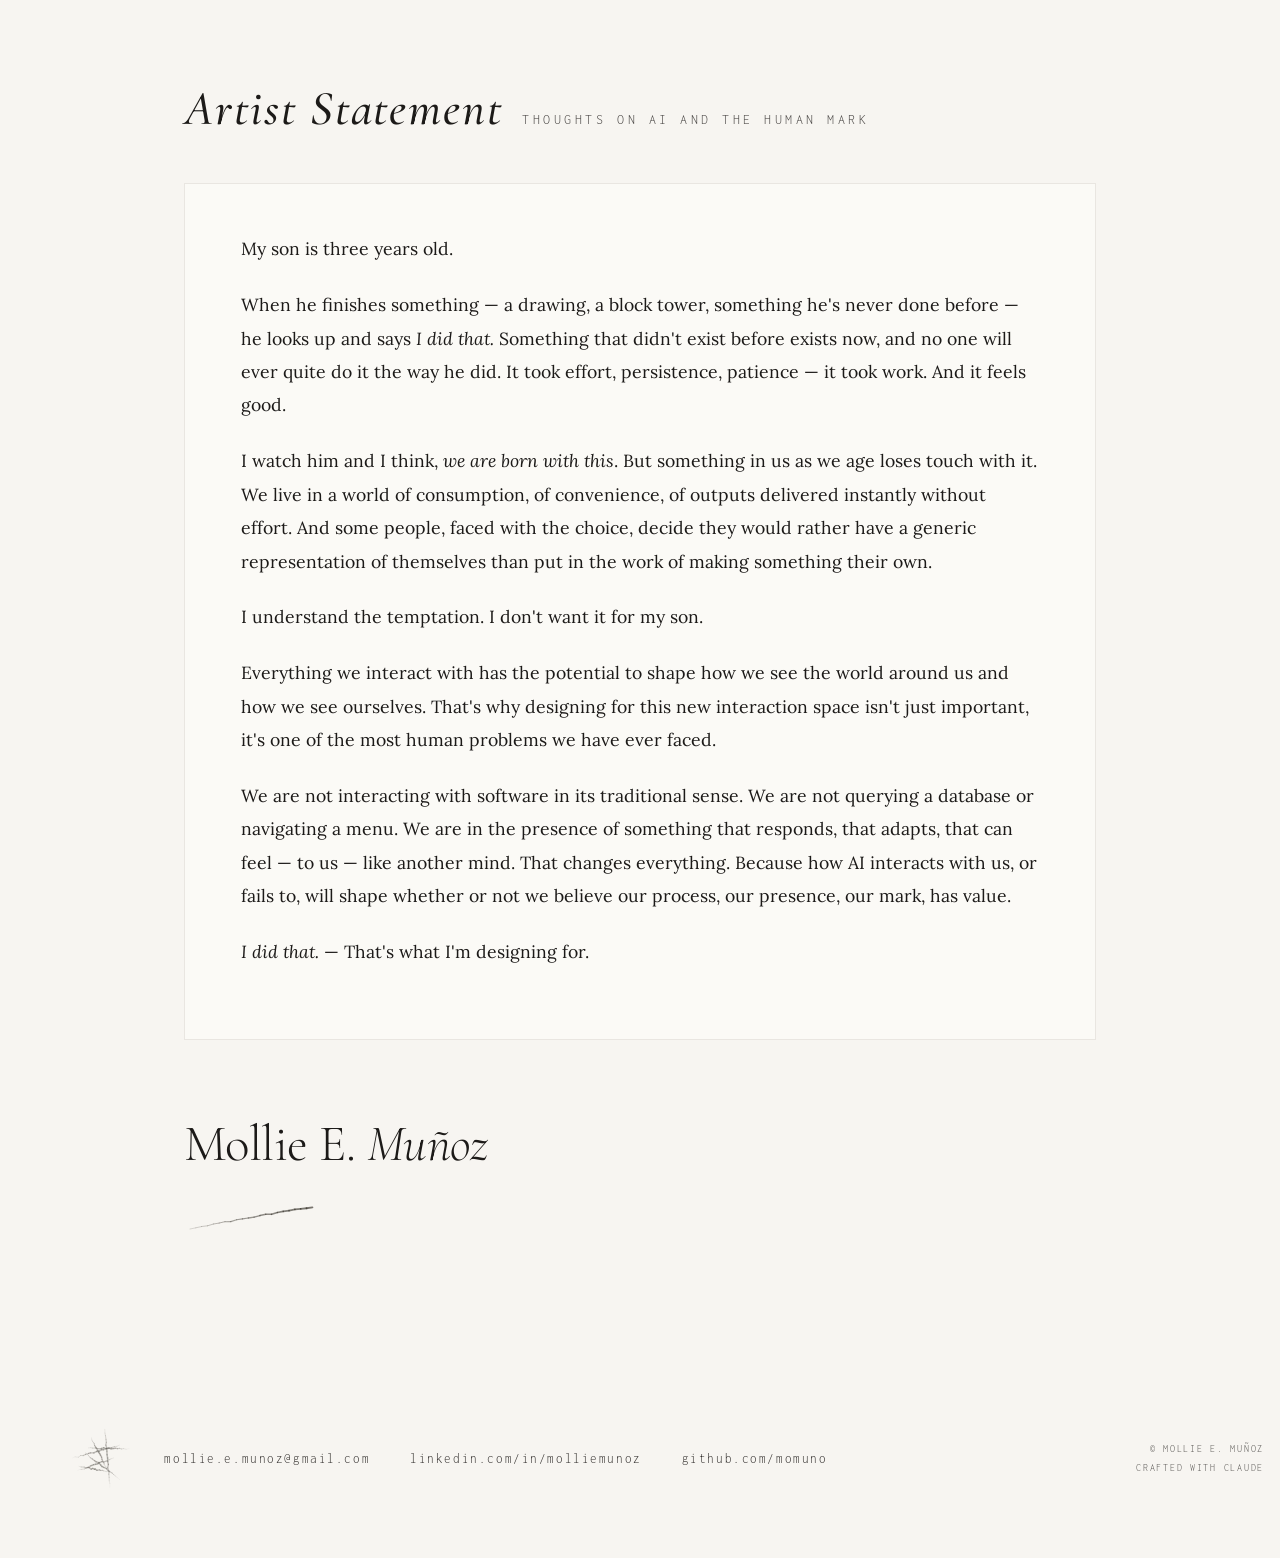
==== commit 4158cd6c: "Update Patent link labels" ====
--- a/index.html
+++ b/index.html
@@ -390,7 +390,7 @@
             Real-Time System for Spoken Natural Stylistic Conversations with Large Language Models
             <br>
             <span>
-              <a href="PatentDocs/Patent_SpokenConv.pdf" class="entry-link" style="margin-left:0; margin-top:0.5rem; display:inline-block;">View Patent →</a>
+              <a href="PatentDocs/Patent_SpokenConv.pdf" class="entry-link" style="margin-top:0.5rem; display:inline-block;" aria-label="View Patent — Real-Time System for Spoken Natural Stylistic Conversations with Large Language Models">View Patent →</a>
             </span>
           </span>
         </li>
@@ -400,7 +400,7 @@
             Enhanced Generation of Formatted and Organized Guides from Unstructured Spoken Narrative Using Large Language Models
             <br>
             <span>
-              <a href="PatentDocs/Patent_EnhancedGuides.pdf" class="entry-link" style="margin-top:0.5rem; display:inline-block;" aria-label="View Patent Application — Enhanced Generation of Guides from Spoken Narrative">View Patent Application →</a>
+              <a href="PatentDocs/Patent_EnhancedGuides.pdf" class="entry-link" style="margin-top:0.5rem; display:inline-block;" aria-label="View Patent — Enhanced Generation of Guides from Spoken Narrative">View Patent →</a>
             </span>
           </span>
         </li>
